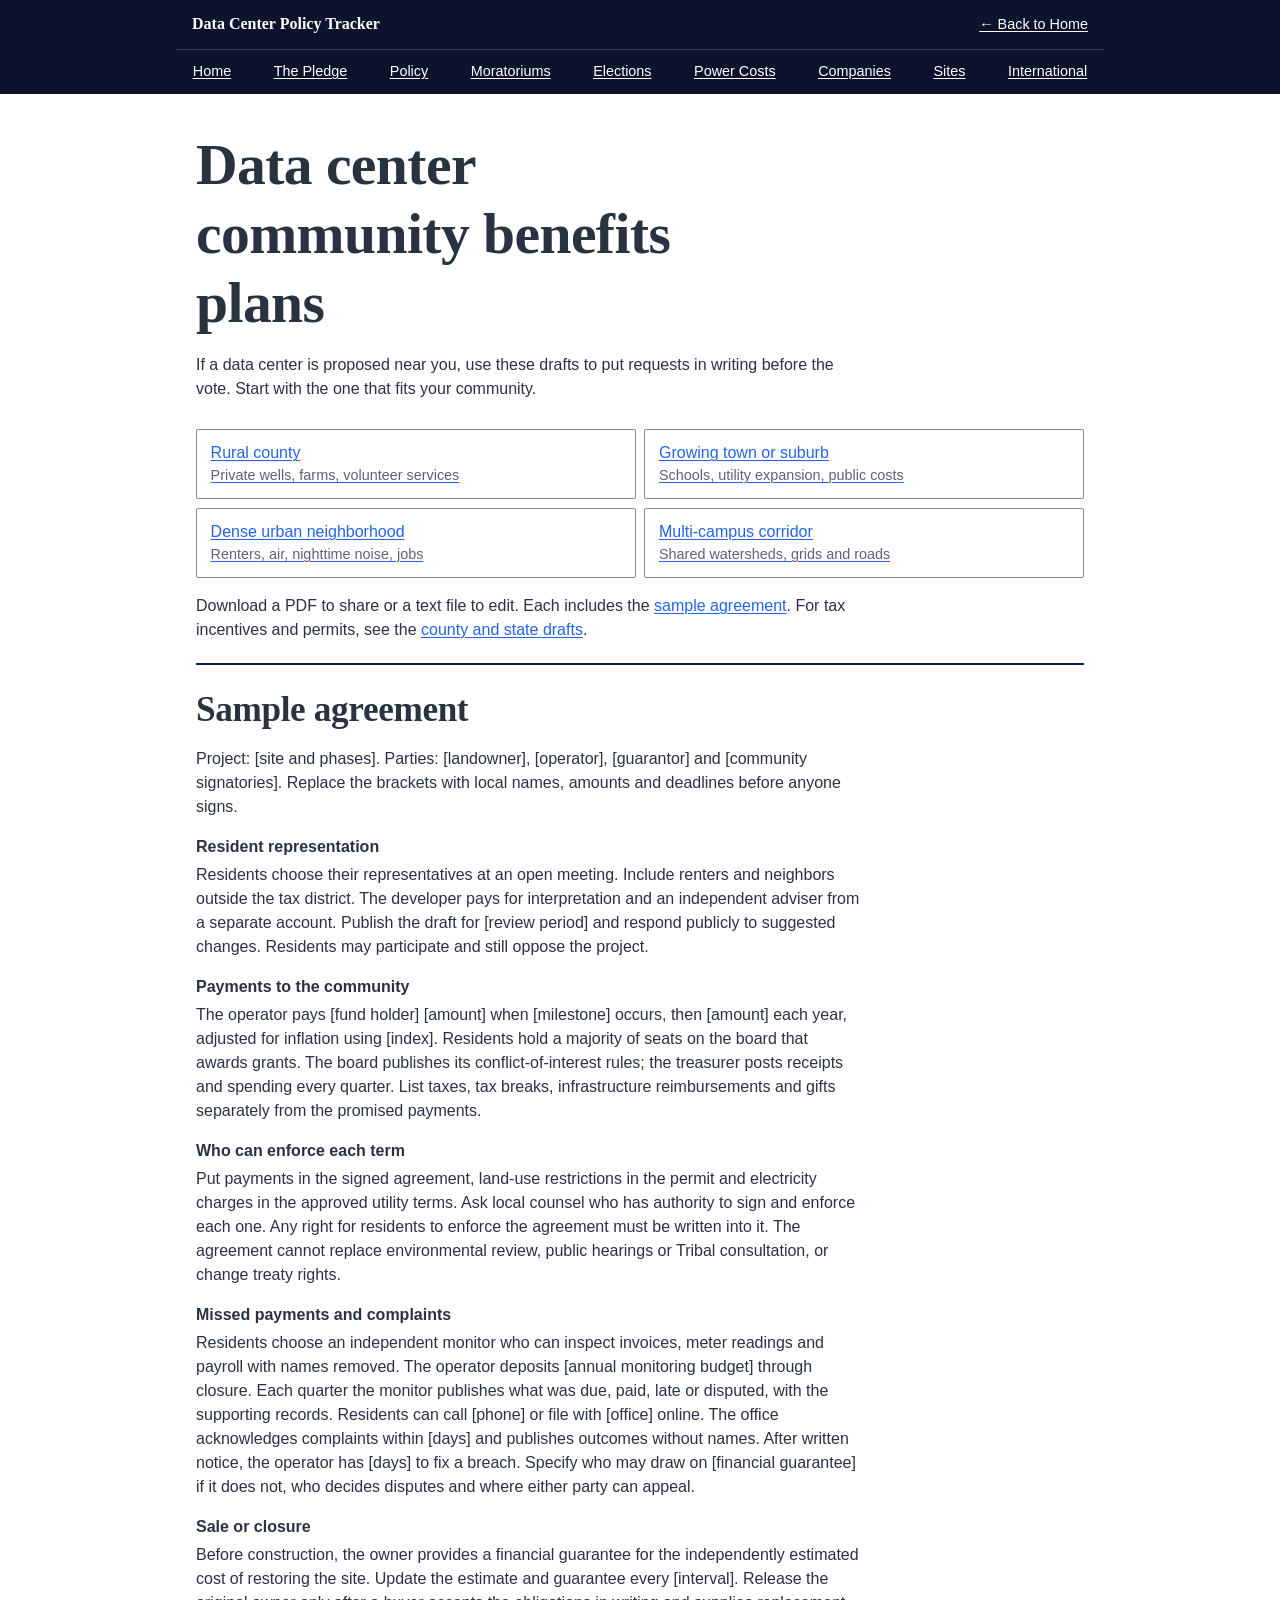
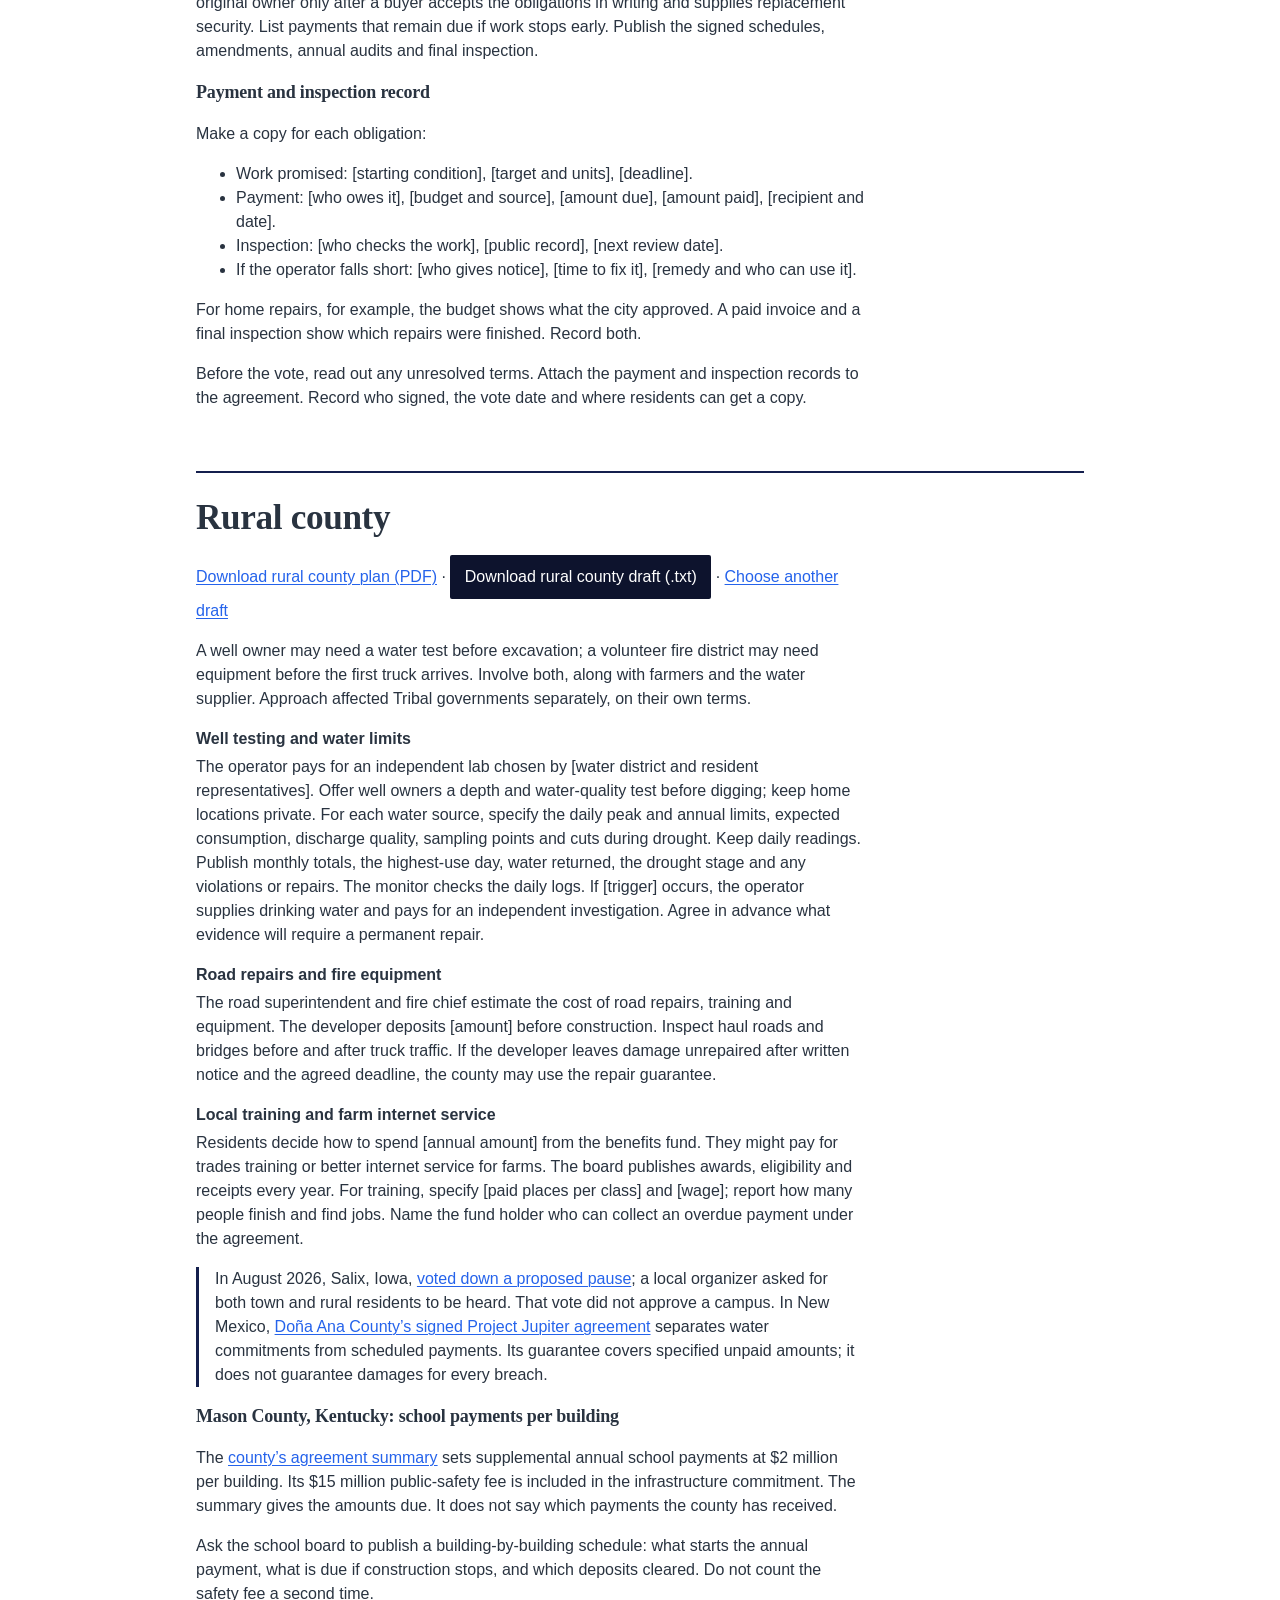
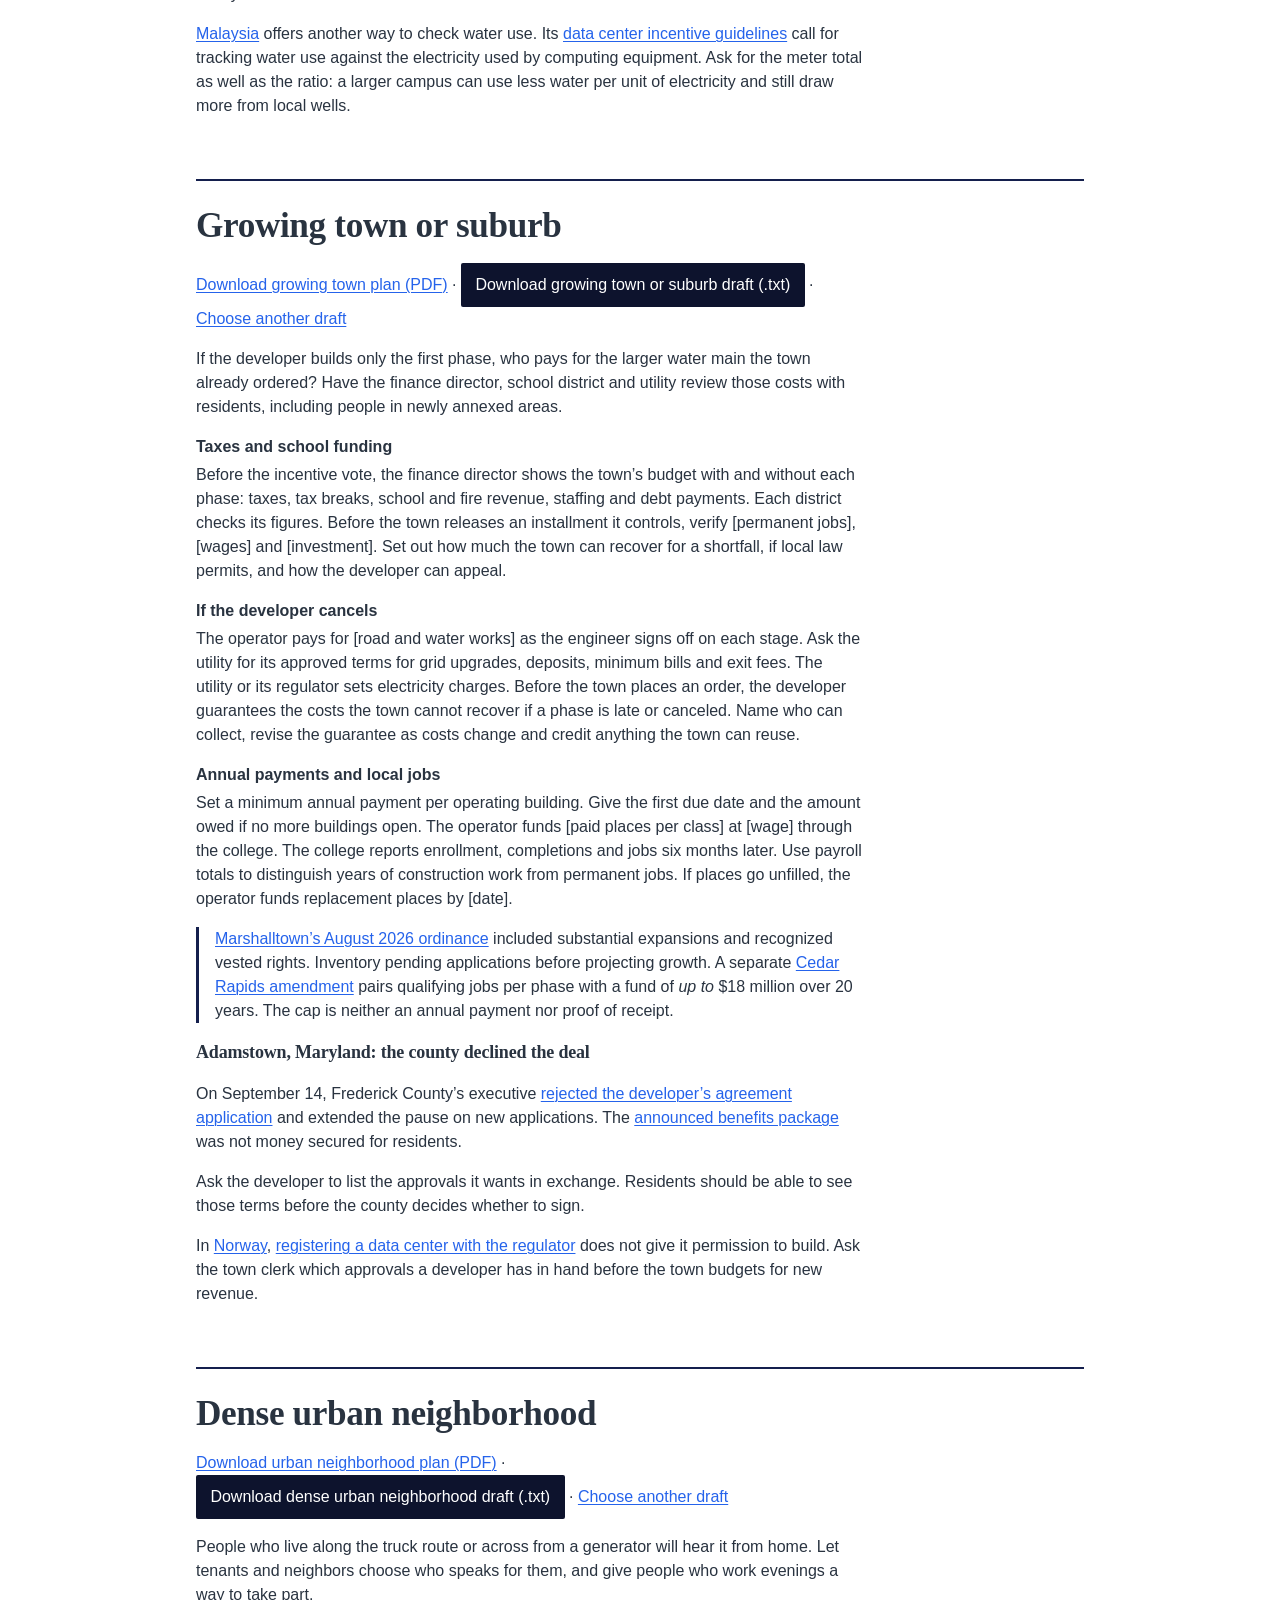
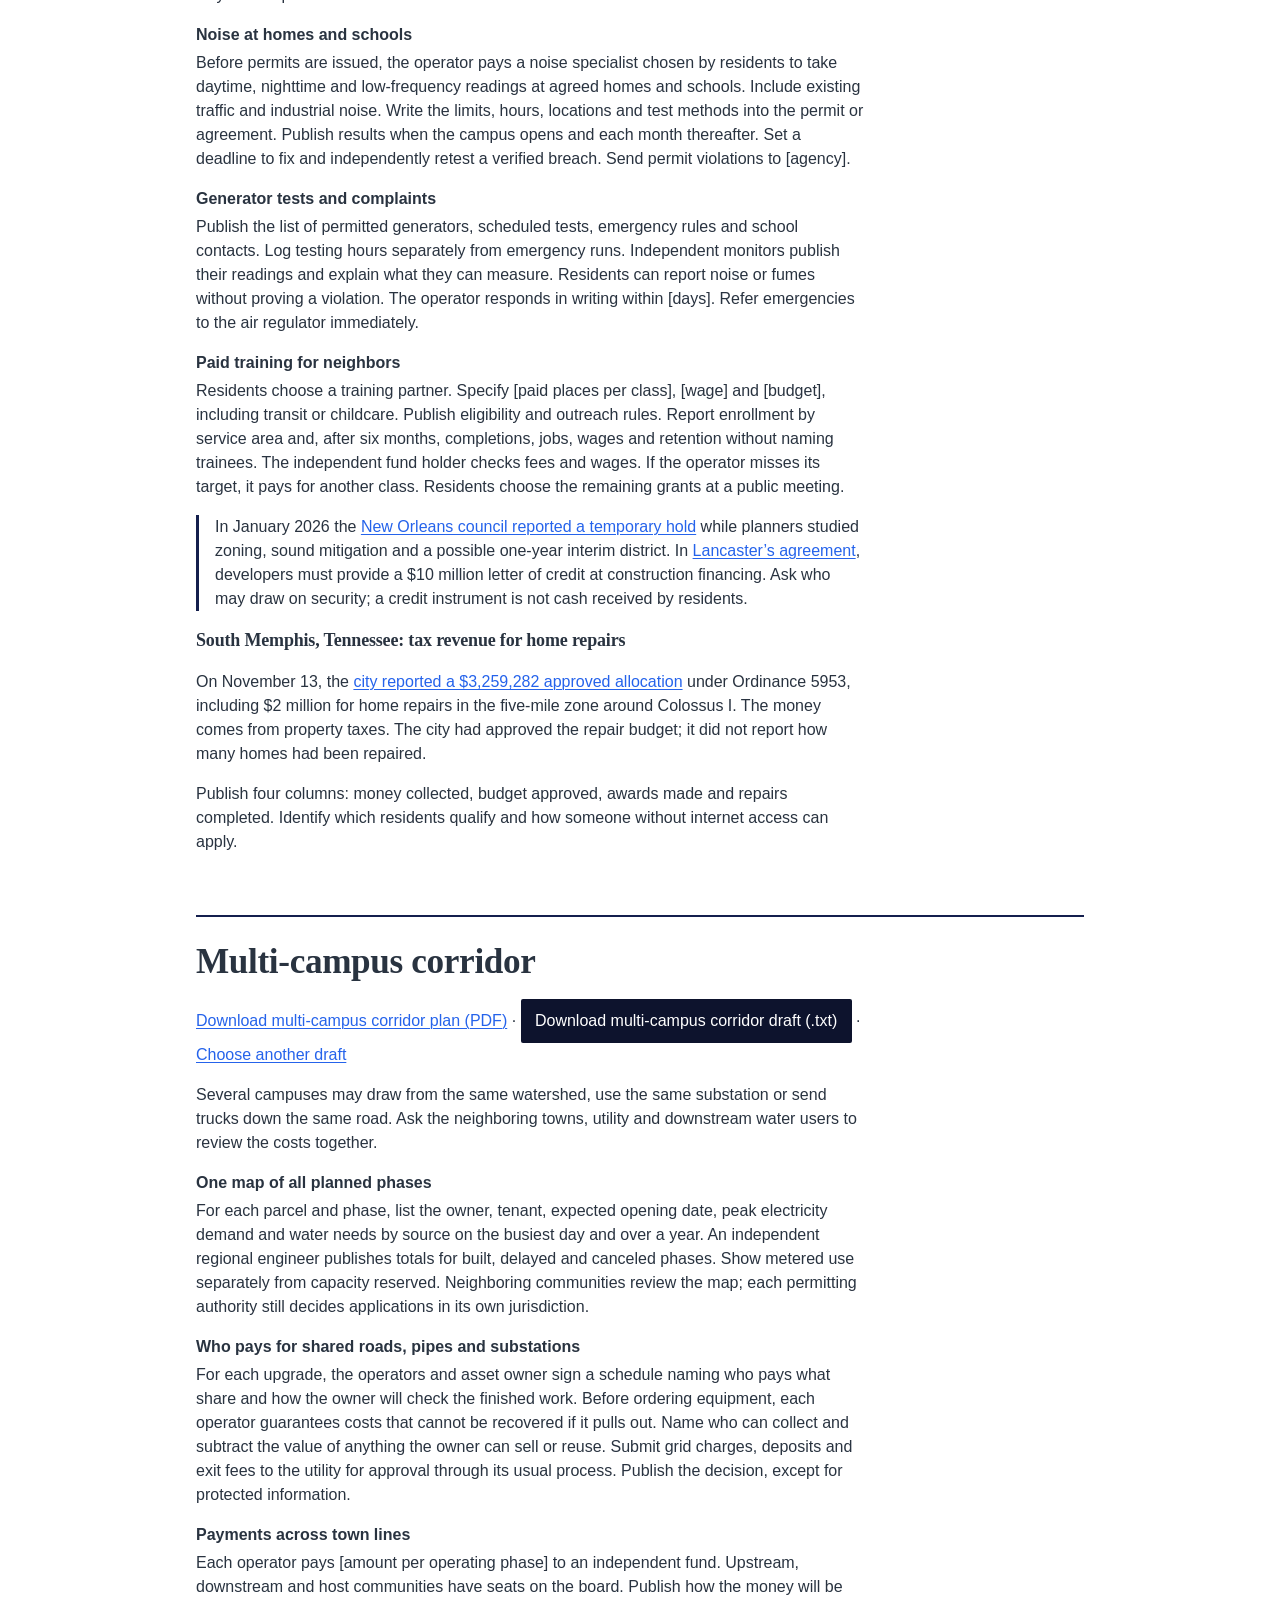
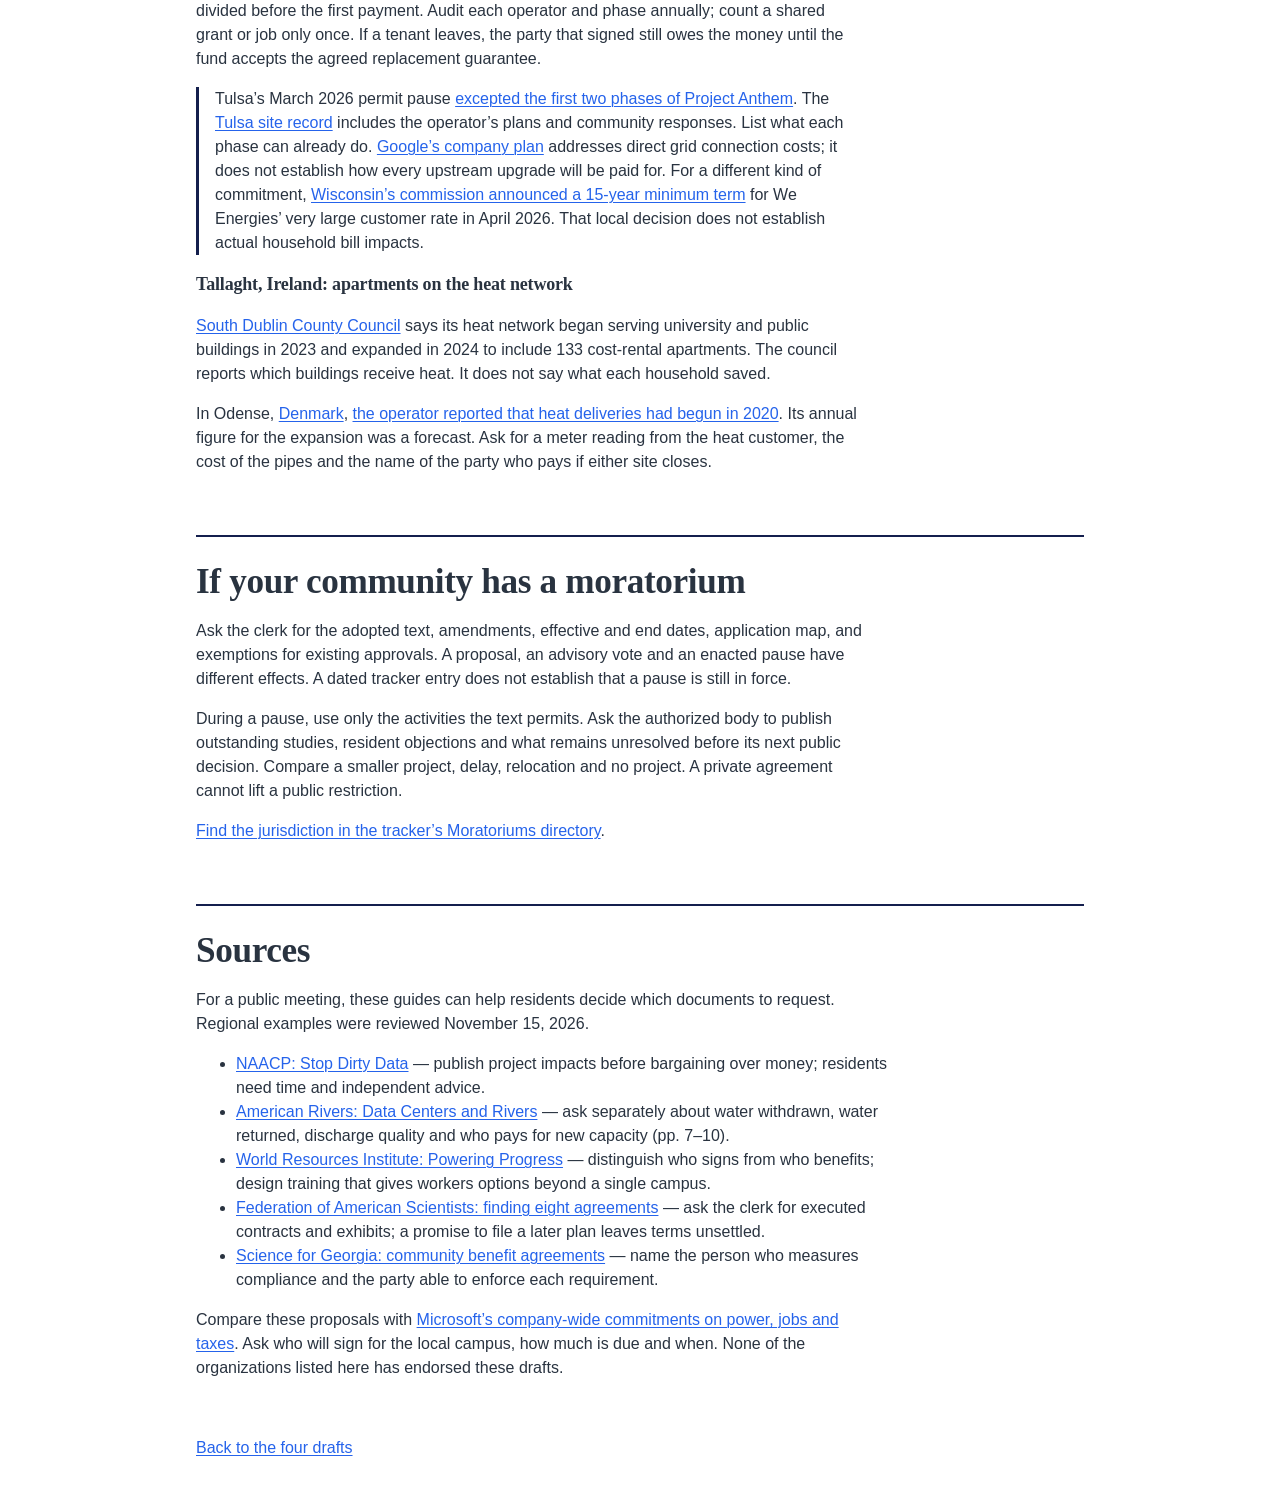
==== docs/community-benefits.html @ f49043a5 "Rewrite the community benefits drafts and remove eyebrow labels" ====
<!doctype html>
<html lang="en">
<head>
  <meta charset="utf-8">
  <meta name="viewport" content="width=device-width, initial-scale=1">
  <title>Data center community benefits plans | Data Center Policy Tracker</title>
  <meta name="description" content="Four editable draft plans for negotiating a data center: a rural county, a growing town, an urban neighborhood and a corridor with several campuses.">
  <link rel="canonical" href="https://pranava0x0.github.io/datacenterpolicytracker/community-benefits.html">
  <meta property="og:title" content="Data center community benefits plans">
  <meta property="og:description" content="Pick a community, download its draft, and bring specific terms to the next meeting.">
  <link rel="stylesheet" href="styles.css?v=20261111">
  <style>
    html { scroll-padding-top: var(--bp-header-height, 9rem); }
    main, .bp-bar > div, .bp-nav { max-width: 58rem; margin: auto; }
    .bp-bar { position: sticky; top: 0; z-index: 10; background: var(--band-bg); color: var(--band-text); }
    .bp-bar > div { display: flex; justify-content: space-between; align-items: center; gap: .75rem; padding: .15rem 1rem; }
    .bp-bar > div span { font-family: var(--font-serif); font-weight: 600; }
    .bp-bar a { display: inline-flex; align-items: center; justify-content: center; min-height: 44px; }
    #bp-back { flex: none; font-size: .9rem; }
    .bp-bar a:focus-visible { outline: 2px solid var(--band-accent); outline-offset: -2px; }
    .bp-nav { display: flex; flex-wrap: wrap; justify-content: space-between; padding: 0 .6rem; border-top: 1px solid var(--band-hairline); }
    .bp-nav a { padding: 0 .45rem; font-size: .9rem; }
    @media (max-width: 42rem) {
      .bp-nav { justify-content: center; }
      .bp-nav a { padding: 0 .45rem; font-size: .8rem; white-space: nowrap; }
    }
    @media (max-height: 28rem) { .bp-bar { position: static; } html { scroll-padding-top: 0; } }
    .bp-bar a { color: inherit; }
    .bp-intro { padding: 1.25rem 0 .75rem; }
    h1 { font-size: clamp(2.2rem, 5vw, 3.6rem); max-width: 19ch; }
    h2 { font-size: clamp(1.6rem, 3.5vw, 2.2rem); }
    p, dd, li { max-width: 75ch; }
    .bp-picker { display:grid; grid-template-columns: repeat(2, minmax(0,1fr)); gap:.55rem; }
    .bp-picker a { display:block; padding:.7rem .85rem; border:1px solid var(--border-strong); border-radius:var(--radius-sm); }
    .bp-picker span { display:block; color:var(--text-muted); font-size:.9rem; }
    article, .bp-block { border-top:2px solid var(--accent); padding:1.5rem 0; margin-top:1.3rem; scroll-margin-top:.5rem; }
    dt { font-weight:700; margin-top:1rem; }
    dd { margin:.25rem 0; }
    .bp-note { border-left:3px solid var(--accent); padding-left:1rem; }
    button { font:inherit; padding:.55rem .9rem; min-height:44px; color:var(--band-text); background:var(--band-bg); border:0; border-radius:var(--radius-sm); cursor:pointer; }
    a:focus-visible, button:focus-visible { outline:3px solid var(--link); outline-offset:2px; }
    @media(pointer:coarse) { .bp-actions a, .bp-bar a {display:inline-flex;align-items:center;min-height:44px;} }
    @media(max-width:32rem) { main {padding-inline:1rem;} .bp-picker a {padding:.55rem;} }
    @media print { .bp-picker,.bp-actions,.bp-bar,.bp-return {display:none;} article {break-before:page;} a[href]::after {overflow-wrap:anywhere;} }
  </style>
</head>
<body>
<a class="skip-link" href="#main">Skip to plans</a>
<header class="bp-bar">
  <div><span>Data Center Policy Tracker</span><a id="bp-back" href="index.html#overview">← Back to Home</a></div>
  <nav class="bp-nav" aria-label="Main navigation">
    <a href="index.html#overview">Home</a>
    <a href="index.html#ratepayer">The Pledge</a>
    <a href="index.html#policies">Policy</a>
    <a href="index.html#moratoriums">Moratoriums</a>
    <a href="index.html#elections">Elections</a>
    <a href="index.html#tariffs">Power Costs</a>
    <a href="index.html#comparison">Companies</a>
    <a href="index.html#explorer">Sites</a>
    <a href="index.html#world">International</a>
  </nav>
</header>
<main id="main">
  <header class="bp-intro">
    <h1>Data center community benefits plans</h1>
    <p>If a data center is proposed near you, use these drafts to put requests in writing before the vote. Start with the one that fits your community.</p>
  </header>
  <nav aria-label="Choose your draft" class="bp-picker" id="choose">
    <a href="#rural">Rural county<span>Private wells, farms, volunteer services</span></a>
    <a href="#town">Growing town or suburb<span>Schools, utility expansion, public costs</span></a>
    <a href="#urban">Dense urban neighborhood<span>Renters, air, nighttime noise, jobs</span></a>
    <a href="#corridor">Multi-campus corridor<span>Shared watersheds, grids and roads</span></a>
  </nav>
  <p>Download a PDF to share or a text file to edit. Each includes the <a href="#common">sample agreement</a>. For tax incentives and permits, see the <a href="index.html#policies/agreements/drafts">county and state drafts</a>.</p>
  <section id="common" class="bp-block">
    <h2>Sample agreement</h2>
    <p>Project: [site and phases]. Parties: [landowner], [operator], [guarantor] and [community signatories]. Replace the brackets with local names, amounts and deadlines before anyone signs.</p>
    <dl>
      <dt>Resident representation</dt><dd>Residents choose their representatives at an open meeting. Include renters and neighbors outside the tax district. The developer pays for interpretation and an independent adviser from a separate account. Publish the draft for [review period] and respond publicly to suggested changes. Residents may participate and still oppose the project.</dd>
      <dt>Payments to the community</dt><dd>The operator pays [fund holder] [amount] when [milestone] occurs, then [amount] each year, adjusted for inflation using [index]. Residents hold a majority of seats on the board that awards grants. The board publishes its conflict-of-interest rules; the treasurer posts receipts and spending every quarter. List taxes, tax breaks, infrastructure reimbursements and gifts separately from the promised payments.</dd>
      <dt>Who can enforce each term</dt><dd>Put payments in the signed agreement, land-use restrictions in the permit and electricity charges in the approved utility terms. Ask local counsel who has authority to sign and enforce each one. Any right for residents to enforce the agreement must be written into it. The agreement cannot replace environmental review, public hearings or Tribal consultation, or change treaty rights.</dd>
      <dt>Missed payments and complaints</dt><dd>Residents choose an independent monitor who can inspect invoices, meter readings and payroll with names removed. The operator deposits [annual monitoring budget] through closure. Each quarter the monitor publishes what was due, paid, late or disputed, with the supporting records. Residents can call [phone] or file with [office] online. The office acknowledges complaints within [days] and publishes outcomes without names. After written notice, the operator has [days] to fix a breach. Specify who may draw on [financial guarantee] if it does not, who decides disputes and where either party can appeal.</dd>
      <dt>Sale or closure</dt><dd>Before construction, the owner provides a financial guarantee for the independently estimated cost of restoring the site. Update the estimate and guarantee every [interval]. Release the original owner only after a buyer accepts the obligations in writing and supplies replacement security. List payments that remain due if work stops early. Publish the signed schedules, amendments, annual audits and final inspection.</dd>
    </dl>
    <h3>Payment and inspection record</h3>
    <p>Make a copy for each obligation:</p>
    <ul>
      <li>Work promised: [starting condition], [target and units], [deadline].</li>
      <li>Payment: [who owes it], [budget and source], [amount due], [amount paid], [recipient and date].</li>
      <li>Inspection: [who checks the work], [public record], [next review date].</li>
      <li>If the operator falls short: [who gives notice], [time to fix it], [remedy and who can use it].</li>
    </ul>
    <p>For home repairs, for example, the budget shows what the city approved. A paid invoice and a final inspection show which repairs were finished. Record both.</p>
    <p>Before the vote, read out any unresolved terms. Attach the payment and inspection records to the agreement. Record who signed, the vote date and where residents can get a copy.</p>
  </section>
  <article id="rural" aria-labelledby="rural-title">
    <h2 id="rural-title">Rural county</h2>
    <p>A well owner may need a water test before excavation; a volunteer fire district may need equipment before the first truck arrives. Involve both, along with farmers and the water supplier. Approach affected Tribal governments separately, on their own terms.</p>
    <dl>
      <dt>Well testing and water limits</dt><dd>The operator pays for an independent lab chosen by [water district and resident representatives]. Offer well owners a depth and water-quality test before digging; keep home locations private. For each water source, specify the daily peak and annual limits, expected consumption, discharge quality, sampling points and cuts during drought. Keep daily readings. Publish monthly totals, the highest-use day, water returned, the drought stage and any violations or repairs. The monitor checks the daily logs. If [trigger] occurs, the operator supplies drinking water and pays for an independent investigation. Agree in advance what evidence will require a permanent repair.</dd>
      <dt>Road repairs and fire equipment</dt><dd>The road superintendent and fire chief estimate the cost of road repairs, training and equipment. The developer deposits [amount] before construction. Inspect haul roads and bridges before and after truck traffic. If the developer leaves damage unrepaired after written notice and the agreed deadline, the county may use the repair guarantee.</dd>
      <dt>Local training and farm internet service</dt><dd>Residents decide how to spend [annual amount] from the benefits fund. They might pay for trades training or better internet service for farms. The board publishes awards, eligibility and receipts every year. For training, specify [paid places per class] and [wage]; report how many people finish and find jobs. Name the fund holder who can collect an overdue payment under the agreement.</dd>
    </dl>
    <p class="bp-note">In August 2026, Salix, Iowa, <a href="https://www.iowapublicradio.org/ipr-news/2026-08-21/salix-data-center-moratorium-fails">voted down a proposed pause</a>; a local organizer asked for both town and rural residents to be heard. That vote did not approve a campus. In New Mexico, <a href="index.html?policy=dona-ana-county-nm-project-jupiter-cba-2025#policies">Doña Ana County’s signed Project Jupiter agreement</a> separates water commitments from scheduled payments. Its guarantee covers specified unpaid amounts; it does not guarantee damages for every breach.</p>
    <h3>Mason County, Kentucky: school payments per building</h3>
    <p>The <a href="index.html?policy=mason-county-ky-meta-development-agreement-2026#policies">county’s agreement summary</a> sets supplemental annual school payments at $2 million per building. Its $15 million public-safety fee is included in the infrastructure commitment. The summary gives the amounts due. It does not say which payments the county has received.</p>
    <p>Ask the school board to publish a building-by-building schedule: what starts the annual payment, what is due if construction stops, and which deposits cleared. Do not count the safety fee a second time.</p>
    <p><a href="index.html#country/MY">Malaysia</a> offers another way to check water use. Its <a href="https://www.mida.gov.my/wp-content/uploads/2024/12/Guideline-for-Sustainable-Development-of-Data-Centre.pdf">data center incentive guidelines</a> call for tracking water use against the electricity used by computing equipment. Ask for the meter total as well as the ratio: a larger campus can use less water per unit of electricity and still draw more from local wells.</p>
    <p class="bp-pdf"><a href="plans/rural-community-benefits.pdf" download>Download rural county plan (PDF)</a></p>
  </article>
  <article id="town" aria-labelledby="town-title">
    <h2 id="town-title">Growing town or suburb</h2>
    <p>If the developer builds only the first phase, who pays for the larger water main the town already ordered? Have the finance director, school district and utility review those costs with residents, including people in newly annexed areas.</p>
    <dl>
      <dt>Taxes and school funding</dt><dd>Before the incentive vote, the finance director shows the town’s budget with and without each phase: taxes, tax breaks, school and fire revenue, staffing and debt payments. Each district checks its figures. Before the town releases an installment it controls, verify [permanent jobs], [wages] and [investment]. Set out how much the town can recover for a shortfall, if local law permits, and how the developer can appeal.</dd>
      <dt>If the developer cancels</dt><dd>The operator pays for [road and water works] as the engineer signs off on each stage. Ask the utility for its approved terms for grid upgrades, deposits, minimum bills and exit fees. The utility or its regulator sets electricity charges. Before the town places an order, the developer guarantees the costs the town cannot recover if a phase is late or canceled. Name who can collect, revise the guarantee as costs change and credit anything the town can reuse.</dd>
      <dt>Annual payments and local jobs</dt><dd>Set a minimum annual payment per operating building. Give the first due date and the amount owed if no more buildings open. The operator funds [paid places per class] at [wage] through the college. The college reports enrollment, completions and jobs six months later. Use payroll totals to distinguish years of construction work from permanent jobs. If places go unfilled, the operator funds replacement places by [date].</dd>
    </dl>
    <p class="bp-note"><a href="https://www.marshalltown-ia.gov/DocumentCenter/View/12040/2026-08-24_ORD-15123_SIGNED-Temporary_Data_Center_Moratorium">Marshalltown’s August 2026 ordinance</a> included substantial expansions and recognized vested rights. Inventory pending applications before projecting growth. A separate <a href="index.html?policy=cedar-rapids-ia-qts-amended-development-agreement-2025#policies">Cedar Rapids amendment</a> pairs qualifying jobs per phase with a fund of <em>up to</em> $18 million over 20 years. The cap is neither an annual payment nor proof of receipt.</p>
    <h3>Adamstown, Maryland: the county declined the deal</h3>
    <p>On September 14, Frederick County’s executive <a href="https://frederickcountymd.gov/m/newsflash/home/detail/5885">rejected the developer’s agreement application</a> and extended the pause on new applications. The <a href="index.html?policy=frederick-county-md-quantum-cba-rejected-2026#policies">announced benefits package</a> was not money secured for residents.</p>
    <p>Ask the developer to list the approvals it wants in exchange. Residents should be able to see those terms before the county decides whether to sign.</p>
    <p>In <a href="index.html#country/NO">Norway</a>, <a href="https://nkom.no/datasenter/registreringsplikt">registering a data center with the regulator</a> does not give it permission to build. Ask the town clerk which approvals a developer has in hand before the town budgets for new revenue.</p>
    <p class="bp-pdf"><a href="plans/town-community-benefits.pdf" download>Download growing town plan (PDF)</a></p>
  </article>
  <article id="urban" aria-labelledby="urban-title">
    <h2 id="urban-title">Dense urban neighborhood</h2>
    <p>People who live along the truck route or across from a generator will hear it from home. Let tenants and neighbors choose who speaks for them, and give people who work evenings a way to take part.</p>
    <dl>
      <dt>Noise at homes and schools</dt><dd>Before permits are issued, the operator pays a noise specialist chosen by residents to take daytime, nighttime and low-frequency readings at agreed homes and schools. Include existing traffic and industrial noise. Write the limits, hours, locations and test methods into the permit or agreement. Publish results when the campus opens and each month thereafter. Set a deadline to fix and independently retest a verified breach. Send permit violations to [agency].</dd>
      <dt>Generator tests and complaints</dt><dd>Publish the list of permitted generators, scheduled tests, emergency rules and school contacts. Log testing hours separately from emergency runs. Independent monitors publish their readings and explain what they can measure. Residents can report noise or fumes without proving a violation. The operator responds in writing within [days]. Refer emergencies to the air regulator immediately.</dd>
      <dt>Paid training for neighbors</dt><dd>Residents choose a training partner. Specify [paid places per class], [wage] and [budget], including transit or childcare. Publish eligibility and outreach rules. Report enrollment by service area and, after six months, completions, jobs, wages and retention without naming trainees. The independent fund holder checks fees and wages. If the operator misses its target, it pays for another class. Residents choose the remaining grants at a public meeting.</dd>
    </dl>
    <p class="bp-note">In January 2026 the <a href="https://council.nola.gov/news/january-2026/new-orleans-city-council-approves-motions-to-study/">New Orleans council reported a temporary hold</a> while planners studied zoning, sound mitigation and a possible one-year interim district. In <a href="index.html?policy=lancaster-pa-coreweave-cba-2025#policies">Lancaster’s agreement</a>, developers must provide a $10 million letter of credit at construction financing. Ask who may draw on security; a credit instrument is not cash received by residents.</p>
    <h3>South Memphis, Tennessee: tax revenue for home repairs</h3>
    <p>On November 13, the <a href="https://memphistn.gov/city-of-memphis-directs-3-26-million-in-data-center-revenue-back-to-south-memphis-neighborhoods/">city reported a $3,259,282 approved allocation</a> under Ordinance 5953, including $2 million for home repairs in the five-mile zone around Colossus I. The money comes from property taxes. The city had approved the repair budget; it did not report how many homes had been repaired.</p>
    <p>Publish four columns: money collected, budget approved, awards made and repairs completed. Identify which residents qualify and how someone without internet access can apply.</p>
    <p class="bp-pdf"><a href="plans/urban-community-benefits.pdf" download>Download urban neighborhood plan (PDF)</a></p>
  </article>
  <article id="corridor" aria-labelledby="corridor-title">
    <h2 id="corridor-title">Multi-campus corridor</h2>
    <p>Several campuses may draw from the same watershed, use the same substation or send trucks down the same road. Ask the neighboring towns, utility and downstream water users to review the costs together.</p>
    <dl>
      <dt>One map of all planned phases</dt><dd>For each parcel and phase, list the owner, tenant, expected opening date, peak electricity demand and water needs by source on the busiest day and over a year. An independent regional engineer publishes totals for built, delayed and canceled phases. Show metered use separately from capacity reserved. Neighboring communities review the map; each permitting authority still decides applications in its own jurisdiction.</dd>
      <dt>Who pays for shared roads, pipes and substations</dt><dd>For each upgrade, the operators and asset owner sign a schedule naming who pays what share and how the owner will check the finished work. Before ordering equipment, each operator guarantees costs that cannot be recovered if it pulls out. Name who can collect and subtract the value of anything the owner can sell or reuse. Submit grid charges, deposits and exit fees to the utility for approval through its usual process. Publish the decision, except for protected information.</dd>
      <dt>Payments across town lines</dt><dd>Each operator pays [amount per operating phase] to an independent fund. Upstream, downstream and host communities have seats on the board. Publish how the money will be divided before the first payment. Audit each operator and phase annually; count a shared grant or job only once. If a tenant leaves, the party that signed still owes the money until the fund accepts the agreed replacement guarantee.</dd>
    </dl>
    <p class="bp-note">Tulsa’s March 2026 permit pause <a href="https://ktul.com/news/local/tulsa-city-council-oks-temporary-halt-on-new-data-center-construction-through-2026">excepted the first two phases of Project Anthem</a>. The <a href="index.html?project=meta-tulsa-ok#explorer">Tulsa site record</a> includes the operator’s plans and community responses. List what each phase can already do. <a href="index.html?policy=google-company-plan-responsible-growth-2026#policies">Google’s company plan</a> addresses direct grid connection costs; it does not establish how every upstream upgrade will be paid for. For a different kind of commitment, <a href="https://psc.wi.gov/Documents/PressReleases/04.24.2026PressRelease.PDF">Wisconsin’s commission announced a 15-year minimum term</a> for We Energies’ very large customer rate in April 2026. That local decision does not establish actual household bill impacts.</p>
    <h3>Tallaght, Ireland: apartments on the heat network</h3>
    <p><a href="https://www.sdcc.ie/en/climate-action/spotlight-tallaght-district-heating-scheme/tallaght-district-heating-scheme.html">South Dublin County Council</a> says its heat network began serving university and public buildings in 2023 and expanded in 2024 to include 133 cost-rental apartments. The council reports which buildings receive heat. It does not say what each household saved.</p>
    <p>In Odense, <a href="index.html#country/DK">Denmark</a>, <a href="https://datacenters.atmeta.com/2020/10/we-are-expanding-facebooks-odense-data-center/">the operator reported that heat deliveries had begun in 2020</a>. Its annual figure for the expansion was a forecast. Ask for a meter reading from the heat customer, the cost of the pipes and the name of the party who pays if either site closes.</p>
    <p class="bp-pdf"><a href="plans/corridor-community-benefits.pdf" download>Download multi-campus corridor plan (PDF)</a></p>
  </article>
  <section id="pause" class="bp-block">
    <h2>If your community has a moratorium</h2>
    <p>Ask the clerk for the adopted text, amendments, effective and end dates, application map, and exemptions for existing approvals. A proposal, an advisory vote and an enacted pause have different effects. A dated tracker entry does not establish that a pause is still in force.</p>
    <p>During a pause, use only the activities the text permits. Ask the authorized body to publish outstanding studies, resident objections and what remains unresolved before its next public decision. Compare a smaller project, delay, relocation and no project. A private agreement cannot lift a public restriction.</p>
    <p><a href="index.html#moratoriums">Find the jurisdiction in the tracker’s Moratoriums directory</a>.</p>
  </section>
  <section id="sources" class="bp-block">
    <h2>Sources</h2>
    <p>For a public meeting, these guides can help residents decide which documents to request. Regional examples were reviewed November 15, 2026.</p>
    <ul>
      <li><a href="https://naacp.org/sites/default/files/documents/NAACP%20Stop%20Dirty%20Data%20How%20to%20Negotiate%20on%20CBAs%20and%20CAB%20template%20-%20Final.pdf">NAACP: Stop Dirty Data</a> — publish project impacts before bargaining over money; residents need time and independent advice.</li>
      <li><a href="https://www.americanrivers.org/wp-content/uploads/2026/05/AR_DataCenterToolkit_Final_Digital.pdf">American Rivers: Data Centers and Rivers</a> — ask separately about water withdrawn, water returned, discharge quality and who pays for new capacity (pp. 7–10).</li>
      <li><a href="https://www.wri.org/technical-perspectives/community-benefits-agreements-data-centers">World Resources Institute: Powering Progress</a> — distinguish who signs from who benefits; design training that gives workers options beyond a single campus.</li>
      <li><a href="https://fas.org/publication/data-center-community-benefit-agreements/">Federation of American Scientists: finding eight agreements</a> — ask the clerk for executed contracts and exhibits; a promise to file a later plan leaves terms unsettled.</li>
      <li><a href="https://scienceforgeorgia.org/knowledge-base1/community-benefit-agreements-for-data-centers/">Science for Georgia: community benefit agreements</a> — name the person who measures compliance and the party able to enforce each requirement.</li>
    </ul>
    <p>Compare these proposals with <a href="index.html?policy=microsoft-company-plan-community-first-2026#policies">Microsoft’s company-wide commitments on power, jobs and taxes</a>. Ask who will sign for the local campus, how much is due and when. None of the organizations listed here has endorsed these drafts.</p>
  </section>
  <p class="bp-return"><a href="#choose">Back to the four drafts</a></p>
</main>
<script>
  const preference = window.matchMedia('(prefers-color-scheme: dark)').matches ? 'dark' : 'light';
  let theme = preference;
  try { theme = localStorage.getItem('dcb-theme') || preference; } catch { /* Some file previews disable storage. */ }
  document.documentElement.dataset.theme = theme;
  const bar = document.querySelector('.bp-bar');
  function sizeHeader() {
    document.documentElement.style.setProperty('--bp-header-height', bar.offsetHeight + 'px');
  }
  sizeHeader();
  new ResizeObserver(sizeHeader).observe(bar);

  // Consume the handoff once. Only a reload reuses the active return route;
  // a newly opened shared draft starts at Home even in the same browser tab.
  try {
    const key = 'dcb-plans-entry';
    const pending = sessionStorage.getItem(key);
    const reload = performance.getEntriesByType('navigation')[0]?.type === 'reload';
    const entry = JSON.parse(pending || (reload && sessionStorage.getItem('dcb-plans-return')) || 'null');
    sessionStorage.removeItem(key);
    sessionStorage.removeItem('dcb-plans-return');
    if (entry) {
      const from = new URL(entry.url);
      const dashboard = new URL('index.html', location.href);
      const referral = document.referrer ? new URL(document.referrer) : null;
      const sameDashboard = from.protocol === dashboard.protocol && from.origin === dashboard.origin &&
        [dashboard.pathname, new URL('./', dashboard).pathname].includes(from.pathname);
      // File previews omit the referrer; the pending handoff is tab-local.
      if (sameDashboard && ((!pending && reload) || location.protocol === 'file:' ||
          (referral && from.origin === referral.origin && from.pathname === referral.pathname && from.search === referral.search))) {
        const back = document.getElementById('bp-back');
        back.href = from.href;
        back.textContent = '← Back to ' + entry.label;
        sessionStorage.setItem('dcb-plans-return', JSON.stringify(entry));
      }
    }
  } catch { /* Storage is optional; the static Home link remains usable. */ }
  const publicPage = document.querySelector('link[rel="canonical"]').href;
  function draftText(section) {
    return Array.from(section.querySelectorAll('h2, h3, p:not(.bp-actions), dt, dd, li'), el => {
      const copy = el.cloneNode(true);
      for (const a of copy.querySelectorAll('a')) {
        a.append(' (' + new URL(a.getAttribute('href'), publicPage).href + ')');
      }
      return copy.textContent.trim();
    }).join('\n\n');
  }
  for (const article of document.querySelectorAll('article')) {
    const actions = document.createElement('p');
    actions.className = 'bp-actions';
    const button = document.createElement('button');
    button.type = 'button';
    const setting = article.querySelector('h2').textContent;
    button.textContent = 'Download ' + setting.toLowerCase() + ' draft (.txt)';
    button.addEventListener('click', () => {
      const sections = [article, ...['common','pause','sources'].map(id => document.getElementById(id))];
      const text = 'Data center community benefits plans\n' + publicPage + '#' + article.id + '\n\n' + sections.map(draftText).join('\n\n');
      const url = URL.createObjectURL(new Blob([text], {type:'text/plain;charset=utf-8'}));
      const a = document.createElement('a');
      a.href = url; a.download = article.id + '-community-benefits-draft.txt';
      document.body.append(a); a.click(); a.remove();
      setTimeout(() => URL.revokeObjectURL(url), 1000);
    });
    const pdf = article.querySelector('.bp-pdf a');
    actions.append(pdf, ' · ', button, ' · ');
    article.querySelector('.bp-pdf').remove();
    const back = document.createElement('a');
    back.href = '#choose'; back.textContent = 'Choose another draft';
    actions.append(back);
    article.querySelector('h2').after(actions);
  }
</script>
</body>
</html>
---- docs/styles.css ----
/* ==========================================================================
   Data Center Policy Tracker — styles.css
   ==========================================================================
   Color tokens live on :root + [data-theme="dark"]. Per CLAUDE.md, never
   hard-code colors elsewhere — read CSS vars via getComputedStyle in JS.
   ========================================================================== */

/* Civic-record palette (v2): cool paper, near-black ink, one deep signal blue.
   Deliberately NOT the warm cream the source page uses — a warm-cream-and-gold
   editorial look reads as a consumer AI product, and this is a public record.
   Cool paper reads as a registry or an investigative newsroom, which is what
   the site actually is. The pledge's STRUCTURE is what we borrowed (Roman
   numeral commitments, letterspaced kickers, big display serif); the colour is
   ours.

   Every value below is a literal in BOTH this block and the dark block
   (DESIGN.md 12.12: a `var()` alias in :root only computes on :root and does
   NOT propagate the dark override to descendants). */
:root {
  /* v3 civic palette, taken from whitehouse.gov's own presets (extracted from
     the live site 2026-08-03): white paper, charcoal ink (#293340), deep navy
     (#0D132D / #151A30 / #141F4D), signal red (#B50000), amber (#FFBD00 —
     10.9:1 on the navy band, 1.7:1 on white, so it is a MARK color on light
     surfaces and a text color only on the band), stone (#E8E6E0) and
     pale-gray (#D9DEE8). Every text pairing below was contrast-computed
     before landing; see the commit message for the table. */
  --bg: #ffffff;
  --surface: #ffffff;
  --surface-2: #f3f3f3;
  --text: #293340;
  --text-muted: #5a6572;
  --border: #d9dee8;
  --border-strong: #8a8a8a;
  --accent: #141f4d;
  --accent-soft: #e3e7f2;
  /* Deliberately NOT --accent's navy: navy-on-white text and this navy link
     color compute to ~1.23:1 contrast against each other, so a link with no
     other visual cue (many use text-decoration: none at rest, underline only
     on :hover) reads as indistinguishable body copy. #2563eb keeps AA against
     white (5.17:1) while roughly doubling the link/text separation (~2.48:1)
     — the practical ceiling given how dark --text already is; 3:1 would need
     --text itself to lighten, out of scope here. */
  --link: #2563eb;

  /* ONE structural accent (2026-08-24, user-directed): the deep navy that
     links, the tab underline and tile rules already used. The old separate
     red mark/rule pair made the chrome read as alarm; whitehouse.gov red
     survives only where color carries a data meaning — the
     failed/rejected/negative status tokens. */

  /* The inked band — the dark section the commitments render on. Deliberately
     dark in BOTH themes (it is a figure, not a surface), so its own foreground
     tokens travel with it rather than inheriting the page theme. */
  --band-bg: #0d132d;
  --band-text: #ffffff;
  --band-text-muted: #abb4c4;
  --band-accent: #ffbd00;
  --band-hairline: rgba(255, 255, 255, 0.18);

  --hairline: rgba(41, 51, 64, 0.16);

  /* Per-stance colors (community responses) */
  --stance-positive: #25663f;
  --stance-positive-soft: #d8eadd;
  --stance-mixed: #8a5410;
  --stance-mixed-soft: #f0e2c9;
  --stance-negative: #a3372f;
  --stance-negative-soft: #f0d4d1;

  /* Delivered-vs-promised palette (v1.13). Mirrors stance hues so that
     "delivered ↔ positive", "shortfall ↔ negative", "partial / contested ↔
     mixed" read consistently across the dashboard. */
  --delivered-delivered: #25663f;
  --delivered-delivered-soft: #e2f0e7;
  --delivered-partial: #46657a;
  --delivered-partial-soft: #e0e8ee;
  --delivered-contested: #8a5410;
  --delivered-contested-soft: #f0e2c9;
  --delivered-shortfall: #a3372f;
  --delivered-shortfall-soft: #f0d4d1;

  /* Ratepayer Protection Pledge palette (v1.15). affirmed ↔ delivered green,
     pledge_only ↔ neutral blue-grey, contested ↔ amber — consistent with the
     delivered/stance signal language. */
  --ratepayer-affirmed: #25663f;
  --ratepayer-affirmed-soft: #e2f0e7;
  --ratepayer-pledge_only: #46657a;
  --ratepayer-pledge_only-soft: #e0e8ee;
  --ratepayer-contested: #8a5410;
  --ratepayer-contested-soft: #f0e2c9;

  /* Tariff status + coverage colors (v1.17). Light values here; dark overrides
     in the [data-theme="dark"] block below — same pattern as --stance /
     --delivered (DESIGN.md: colors live in tokens with dark-mode overrides, not
     hard-coded per rule). approved↔positive, proposed↔mixed, rejected↔negative;
     included↔positive, partial↔mixed. */
  --tariff-approved: #25663f;
  --tariff-approved-soft: #d8eadd;
  --tariff-proposed: #8a5410;
  --tariff-proposed-soft: #f0e2c9;
  --tariff-rejected: #a3372f;
  --tariff-rejected-soft: #f0d4d1;
  --tariff-included: #25663f;
  --tariff-included-soft: #d8eadd;
  --tariff-partial: #8a5410;
  --tariff-partial-soft: #f0e2c9;
  --tariff-federal: #2f5d8a;
  --tariff-federal-soft: #f1f0ea;

  /* Moratorium status — three-state hue language shared with tariffs/stance:
     enacted↔in-effect (green), proposed↔pending (amber), failed↔struck (red).
     Literal values in BOTH :root blocks per DESIGN.md 12.12 (a var() alias in
     :root only won't inherit the dark override to descendants). */
  --moratorium-enacted: #25663f;
  --moratorium-enacted-soft: #d8eadd;
  --moratorium-proposed: #8a5410;
  --moratorium-proposed-soft: #f0e2c9;
  --moratorium-failed: #a3372f;
  --moratorium-failed-soft: #f0d4d1;
  --moratorium-lifted: #4b5563;
  --moratorium-lifted-soft: #e5e7eb;

  /* Per-company subtle accent (NOT brand colors — neutral palette so we
     don't imply endorsement). Used for left borders / chips, not fills. */
  --co-meta: #4a6b8e;
  --co-google: #7a6233;
  --co-microsoft: #3d6b50;
  --co-amazon: #8a5a2c;
  --co-openai: #4a4a4a;
  --co-anthropic: #8e6a4a;
  --co-xai: #2c2c2c;
  --co-oracle: #6b3838;
  --co-wonder-valley: #6b4a8e;
  --co-qts: #2f6e7a;
  --co-crusoe: #8e6b4a;
  --co-coreweave: #5b4a8e;
  --co-prologis: #7a5a3a;
  --co-nscale: #4a5d7a;
  --co-segro: #6b5a7a;
  --co-goodman: #5a7a5f;
  --co-softbank-corp: #5a6a8a;
  --co-nextdc: #6a5a4a;
  --co-xtx-markets: #4a6a6a;
  --co-naver: #3a7a4a;
  --co-mitsui-fudosan: #6a4a7a;
  --co-colt-dcs: #4a7a8a;
  --co-sesterce: #8a5a3a;
  --co-kakao: #8a7a1a;
  --co-lg-uplus: #a02a5a;
  --co-ecodatacenter: #2a7a5a;
  --co-cloudhq: #3a5a9a;
  --co-pampa-energia: #9a5a2a;
  --co-adaniconnex: #3a6a8a;
  --co-reliance: #7a4a5a;
  --co-nxtra: #8a6a3a;
  --co-sb-energy: #8e4a6b;
  --co-brookfield: #5a6b3a;

  /* Per-theme accent (used as left border on theme chips + matrix headers) */
  --theme-jobs: #2f5d8a;
  --theme-tax_revenue: #6b4a8a;
  --theme-energy: #8a6a2f;
  --theme-water: #2f7a8a;
  --theme-community_grants: #25663f;
  --theme-infrastructure: #5b6471;
  --theme-education: #8a4a5b;
  --theme-engagement: #4a8a6b;

  /* Exactly TWO families (2026-08-24, user-directed): one sans for body, UI
     and labels; one serif for the masthead, headings and display numbers.
     The old third (mono, for kickers/dates/counts) and fourth (a separate
     display serif) read as four competing voices on one page. whitehouse.gov
     names Instrument first; naming it costs nothing (it engages when locally
     installed) and the stacks fall back to system faces — still no web
     fonts, per the perf budget. */
  --font-sans:
    "Instrument Sans", -apple-system, BlinkMacSystemFont, "Segoe UI", Roboto,
    "Helvetica Neue", Arial, sans-serif;
  --font-serif:
    "Instrument Serif", Georgia, "Iowan Old Style", "Palatino Linotype",
    Palatino, "Book Antiqua", "Times New Roman", serif;

  /* Type scale (2026-09-23). Every font-size in this sheet is one of these;
     a new size is a design decision, not a styling one. */
  --fs-2xs: 0.6875rem; /* 11px: uppercase labels, pills */
  --fs-xs: 0.75rem; /* 12px: meta, notes, table headers */
  --fs-sm: 0.8125rem; /* 13px: secondary text, card body */
  --fs-base: 0.875rem; /* 14px: tables, lists, body UI */
  --fs-md: 1rem; /* 16px: deks, reading text */
  --fs-lg: 1.125rem; /* 18px: card titles */
  --fs-xl: 1.28rem; /* section headings */
  --fs-2xl: 1.4rem; /* view headings */
  --fs-3xl: 1.55rem; /* masthead, stat numerals */

  /* Spacing scale (2026-10-19): the rhythm every card, section and pill gap
     draws from. */
  --sp-1: 4px;
  --sp-2: 8px;
  --sp-3: 12px;
  --sp-4: 16px;
  --sp-5: 24px;
  --sp-6: 32px;
  --sp-7: 48px;

  /* Civic document: square-cornered hairline boxes, no drop shadows. */
  --radius-sm: 2px;
  --radius: 2px;
  --shadow-sm: none;
  --shadow: 0 4px 16px rgba(17, 21, 28, 0.1);
}

[data-theme="dark"] {
  --bg: #0d132d;
  --surface: #151a30;
  --surface-2: #141f4d;
  --text: #e8e6e0;
  --text-muted: #9aa4b6;
  --border: #2a3450;
  --border-strong: #3e4a6b;
  --accent: #ffbd00;
  --accent-soft: #33290a;
  /* Same fix as the light-mode --link: the previous amber-adjacent value
     (#ffcb33) sits at ~1.22:1 contrast against --text (#e8e6e0) — both are
     light, so a link with no static underline was nearly indistinguishable
     from body copy. #4d84ff keeps AA against --bg (5.2:1) and separates from
     --text at ~2.82:1. */
  --link: #4d84ff;

  /* The band goes darker still in dark mode so it stays a distinct figure
     against the already-dark page rather than blending into it. */
  --band-bg: #070d1f;
  --band-text: #ffffff;
  --band-text-muted: #abb4c4;
  --band-accent: #ffbd00;
  --band-hairline: rgba(255, 255, 255, 0.18);

  --hairline: rgba(232, 230, 224, 0.16);

  --stance-positive: #6cc18a;
  --stance-positive-soft: #1d3a28;
  --stance-mixed: #d6a44c;
  --stance-mixed-soft: #3a2e15;
  --stance-negative: #e07a72;
  --stance-negative-soft: #3a1f1c;

  --delivered-delivered: #6cc18a;
  --delivered-delivered-soft: #1d3a28;
  --delivered-partial: #9bb4cc;
  --delivered-partial-soft: #1f2a36;
  --delivered-contested: #d6a44c;
  --delivered-contested-soft: #3a2e15;
  --delivered-shortfall: #e07a72;
  --delivered-shortfall-soft: #3a1f1c;

  --ratepayer-affirmed: #6cc18a;
  --ratepayer-affirmed-soft: #1d3a28;
  --ratepayer-pledge_only: #9bb4cc;
  --ratepayer-pledge_only-soft: #1f2a36;
  --ratepayer-contested: #d6a44c;
  --ratepayer-contested-soft: #3a2e15;

  /* Tariff status + coverage colors — dark overrides (mirror --stance dark). */
  --tariff-approved: #6cc18a;
  --tariff-approved-soft: #1d3a28;
  --tariff-proposed: #d6a44c;
  --tariff-proposed-soft: #3a2e15;
  --tariff-rejected: #e07a72;
  --tariff-rejected-soft: #3a1f1c;
  --tariff-included: #6cc18a;
  --tariff-included-soft: #1d3a28;
  --tariff-partial: #d6a44c;
  --tariff-partial-soft: #3a2e15;
  --tariff-federal: #7eb6e8;
  --tariff-federal-soft: #1f2630;
  --moratorium-lifted: #a3a8b3;
  --moratorium-lifted-soft: #2a2f3a;

  --co-meta: #7eb6e8;
  --co-google: #d6b86a;
  --co-microsoft: #6cc18a;
  --co-amazon: #d6a060;
  --co-openai: #b8b8b8;
  --co-anthropic: #d6b08a;
  --co-xai: #888888;
  --co-oracle: #d68a8a;
  --co-wonder-valley: #b48ad8;
  --co-qts: #7ec1cf;
  --co-crusoe: #d6b08a;
  --co-coreweave: #a896d8;
  --co-prologis: #c89a6a;
  --co-nscale: #8fa6c8;
  --co-segro: #b29cc8;
  --co-goodman: #9cc8a2;
  --co-softbank-corp: #9aaac8;
  --co-nextdc: #c8b09a;
  --co-xtx-markets: #9ac8c8;
  --co-naver: #8cc89a;
  --co-mitsui-fudosan: #b49ac8;
  --co-colt-dcs: #9ac4d4;
  --co-sesterce: #d4aa8a;
  --co-kakao: #e0d26a;
  --co-lg-uplus: #e08ab0;
  --co-ecodatacenter: #7ad0aa;
  --co-cloudhq: #8aaae0;
  --co-pampa-energia: #e0aa7a;
  --co-adaniconnex: #8ab4d4;
  --co-reliance: #cc9aaa;
  --co-nxtra: #d4b47a;
  --co-sb-energy: #d68ab0;
  --co-brookfield: #a8c47a;

  --theme-jobs: #7eb6e8;
  --theme-tax_revenue: #b48ad8;
  --theme-energy: #d6b86a;
  --theme-water: #7ec1d8;
  --theme-community_grants: #6cc18a;
  --theme-infrastructure: #a3adba;
  --theme-education: #d68aa3;
  --theme-engagement: #8acfb0;
}

/* ==========================================================================
   Reset / base
   ========================================================================== */

*,
*::before,
*::after {
  box-sizing: border-box;
}

html,
body {
  margin: 0;
  padding: 0;
}

body {
  background: var(--bg);
  color: var(--text);
  font-family: var(--font-sans);
  font-size: var(--fs-md);
  line-height: 1.5;
  -webkit-tap-highlight-color: transparent;
  -webkit-font-smoothing: antialiased;
  -moz-osx-font-smoothing: grayscale;
}

h1,
h2,
h3,
h4 {
  font-family: var(--font-serif);
  font-weight: 600;
  letter-spacing: -0.01em;
  margin: 0;
}

/* Scale runs DOWN from the masthead: the site title is the biggest type on
   the page (news-masthead convention, and 2026-08-24 user direction — view
   headings must never outrank it). h1 1.5 > h2 1.4 > .acc-title 1.28 > h3 1.2. */
h1 {
  font-size: var(--fs-3xl);
  line-height: 1.2;
}

h2 {
  font-size: var(--fs-2xl);
  line-height: 1.2;
}

h3 {
  font-size: var(--fs-lg);
}

h4 {
  font-size: var(--fs-md);
  font-family: var(--font-sans);
  font-weight: 600;
  color: var(--text-muted);
}

a {
  color: var(--link);
  text-decoration: underline;
  text-decoration-thickness: 1px;
  text-underline-offset: 2px;
}

a:hover,
a:focus-visible {
  text-decoration-thickness: 2px;
}

button {
  font: inherit;
  cursor: pointer;
  touch-action: manipulation;
}

button:focus-visible,
select:focus-visible,
[role="tab"]:focus-visible,
[tabindex]:focus-visible {
  outline: 2px solid var(--accent);
  outline-offset: 2px;
}

[hidden] {
  display: none !important;
}

.muted {
  color: var(--text-muted);
  font-style: italic;
}

/* ==========================================================================
   Draft banner — thin strip above the topbar
   ========================================================================== */

/* draft-banner removed v1.16 — last-refresh date moved to topbar sub-heading */

/* ==========================================================================
   Skip link (accessibility)
   ========================================================================== */

.skip-link {
  position: absolute;
  top: -40px;
  left: 8px;
  background: var(--accent);
  color: #fff;
  padding: 6px 10px;
  border-radius: var(--radius-sm);
  z-index: 1000;
  text-decoration: none;
}

.skip-link:focus {
  top: 8px;
}

/* In dark mode --accent is amber (#ffbd00) — white text on it is ~1.68:1,
   the failing ratio the palette comment documents for amber-on-white. This
   is the first thing a keyboard/AT user focuses, so it needs real contrast:
   --band-bg is near-black navy, ~10.9:1 on the amber background. */
[data-theme="dark"] .skip-link {
  color: var(--band-bg);
}

/* ==========================================================================
   Topbar
   ========================================================================== */

/* The header is just the title row + tab bar (v2.1): the pledge landing band
   used to live here too, which pushed the tabs below the fold on load. It now
   renders as the "Overview" tab's content inside <main> instead, so the whole
   header is short enough that every tab is reachable without scrolling. The
   tab bar keeps its own sticky wrapper (.tabbar-sticky below) so it stays
   reachable once a tall view (e.g. Overview itself) scrolls past the header. */
.topbar {
  background: var(--surface);
  border-bottom: 1px solid var(--border);
}

.topbar-inner {
  max-width: 1280px;
  margin: 0 auto;
  padding: 12px 20px 8px;
  display: flex;
  align-items: flex-start;
  gap: 16px;
}

.topbar-title {
  flex: 1;
  min-width: 0;
}

.topbar-sub {
  margin: 4px 0 0;
  font-size: var(--fs-md);
  color: var(--text-muted);
}

.topbar-controls {
  display: flex;
  gap: 8px;
}

#theme-toggle {
  background: var(--surface-2);
  color: var(--text);
  border: 1px solid var(--border);
  border-radius: var(--radius-sm);
  width: 36px;
  height: 36px;
  font-size: var(--fs-lg);
  display: inline-flex;
  align-items: center;
  justify-content: center;
}

.tabbar {
  display: flex;
  gap: 0;
  justify-content: space-between;
  max-width: 1280px;
  margin: 0 auto;
  padding: 0 20px;
  overflow-x: auto;
  scrollbar-width: none; /* Firefox */
  -ms-overflow-style: none;
}

/* Sticky wrapper so the tab bar survives the hero scrolling past. The
   background lives here rather than on .tabbar because the sticky element must
   be opaque edge-to-edge, not just under the 1280px content column. */
.tabbar-sticky {
  position: sticky;
  top: 0;
  z-index: 50;
  background: var(--surface);
  border-bottom: 1px solid var(--border);
}

/* ==========================================================================
   Home briefing (v3)
   ==========================================================================
   The site's front door, using the SAME .hero block every other tab opens
   with (2026-08-24: the old oversized display hero + mono kicker made Home
   speak a different language from its own tabs, and outranked the masthead).
   Numbers are rendered from data by renderPledgeHero() — never baked into
   the markup, because the roster is a moving target. */

/* --- stat quartet ------------------------------------------------------- */

/* Same boxed tile language as every other tab's stat row (.rp-stat) —
   Home was the one view with its own open-band, serif-numeral tile style,
   which is exactly the cross-tab inconsistency the 2026-08-24 pass killed. */

/* Stats that deep-link are buttons; the rest are plain <li>. Only the
   interactive ones get affordances. */

/* --- the briefing: what's next beside what changed ---------------------- */

.home-latest {
  display: grid;
  grid-template-columns: minmax(0, 1.7fr) minmax(0, 1fr);
  gap: 16px;
  align-items: start;
  margin-bottom: 16px;
}

/* --- explore the record: one card per tab ------------------------------- */

.home-cards {
  display: grid;
  /* Seven cards, one per tab. Four columns give a 4+3 split instead of a
     lone card on a third row. */
  grid-template-columns: repeat(3, minmax(0, 1fr));
  gap: 6px;
}

@media (max-width: 1100px) {
  .home-cards {
    grid-template-columns: repeat(2, minmax(0, 1fr));
  }
  /* An odd last card spans the row instead of sitting alone in a column. */
  .home-card:last-child:nth-child(odd) {
    grid-column: 1 / -1;
  }
}

@media (max-width: 560px) {
  .home-cards {
    grid-template-columns: 1fr;
  }
}

.home-card {
  display: grid;
  grid-template-columns: minmax(0, 1fr) auto;
  grid-template-areas: "title num" "sub num";
  align-items: center;
  gap: 3px;
  text-align: left;
  padding: 8px 12px;
  background: var(--surface);
  border: 1px solid var(--border);
  border-radius: var(--radius-sm);
  cursor: pointer;
  transition:
    border-color 0.15s ease,
    transform 0.15s ease;
}

.home-card:hover {
  border-color: var(--accent);
  transform: translateY(-1px);
}

.home-card-title {
  grid-area: title;
  font-family: var(--font-serif);
  font-size: var(--fs-lg);
  line-height: 1.2;
  color: var(--text);
}


.home-card-num {
  grid-area: num;
  font-family: var(--font-sans);
  font-size: var(--fs-xl);
  font-weight: 700;
  line-height: 1.05;
  color: var(--accent);
  font-variant-numeric: tabular-nums;
}

.home-card-sub {
  grid-area: sub;
  font-size: var(--fs-xs);
  color: var(--text);
  font-weight: 600;
  min-height: 1em;
}

.home-card-title {
  order: -1;
}

@media (max-width: 880px) {
  .home-latest {
    grid-template-columns: 1fr;
    gap: 8px;
  }
}

@media (prefers-reduced-motion: reduce) {
  .home-card {
    transition: none;
  }
  .home-card:hover {
    transform: none;
  }
}

.tabbar::-webkit-scrollbar {
  display: none;
}

.tab {
  background: transparent;
  border: none;
  border-bottom: 2px solid transparent;
  padding: 8px 12px;
  color: var(--text-muted);
  font-size: var(--fs-md);
  font-weight: 500;
  white-space: nowrap;
  flex-shrink: 0;
}

.tab[aria-selected="true"] {
  color: var(--text);
  border-bottom-color: var(--accent);
}

.tab:hover {
  color: var(--text);
}

/* ==========================================================================
   Main / hero
   ========================================================================== */

main {
  max-width: 1280px;
  margin: 0 auto;
  padding: 16px 20px 32px;
}

.hero {
  margin: 16px 0 24px;
  max-width: 720px;
}

.eyebrow {
  display: block;
  font-size: var(--fs-sm);
  color: var(--text);
  margin: 0 0 6px;
  font-weight: 600;
}

.hero-title {
  margin: 0 0 8px;
}

.hero-dek {
  margin: 0;
  color: var(--text-muted);
  font-size: var(--fs-md);
  line-height: 1.5;
}

/* ==========================================================================
   Theme legend
   ========================================================================== */

/* ==========================================================================
   Comparison matrix
   ========================================================================== */

.matrix-wrap {
  overflow-x: auto;
  border: 1px solid var(--border);
  border-radius: var(--radius);
  background: var(--surface);
  box-shadow: var(--shadow-sm);
  margin-bottom: 24px;
}

.matrix {
  width: 100%;
  border-collapse: collapse;
  font-size: var(--fs-base);
}

.matrix th,
.matrix td {
  padding: 10px 12px;
  text-align: left;
  border-bottom: 1px solid var(--border);
  border-right: 1px solid var(--border);
  vertical-align: middle;
}

.matrix th:last-child,
.matrix td:last-child {
  border-right: none;
}

.matrix tbody tr:last-child td {
  border-bottom: none;
}

.matrix thead th {
  background: var(--surface-2);
  font-weight: 600;
  font-size: var(--fs-xs);
  color: var(--text-muted);
  position: sticky;
  top: 0;
  z-index: 1;
}

.matrix .col-company {
  width: 160px;
  font-weight: 600;
  background: var(--surface);
}

.matrix .col-theme-head {
  border-bottom: 3px solid var(--theme-color, var(--accent));
  text-align: center;
  min-width: 88px;
}

.matrix .cell {
  text-align: center;
  cursor: pointer;
  transition: background 100ms ease;
}

.matrix .cell:hover,
.matrix .cell:focus-visible {
  background: var(--accent-soft);
}

.matrix .cell.empty {
  color: var(--text-muted);
  font-style: italic;
  cursor: default;
}

.matrix .cell.empty:hover {
  background: transparent;
}

.matrix .cell.active {
  background: var(--accent-soft);
  font-weight: 600;
}

.matrix .count {
  display: inline-block;
  min-width: 24px;
  font-variant-numeric: tabular-nums;
  font-weight: 600;
}

.company-name {
  display: flex;
  align-items: center;
  gap: 8px;
}

.company-dot {
  display: inline-block;
  width: 10px;
  height: 10px;
  border-radius: 2px;
  background: var(--co-color, var(--accent));
  flex-shrink: 0;
}

.claims-list {
  list-style: none;
  margin: 0;
  padding: 0;
  display: grid;
  gap: 12px;
}

.claim-card {
  background: var(--surface);
  border: 1px solid var(--border);
  border-left: 3px solid var(--co-color, var(--accent));
  border-radius: var(--radius);
  padding: 10px 14px;
  box-shadow: var(--shadow-sm);
  font-size: var(--fs-base);
}

/* Compact variant — used inside the project detail pane (and anywhere
   claim cards appear as supporting context rather than the headline read).
   Reduces font, padding, and drops the box-shadow so density goes up. */
.claims-list.compact {
  gap: 6px;
}

.claims-list.compact .claim-card {
  padding: 8px 12px;
  font-size: var(--fs-base);
  box-shadow: none;
}

.claim-meta {
  display: flex;
  flex-wrap: wrap;
  gap: 6px 10px;
  align-items: center;
  font-size: var(--fs-xs);
  color: var(--text-muted);
  margin-bottom: 4px;
  line-height: 1.3;
}

.claim-company {
  font-weight: 600;
  color: var(--text);
}

.claim-theme {
  display: inline-flex;
  align-items: center;
  gap: 4px;
  padding: 0 7px;
  background: var(--surface-2);
  border-radius: 999px;
  font-size: var(--fs-2xs);
  color: var(--text-muted);
  line-height: 1.6;
  font-weight: 600;
}

.claim-theme::before {
  content: "";
  display: inline-block;
  width: 6px;
  height: 6px;
  border-radius: 50%;
  background: var(--theme-color, var(--accent));
}

.claim-quote {
  font-family: var(--font-serif);
  font-size: var(--fs-md);
  line-height: 1.4;
  margin: 0 0 4px;
  color: var(--text);
}

.claim-quote::before {
  content: "\201C";
  margin-right: 1px;
  color: var(--text-muted);
}

.claim-quote::after {
  content: "\201D";
  margin-left: 1px;
  color: var(--text-muted);
}

.claims-list.compact .claim-quote {
  font-size: var(--fs-base);
  line-height: 1.35;
}

.claim-source {
  font-size: var(--fs-xs);
  margin: 0;
}

.claims-list.compact .claim-source {
  font-size: var(--fs-2xs);
}

.claim-source a {
  color: var(--text-muted);
}

.claim-source a:hover {
  color: var(--link);
}

.claim-metric {
  display: inline-block;
  margin-left: 8px;
  padding: 1px 6px;
  background: var(--accent-soft);
  border-radius: var(--radius-sm);
  font-family: var(--font-sans);
  font-size: var(--fs-xs);
  color: var(--text);
}

/* Delivered-vs-promised panel attached to claim cards (v1.13). The panel
   uses CSS-var-driven hues so dark mode and per-status palettes stay in
   sync with the existing stance palette. */
.claim-delivered {
  margin-top: 10px;
  padding: 8px 10px;
  border-radius: var(--radius-sm);
  border-left: 3px solid currentColor;
  background: var(--surface-2);
  font-size: var(--fs-xs);
  color: var(--text);
}

.claims-list.compact .claim-delivered {
  font-size: var(--fs-xs);
  padding: 6px 8px;
  margin-top: 8px;
}

.claim-delivered.delivered-delivered {
  color: var(--delivered-delivered);
  background: var(--delivered-delivered-soft);
}
.claim-delivered.delivered-partial {
  color: var(--delivered-partial);
  background: var(--delivered-partial-soft);
}
.claim-delivered.delivered-contested {
  color: var(--delivered-contested);
  background: var(--delivered-contested-soft);
}
.claim-delivered.delivered-shortfall {
  color: var(--delivered-shortfall);
  background: var(--delivered-shortfall-soft);
}

.delivered-header {
  display: flex;
  align-items: baseline;
  gap: 10px;
  flex-wrap: wrap;
  margin-bottom: 4px;
}

.delivered-badge {
  display: inline-block;
  padding: 1px 8px;
  background: currentColor;
  color: var(--surface);
  border-radius: 999px;
  font-size: var(--fs-2xs);
  font-weight: 600;
  letter-spacing: 0.05em;
  text-transform: uppercase;
  /* Dark-mode bump: when currentColor is a light token (delivered/positive
     etc), the contrast against --surface needs the surface to be the *light*
     surface variant; matching what the soft backgrounds already do. */
}

[data-theme="dark"] .delivered-badge {
  color: var(--bg);
}

.delivered-label {
  font-size: var(--fs-2xs);
  color: var(--text-muted);
  font-weight: 600;
}

.delivered-date {
  margin-left: auto;
  font-size: var(--fs-2xs);
  color: var(--text-muted);
  font-family: var(--font-sans);
}

.delivered-summary {
  margin: 0;
  color: var(--text);
  line-height: 1.4;
}

.delivered-source {
  margin: 6px 0 0;
  font-size: var(--fs-2xs);
  color: var(--text-muted);
}

.delivered-source a {
  color: inherit;
  text-decoration: underline;
  text-decoration-color: currentColor;
}

.delivered-source a:hover {
  color: var(--link);
}

/* ==========================================================================
   Explorer view
   ========================================================================== */

.explorer-filters {
  display: flex;
  flex-wrap: wrap;
  gap: 12px;
  align-items: end;
  padding: 12px 16px;
  background: var(--surface);
  border: 1px solid var(--border);
  border-radius: var(--radius);
  margin-bottom: 16px;
}

.filter {
  display: flex;
  flex-direction: column;
  gap: 4px;
  font-size: var(--fs-base);
}

.filter span {
  color: var(--text-muted);
  font-size: var(--fs-xs);
  font-weight: 600;
}

.filter-search {
  flex: 1 1 260px;
}

.filter-search input {
  width: 100%;
  background: var(--surface-2);
  color: var(--text);
  border: 1px solid var(--border);
  border-radius: var(--radius-sm);
  padding: 6px 10px;
  font: inherit;
}

.filter select {
  background: var(--surface-2);
  color: var(--text);
  border: 1px solid var(--border);
  border-radius: var(--radius-sm);
  padding: 6px 8px;
  min-width: 160px;
}

.btn-ghost {
  background: var(--surface-2);
  color: var(--text);
  border: 1px solid var(--border);
  border-radius: var(--radius-sm);
  padding: 7px 12px;
  font-size: var(--fs-base);
}

.btn-ghost:hover {
  background: var(--accent-soft);
}

.explorer-layout {
  display: grid;
  grid-template-columns: minmax(0, 1.3fr) minmax(280px, 1fr);
  gap: 16px;
  min-height: 480px;
}

.map {
  width: 100%;
  height: 520px;
  background: var(--surface-2);
  border: 1px solid var(--border);
  border-radius: var(--radius);
  position: relative;
}

.map-empty {
  position: absolute;
  inset: 0;
  display: flex;
  align-items: center;
  justify-content: center;
  color: var(--text-muted);
  font-style: italic;
}

/* Map legend (Leaflet control) */
.map-legend {
  background: var(--surface);
  border: 1px solid var(--border);
  border-radius: 6px;
  padding: 8px 10px;
  font-size: var(--fs-xs);
  box-shadow: 0 2px 4px rgba(0, 0, 0, 0.1);
}

.map-legend h3 {
  margin: 0 0 4px;
  font-family: var(--font-sans);
  font-size: var(--fs-xs);
  font-weight: 600;
  color: var(--text);
}

.legend-content {
  color: var(--text);
}

.legend-section {
  margin-bottom: 8px;
}

.legend-section strong {
  display: block;
  font-size: var(--fs-xs);
  color: var(--text-muted);
  margin: 6px 0 4px;
  font-weight: 600;
}

.legend-item {
  display: flex;
  align-items: center;
  gap: 6px;
  padding: 2px 0;
  color: var(--text);
}

.legend-dot {
  display: inline-block;
  background: var(--accent);
  border-radius: 50%;
  flex-shrink: 0;
}

.legend-item-opacity-40 {
  color: var(--accent);
  opacity: 0.4;
  font-size: var(--fs-lg);
}

.legend-item-opacity-65 {
  color: var(--accent);
  opacity: 0.65;
  font-size: var(--fs-lg);
}

.legend-item-opacity-90 {
  color: var(--accent);
  opacity: 0.9;
  font-size: var(--fs-lg);
}

.legend-item-opacity-12 {
  color: var(--accent);
  opacity: 0.12;
  font-size: var(--fs-lg);
}

.explorer-list {
  background: var(--surface);
  border: 1px solid var(--border);
  border-radius: var(--radius);
  padding: 12px 16px;
  max-height: 520px;
  overflow-y: auto;
}

.list-meta {
  font-size: var(--fs-base);
  color: var(--text-muted);
  margin: 0 0 8px;
}

.project-list {
  list-style: none;
  margin: 0;
  padding: 0;
  display: grid;
  gap: 8px;
}

.project-card {
  position: relative;
  background: var(--surface-2);
  border: 1px solid var(--border);
  border-left: 3px solid var(--co-color, var(--accent));
  border-radius: var(--radius);
  padding: 10px 12px;
  cursor: pointer;
  transition: background 100ms ease;
}

.project-card:hover,
.project-card:focus-within {
  background: var(--accent-soft);
}

.project-card.active {
  background: var(--accent-soft);
}

.project-card-btn {
  all: unset;
  cursor: pointer;
}
.project-card-btn::after {
  content: "";
  position: absolute;
  inset: 0;
}
.project-card-btn:focus-visible {
  outline: none;
}
.project-card:has(.project-card-btn:focus-visible) {
  outline: 2px solid var(--accent);
  outline-offset: 2px;
}

.project-name {
  font-weight: 600;
  margin: 0 0 2px;
  font-size: var(--fs-md);
}

.project-meta {
  font-size: var(--fs-xs);
  color: var(--text-muted);
  display: flex;
  flex-wrap: wrap;
  gap: 6px 10px;
}

/* ==========================================================================
   Comparison view: matrix help line + company-detail pop-out
   ========================================================================== */

.matrix-help {
  margin: 0 0 12px;
  color: var(--text-muted);
  font-size: var(--fs-base);
  line-height: 1.45;
  max-width: 720px;
}

.company-detail {
  margin-top: 20px;
  background: var(--surface);
  border: 1px solid var(--border);
  border-top: 4px solid var(--co-color, var(--accent));
  border-radius: var(--radius);
  padding: 20px 24px;
  position: relative;
  box-shadow: var(--shadow);
  animation: fadein 180ms ease-out;
  max-width: 760px;
}

.company-summary {
  margin: 0 0 16px;
  font-family: var(--font-serif);
  font-size: var(--fs-md);
  line-height: 1.55;
  color: var(--text);
}

.company-summary.muted {
  color: var(--text-muted);
  font-style: italic;
  font-size: var(--fs-md);
}

.detail-cta {
  margin-top: 16px;
  display: flex;
  gap: 8px;
  flex-wrap: wrap;
}

/* ==========================================================================
   Project detail — At-a-glance per-theme summary block
   ========================================================================== */

.at-a-glance {
  margin-top: 20px;
  padding-top: 16px;
  border-top: 1px dashed var(--border);
}

.at-a-glance h4 {
  margin: 0 0 4px;
}

.at-a-glance-sub {
  margin: 0 0 10px;
  color: var(--text-muted);
  font-size: var(--fs-xs);
  line-height: 1.4;
}

.at-a-glance-list {
  list-style: none;
  margin: 0;
  padding: 0;
  display: grid;
  gap: 6px;
}

.at-a-glance-row {
  display: grid;
  grid-template-columns: 130px 1fr;
  gap: 12px;
  padding: 6px 0;
  border-bottom: 1px solid var(--border);
  align-items: baseline;
  font-size: var(--fs-base);
}

.at-a-glance-row:last-child {
  border-bottom: none;
}

.at-a-glance-theme {
  display: inline-flex;
  align-items: center;
  gap: 6px;
  font-size: var(--fs-xs);
  color: var(--text-muted);
  font-weight: 600;
}

.at-a-glance-theme::before {
  content: "";
  display: inline-block;
  width: 6px;
  height: 6px;
  border-radius: 50%;
  background: var(--theme-color, var(--accent));
  flex-shrink: 0;
}

.at-a-glance-text {
  color: var(--text);
  line-height: 1.4;
}

.at-a-glance-text.curator-override::after {
  content: "";
}

@media (max-width: 640px) {
  .at-a-glance-row {
    grid-template-columns: 1fr;
    gap: 2px;
    padding: 8px 0;
  }
}

/* ==========================================================================
   Project detail
   ========================================================================== */

.project-detail,
.moratorium-detail {
  margin-top: 16px;
  background: var(--surface);
  border: 1px solid var(--border);
  border-top: 4px solid var(--co-color, var(--accent));
  border-radius: var(--radius);
  padding: 20px 24px;
  position: relative;
  box-shadow: var(--shadow);
}

.detail-close {
  position: absolute;
  top: 8px;
  right: 8px;
  background: transparent;
  border: 1px solid transparent;
  border-radius: var(--radius-sm);
  width: 32px;
  height: 32px;
  font-size: var(--fs-2xl);
  line-height: 1;
  color: var(--text-muted);
}

.detail-close:hover {
  background: var(--surface-2);
  border-color: var(--border);
  color: var(--text);
}

.detail-header {
  margin-bottom: 8px;
  padding-right: 36px;
}

.detail-sub {
  color: var(--text-muted);
  font-size: var(--fs-base);
  margin: 4px 0 0;
}

/* Detail-panel tab strip — same visual language as the top-level tabs but
   one tier smaller. Per CLAUDE.md "[hidden] trap": .dpane[hidden] needs an
   explicit display:none rule (we have a global one in the reset) plus the
   transition is intentionally instant — content swaps, no fade competing
   with the panel's own fade-in. */
.detail-tabs {
  display: flex;
  gap: 0;
  border-bottom: 1px solid var(--border);
  margin: 12px 0 16px;
}

.dtab {
  background: transparent;
  border: none;
  border-bottom: 2px solid transparent;
  padding: 8px 14px 9px;
  margin-bottom: -1px;
  color: var(--text-muted);
  font-size: var(--fs-base);
  font-weight: 500;
  display: inline-flex;
  align-items: center;
  gap: 6px;
}

.dtab[aria-selected="true"] {
  color: var(--text);
  border-bottom-color: var(--accent);
}

.dtab:hover {
  color: var(--text);
}

.dtab-count {
  display: inline-block;
  background: var(--surface-2);
  color: var(--text-muted);
  border-radius: 999px;
  padding: 0 7px;
  font-size: var(--fs-xs);
  font-variant-numeric: tabular-nums;
  line-height: 1.6;
}

.dtab[aria-selected="true"] .dtab-count {
  background: var(--accent-soft);
  color: var(--text);
}

.dpane {
  animation: fadein 150ms ease-out;
}

.kv {
  display: grid;
  grid-template-columns: 160px 1fr;
  gap: 6px 16px;
  margin: 0;
  font-size: var(--fs-base);
}

.kv dt {
  color: var(--text-muted);
  font-weight: 500;
}

.kv dd {
  margin: 0;
  color: var(--text);
}

.kv dd.muted-cell {
  color: var(--text-muted);
  font-style: italic;
}

.response-help {
  margin: 0 0 12px;
  font-size: var(--fs-sm);
  color: var(--text-muted);
  line-height: 1.45;
}

.response-list {
  list-style: none;
  margin: 0;
  padding: 0;
  display: grid;
  gap: 10px;
}

.response-card {
  border-left: 4px solid var(--stance-color, var(--text-muted));
  background: var(--stance-soft, var(--surface-2));
  border-radius: var(--radius-sm);
  padding: 10px 14px;
  font-size: var(--fs-base);
}

.response-card.positive {
  --stance-color: var(--stance-positive);
  --stance-soft: var(--stance-positive-soft);
}

.response-card.mixed {
  --stance-color: var(--stance-mixed);
  --stance-soft: var(--stance-mixed-soft);
}

.response-card.negative {
  --stance-color: var(--stance-negative);
  --stance-soft: var(--stance-negative-soft);
}

.response-meta {
  display: flex;
  flex-wrap: wrap;
  align-items: center;
  gap: 6px 10px;
  font-size: var(--fs-xs);
  color: var(--text-muted);
  margin-bottom: 6px;
}

.response-stance {
  font-weight: 600;
  color: var(--stance-color, var(--text));
}

.response-summary {
  margin: 0 0 6px;
  color: var(--text);
  line-height: 1.4;
}

.response-source {
  font-size: var(--fs-sm);
}

.response-source a {
  color: var(--text-muted);
}

.badge-single-source {
  display: inline-block;
  padding: 0 6px;
  font-size: var(--fs-2xs);
  text-transform: uppercase;
  letter-spacing: 0.05em;
  color: var(--text-muted);
  border: 1px solid var(--border-strong);
  border-radius: 999px;
  font-weight: 600;
}

/* ==========================================================================
   Footer
   ========================================================================== */

.site-footer {
  max-width: 1280px;
  margin: 24px auto 0;
  padding: 16px 20px 32px;
  border-top: 1px solid var(--border);
  color: var(--text-muted);
  font-size: var(--fs-base);
}

.site-footer p {
  margin: 0;
}

/* ==========================================================================
   Toast
   ========================================================================== */

#toast {
  position: fixed;
  bottom: 24px;
  left: 50%;
  transform: translateX(-50%);
  background: var(--text);
  color: var(--bg);
  padding: 10px 16px;
  border-radius: var(--radius);
  font-size: var(--fs-base);
  opacity: 0;
  pointer-events: none;
  transition: opacity 200ms ease;
  z-index: 100;
}

#toast.visible {
  opacity: 1;
}

/* ==========================================================================
   Responsive: tablet
   ========================================================================== */

@media (max-width: 1100px) {
  .tabbar {
    display: grid;
    /* Columns size to their longest label so a one-word name
       ("International") never breaks mid-word; two-word names wrap. */
    grid-template-columns: repeat(5, auto);
    justify-content: space-between;
    overflow-x: visible;
  }
  /* Full names at every width (one name per tab): two-word labels wrap
     inside their cell instead of overflowing into the next one. */
  .tab { min-width: 0; padding-inline: 4px; white-space: normal; line-height: 1.1; text-align: center; }
}

@media (max-width: 960px) {

  .explorer-layout {
    grid-template-columns: 1fr;
  }

  .map {
    height: 360px;
  }

  .explorer-list {
    max-height: 360px;
  }
}

/* ==========================================================================
   Responsive: mobile
   ========================================================================== */

@media (max-width: 640px) {
  main {
    padding: 12px 14px 32px;
  }

  .topbar-inner {
    padding: 10px 14px 6px;
  }

  /* Every tab visible, no sideways scrolling. The interaction-cost UAT
     (tools/interaction_cost.py) counted one to two side-swipes to reach
     Moratoriums or Sites when the bar scrolled. Two rows of short labels
     cost ~44px of sticky height and remove them. */
  .tabbar {
    flex-wrap: wrap;
    overflow-x: visible;
    display: grid;
    grid-template-columns: repeat(5, minmax(0, 1fr));
    gap: 0;
    padding: 0 8px;
  }

  .tab {
    min-height: 44px;
    padding: 4px 2px;
    font-size: var(--fs-xs);
    min-width: 0;
  }

  /* Sites: the list is what a phone reader scrolls for; the map follows it.
     Theme chips stay one swipeable row instead of three wrapped rows. */
  .explorer-list {
    order: -1;
    max-height: none;
  }

  .map {
    height: 300px;
  }

  #theme-filter-row {
    flex-wrap: nowrap;
    overflow-x: auto;
    scrollbar-width: thin;
    padding-bottom: 4px;
  }

  .theme-filter-chip {
    flex-shrink: 0;
  }

  h2 {
    font-size: var(--fs-2xl);
  }

  .hero {
    margin: 8px 0 16px;
  }

  .matrix {
    font-size: var(--fs-xs);
  }

  .matrix th,
  .matrix td {
    padding: 8px 6px;
  }

  .matrix .col-company {
    width: 110px;
  }

  .matrix .col-theme-head {
    min-width: 56px;
  }

  .kv {
    grid-template-columns: 120px 1fr;
  }

  .filter select {
    min-width: 0;
    width: 100%;
  }

  .explorer-filters .filter {
    flex: 1 1 calc(50% - 6px);
  }
}

/* ==========================================================================
   Ratepayer Protection Pledge view (v1.15)
   ========================================================================== */

/* Stat tiles */
/* Tiles size to their content and wrap, rather than stretching a row of
   four numbers across the full page width. */
.rp-stats {
  list-style: none;
  margin: 4px 0 12px;
  padding: 0 0 6px;
  display: flex;
  flex-wrap: wrap;
  gap: 6px 18px;
  border-bottom: 1px solid var(--border);
}

.rp-stat {
  --rp-color: var(--accent);
  flex: 0 1 auto;
  min-width: 0;
  max-width: none;
  background: none;
  border: 0;
  border-radius: 0;
  padding: 4px 0;
  display: grid;
  grid-template-columns: auto minmax(0, 1fr);
  align-items: baseline;
  gap: 2px 6px;
}
.rp-stat-value { font-size: var(--fs-lg); font-weight: 700; line-height: 1.2; color: var(--rp-color); }
.rp-stat-label { font-size: var(--fs-sm); color: var(--text); line-height: 1.3; }
.rp-stat-breakdown {
  grid-column: 1 / -1;
  font-size: var(--fs-2xs);
  color: var(--text-muted);
  line-height: 1.3;
  margin-top: 0.1rem;
}

/* ================= MORATORIUM SUMMARY CHARTS ================= */
/* Pure CSS/DOM charts (no library). Colors are CSS custom properties so they
   re-theme automatically on the dark swap. */
.mor-charts {
  margin: 0 0 1.75rem;
  display: flex;
  flex-direction: column;
  gap: 1rem;
}

.mor-chart {
  margin: 0;
  background: var(--surface);
  border: 1px solid var(--border);
  border-radius: 10px;
  padding: 1rem 1.15rem 0.85rem;
  box-shadow: 0 1px 2px rgba(0, 0, 0, 0.06);
}

.mor-chart-title {
  font-family: var(--font-serif);
  font-size: var(--fs-md);
  font-weight: 600;
  color: var(--text);
  margin-bottom: 0.85rem;
  display: flex;
  align-items: baseline;
  gap: 0.55rem;
  flex-wrap: wrap;
}

.mor-chart-sub {
  font-family: var(--font-sans);
  font-size: var(--fs-xs);
  font-weight: 400;
  color: var(--text-muted);
}

.mor-chart-row {
  display: grid;
  grid-template-columns: 1fr 1fr;
  gap: 1rem;
}

@media (max-width: 720px) {
  .mor-chart-row {
    grid-template-columns: 1fr;
  }
}

/* ---- Legend (shared) ---- */
.mor-legend {
  display: flex;
  flex-wrap: wrap;
  gap: 0.35rem 1rem;
  margin-top: 0.8rem;
}

.mor-legend-item {
  display: inline-flex;
  align-items: center;
  gap: 0.35rem;
  font-size: var(--fs-xs);
  color: var(--text-muted);
}

.mor-legend-dot {
  width: 10px;
  height: 10px;
  border-radius: 3px;
  flex-shrink: 0;
}

/* ---- Timeline (stacked columns by quarter) ---- */
.mtl-plot {
  display: flex;
  align-items: flex-end;
  /* Gap BETWEEN quarters is wider than the gap within a pair, so the two
     parallel bars read as one group. */
  gap: 0.4rem;
  min-height: calc(var(--plot-h, 150px) + 34px);
  padding-top: 4px;
  /* Two bars per quarter doubles the width, so narrow viewports overflow. Keep
     the scrollbar VISIBLE (a hidden one silently clips data — see the auto-scroll
     in renderMoratoriumCharts, which parks the view on the most recent quarters). */
  overflow-x: auto;
  scrollbar-width: thin;
  scrollbar-color: var(--border) transparent;
}

.mtl-plot::-webkit-scrollbar {
  height: 6px;
}

.mtl-plot::-webkit-scrollbar-thumb {
  background: var(--border);
  border-radius: 999px;
}

.mtl-col {
  flex: 1 1 0;
  min-width: 26px;
  display: flex;
  flex-direction: column;
  align-items: center;
  justify-content: flex-end;
}

@media (max-width: 560px) {
  .mtl-plot {
    gap: 0.25rem;
  }
  .mtl-col {
    min-width: 20px;
  }
  .mtl-label {
    font-size: 0.58rem;
  }
}

.mtl-total {
  font-size: var(--fs-2xs);
  font-weight: 600;
  color: var(--text-muted);
  font-feature-settings: "tnum" 1;
  min-height: 0.9rem;
  line-height: 1;
  margin-bottom: 3px;
}

.mtl-bar {
  width: 68%;
  min-width: 14px;
  display: flex;
  flex-direction: column-reverse; /* first child (enacted) sits at the base */
  border-radius: 3px 3px 0 0;
  overflow: hidden;
}

.mtl-seg {
  width: 100%;
  transition: height 200ms ease;
}

/* Chart header: title on the left, level toggle on the right. */
.mor-chart-head {
  display: flex;
  align-items: center;
  justify-content: space-between;
  gap: 0.75rem;
  flex-wrap: wrap;
  margin-bottom: 0.85rem;
}

.mor-chart-head .mor-chart-title {
  margin-bottom: 0;
}

/* Segmented control — jurisdiction level is a FILTER, not a visual encoding. */
.mor-toggle {
  display: inline-flex;
  flex-wrap: wrap;
  max-width: 100%;
  gap: 2px;
  padding: 2px;
  background: var(--surface-2);
  border: 1px solid var(--border);
  border-radius: var(--radius-sm);
}

.mor-toggle-btn {
  display: inline-flex;
  align-items: center;
  gap: 0.3rem;
  border: 0;
  background: transparent;
  color: var(--text-muted);
  font: inherit;
  font-size: var(--fs-xs);
  font-weight: 600;
  line-height: 1.4;
  padding: 0.18rem 0.6rem;
  border-radius: 999px;
  cursor: pointer;
  white-space: nowrap;
  transition: background 120ms ease, color 120ms ease;
}

.mor-toggle-btn:hover {
  color: var(--text);
}

.mor-toggle-btn.is-active {
  background: var(--surface);
  color: var(--text);
  box-shadow: 0 1px 2px rgba(0, 0, 0, 0.08);
}

.mor-toggle-btn:focus-visible {
  outline: 2px solid var(--accent);
  outline-offset: 1px;
}

.mor-toggle-count {
  font-weight: 500;
  opacity: 0.65;
  font-feature-settings: "tnum" 1;
}

.mtl-label {
  font-size: var(--fs-2xs);
  color: var(--text-muted);
  margin-top: 5px;
  white-space: nowrap;
  font-feature-settings: "tnum" 1;
}

/* ---- Horizontal bars (concerns, jurisdiction) ---- */
.mor-hbar-set {
  display: flex;
  flex-direction: column;
  gap: 0.5rem;
}

.mhb-row {
  display: grid;
  grid-template-columns: 8.5rem 1fr 2rem;
  align-items: center;
  gap: 0.55rem;
}

.mhb-label {
  font-size: var(--fs-xs);
  color: var(--text);
  text-align: right;
  line-height: 1.2;
}

.mhb-track {
  display: flex;
  height: 16px;
  background: var(--surface-2);
  border-radius: 4px;
  overflow: hidden;
}

.mhb-fill {
  height: 100%;
  min-width: 2px;
  transition: width 200ms ease;
}

.mhb-val {
  font-size: var(--fs-xs);
  font-weight: 600;
  color: var(--text);
  text-align: left;
  font-feature-settings: "tnum" 1;
}

@media (max-width: 460px) {
  .mhb-row {
    grid-template-columns: 6.5rem 1fr 1.6rem;
    gap: 0.4rem;
  }
  .mhb-label {
    font-size: var(--fs-2xs);
  }
}

/* ==========================================================================
   SECTION LANGUAGE — one heading treatment for every tab.

   Before this each view had invented its own: .summary-section (no rules at
   all — it inherited the global serif h3), .agg-section-heading (1.05rem
   sans), the old Explorer rail title (1rem sans), .matrix-help (720px, no heading).
   Six tabs, five heading scales. The Ratepayer view's shape won — display
   serif at 400 weight, a muted 64ch dek — and the legacy class names are
   aliased onto it here rather than renamed, so no JS selector or test id
   has to move.

   Adding a new section? Use the .acc accordion below -- every section on the
   dashboard is one now. (.rp-section itself is gone: its last holder, the
   non-signatory block, became a sub-tab panel.) Don't add a sixth heading
   rule.
   ========================================================================== */

.acc-title {
  margin: 0 0 0.3rem;
  font-family: var(--font-serif);
  /* The display face carries weight optically; 600 makes it look printed
     twice. Same 400 the pledge band and .rp-subhead already use. */
  font-weight: 400;
  font-size: var(--fs-xl);
  line-height: 1.2;
  letter-spacing: -0.012em;
  color: var(--text);
  /* The global h4 rule uppercases + switches to sans; any heading in this
     family that happens to be an h4 has to opt back out. */
  text-transform: none;
}

.rp-section-sub,
.matrix-help,
.acc-sub {
  margin: 0 0 1rem;
  font-size: var(--fs-base);
  color: var(--text-muted);
  max-width: 64ch;
  line-height: 1.45;
}

/* ==========================================================================
   ACCORDION — the one collapsible-section component.

   Replaces three unrelated <details> skins that had grown up separately:
   .directory-section (a filled button-looking bar) and
   .rp-roster-details (a bare bold summary) now use this shared skin.

   Structure:
     <details class="acc" [open]>
       <summary><h3 class="acc-title">…</h3><span class="acc-count">…</span></summary>
       <div class="acc-body">…</div>
     </details>

   The heading lives INSIDE the summary so the section still appears in a
   screen reader's heading list; <details>/<summary> supplies the expand
   semantics natively, so no aria-expanded bookkeeping is needed.

   Don't put buttons in the summary — a click inside it toggles the panel.
   Export toolbars go in .acc-body. (The old .directory-section shipped its
   CSV/PDF buttons inside the summary and collapsed the table out from under
   the reader on every export click.)
   ========================================================================== */

.acc {
  margin: 0 0 1.5rem;
  border-top: 1px solid var(--border);
}

.acc > summary {
  display: flex;
  align-items: baseline;
  /* The count chip can carry an as-of date ("302 signatories · as of Jul 25,
     2026"), which is too wide to sit beside a title on a phone. Let it wrap to
     its own line rather than overflow or squeeze the heading. */
  flex-wrap: wrap;
  gap: 12px;
  padding: 0.9rem 0 0.75rem;
  cursor: pointer;
  user-select: none;
  /* Suppress the native disclosure triangle in both engines; .acc-chevron
     replaces it so the marker can sit on the right and animate. */
  list-style: none;
}

.acc > summary::-webkit-details-marker {
  display: none;
}

.acc > summary:focus-visible {
  outline: 2px solid var(--accent);
  outline-offset: 3px;
  border-radius: var(--radius-sm);
}

.acc > summary:hover .acc-title {
  color: var(--accent);
}

.acc-title {
  /* Typography comes from the section-language rule above. */
  flex: 1 1 auto;
  min-width: 0;
}

/* Belt-and-braces against the <details>-collapse trap: an author `display:`
   rule on a direct child of <details> outranks the UA rule that hides content
   while closed, and a closed panel that keeps painting its body is a silent,
   total failure of the component. Nothing here sets `display` on .acc-body
   today — this makes sure nothing can. */
.acc:not([open]) > :not(summary) {
  display: none;
}

/* Count of what's inside, so the reader can judge a collapsed panel without
   opening it. Rendered by setAccCount() in app.js; stays empty (and hidden)
   until the data it counts has loaded. */
.acc-count {
  flex: 0 0 auto;
  font-family: var(--font-sans);
  font-size: var(--fs-2xs);
  color: var(--text-muted);
  white-space: nowrap;
  font-weight: 600;
}

/* Fires only when the count is genuinely unloaded -- a zero renders "0". */
.acc-count:empty {
  display: none;
}

.acc-chevron {
  flex: 0 0 auto;
  width: 9px;
  height: 9px;
  margin-left: 2px;
  border-right: 1.5px solid var(--text-muted);
  border-bottom: 1.5px solid var(--text-muted);
  transform: translateY(-3px) rotate(45deg);
  transition: transform 0.18s ease;
}

.acc[open] > summary .acc-chevron {
  transform: translateY(1px) rotate(225deg);
}

.acc-body {
  padding-bottom: 0.5rem;
  animation: acc-reveal 0.18s ease;
}

@keyframes acc-reveal {
  from {
    opacity: 0;
    transform: translateY(-3px);
  }
  to {
    opacity: 1;
    transform: translateY(0);
  }
}

@media (prefers-reduced-motion: reduce) {
  .acc-chevron,
  .acc-body {
    transition: none;
    animation: none;
  }
}

/* ==========================================================================
   SUB-TABS — for sections that are ALTERNATIVES, not a sequence.

   Used in exactly two places, and the distinction is the whole rule:

     Ratepayer "Tracked sites" — Assessed / Awaiting / Before the pledge /
       Non-signatory are one list of sites bucketed four ways. You read one.
     Aggregate — By company / By signatory category / By state are three
       rollups of the same numbers. You read one.

   Everything else on the dashboard stays an .acc, because those sections are
   read together (the moratorium charts AND the directory) and sub-tabs would
   hide content from Ctrl-F and from the PDF exports, which walk the DOM.

   Don't add a sub-tab group to a tab whose sections are complementary. The
   test is: would a reader ever want two of these on screen at once? If yes,
   accordion.
   ========================================================================== */

.subtabs {
  display: flex;
  flex-wrap: wrap;
  gap: 2px;
  margin: 0 0 1.1rem;
  border-bottom: 1px solid var(--border);
}

.subtab {
  display: inline-flex;
  align-items: center;
  gap: 7px;
  padding: 8px 14px;
  border: none;
  border-bottom: 2px solid transparent;
  margin-bottom: -1px;
  background: none;
  color: var(--text-muted);
  font: inherit;
  font-size: var(--fs-base);
  cursor: pointer;
  white-space: nowrap;
  transition:
    color 0.15s ease,
    border-color 0.15s ease;
}

.subtab:hover {
  color: var(--text);
}

.subtab:focus-visible {
  outline: 2px solid var(--accent);
  outline-offset: -2px;
  border-radius: var(--radius-sm) var(--radius-sm) 0 0;
}

.subtab[aria-selected="true"] {
  color: var(--text);
  font-weight: 600;
  border-bottom-color: var(--accent);
}

.subtab-count {
  font-family: var(--font-sans);
  font-size: var(--fs-xs);
  color: var(--text-muted);
  background: var(--surface-2);
  border-radius: 999px;
  padding: 1px 7px;
}

.subtab[aria-selected="true"] .subtab-count {
  color: var(--accent);
}

/* See .acc-count:empty -- a zero cohort renders "0", not blank. */
.subtab-count:empty {
  display: none;
}

/* 44px touch floor, coarse pointers only. At the desktop scale a sub-tab is
   ~37px tall (8px padding + 0.88rem text), which is fine for a mouse and below
   the floor for a thumb. Scoping to `pointer: coarse` keeps the desktop strip
   at its natural chip scale instead of bloating seven tabs into CTAs. */
@media (pointer: coarse) {
  .subtab {
    min-height: 44px;
    padding-top: 10px;
    padding-bottom: 10px;
  }
}

/* Panels are toggled with the `hidden` attribute. The global [hidden] rule
   carries !important, so this display value can't resurrect a hidden pane —
   see CLAUDE.md > "The [hidden] trap". */
.subtab-panel {
  display: block;
  animation: acc-reveal 0.18s ease;
}

@media (prefers-reduced-motion: reduce) {
  .subtab-panel {
    animation: none;
  }
}

/* --- Band variant: the pledge itself ------------------------------------
   The five commitments sit in the dark band (.rp-band). Collapsing it means
   the summary row has to read on the band's own background, not the page's,
   so the hairline and marker flip to the band palette. */

.acc--band {
  border-top: none;
}

.acc--band > summary {
  padding: clamp(20px, 3vw, 32px) clamp(18px, 3vw, 36px);
  align-items: center;
}

.acc--band > summary:hover .acc-title,
.acc--band > summary:hover .rp-band-title {
  color: var(--band-accent);
}

.acc--band .rp-band-title {
  margin: 0;
  max-width: 30ch;
}

.acc--band .acc-chevron {
  color: var(--band-accent);
  border-color: var(--band-accent);
  background: transparent;
}

.acc--band .acc-count {
  color: var(--band-accent);
}

.acc--band > summary:focus-visible {
  outline-color: var(--band-accent);
}

/* The band's own padding lives on the summary and this body, so the
   collapsed state is a single clean bar. */
.acc--band > .acc-body {
  padding: 0 clamp(18px, 3vw, 36px) clamp(20px, 3vw, 32px);
}

/* Signatory roster */
.rp-roster {
  list-style: none;
  margin: 0;
  padding: 0;
  display: grid;
  grid-template-columns: 1fr 1fr;
  gap: 0.6rem;
}

@media (max-width: 480px) {
  .rp-roster { grid-template-columns: 1fr; }
}

/* Scorecard toolbar: legend chips + export button on the same row */
.rp-scorecard-toolbar {
  display: flex;
  justify-content: space-between;
  align-items: center;
  gap: 0.75rem;
  flex-wrap: wrap;
  margin-bottom: 0.75rem;
}

/* Status legend — renderRatepayerLegend() only emits chips for statuses
   actually present in the cohort (honest-absence principle). Chip color
   comes from --rp-color, set per-status in JS. */
.rp-legend {
  display: flex;
  flex-wrap: wrap;
  gap: 0.4rem;
}

.rp-legend-chip {
  font-size: var(--fs-xs);
  font-weight: 600;
  padding: 0.22rem 0.6rem;
  border-radius: 999px;
  color: var(--rp-color);
  background: color-mix(in srgb, var(--rp-color) 12%, transparent);
  border: 1px solid color-mix(in srgb, var(--rp-color) 45%, transparent);
  white-space: nowrap;
}

/* Scorecard — multi-column so 11 sites don't become a tall single stack.
   Cards hold short content, so a ~340px min keeps two (often three) per row
   on desktop and collapses to one column on mobile. */
.rp-scorecard {
  list-style: none;
  margin: 0;
  padding: 0;
  display: grid;
  grid-template-columns: repeat(auto-fill, minmax(260px, 1fr));
  gap: 0.7rem;
  align-items: start;
}

/* Expanded card spans all columns so it fills horizontal space first */
.rp-card:has(.rp-card-details[open]) {
  grid-column: 1 / -1;
}

.rp-card {
  --co-color: var(--accent);
  --rp-color: var(--accent);
  background: var(--surface);
  border: 1px solid var(--border);
  border-left: 4px solid var(--co-color);
  border-radius: var(--radius);
  padding: 0.75rem 0.9rem;
  box-shadow: var(--shadow-sm);
}

.rp-card-head {
  display: flex;
  justify-content: space-between;
  align-items: flex-start;
  gap: 1rem;
}

.rp-card-title {
  display: flex;
  flex-direction: column;
  gap: 0.15rem;
  min-width: 0;
}

.rp-card-company {
  font-size: var(--fs-2xs);
  font-weight: 600;
  color: var(--co-color);
}

.rp-card-name {
  font-size: var(--fs-base);
  font-weight: 600;
  line-height: 1.3;
}

.rp-card-loc {
  font-size: var(--fs-xs);
  color: var(--text-muted);
}

.rp-card-dates {
  font-size: var(--fs-xs);
  color: var(--text-muted);
}

/* Claim-basis badge + conflict flag — makes "individual vs company-wide"
   and "disputed by an independent report" legible without expanding the card. */
.rp-card-badges {
  display: flex;
  flex-wrap: wrap;
  gap: 0.35rem;
  margin: 0.1rem 0;
}

.rp-basis {
  display: inline-flex;
  align-items: center;
  font-size: var(--fs-2xs);
  font-weight: 600;
  padding: 0.08rem 0.5rem;
  border-radius: 999px;
  border: 1px solid transparent;
  line-height: 1.3;
}

.rp-basis--individual {
  color: var(--ratepayer-affirmed);
  background: var(--ratepayer-affirmed-soft);
  border-color: color-mix(in srgb, var(--ratepayer-affirmed) 30%, transparent);
}

.rp-basis--company-wide {
  color: var(--ratepayer-pledge_only);
  background: var(--ratepayer-pledge_only-soft);
  border-color: color-mix(in srgb, var(--ratepayer-pledge_only) 30%, transparent);
}

.rp-conflict-flag {
  display: inline-flex;
  align-items: center;
  font-size: var(--fs-2xs);
  font-weight: 700;
  padding: 0.08rem 0.5rem;
  border-radius: 999px;
  color: var(--ratepayer-contested);
  background: var(--ratepayer-contested-soft);
  border: 1px solid color-mix(in srgb, var(--ratepayer-contested) 35%, transparent);
}

/* Conflicting-reports block inside an expanded card */
.rp-conflicts {
  margin: 0.75rem 0 0.5rem;
  border: 1px solid color-mix(in srgb, var(--ratepayer-contested) 30%, var(--border));
  border-left: 3px solid var(--ratepayer-contested);
  border-radius: 8px;
  background: color-mix(in srgb, var(--ratepayer-contested-soft) 55%, var(--surface));
  padding: 0.6rem 0.8rem;
}

.rp-conflicts-head {
  font-size: var(--fs-xs);
  font-weight: 700;
  color: var(--ratepayer-contested);
  margin-bottom: 0.5rem;
  line-height: 1.35;
}

.rp-conflicts-list {
  list-style: none;
  margin: 0;
  padding: 0;
  display: flex;
  flex-direction: column;
  gap: 0.55rem;
}

.rp-conflict-summary {
  margin: 0 0 0.25rem;
  font-size: var(--fs-sm);
  color: var(--text);
  line-height: 1.4;
}

.rp-conflict-meta {
  display: flex;
  flex-wrap: wrap;
  align-items: center;
  gap: 0.4rem 0.6rem;
  font-size: var(--fs-2xs);
  color: var(--text-muted);
}

.rp-conflict-who {
  font-weight: 600;
  text-transform: capitalize;
}

.rp-conflict-single {
  color: var(--ratepayer-contested);
  font-style: italic;
}

.rp-conflict-meta a {
  color: var(--accent);
  font-weight: 600;
}

/* Pre-pledge section — compact one-line rows, not full scorecards */
.rp-pre-pledge-list {
  list-style: none;
  margin: 0;
  padding: 0;
  display: flex;
  flex-direction: column;
  gap: 0.4rem;
}

.rp-pre-card {
  --co-color: var(--accent);
  display: grid;
  grid-template-columns: 9rem 1fr 1fr;
  grid-template-rows: auto auto;
  column-gap: 0.75rem;
  align-items: baseline;
  background: var(--surface);
  border: 1px solid var(--border);
  border-left: 3px solid var(--co-color);
  border-radius: var(--radius);
  padding: 0.5rem 0.75rem;
  opacity: 0.85;
}

.rp-pre-company {
  font-size: var(--fs-2xs);
  font-weight: 600;
  color: var(--co-color);
  grid-column: 1;
  grid-row: 1;
}

.rp-pre-name {
  font-size: var(--fs-sm);
  font-weight: 600;
  grid-column: 2;
  grid-row: 1;
}

.rp-pre-loc {
  font-size: var(--fs-xs);
  color: var(--text-muted);
  grid-column: 3;
  grid-row: 1;
}

.rp-pre-dates {
  font-size: var(--fs-xs);
  color: var(--text-muted);
  grid-column: 2 / -1;
  grid-row: 2;
}

@media (max-width: 640px) {
  .rp-pre-card {
    grid-template-columns: 1fr;
    grid-template-rows: repeat(4, auto);
  }
  .rp-pre-company { grid-column: 1; grid-row: 1; }
  .rp-pre-name    { grid-column: 1; grid-row: 2; }
  .rp-pre-loc     { grid-column: 1; grid-row: 3; }
  .rp-pre-dates   { grid-column: 1; grid-row: 4; }
}

/* Collapsible card */
.rp-card-details {
  /* reset browser default triangle marker */
}
.rp-card-details > summary {
  list-style: none;
  cursor: pointer;
}
.rp-card-details > summary::-webkit-details-marker { display: none; }

.rp-card-body {
  padding-top: 0.6rem;
}

/* X/5 met pill — fixed width so all pills align regardless of digit */
.rp-met-pill {
  flex: none;
  font-size: var(--fs-2xs);
  font-weight: 700;
  padding: 0.2rem 0;
  border-radius: 999px;
  white-space: nowrap;
  min-width: 4.2rem;
  text-align: center;
}

.rp-met-pill--met {
  color: var(--ratepayer-affirmed);
  background: color-mix(in srgb, var(--ratepayer-affirmed) 14%, transparent);
  border: 1px solid color-mix(in srgb, var(--ratepayer-affirmed) 45%, transparent);
}

.rp-met-pill--partial {
  color: var(--ratepayer-pledge_only);
  background: color-mix(in srgb, var(--ratepayer-pledge_only) 14%, transparent);
  border: 1px solid color-mix(in srgb, var(--ratepayer-pledge_only) 45%, transparent);
}

.rp-met-pill--low {
  color: var(--ratepayer-contested);
  background: color-mix(in srgb, var(--ratepayer-contested) 14%, transparent);
  border: 1px solid color-mix(in srgb, var(--ratepayer-contested) 45%, transparent);
}

.rp-card-summary {
  margin: 0.7rem 0 0;
  font-size: var(--fs-base);
  line-height: 1.5;
  color: var(--text);
}

.rp-principles {
  list-style: none;
  margin: 0.65rem 0 0;
  padding: 0;
  border: 1px solid var(--border);
  border-radius: var(--radius-sm);
  overflow: hidden;
}

.pp-row {
  display: flex;
  align-items: flex-start;
  justify-content: space-between;
  gap: 0.6rem;
  padding: 0.35rem 0.6rem;
  border-left: 3px solid;
  cursor: default;
}

.pp-row + .pp-row {
  border-top: 1px solid var(--border);
}

.pp-row-body {
  flex: 1 1 auto;
  display: flex;
  flex-direction: column;
  gap: 0.18rem;
  min-width: 0;
}

.pp-row-label {
  font-size: var(--fs-xs);
  font-weight: 600;
  color: var(--text);
}

.pp-row-note {
  font-size: var(--fs-xs);
  color: var(--text);
  line-height: 1.45;
}

.pp-row-status {
  font-size: var(--fs-2xs);
  font-weight: 700;
  white-space: nowrap;
  flex-shrink: 0;
  padding-top: 0.05rem;
  display: flex;
  align-items: center;
  gap: 0.2rem;
}

.pp-row-src {
  font-size: var(--fs-xs);
  font-weight: 400;
  color: inherit;
  opacity: 0.7;
  text-decoration: none;
  line-height: 1;
}
.pp-row-src:hover {
  opacity: 1;
  text-decoration: underline;
}

.pp-row--met {
  border-left-color: var(--ratepayer-affirmed);
  background: color-mix(in srgb, var(--ratepayer-affirmed) 6%, transparent);
}
.pp-row--met .pp-row-status { color: var(--ratepayer-affirmed); }

.pp-row--partial {
  border-left-color: var(--ratepayer-pledge_only);
  background: color-mix(in srgb, var(--ratepayer-pledge_only) 6%, transparent);
}
.pp-row--partial .pp-row-status { color: var(--ratepayer-pledge_only); }

.pp-row--not_met {
  border-left-color: var(--ratepayer-contested);
  background: color-mix(in srgb, var(--ratepayer-contested) 6%, transparent);
}
.pp-row--not_met .pp-row-status { color: var(--ratepayer-contested); }

.pp-row--unknown {
  border-left-color: var(--border);
  background: transparent;
}
.pp-row--unknown .pp-row-status { color: var(--text-muted); }

/* Always-visible sources footer on every ratepayer site card (v1.17 fix) */
.rp-card-sources {
  margin-top: 0.7rem;
  padding-top: 0.55rem;
  border-top: 1px dashed var(--border);
  font-size: var(--fs-xs);
  line-height: 1.6;
  color: var(--text-muted);
}
.rp-card-sources .rp-sources-label {
  font-weight: 600;
  font-size: var(--fs-2xs);
  margin-right: 0.3rem;
}
.rp-card-sources a {
  color: var(--accent);
  text-decoration: none;
}
.rp-card-sources a:hover {
  text-decoration: underline;
}
.rp-card-sources .rp-src-sep {
  color: var(--border-strong, var(--text-muted));
}
/* The pre-pledge / unassessed card is a grid; let the sources span full width */
.rp-pre-card .rp-card-sources {
  grid-column: 1 / -1;
  margin-top: 0.5rem;
}

/* Per-claim audit trail (v1.20): one row per claim tied to the site, each with
   its own source link. Sits above the project-level "Sources:" footer so every
   claim is individually traceable. */
.rp-card-claims {
  margin-top: 0.7rem;
  padding-top: 0.55rem;
  border-top: 1px dashed var(--border);
}
.rp-card-claims .rp-claims-label {
  display: block;
  font-weight: 600;
  font-size: var(--fs-2xs);
  color: var(--text-muted);
  margin-bottom: 0.45rem;
}
.rp-claims-list {
  list-style: none;
  margin: 0;
  padding: 0;
  display: flex;
  flex-direction: column;
  gap: 0.32rem;
}
.rp-claim-src {
  display: flex;
  flex-wrap: wrap;
  align-items: baseline;
  gap: 0.45rem;
  font-size: var(--fs-sm);
  line-height: 1.45;
}
.rp-claim-theme {
  display: inline-flex;
  align-items: center;
  gap: 5px;
  flex: 0 0 auto;
  padding: 0 7px;
  background: var(--surface-2);
  border-radius: 999px;
  font-size: var(--fs-2xs);
  color: var(--text-muted);
  line-height: 1.7;
  font-weight: 600;
}
.rp-claim-theme::before {
  content: "";
  width: 7px;
  height: 7px;
  border-radius: 50%;
  background: var(--theme-color, var(--text-muted));
}
.rp-claim-link {
  color: var(--accent);
  text-decoration: none;
}
.rp-claim-link:hover {
  text-decoration: underline;
}
.rp-claim-date {
  color: var(--text-muted);
  font-variant-numeric: tabular-nums;
  font-size: var(--fs-xs);
}
.rp-claim-flag {
  font-size: var(--fs-2xs);
  font-weight: 600;
  color: var(--ratepayer-affirmed, var(--accent));
  white-space: nowrap;
}
/* In the pre-pledge / unassessed grid card, span the full row. */
.rp-pre-card .rp-card-claims {
  grid-column: 1 / -1;
}

.rp-footnote {
  margin: 1.5rem 0 0;
  font-size: var(--fs-sm);
  color: var(--text-muted);
  max-width: 70ch;
  line-height: 1.45;
}

/* ── Ratepayer: tablet ──────────────────────────────────────────────── */
@media (max-width: 900px) {
  .rp-scorecard {
    grid-template-columns: repeat(auto-fill, minmax(280px, 1fr));
  }
}

/* ── Ratepayer: mobile ──────────────────────────────────────────────── */
@media (max-width: 560px) {
  /* Single column, full-width cards */
  .rp-scorecard {
    grid-template-columns: 1fr;
  }

  /* Stack badge under the title */
  .rp-card-head {
    flex-direction: column;
    gap: 0.5rem;
  }
}

/* ==========================================================================
   Summary stats bar (v1.18 — ported), matrix CSV toolbar,
   Recently-Contested rail, theme-filter chips
   ========================================================================== */

/* Matrix CSV toolbar */
.matrix-toolbar {
  display: flex;
  align-items: flex-start;
  gap: 16px;
  margin: 8px 0 12px;
}

.matrix-toolbar .matrix-help {
  flex: 1;
  margin: 0;
}

.matrix-csv {
  white-space: nowrap;
  flex-shrink: 0;
}

/* Theme-filter chips */
.theme-filter-row {
  display: flex;
  flex-wrap: wrap;
  gap: 6px;
  margin-bottom: 12px;
}

.theme-filter-chip {
  display: inline-flex;
  align-items: center;
  gap: 6px;
  padding: 4px 10px;
  background: var(--surface);
  border: 1px solid var(--border);
  border-radius: 999px;
  font-size: var(--fs-sm);
  color: var(--text);
  cursor: pointer;
  transition: background 120ms ease, border-color 120ms ease;
}

.theme-filter-chip:hover {
  background: var(--surface-2);
}

.theme-filter-chip:focus-visible {
  outline: 2px solid var(--accent);
  outline-offset: 1px;
}

.theme-filter-chip.is-active {
  background: var(--accent-soft);
  border-color: var(--theme-color, var(--accent));
  color: var(--text);
}

.theme-filter-dot {
  display: inline-block;
  width: 8px;
  height: 8px;
  border-radius: 50%;
  background: var(--theme-color, var(--accent));
}

@media (max-width: 640px) {
  .matrix-toolbar {
    flex-direction: column;
    align-items: stretch;
    gap: 8px;
  }
  .matrix-csv {
    align-self: flex-start;
  }
}

/* ==========================================================================
   Aggregate view
   ========================================================================== */

.table-scroll {
  overflow-x: auto;
  -webkit-overflow-scrolling: touch;
  border-radius: var(--radius);
  border: 1px solid var(--border);
}

.agg-table {
  width: 100%;
  border-collapse: collapse;
  font-size: var(--fs-base);
  background: var(--surface);
}

.agg-table th {
  background: var(--surface-2, var(--surface));
  color: var(--text-muted);
  font-size: var(--fs-xs);
  font-weight: 600;
  padding: 0.55rem 0.75rem;
  border-bottom: 2px solid var(--border);
  white-space: nowrap;
  text-align: left;
}

.agg-table th.num,
.agg-table td.num {
  text-align: right;
}

.agg-table td {
  padding: 0.5rem 0.75rem;
  border-bottom: 1px solid var(--border);
  vertical-align: middle;
  white-space: nowrap;
  color: var(--text);
}

.agg-table tbody tr:last-child td {
  border-bottom: none;
}

.agg-table tfoot td {
  border-top: 2px solid var(--border);
  border-bottom: none;
  background: var(--surface-2, var(--surface));
  padding: 0.55rem 0.75rem;
  white-space: nowrap;
}

.agg-table tbody tr:hover td {
  background: var(--hover-bg, rgba(0,0,0,0.03));
}

.agg-table .name-col {
  text-align: left;
  font-weight: 500;
  display: flex;
  align-items: center;
  gap: 0.45rem;
}

.co-dot {
  display: inline-block;
  width: 10px;
  height: 10px;
  border-radius: 50%;
  flex-shrink: 0;
}

.responses-col {
  min-width: 8rem;
}

#agg-stats {
  grid-template-columns: repeat(4, 1fr);
}

@media (max-width: 720px) {
  #agg-stats {
    grid-template-columns: repeat(2, 1fr);
  }
}

/* Moratoriums table - aligned with aggregate table styling */
.moratorium-table {
  width: 100%;
  border-collapse: collapse;
  font-size: var(--fs-base);
  background: var(--surface);
}

.moratorium-table th {
  background: var(--surface-2, var(--surface));
  color: var(--text-muted);
  font-size: var(--fs-xs);
  font-weight: 600;
  padding: 0.55rem 0.75rem;
  border-bottom: 2px solid var(--border);
  white-space: nowrap;
  text-align: left;
}

.moratorium-table td {
  padding: 0.5rem 0.75rem;
  border-bottom: 1px solid var(--border);
  vertical-align: middle;
  color: var(--text);
}

.moratorium-table tbody tr:last-child td {
  border-bottom: none;
}

.moratorium-table tbody tr:hover td {
  background: var(--hover-bg, rgba(0,0,0,0.03));
}

[data-theme="dark"] .moratorium-table tbody tr:hover td {
  background: rgba(255,255,255,0.05);
}

/* ==========================================================================
   Utility Tariffs view (v1.17)
   ========================================================================== */

.tariff-table tbody tr {
  cursor: pointer;
}
.tariff-table tbody tr:focus-visible {
  outline: 2px solid var(--accent);
  outline-offset: -2px;
}

/* --------------------------------------------------------------------------
   Moratorium detail modal — same overlay pattern as the tariff modal.
   -------------------------------------------------------------------------- */
.moratorium-modal {
  position: fixed;
  inset: 0;
  z-index: 1000;
  display: flex;
  align-items: flex-start;
  justify-content: center;
  padding: clamp(16px, 6vh, 72px) 16px;
  overflow-y: auto;
  overscroll-behavior: contain;
}
.moratorium-modal[hidden] {
  display: none;
}
.moratorium-modal__backdrop {
  position: fixed;
  inset: 0;
  background: rgba(15, 23, 42, 0.55);
  -webkit-backdrop-filter: blur(2px);
  backdrop-filter: blur(2px);
  cursor: pointer;
}
/* Override .moratorium-detail's inline layout so it becomes the centered dialog. */
.moratorium-modal__dialog.moratorium-detail {
  position: relative;
  z-index: 1;
  margin: auto;
  width: min(760px, 100%);
  max-height: calc(100vh - clamp(32px, 12vh, 144px));
  overflow-y: auto;
  box-shadow: 0 18px 56px rgba(0, 0, 0, 0.38);
  animation: moratorium-modal-in 160ms ease-out;
}
@keyframes moratorium-modal-in {
  from { opacity: 0; transform: translateY(10px) scale(0.99); }
  to   { opacity: 1; transform: translateY(0) scale(1); }
}
@media (prefers-reduced-motion: reduce) {
  .moratorium-modal__dialog.moratorium-detail { animation: none; }
}
.moratorium-modal__dialog .detail-close {
  position: sticky;
  top: 0;
  float: right;
  margin: -6px -10px 0 0;
  background: var(--surface);
  z-index: 2;
}
body.moratorium-modal-open {
  overflow: hidden;
}
@media (max-width: 640px) {
  .moratorium-modal { padding: 0; }
  .moratorium-modal__dialog.moratorium-detail {
    width: 100%;
    min-height: 100vh;
    max-height: 100vh;
    border-radius: 0;
  }
  .moratorium-modal__dialog .kv {
    grid-template-columns: 120px minmax(0, 1fr);
  }
  .moratorium-modal__dialog .kv dd {
    min-width: 0;
    overflow-wrap: anywhere;
  }
  .moratorium-modal__dialog .kv .badge {
    max-width: 100%;
    white-space: normal;
  }
}

/* Stakeholders section inside the moratorium modal */
.moratorium-stakeholders {
  margin-top: 20px;
}
.moratorium-stakeholders h4 {
  font-size: var(--fs-base);
  font-weight: 600;
  color: var(--text-muted);
  margin: 0 0 10px;
}
.mstakeholder-group {
  margin-bottom: 10px;
}
.mstakeholder-category {
  font-size: var(--fs-sm);
  font-weight: 600;
  color: var(--text-muted);
  margin: 0 0 4px;
}
.mstakeholder-list {
  display: flex;
  flex-wrap: wrap;
  gap: 4px;
  margin: 0;
  padding: 0;
  list-style: none;
}
.mstakeholder-list li {
  background: var(--surface-2);
  border: 1px solid var(--border);
  border-radius: var(--radius-sm);
  padding: 2px 8px;
  font-size: var(--fs-sm);
  color: var(--text);
}
/* Opposed group gets a subtle red tint */
.mstakeholder-group[data-category="opposed"] .mstakeholder-list li {
  background: color-mix(in srgb, var(--stance-negative) 8%, var(--surface-2));
  border-color: color-mix(in srgb, var(--stance-negative) 20%, var(--border));
}

/* --------------------------------------------------------------------------
   Tariff detail modal (v1.19) — promotes the inline pop-out to a centered
   overlay so the full LBL element checklist + sources read as a real modal.
   -------------------------------------------------------------------------- */
.tariff-modal {
  position: fixed;
  inset: 0;
  z-index: 1000;
  display: flex;
  align-items: flex-start;
  justify-content: center;
  padding: clamp(16px, 6vh, 72px) 16px;
  overflow-y: auto;
  overscroll-behavior: contain;
}
/* [hidden] trap: an explicit display override would beat the attribute, so
   restore display:none for the hidden state. */
.tariff-modal[hidden] {
  display: none;
}
.tariff-modal__backdrop {
  position: fixed;
  inset: 0;
  background: rgba(15, 23, 42, 0.55);
  -webkit-backdrop-filter: blur(2px);
  backdrop-filter: blur(2px);
  cursor: pointer;
}
/* Override .moratorium-detail's inline (margin-top, position:relative) layout
   so the shared card becomes the centered, self-scrolling dialog. */
.tariff-modal__dialog.tariff-detail {
  position: relative;
  z-index: 1;
  margin: auto;
  width: min(780px, 100%);
  max-height: calc(100vh - clamp(32px, 12vh, 144px));
  overflow-y: auto;
  box-shadow: 0 18px 56px rgba(0, 0, 0, 0.38);
  animation: tariff-modal-in 160ms ease-out;
}
@keyframes tariff-modal-in {
  from { opacity: 0; transform: translateY(10px) scale(0.99); }
  to   { opacity: 1; transform: translateY(0) scale(1); }
}
@media (prefers-reduced-motion: reduce) {
  .tariff-modal__dialog.tariff-detail { animation: none; }
}
/* Keep the close control reachable while the dialog body scrolls. */
.tariff-modal__dialog .detail-close {
  position: sticky;
  top: 0;
  float: right;
  margin: -6px -10px 0 0;
  background: var(--surface);
  z-index: 2;
}
/* Coverage count surfaced in the params heading. */
.td-elem-tally {
  font-weight: 500;
  font-size: var(--fs-base);
  color: var(--text-muted);
  margin-left: 0.4rem;
}
/* Lock the page behind the modal. */
body.tariff-modal-open {
  overflow: hidden;
}
@media (max-width: 640px) {
  .tariff-modal { padding: 0; }
  .tariff-modal__dialog.tariff-detail {
    width: 100%;
    min-height: 100vh;
    max-height: 100vh;
    border-radius: 0;
  }
}

.tariff-table th.num,
.tariff-table td.num {
  text-align: right;
  white-space: nowrap;
}
.tariff-row-name {
  font-weight: 600;
}
.tariff-row-type {
  display: block;
  font-size: var(--fs-xs);
  color: var(--text-muted);
  margin-top: 0.1rem;
}
.tariff-elem-count {
  font-variant-numeric: tabular-nums;
  font-weight: 600;
  color: var(--text);
}

/* Status badges + row accent (approved↔green, proposed↔amber, rejected↔red) */
.badge-tariff-status-approved,
.badge-tariff-status-proposed,
.badge-tariff-status-rejected,
.badge-tariff-federal {
  padding: 0.25rem 0.5rem;
  border-radius: 4px;
  font-size: var(--fs-base);
  font-weight: 500;
}
.badge-tariff-status-approved {
  background-color: var(--tariff-approved-soft);
  color: var(--tariff-approved);
}
.badge-tariff-status-proposed {
  background-color: var(--tariff-proposed-soft);
  color: var(--tariff-proposed);
}
.badge-tariff-status-rejected {
  background-color: var(--tariff-rejected-soft);
  color: var(--tariff-rejected);
}
.badge-tariff-federal {
  background-color: var(--tariff-federal-soft);
  color: var(--tariff-federal);
  border: 1px solid var(--border);
  font-size: var(--fs-2xs);
  font-weight: 700;
  letter-spacing: 0.04em;
  margin-left: 0.3rem;
}
.tariff-status-approved td:first-child {
  box-shadow: inset 3px 0 0 var(--tariff-approved);
}
.tariff-status-proposed td:first-child {
  box-shadow: inset 3px 0 0 var(--tariff-proposed);
}
.tariff-status-rejected td:first-child {
  box-shadow: inset 3px 0 0 var(--tariff-rejected);
}
.tariff-table tbody tr:focus-visible {
  outline: 2px solid var(--accent);
  outline-offset: -2px;
}

/* LBL element coverage grid */
.tariff-coverage-grid {
  display: flex;
  flex-direction: column;
  gap: 1rem;
  margin-top: 0.5rem;
}
.tariff-coverage-group-title {
  margin: 0 0 0.4rem;
  font-size: var(--fs-xs);
  color: var(--text-muted);
  font-weight: 600;
}
.tariff-coverage-row {
  display: flex;
  flex-wrap: wrap;
  gap: 0.5rem;
}
.tariff-coverage-card {
  display: inline-flex;
  align-items: center;
  gap: 0.5rem;
  padding: 0.45rem 0.7rem;
  background: var(--surface);
  border: 1.5px solid var(--border);
  border-radius: 18px;
  cursor: pointer;
  font: inherit;
  font-size: var(--fs-sm);
  color: var(--text);
  transition: border-color 0.15s ease, background 0.15s ease;
}
.tariff-coverage-card:hover {
  border-color: var(--border-strong, #888);
}
.tariff-coverage-card.active {
  border-color: var(--accent);
  background: var(--tariff-included-soft);
}
.tariff-coverage-card:focus-visible {
  outline: 2px solid var(--accent);
  outline-offset: 2px;
}
.tariff-coverage-card.empty {
  opacity: 0.5;
}
.tariff-coverage-card .tcc-count,
.reason-card .tcc-count {
  min-width: 1.4rem;
  height: 1.4rem;
  display: inline-flex;
  align-items: center;
  justify-content: center;
  background: var(--surface-2, rgba(0,0,0,0.06));
  border-radius: 50%;
  font-size: var(--fs-xs);
  font-weight: 700;
  font-variant-numeric: tabular-nums;
}
.tariff-coverage-card.active .tcc-count {
  background: var(--accent);
  color: var(--surface);
}

/* Coverage popout (which tariffs address an element) */
.tariff-coverage-popout {
  margin-top: 1rem;
}
.tariff-popout {
  border: 1px solid var(--border);
  border-left: 4px solid var(--accent);
  border-radius: 8px;
  padding: 1rem 1.1rem;
  background: var(--surface);
}
.tariff-popout-title {
  margin: 0 0 0.25rem;
  font-size: var(--fs-md);
}
.tariff-popout-n {
  font-size: var(--fs-xs);
  font-weight: 500;
  color: var(--text-muted);
  margin-left: 0.4rem;
}
.tariff-popout-desc {
  margin: 0 0 0.75rem;
  font-size: var(--fs-base);
  color: var(--text-muted);
}
.tariff-popout-list {
  list-style: none;
  margin: 0;
  padding: 0;
  display: flex;
  flex-direction: column;
  gap: 0.6rem;
}
.tariff-popout-item {
  padding-bottom: 0.6rem;
  border-bottom: 1px solid var(--border);
}
.tariff-popout-item:last-child {
  border-bottom: none;
  padding-bottom: 0;
}
.tpi-head {
  display: flex;
  align-items: center;
  flex-wrap: wrap;
  gap: 0.4rem;
  font-size: var(--fs-base);
}
.tpi-state {
  font-size: var(--fs-2xs);
  font-weight: 700;
  letter-spacing: 0.03em;
  padding: 0.05rem 0.4rem;
  border: 1px solid var(--border);
  border-radius: 4px;
  color: var(--text-muted);
}
.tpi-detail {
  margin: 0.25rem 0 0;
  font-size: var(--fs-sm);
  color: var(--text-muted);
}
.tariff-partial-tag {
  font-size: var(--fs-2xs);
  text-transform: uppercase;
  letter-spacing: 0.05em;
  color: var(--tariff-partial);
  background: var(--tariff-partial-soft);
  border-radius: 4px;
  padding: 0.05rem 0.35rem;
  font-weight: 600;
}

/* Detail pop-out: per-element checklist */
.tariff-detail .tariff-params {
  margin-top: 1.25rem;
}
.tparam-group {
  margin-bottom: 1rem;
}
.tparam-group-title {
  margin: 0 0 0.4rem;
  font-size: var(--fs-xs);
  color: var(--text-muted);
  border-bottom: 1px solid var(--border);
  padding-bottom: 0.25rem;
  font-weight: 600;
}
.tparam-list {
  list-style: none;
  margin: 0;
  padding: 0;
  display: flex;
  flex-direction: column;
  gap: 0.45rem;
}
.tparam-row {
  display: flex;
  gap: 0.6rem;
  align-items: flex-start;
}
.tparam-icon {
  flex: 0 0 auto;
  width: 1.3rem;
  height: 1.3rem;
  display: inline-flex;
  align-items: center;
  justify-content: center;
  border-radius: 50%;
  font-size: var(--fs-sm);
  font-weight: 700;
  margin-top: 0.05rem;
}
.tparam-included .tparam-icon {
  background: var(--tariff-included-soft);
  color: var(--tariff-included);
}
.tparam-partial .tparam-icon {
  background: var(--tariff-partial-soft);
  color: var(--tariff-partial);
}
.tparam-absent .tparam-icon {
  background: var(--surface-2, rgba(0,0,0,0.06));
  color: var(--text-muted);
}
.tparam-body {
  display: flex;
  flex-direction: column;
  gap: 0.1rem;
}
.tparam-label {
  font-size: var(--fs-base);
  font-weight: 600;
}
.tparam-status {
  font-weight: 500;
  color: var(--text-muted);
}
.tparam-absent .tparam-label {
  color: var(--text-muted);
  font-weight: 500;
}
.tparam-detail {
  font-size: var(--fs-sm);
  color: var(--text-muted);
  line-height: 1.4;
}
.tparam-src {
  text-decoration: none;
  font-size: var(--fs-sm);
}

/* Additional terms + legislation lists */
.tariff-additional-list,
.tariff-legislation-list {
  list-style: none;
  margin: 0;
  padding: 0;
  display: flex;
  flex-direction: column;
  gap: 0.55rem;
}
.tariff-additional-list li,
.tariff-legislation-list li {
  font-size: var(--fs-base);
  line-height: 1.45;
}
.tleg-meta {
  display: inline-block;
  font-size: var(--fs-xs);
  color: var(--text-muted);
  margin-left: 0.4rem;
}
.tleg-summary {
  display: block;
  font-size: var(--fs-sm);
  color: var(--text-muted);
  margin-top: 0.1rem;
}

/* ==========================================================================
   Print
   ========================================================================== */

/* ==========================================================================
   Matrix cell tooltip (v1.17)
   ========================================================================== */

.matrix-tooltip {
  position: absolute;
  z-index: 200;
  background: var(--surface);
  border: 1px solid var(--border-strong);
  border-radius: 6px;
  box-shadow: 0 4px 16px rgba(0,0,0,0.12);
  padding: 10px 12px;
  max-width: 320px;
  pointer-events: none;
  font-size: var(--fs-sm);
  line-height: 1.45;
  color: var(--text);
}

.mtt-theme {
  display: inline-block;
  font-size: var(--fs-xs);
  font-weight: 600;
  color: var(--theme-color, var(--text-muted));
  margin-bottom: 6px;
}

.mtt-quote {
  margin: 0 0 6px;
  font-family: var(--font-serif);
  font-size: var(--fs-sm);
  line-height: 1.5;
  color: var(--text);
}

.mtt-hint {
  font-size: var(--fs-xs);
  color: var(--text-muted);
  display: block;
  margin-top: 2px;
}

[data-theme="dark"] .matrix-tooltip {
  box-shadow: 0 4px 16px rgba(0,0,0,0.4);
}

/* ==========================================================================
   CBA / Formal agreement badge on claim cards (v1.17)
   ========================================================================== */

.claim-cba-badge {
  display: inline-block;
  font-size: var(--fs-2xs);
  font-weight: 600;
  text-transform: uppercase;
  letter-spacing: 0.05em;
  padding: 2px 7px;
  border-radius: 3px;
  background: var(--stance-positive-soft);
  color: var(--stance-positive);
  border: 1px solid color-mix(in srgb, var(--stance-positive) 30%, transparent);
  vertical-align: 1px;
  cursor: default;
}

[data-theme="dark"] .claim-cba-badge {
  background: color-mix(in srgb, var(--stance-positive) 18%, transparent);
  color: var(--stance-positive);
  border-color: color-mix(in srgb, var(--stance-positive) 35%, transparent);
}

/* ==========================================================================
   Constituency response breakdown in company pop-out (v1.17)
   ========================================================================== */

.cd-responses-breakdown {
  margin-top: 16px;
  padding-top: 14px;
  border-top: 1px solid var(--border);
}

.cd-breakdown-heading {
  font-size: var(--fs-xs);
  font-weight: 600;
  color: var(--text-muted);
  margin: 0 0 10px;
}

.cb-row {
  display: flex;
  align-items: center;
  gap: 8px;
  margin-bottom: 6px;
  font-size: var(--fs-sm);
}

.cb-label {
  flex: 0 0 120px;
  color: var(--text);
  font-size: var(--fs-xs);
  white-space: nowrap;
  overflow: hidden;
  text-overflow: ellipsis;
}

.cb-bars {
  flex: 1;
  display: flex;
  height: 10px;
  border-radius: 3px;
  overflow: hidden;
  min-width: 40px;
  gap: 1px;
}

.cb-seg {
  min-width: 4px;
  border-radius: 2px;
}

.cb-seg.positive { background: var(--stance-positive); }
.cb-seg.mixed    { background: var(--stance-mixed); }
.cb-seg.negative { background: var(--stance-negative); }

.cb-total {
  flex: 0 0 20px;
  text-align: right;
  font-size: var(--fs-xs);
  color: var(--text-muted);
  font-variant-numeric: tabular-nums;
}

.cb-summary {
  font-size: var(--fs-xs);
  color: var(--text-muted);
  margin: 8px 0 0;
}

/* ==========================================================================
   Aggregate table sort indicators (v1.17)
   ========================================================================== */

.agg-table th.sortable {
  cursor: pointer;
  user-select: none;
  white-space: nowrap;
}

.agg-table th.sortable:hover {
  background: var(--surface-2);
}

.sort-ind {
  font-size: 0.7em;
  color: var(--text-muted);
  letter-spacing: 0;
}

/* ==========================================================================
   Print styles (v1.17 — expanded from v1.4 stub)
   ========================================================================== */

/* ---- Project Moratorium Badges ---- */

.project-moratoriums-row {
  margin-top: 0.5rem;
  display: flex;
  flex-wrap: wrap;
  gap: 0.5rem;
}

.badge-moratorium {
  display: inline-block;
  padding: 0.3rem 0.6rem;
  border-radius: 4px;
  font-size: var(--fs-xs);
  font-weight: 500;
  white-space: nowrap;
}

.badge-moratorium-enacted {
  background-color: #d1fae5;
  color: #065f46;
  border-left: 3px solid #059669;
}

.badge-moratorium-proposed {
  background-color: #fef3c7;
  color: #78350f;
  border-left: 3px solid #d97706;
}

.badge-moratorium-failed {
  background-color: #fee2e2;
  color: #7f1d1d;
  border-left: 3px solid #dc2626;
}

/* ===================== Moratoriums View ===================== */

#moratoriums-table {
  width: 100%;
  border-collapse: collapse;
  margin-bottom: 2rem;
}

#moratoriums-table thead {
  background-color: var(--bg-header);
}

#moratoriums-table th {
  padding: 0.75rem;
  text-align: left;
  font-weight: 600;
  border-bottom: 2px solid var(--border-color);
  cursor: pointer;
}

#moratoriums-table th:hover {
  background-color: var(--bg-secondary);
}

#moratoriums-table tbody tr {
  border-bottom: 1px solid var(--border-color);
  cursor: pointer;
  transition: background-color 0.15s ease;
}

#moratoriums-table tbody tr:hover {
  background-color: var(--bg-secondary);
}

#moratoriums-table td {
  padding: 0.75rem;
}

/* Status badge colors */
.moratorium-status-enacted {
  --status-color: #25663f;
}

.moratorium-status-proposed {
  --status-color: #f59e0b;
}

.moratorium-status-failed {
  --status-color: #dc2626;
}

.badge-moratorium-status-enacted {
  background-color: #d1fae5;
  color: #065f46;
  padding: 0.25rem 0.5rem;
  border-radius: 4px;
  font-size: var(--fs-base);
  font-weight: 500;
}

.badge-moratorium-status-proposed {
  background-color: #fef3c7;
  color: #78350f;
  padding: 0.25rem 0.5rem;
  border-radius: 4px;
  font-size: var(--fs-base);
  font-weight: 500;
}

.moratorium-status-lifted {
  --status-color: var(--moratorium-lifted);
}

.badge-moratorium-lifted,
.badge-moratorium-status-lifted {
  background-color: var(--moratorium-lifted-soft);
  color: var(--moratorium-lifted);
  padding: 0.25rem 0.5rem;
  border-radius: 4px;
  font-size: var(--fs-base);
  font-weight: 500;
}

.badge-moratorium-status-failed {
  background-color: #fee2e2;
  color: #7f1d1d;
  padding: 0.25rem 0.5rem;
  border-radius: 4px;
  font-size: var(--fs-base);
  font-weight: 500;
}

/* Reason badges */
.badge-jurisdiction-type {
  background-color: var(--bg-secondary);
  color: var(--text-primary);
  padding: 0.25rem 0.5rem;
  border-radius: 4px;
  font-size: var(--fs-base);
  font-weight: 500;
  border: 1px solid var(--border-color);
}

.badge-reason-energy {
  background-color: #fef3c7;
  color: #78350f;
}

.badge-reason-water {
  background-color: #dbeafe;
  color: #0c2d6b;
}

.badge-reason-air_quality {
  background-color: #fee2e2;
  color: #7f1d1d;
}

.badge-reason-transparency {
  background-color: #f3e8ff;
  color: #4c1d95;
}

.badge-reason-noise {
  background-color: #e2e8f0;
  color: #1e293b;
}

.badge-reason-equity {
  background-color: #d1fae5;
  color: #065f46;
}

.badge-reason-energy,
.badge-reason-water,
.badge-reason-air_quality,
.badge-reason-transparency,
.badge-reason-noise,
.badge-reason-equity {
  padding: 0.25rem 0.5rem;
  border-radius: 4px;
  font-size: var(--fs-xs);
  font-weight: 500;
  display: inline-block;
  margin: 0 0.25rem 0.25rem 0;
}

/* Reason breakdown / summary */
#moratorium-summary {
  margin-top: 2rem;
  padding-top: 2rem;
  border-top: 2px solid var(--border-color);
}

#moratorium-summary h3 {
  margin-top: 0;
  margin-bottom: 1rem;
}

/* Theme cards grid — clickable theme pills */
.reason-grid {
  display: flex;
  flex-wrap: wrap;
  gap: 0.75rem;
  margin-bottom: 0;
  padding-bottom: 1rem;
}

.reason-card {
  display: inline-flex;
  align-items: center;
  gap: 0.5rem;
  padding: 0.45rem 0.7rem;
  background: var(--surface);
  border: 1.5px solid var(--border);
  border-radius: 18px;
  cursor: pointer;
  font: inherit;
  font-size: var(--fs-sm);
  color: var(--text);
  transition: border-color 0.15s ease, background 0.15s ease;
  white-space: nowrap;
}

.reason-card:hover {
  border-color: var(--border-strong, #888);
}

.reason-card.active {
  border-color: var(--accent);
  background: var(--accent-soft);
}

.reason-card:focus-visible {
  outline: 2px solid var(--accent);
  outline-offset: 2px;
}

.reason-card.active .tcc-count {
  background: var(--accent);
  color: var(--surface);
}

/* Theme detail pop-out — wide horizontal below grid */
.theme-popout {
  display: none;
  margin-top: 1.5rem;
  padding: 1.5rem;
  background-color: var(--surface-2);
  border: 1px solid var(--border);
  border-radius: var(--radius);
  animation: slideDown 0.3s ease;
}

.theme-popout.active {
  display: block;
}

@keyframes slideDown {
  from {
    opacity: 0;
    transform: translateY(-10px);
  }
  to {
    opacity: 1;
    transform: translateY(0);
  }
}

.theme-popout-header {
  margin-bottom: 1.2rem;
  border-bottom: 2px solid var(--border);
  padding-bottom: 0.8rem;
}

.theme-popout-title {
  font-size: var(--fs-lg);
  font-weight: 700;
  color: var(--text);
  margin: 0 0 0.3rem 0;
}

.theme-popout-desc {
  font-size: var(--fs-base);
  color: var(--text-muted);
  margin: 0;
}

.theme-evidence {
  display: grid;
  gap: 1.2rem;
}

@media (min-width: 768px) {
  .theme-evidence {
    grid-template-columns: repeat(auto-fit, minmax(300px, 1fr));
  }
}

@media (max-width: 767px) {
  .theme-evidence {
    grid-template-columns: 1fr;
  }
}

.evidence-item {
  padding: 1rem;
  background-color: var(--surface);
  border-left: 3px solid var(--accent);
  border-radius: 4px;
}

.evidence-moratorium {
  font-size: var(--fs-sm);
  font-weight: 600;
  color: var(--accent);
  margin: 0 0 0.5rem 0;
}

.evidence-text {
  font-size: var(--fs-base);
  line-height: 1.5;
  color: var(--text);
  margin: 0 0 0.8rem 0;
  font-style: italic;
}

.evidence-proposals {
  list-style: none;
  padding: 0;
  margin: 0;
  display: flex;
  flex-direction: column;
  gap: 0.4rem;
}

.evidence-proposals li {
  font-size: var(--fs-base);
  line-height: 1.4;
  color: var(--text);
  padding-left: 1.2rem;
  position: relative;
}

.evidence-proposals li:before {
  content: "✓";
  position: absolute;
  left: 0;
  color: var(--stance-positive);
  font-weight: bold;
}

/* Moratorium detail resources list */
.moratorium-resources {
  margin-top: 1.5rem;
  padding-top: 1.5rem;
  border-top: 1px solid var(--border);
}

.moratorium-resources h4 {
  font-size: var(--fs-md);
  font-weight: 600;
  margin-bottom: 0.85rem;
  color: var(--text);
}

.resources-list {
  list-style: none;
  padding: 0;
  margin: 0;
  display: flex;
  flex-direction: column;
  gap: 0.6rem;
}

.resources-list li {
  margin: 0;
  padding: 0;
}

.resources-list a {
  color: var(--link);
  text-decoration: none;
  font-size: var(--fs-base);
  display: inline-flex;
  align-items: center;
  gap: 4px;
}

.resources-list a:hover {
  text-decoration: underline;
}

.moratorium-summary {
  margin: 1rem 0;
  font-size: var(--fs-md);
  line-height: 1.5;
  color: var(--text);
}

/* Bill number chip shown in the jurisdiction table cell */
.moratorium-bill-id {
  display: inline-block;
  font-size: var(--fs-xs);
  font-weight: 600;
  font-variant-numeric: tabular-nums;
  color: var(--muted);
  background: var(--surface-2);
  border: 1px solid var(--border);
  border-radius: 3px;
  padding: 0 4px;
  margin-top: 2px;
  letter-spacing: 0.02em;
}

/* .gov badge on official government links in the resources list */
.badge-gov {
  display: inline-block;
  font-size: var(--fs-2xs);
  font-weight: 600;
  text-transform: uppercase;
  letter-spacing: 0.05em;
  background: var(--stance-positive, #1a7a4a);
  color: #fff;
  border-radius: 3px;
  padding: 1px 4px;
  vertical-align: middle;
  margin-right: 2px;
}


/* Export buttons for a directory table. These sit in .acc-body, never in the
   <summary> — a click inside a summary toggles the panel, so an export button
   there collapsed the table out from under the reader. */
.table-controls {
  display: flex;
  gap: 0.5rem;
  margin-bottom: 0.75rem;
}

@media print {
  /* ---- Hide chrome ---- */
  .topbar-controls,
.tabbar,
.theme-filter-row,
.matrix-toolbar .matrix-csv,
#theme-toggle,
.skip-link,
.explorer-filters,
.detail-close,
.map,
#rp-export-csv,
.cd-responses-breakdown,
.detail-cta,
.matrix-tooltip,
button,
nav {
    display: none !important;
  }

  /* ---- Page setup ---- */
  @page {
    margin: 1.5cm 2cm;
  }

  body {
    font-size: 10pt;
    line-height: 1.5;
    color: #000;
    background: #fff;
  }

  /* ---- Topbar: show site name and refresh date, strip nav ---- */
  .topbar {
    display: block;
    background: none;
    border: none;
    box-shadow: none;
    padding: 0 0 12pt;
    margin-bottom: 12pt;
    border-bottom: 1pt solid #ccc;
  }
  .topbar-inner { padding: 0; }
  .topbar h1 { font-size: 14pt; margin: 0; }
  .topbar-sub { font-size: 9pt; color: #555; margin: 2pt 0 0; }

  /* ---- Show only the active (comparison) view for print ---- */
  /* All views hidden by default; unhide the comparison one */
  .view[hidden] { display: none !important; }
  #view-comparison { display: block !important; }

  /* ---- Matrix ---- */
  .matrix-wrap { overflow: visible; }
  .matrix { width: 100%; border-collapse: collapse; font-size: 9pt; }
  .matrix th, .matrix td { border: 0.5pt solid #ccc; padding: 4pt 6pt; }
  .matrix .cell.empty { color: #999; }
  .col-company { font-weight: 600; text-align: left; }

  /* ---- Company detail pop-out: hide if visible ---- */
  .company-detail { display: none !important; }

  /* ---- Claim cards ---- */
  .claim-card { break-inside: avoid; box-shadow: none; border: 0.5pt solid #ddd; }
  .claim-quote { font-size: 9pt; }

  /* ---- Links: show href after anchor text ---- */
  a[href]::after { content: " (" attr(href) ")"; font-size: 8pt; color: #555; }

  /* ---- Suppress animations ---- */
  *, *::before, *::after {
    animation: none !important;
    transition: none !important;
  }
}

/* ==========================================================================
   Ratepayer v2 — commitments band, coverage, roster, state panel
   ========================================================================== */

/* --- 1. The pledge: five commitments on an inked band -------------------- */

/* The band is dark in BOTH themes — it is a figure on the page, not a
   surface — so it carries its own foreground tokens rather than inheriting. */
.rp-band {
  background: var(--band-bg);
  color: var(--band-text);
  border-top: 2px solid var(--band-bg);
  margin: 28px 0;
  border-radius: var(--radius);
  overflow: hidden;
}

.rp-band-title {
  margin: 0 0 24px;
  font-family: var(--font-serif);
  font-weight: 400;
  font-size: var(--fs-2xl);
  line-height: 1.12;
  letter-spacing: -0.012em;
  color: var(--band-text);
  max-width: 26ch;
}

.rp-commit-list {
  list-style: none;
  margin: 0;
  padding: 0;
  border-top: 1px solid var(--band-hairline);
}

.rp-commit {
  display: grid;
  grid-template-columns: 76px 1fr;
  gap: clamp(14px, 2.5vw, 32px);
  padding: 22px 0;
  border-bottom: 1px solid var(--band-hairline);
  align-items: start;
}

.rp-commit-num {
  font-family: var(--font-serif);
  font-style: italic;
  font-size: var(--fs-3xl);
  line-height: 0.85;
  color: var(--band-accent);
}

.rp-commit-title {
  /* Overrides the global h4 (uppercase, sans, muted) — these are display
     headings quoting the pledge, not eyebrow labels. */
  text-transform: none;
  letter-spacing: -0.01em;
  margin: 0 0 6px;
  font-family: var(--font-serif);
  font-weight: 400;
  font-size: var(--fs-lg);
  line-height: 1.18;
  color: var(--band-text);
}

.rp-commit-dek {
  margin: 0 0 12px;
  font-size: var(--fs-base);
  line-height: 1.55;
  color: var(--band-text-muted);
  max-width: 62ch;
}

.rp-commit-meter {
  display: flex;
  flex-wrap: wrap;
  gap: 8px;
}

.rp-commit-chip {
  display: inline-flex;
  align-items: baseline;
  gap: 6px;
  padding: 4px 10px;
  border-radius: 999px;
  border: 1px solid var(--band-hairline);
  font-size: var(--fs-xs);
  color: var(--band-text);
}

.rp-commit-chip-num {
  font-weight: 700;
}

.rp-commit-chip.is-met {
  border-color: var(--stance-positive);
  color: var(--stance-positive);
}
.rp-commit-chip.is-partial {
  border-color: var(--stance-mixed);
  color: var(--stance-mixed);
}
.rp-commit-chip.is-not_met {
  border-color: var(--stance-negative);
  color: var(--stance-negative);
}

.rp-commit-empty,
.rp-commit-chip.is-unknown {
  font-size: var(--fs-xs);
  color: var(--band-text-muted);
}

.rp-band-source {
  margin: 18px 0 0;
  font-size: var(--fs-sm);
  line-height: 1.5;
  color: var(--band-text-muted);
}

.rp-band-source a {
  color: var(--band-accent);
}

/* --- 2. Coverage --------------------------------------------------------- */
/* Category counts render as the proportional roster bar + key (.pledge-bar /
   .pledge-bar-key, further down) — moved here from the Home band in v3. */

/* The source page disagrees with its own list; the note says so out loud. */
.rp-drift-note {
  margin: 0 0 20px;
  padding: 10px 12px;
  border-left: 3px solid var(--accent);
  background: var(--surface-2);
  font-size: var(--fs-sm);
  line-height: 1.5;
  color: var(--text-muted);
}

.rp-subhead {
  /* Same override as .rp-commit-title — see the global h4 rule. */
  text-transform: none;
  letter-spacing: -0.01em;
  font-family: var(--font-serif);
  font-weight: 400;
  margin: 26px 0 6px;
  font-size: var(--fs-lg);
  color: var(--text);
}

/* The by-state grid is the 50-state strip (.pledge-state-strip, further
   down) — moved here from the Home band in v3. Every state gets a cell,
   including the ones we hold nothing for: a grid that only showed states
   with data would quietly imply national coverage we do not have. */

/* --- 3. Signatory roster ------------------------------------------------- */

/* The roster's collapsible skin is the shared .acc component; #rp-roster-details
   keeps its id because the render-on-first-expand wiring and the e2e suite
   both address it. */

.rp-roster-controls {
  display: flex;
  flex-wrap: wrap;
  gap: 10px;
  align-items: center;
  margin: 10px 0;
}

.rp-roster-search input {
  min-width: 240px;
  padding: 7px 10px;
  background: var(--surface);
  color: var(--text);
  border: 1px solid var(--border);
  border-radius: var(--radius-sm);
  font: inherit;
  font-size: var(--fs-base);
}

.rp-roster-filters {
  display: flex;
  flex-wrap: wrap;
  gap: 6px;
}

.rp-roster-chip {
  display: inline-flex;
  align-items: baseline;
  gap: 6px;
  padding: 5px 11px;
  background: var(--surface);
  border: 1px solid var(--border);
  border-radius: 999px;
  font-size: var(--fs-sm);
  color: var(--text-muted);
  cursor: pointer;
}

.rp-roster-chip[aria-pressed="true"] {
  background: var(--surface-2);
  border-color: var(--accent);
  color: var(--text);
}

.rp-roster-chip-n {
  font-size: var(--fs-xs);
  opacity: 0.75;
}

.rp-roster-count {
  margin: 4px 0 10px;
  font-size: var(--fs-xs);
  color: var(--text-muted);
}

.rp-sig-row {
  display: grid;
  grid-template-areas: "name cat track domain";
  grid-template-columns: minmax(0, 2fr) minmax(0, 1fr) minmax(0, 1.3fr) minmax(0, 1fr);
  gap: 10px;
  align-items: baseline;
  padding: 8px 0;
  border-bottom: 1px solid var(--hairline);
  font-size: var(--fs-base);
}

.rp-sig-name {
  grid-area: name;
  color: var(--text);
  font-weight: 500;
}

.rp-sig-cat { grid-area: cat; }
.rp-sig-track { grid-area: track; }
.rp-sig-domain { grid-area: domain; }

.rp-sig-cat,
.rp-sig-track,
.rp-sig-domain {
  font-size: var(--fs-xs);
  color: var(--text-muted);
}

.rp-sig-domain {
  overflow-wrap: anywhere;
}

.rp-sig-tracked {
  font-size: var(--fs-2xs);
  color: var(--accent);
  font-weight: 600;
}

@media (max-width: 700px) {
  .rp-sig-row,
  .rp-sig-row.has-lens {
    grid-template-areas: none;
    grid-template-columns: 1fr;
    gap: 2px;
  }
  .rp-sig-row > * {
    grid-area: auto;
  }
}

/* --- 4. State panel ------------------------------------------------------ */

.state-modal {
  position: fixed;
  inset: 0;
  z-index: 1000;
  display: flex;
  align-items: flex-start;
  justify-content: center;
  padding: clamp(16px, 6vh, 72px) 16px;
  overflow-y: auto;
  overscroll-behavior: contain;
}

/* [hidden] trap: the display override above would beat the attribute. */
.state-modal[hidden] {
  display: none;
}

.state-modal__backdrop {
  position: fixed;
  inset: 0;
  background: rgba(15, 23, 42, 0.55);
  -webkit-backdrop-filter: blur(2px);
  backdrop-filter: blur(2px);
  cursor: pointer;
}

.state-modal__dialog {
  position: relative;
  z-index: 1;
  margin: auto;
  width: min(720px, 100%);
  max-height: calc(100vh - clamp(32px, 12vh, 144px));
  overflow-y: auto;
  padding: 22px 24px 26px;
  background: var(--surface);
  border: 1px solid var(--border);
  border-radius: var(--radius);
  box-shadow: 0 18px 56px rgba(0, 0, 0, 0.38);
  animation: state-modal-in 160ms ease-out;
}

@keyframes state-modal-in {
  from { opacity: 0; transform: translateY(10px) scale(0.99); }
  to   { opacity: 1; transform: translateY(0) scale(1); }
}

@media (prefers-reduced-motion: reduce) {
  .state-modal__dialog { animation: none; }
}

body.state-modal-open {
  overflow: hidden;
}

.state-detail .detail-header h3 {
  font-family: var(--font-serif);
  font-weight: 400;
  font-size: var(--fs-2xl);
  margin: 2px 0 6px;
}

.sd-gov-name {
  color: var(--text);
}

.sd-gov-link {
  margin-left: 8px;
  font-size: var(--fs-xs);
}

.sd-gov-none {
  color: var(--text-muted);
  font-style: italic;
}

.state-detail-body {
  margin-top: 18px;
}

.sd-section {
  margin-bottom: 22px;
}

.sd-section-title {
  display: flex;
  align-items: baseline;
  gap: 8px;
  margin: 0 0 8px;
  padding-bottom: 6px;
  border-bottom: 1px solid var(--hairline);
  font-size: var(--fs-md);
  color: var(--text);
}

.sd-section-count {
  font-family: var(--font-sans);
  font-size: var(--fs-xs);
  color: var(--text-muted);
}

.sd-empty {
  margin: 0;
  font-size: var(--fs-sm);
  line-height: 1.5;
  color: var(--text-muted);
  font-style: italic;
}

.sd-list {
  list-style: none;
  margin: 0;
  padding: 0;
}

.sd-item {
  padding: 6px 0;
  border-bottom: 1px solid var(--hairline);
}

.sd-item:last-child {
  border-bottom: none;
}

.sd-item-btn {
  display: flex;
  flex-direction: column;
  gap: 2px;
  width: 100%;
  padding: 2px 0;
  background: none;
  border: none;
  text-align: left;
  font: inherit;
  color: inherit;
  cursor: pointer;
}

.sd-item-btn:hover .sd-item-label {
  color: var(--link);
}

.sd-item-label {
  font-size: var(--fs-base);
  color: var(--text);
}

.sd-item-meta {
  font-size: var(--fs-xs);
  color: var(--text-muted);
}

.state-loading {
  color: var(--text-muted);
  font-style: italic;
}

/* ==========================================================================
   Shape graphics + Home briefing chrome
   ==========================================================================
   The proportional roster bar and the 50-state strip render inside the
   Pledge tab's Coverage section (v3 — they moved out of the Home band, which
   now carries numbers, the briefing, and the per-tab cards). .pledge-panel-h
   survives as the kicker-style heading the Home briefing sections share.
   ========================================================================== */

/* --- coverage bar -------------------------------------------------------- */

.pledge-bar {
  display: flex;
  height: 14px;
  border-radius: 2px;
  overflow: hidden;
  background: var(--surface-2);
}

.pledge-bar-seg {
  min-width: 2px;
}

/* One accent, stepped by weight — categories are parts of a whole, not
   independent series, so they share a hue rather than getting five colours. */
.pledge-bar-seg.cat-cooperative { background: #1f4e79; }
.pledge-bar-seg.cat-utility     { background: #3d7ab0; }
.pledge-bar-seg.cat-developer   { background: #6ba3d6; }
.pledge-bar-seg.cat-hyperscaler { background: #11151c; }
.pledge-bar-seg.cat-governor    { background: #9dc2e3; }

[data-theme="dark"] .pledge-bar-seg.cat-cooperative { background: #4a8ec4; }
[data-theme="dark"] .pledge-bar-seg.cat-utility     { background: #6ba3d6; }
[data-theme="dark"] .pledge-bar-seg.cat-developer   { background: #8fbde4; }
[data-theme="dark"] .pledge-bar-seg.cat-hyperscaler { background: #e8ebf0; }
[data-theme="dark"] .pledge-bar-seg.cat-governor    { background: #b5d2ec; }

.pledge-bar-key {
  list-style: none;
  margin: 10px 0 0;
  padding: 0;
  display: flex;
  flex-wrap: wrap;
  gap: 4px 14px;
}

.pledge-bar-key-item {
  display: inline-flex;
  align-items: center;
  gap: 5px;
  font-size: var(--fs-xs);
  color: var(--text-muted);
}

.pledge-bar-swatch {
  width: 9px;
  height: 9px;
  border-radius: 2px;
  background: var(--border-strong);
}

.cat-cooperative .pledge-bar-swatch { background: #1f4e79; }
.cat-utility     .pledge-bar-swatch { background: #3d7ab0; }
.cat-developer   .pledge-bar-swatch { background: #6ba3d6; }
.cat-hyperscaler .pledge-bar-swatch { background: #11151c; }
.cat-governor    .pledge-bar-swatch { background: #9dc2e3; }

[data-theme="dark"] .cat-cooperative .pledge-bar-swatch { background: #4a8ec4; }
[data-theme="dark"] .cat-utility     .pledge-bar-swatch { background: #6ba3d6; }
[data-theme="dark"] .cat-developer   .pledge-bar-swatch { background: #8fbde4; }
[data-theme="dark"] .cat-hyperscaler .pledge-bar-swatch { background: #e8ebf0; }
[data-theme="dark"] .cat-governor    .pledge-bar-swatch { background: #b5d2ec; }

.pledge-bar-key-n {
  color: var(--text);
  font-weight: 600;
}

.pledge-bar-note {
  flex-basis: 100%;
  margin-top: 2px;
  font-size: var(--fs-xs);
  color: var(--text-muted);
  font-style: italic;
}

.pledge-bar-loading {
  font-size: var(--fs-xs);
  color: var(--text-muted);
  font-style: italic;
}

/* --- state strip --------------------------------------------------------- */

.pledge-state-strip {
  display: grid;
  grid-template-columns: repeat(25, minmax(0, 1fr));
  gap: 3px;
  margin-top: 12px;
}

.pledge-state-cell {
  position: relative;
  aspect-ratio: 1;
  min-width: 0;
  padding: 0;
  border: 1px solid var(--border);
  border-radius: 2px;
  background: var(--surface);
  cursor: pointer;
  display: flex;
  align-items: center;
  justify-content: center;
}

/* Four density steps rather than a continuous ramp — the counts are small and
   a smooth scale would imply precision the data doesn't carry. */
.pledge-state-cell.lvl-0 { background: var(--surface); }
.pledge-state-cell.lvl-1 { background: #dbe6f1; border-color: #c3d5e8; }
.pledge-state-cell.lvl-2 { background: #9dc2e3; border-color: #7fb0d8; }
.pledge-state-cell.lvl-3 { background: #3d7ab0; border-color: #2f6796; }

[data-theme="dark"] .pledge-state-cell.lvl-1 { background: #1c2f42; border-color: #27435e; }
[data-theme="dark"] .pledge-state-cell.lvl-2 { background: #2f6796; border-color: #3d7ab0; }
[data-theme="dark"] .pledge-state-cell.lvl-3 { background: #6ba3d6; border-color: #8fbde4; }

.pledge-state-cell:hover {
  outline: 2px solid var(--accent);
  outline-offset: 1px;
}

.pledge-state-abbr {
  font-size: 0.56rem;
  font-family: var(--font-sans);
  letter-spacing: 0.02em;
  color: var(--text);
}

.pledge-state-cell.lvl-3 .pledge-state-abbr { color: #ffffff; }
[data-theme="dark"] .pledge-state-cell.lvl-3 .pledge-state-abbr { color: #0e1117; }

/* Governor-signed states carry a corner mark, not a colour — colour is already
   carrying record density and must not do two jobs. */
.pledge-state-cell.is-gov::after {
  content: "★";
  position: absolute;
  top: -1px;
  right: 1px;
  font-size: 0.44rem;
  line-height: 1;
  color: var(--accent);
}

[data-theme="dark"] .pledge-state-cell.is-gov::after { color: #b5d2ec; }

.pledge-strip-key {
  margin: 8px 0 0;
  font-size: var(--fs-xs);
  color: var(--text-muted);
}

/* --- activity feed ------------------------------------------------------- */

/* --- What's next: dated docket milestones on Home ------------------------ */


/* --- Utility rollup (aggregate "By utility" sub-tab) --------------------- */

.agg-utility-signed {
  display: inline-block;
  font-size: var(--fs-2xs);
  font-weight: 600;
  color: var(--tariff-approved);
  border: 1px solid var(--tariff-approved);
  border-radius: 4px;
  padding: 1px 6px;
}

/* --- Rate cases & proceedings (Tariffs tab) ------------------------------ */

.rc-list {
  list-style: none;
  margin: 0;
  padding: 0;
  display: flex;
  flex-direction: column;
  gap: 12px;
}

.rc-item {
  border: 1px solid var(--hairline);
  border-radius: 6px;
  padding: 10px 12px;
}

.rc-item--empty {
  color: var(--text-muted);
  border-style: dashed;
}

.rc-head {
  display: flex;
  align-items: center;
  gap: 8px;
  flex-wrap: wrap;
}

.rc-state {
  font-family: var(--font-sans);
  font-size: var(--fs-2xs);
  font-weight: 600;
  border: 1px solid var(--hairline);
  border-radius: 4px;
  padding: 1px 6px;
}

.rc-state--fed {
  color: var(--tariff-federal);
  border-color: var(--tariff-federal);
}

.rc-title {
  font-weight: 600;
  font-size: var(--fs-base);
}

.rc-meta {
  margin: 4px 0 0;
  font-size: var(--fs-xs);
  color: var(--text-muted);
}

.rc-src {
  white-space: nowrap;
}

/* 44px touch floor, coarse pointers only — see the .subtab rule above for the
   same pattern. At the desktop scale this inline link inherits .rc-meta's
   0.75rem line box with no padding, well under the floor for a thumb. */
@media (pointer: coarse) {
  .rc-src {
    display: inline-block;
    min-height: 44px;
    min-width: 44px;
    padding: 12px 4px;
    margin: -12px -4px;
  }
}

.rc-summary {
  margin: 6px 0 0;
  font-size: var(--fs-sm);
  line-height: 1.5;
  max-width: 78ch;
}

.rc-next {
  margin: 6px 0 0;
  font-size: var(--fs-xs);
}

.rc-next-lbl {
  font-weight: 600;
  color: var(--accent);
  text-transform: uppercase;
  letter-spacing: 0.05em;
  font-size: var(--fs-2xs);
}

.rc-next-date {
  font-family: var(--font-sans);
  font-size: var(--fs-xs);
  color: var(--text-muted);
}

@media (max-width: 760px) {
  .pledge-state-strip { grid-template-columns: repeat(13, minmax(0, 1fr)); }
}

/* 44px touch floor (AGENTS.md), gated on pointer so desktop stays dense.
   MUST come after the 760px rule above — same specificity, so source order
   is what lets the coarse override win on phones. auto-fill lets the grid
   pick however many ≥44px columns fit (7 on a 390px viewport) instead of
   forcing 13 ~23px cells; the aspect-ratio on the cell keeps them square. */
@media (pointer: coarse) {
  .pledge-state-strip {
    grid-template-columns: repeat(auto-fill, minmax(44px, 1fr));
  }
}

/* --- Scorecard filter bar (v2) --------------------------------------------
   Sticky under the tab bar. The scorecard runs to 39 cards and growing, and
   before this the only way to reach a site was to scroll past all of them
   (BACKLOG: "Long Ratepayer scorecard"). Sticky offset matches the tab bar's
   height so the two never overlap. */

.rp-filterbar {
  position: sticky;
  top: 41px;
  z-index: 20;
  display: flex;
  flex-wrap: wrap;
  align-items: center;
  gap: 8px 14px;
  margin: 10px 0 12px;
  padding: 10px 12px;
  background: var(--surface);
  border: 1px solid var(--border);
  border-radius: var(--radius-sm);
}

.rp-filter-search input {
  min-width: 220px;
  padding: 6px 10px;
  background: var(--bg);
  color: var(--text);
  border: 1px solid var(--border);
  border-radius: var(--radius-sm);
  font: inherit;
  font-size: var(--fs-base);
}

.rp-filter-chips {
  display: flex;
  flex-wrap: wrap;
  gap: 6px;
}

.rp-filter-chip {
  display: inline-flex;
  align-items: baseline;
  gap: 6px;
  padding: 5px 11px;
  background: var(--bg);
  border: 1px solid var(--border);
  border-radius: 999px;
  font-size: var(--fs-xs);
  color: var(--text-muted);
  cursor: pointer;
}

.rp-filter-chip[aria-pressed="true"] {
  border-color: var(--accent);
  color: var(--text);
  background: var(--accent-soft);
}

/* Status chips carry the same hue language as the cards they filter. */
.rp-filter-chip.is-affirmed[aria-pressed="true"] {
  border-color: var(--ratepayer-affirmed);
}
.rp-filter-chip.is-pledge_only[aria-pressed="true"] {
  border-color: var(--ratepayer-pledge_only);
}
.rp-filter-chip.is-contested[aria-pressed="true"] {
  border-color: var(--ratepayer-contested);
}

.rp-filter-chip-n {
  font-size: var(--fs-xs);
}

.rp-filter-flag {
  display: inline-flex;
  align-items: center;
  gap: 6px;
  font-size: var(--fs-sm);
  color: var(--text-muted);
  cursor: pointer;
}

.rp-filter-count {
  margin: 0 0 0 auto;
  font-size: var(--fs-xs);
  color: var(--text-muted);
}

@media (max-width: 700px) {
  .rp-filterbar {
    position: static;
  }
  .rp-filter-count {
    margin-left: 0;
  }
}

/* --- Signatory roster lens (v2, P5) ---------------------------------------
   The roster row IS the lens — no per-signatory pages for 300 organizations.
   A row only becomes expandable when we can say something concrete about it;
   most cooperatives stay flat, which is the honest state. */

.rp-sig-row.has-lens {
  grid-template-areas:
    "name cat track domain"
    "expand expand expand expand"
    "lens lens lens lens";
}

.rp-sig-expand {
  grid-area: expand;
  justify-self: start;
  margin-top: 2px;
  padding: 2px 0;
  background: none;
  border: none;
  font: inherit;
  font-size: var(--fs-xs);
  color: var(--accent);
  cursor: pointer;
}

.rp-sig-expand:hover {
  text-decoration: underline;
}

.rp-sig-lens {
  grid-area: lens;
  margin: 6px 0 4px;
  padding: 10px 12px;
  background: var(--surface-2);
  border-left: 2px solid var(--accent);
  border-radius: var(--radius-sm);
}

/* [hidden] trap: the block display above would beat the attribute. */
.rp-sig-lens[hidden] {
  display: none;
}

.rp-sig-lens-h {
  /* Overrides the global uppercase h4/h5 treatment. */
  margin: 0 0 4px;
  font-family: var(--font-sans);
  font-size: var(--fs-2xs);
  font-weight: 600;
  color: var(--text-muted);
}

.rp-sig-lens-h + .rp-sig-lens-list {
  margin-bottom: 8px;
}

.rp-sig-lens-list {
  list-style: none;
  margin: 0;
  padding: 0;
}

.rp-sig-lens-link {
  background: none;
  border: none;
  padding: 2px 0;
  font: inherit;
  font-size: var(--fs-xs);
  color: var(--link);
  text-align: left;
  cursor: pointer;
}

.rp-sig-lens-link:hover {
  text-decoration: underline;
}

.rp-sig-lens-note,
.rp-sig-lens-loading {
  margin: 4px 0 0;
  font-size: var(--fs-xs);
  line-height: 1.45;
  color: var(--text-muted);
  font-style: italic;
}

/* ===================== Policies & Agreements View (v3.1) ===================== */
/* Reuses the tariff table/modal and the moratorium bar charts; only the bits
   that are new to this record type live here. */

.badge-cbf {
  margin-left: 0.35rem;
  padding: 0.1rem 0.4rem;
  border-radius: 4px;
  border: 1px solid var(--accent);
  color: var(--accent);
  font-size: var(--fs-2xs);
  font-weight: 700;
  letter-spacing: 0.05em;
  vertical-align: middle;
}

.policy-themes {
  display: flex;
  flex-wrap: wrap;
  gap: 0.25rem;
}
.policy-theme {
  font-size: var(--fs-xs);
  color: var(--text-muted);
  border: 1px solid var(--border);
  border-radius: 999px;
  padding: 0.05rem 0.45rem;
  white-space: nowrap;
}
.policy-date {
  white-space: nowrap;
  font-variant-numeric: tabular-nums;
}
.policy-captured {
  font-size: var(--fs-base);
  margin-top: 1rem;
}

.linkish {
  padding: 0;
  border: 0;
  background: none;
  font: inherit;
  color: var(--accent);
  text-decoration: underline;
  cursor: pointer;
  text-align: left;
}
.linkish:focus-visible {
  outline: 2px solid var(--accent);
  outline-offset: 2px;
}
.policy-table .badge {
  white-space: nowrap;
}

/* Delivered-vs-promised chip on a policy directory row: the claim palette,
   one token per status, in both themes via the existing --delivered-* vars. */
.policy-delivered {
  margin-left: 0.35rem;
  padding: 0.1rem 0.4rem;
  border-radius: 4px;
  font-size: var(--fs-2xs);
  font-weight: 600;
  vertical-align: middle;
}
.policy-delivered.delivered-delivered {
  color: var(--delivered-delivered);
  background: var(--delivered-delivered-soft);
}
.policy-delivered.delivered-partial {
  color: var(--delivered-partial);
  background: var(--delivered-partial-soft);
}
.policy-delivered.delivered-contested {
  color: var(--delivered-contested);
  background: var(--delivered-contested-soft);
}
.policy-delivered.delivered-shortfall {
  color: var(--delivered-shortfall);
  background: var(--delivered-shortfall-soft);
}
#pd-delivered {
  margin: 0.75rem 0;
}

/* ---- Policy playbook: principle cards + latest actions (v3.2) ---- */
#subpane-pol-principles { animation: none; }
.pb-principles {
  list-style: none; padding: 0; margin: 0;
  display: grid; grid-template-columns: repeat(3, minmax(0, 1fr));
  gap: .4rem; align-items: start;
}
.pb-principle {
  background: var(--surface); border: 1px solid var(--border); border-radius: var(--radius);
}
.pb-topic-toggle {
  cursor: pointer; padding: .65rem .75rem; color: var(--text);
  font-size: var(--fs-sm); font-weight: 600;
}
.pb-topic-toggle::marker { color: var(--accent); }
.pb-principle:has(details[open]) { grid-column: 1 / -1; }
.pb-topic-body { padding: 0 .75rem .5rem; }
.pb-examples { list-style: none; padding: 0; margin: 0; }
.pb-examples li { padding: .5rem 0; border-top: 1px solid var(--border); }
.pb-example-term { font-size: var(--fs-sm); }
.pb-principle-counts { font-size: var(--fs-xs); color: var(--text-muted); }
.pb-example-term { margin: .15rem 0; }
.pb-source, .pb-example-title, .pb-see-all, #policy-heat-abroad { font-size: var(--fs-sm); }
#policy-heat-abroad { margin-top: .4rem; }
.pb-action-where { font-size: var(--fs-2xs); font-weight: 600; color: var(--text-muted); }
@media (min-width: 700px) {
  .pb-examples { display: grid; grid-template-columns: repeat(auto-fit, minmax(15rem, 1fr)); gap: .85rem; }
}
@media (max-width: 600px) {
  .pb-principles { grid-template-columns: repeat(2, minmax(0, 1fr)); }
  .pb-topic-toggle { padding: .45rem .5rem; }
}
@media (pointer: coarse) {
  .pb-topic-toggle, .pb-source, .pb-example-title, #policy-heat-abroad { min-height: 44px; box-sizing: border-box; }
  .pb-source { display: inline-flex; align-items: center; }
}

.pb-actions {
  list-style: none;
  margin: 0;
  padding: 0;
  border-top: 1px solid var(--border);
}
.pb-action {
  border-bottom: 1px solid var(--border);
}
.pb-action-btn {
  width: 100%;
  display: grid;
  grid-template-columns: 7.5rem 3rem 1fr;
  gap: 0.6rem;
  align-items: baseline;
  padding: 0.5rem 0;
  border: 0;
  background: none;
  font: inherit;
  color: inherit;
  text-align: left;
  cursor: pointer;
}
.pb-action-btn:hover .pb-action-text {
  color: var(--accent);
  text-decoration: underline;
}
.pb-action-date {
  font-size: var(--fs-xs);
  color: var(--text-muted);
  font-variant-numeric: tabular-nums;
  white-space: nowrap;
}
.pb-action-text {
  font-size: var(--fs-base);
  line-height: 1.35;
}
.pb-action-note {
  grid-column: 3;
  font-size: var(--fs-xs);
  color: var(--text-muted);
}
@media (pointer: coarse) {
  .pb-see-all,
  .pb-action-btn {
    min-height: 45px;
  }
  .pb-see-all {
    display: inline-flex;
    align-items: center;
    padding: 0 0.35rem;
  }
}
@media (max-width: 560px) {
  .pb-action-btn {
    grid-template-columns: 5.6rem 1fr;
  }
  .pb-action-where {
    grid-column: 1;
    grid-row: 2;
  }
  .pb-action-note {
    grid-column: 2;
  }
}

/* Buttons, selects and inputs default to the platform's UI font, and
   Leaflet sets Helvetica Neue on the map: both inherit the site face. */
button,
input,
select,
textarea {
  font-family: inherit;
}
/* Leaflet's stylesheet lazy-loads AFTER this one and sets `font:` shorthands
   (Helvetica Neue; Lucida Console on the zoom buttons), so an equal-specificity
   rule here loses. The body prefix wins regardless of load order. */
body .leaflet-container,
body .leaflet-container .leaflet-bar a,
body .leaflet-container .leaflet-control-attribution {
  font-family: var(--font-sans);
}

/* ==========================================================================
   v5 (2026-10-08): view-level sub-tabs, Companies profiles + commitment
   depth, Sites contested pane + timelines, compact filter bars.
   ========================================================================== */

/* A view-level strip sits right under the hero, so the reader picks a pane
   before scrolling. Slightly heavier than an in-section strip. */
.subtabs--view {
  margin-top: 0.4rem;
}
.subtabs--view .subtab {
  font-size: var(--fs-md);
  padding: 9px 16px;
}

.btn-link {
  background: none;
  border: none;
  padding: 4px 0;
  color: var(--accent);
  font: inherit;
  font-size: var(--fs-sm);
  font-weight: 600;
  cursor: pointer;
}
.btn-link:hover { text-decoration: underline; }
.btn-link:focus-visible {
  outline: 2px solid var(--accent);
  outline-offset: 2px;
  border-radius: var(--radius-sm);
}

/* ---- Commitment depth: Specific / General / None found -------------------- */
.depth-legend {
  display: flex;
  flex-wrap: wrap;
  gap: 6px 18px;
  list-style: none;
  margin: 0 0 1rem;
  padding: 0;
  font-size: var(--fs-sm);
  color: var(--text-muted);
}
.depth-legend li {
  display: inline-flex;
  align-items: center;
  gap: 6px;
}
.depth-chip {
  display: inline-flex;
  align-items: center;
  font: inherit;
  font-size: var(--fs-xs);
  font-weight: 600;
  line-height: 1.3;
  padding: 3px 8px;
  border-radius: 999px;
  border: 1px solid transparent;
  white-space: nowrap;
}
button.depth-chip { cursor: pointer; }
button.depth-chip:focus-visible {
  outline: 2px solid var(--accent);
  outline-offset: 2px;
}
.depth-chip.depth-specific {
  background: var(--accent);
  color: var(--surface);
}
.depth-chip.depth-general {
  background: var(--surface);
  color: var(--accent);
  border-color: var(--accent);
}
.depth-chip.depth-none {
  background: transparent;
  color: var(--text-muted);
  border: 1px dashed var(--border-strong);
  font-weight: 400;
}
.depth-mark {
  display: inline-block;
  width: 10px;
  height: 10px;
  border-radius: 50%;
  vertical-align: middle;
  flex: none;
}
.depth-mark.depth-specific { background: var(--accent); }
.depth-mark.depth-general {
  background: var(--surface);
  border: 2px solid var(--accent);
}
.depth-mark.depth-none {
  border: 1px dashed var(--border-strong);
}
.matrix .cell .depth-mark { margin-right: 6px; }
.cell-none { font-size: var(--fs-xs); }
.matrix .cell.depth-cell-specific .count { color: var(--accent); }
.matrix .cell.depth-cell-general .count { color: var(--text); font-weight: 400; }
.theme-head-btn {
  background: none;
  border: none;
  padding: 0;
  font: inherit;
  color: inherit;
  cursor: pointer;
  text-align: center;
}
.theme-head-btn:hover { color: var(--accent); text-decoration: underline; }
.theme-head-btn:focus-visible { outline: 2px solid var(--accent); outline-offset: 2px; }

/* ---- Profiles ------------------------------------------------------------- */
.co-cards {
  list-style: none;
  margin: 0;
  padding: 0;
  display: grid;
  grid-template-columns: repeat(auto-fill, minmax(320px, 1fr));
  gap: 16px;
}
.co-card {
  display: flex;
  flex-direction: column;
  gap: 14px;
  padding: 16px 18px;
  background: var(--surface);
  border: 1px solid var(--border);
  border-top: 3px solid var(--accent);
  border-radius: var(--radius);
}
.co-card-head { display: flex; flex-direction: column; gap: 3px; }
.co-card-name {
  margin: 0;
  font-size: var(--fs-lg);
  display: flex;
  align-items: center;
  gap: 8px;
}
.co-card-name .company-dot,
.tq-co .company-dot {
  width: 10px;
  height: 10px;
  border-radius: 50%;
  background: var(--co-color, var(--accent));
  flex: none;
}
.co-sub {
  display: block;
  font-size: var(--fs-xs);
  color: var(--text-muted);
  font-weight: 400;
}
.co-pledge {
  margin-top: 4px;
  font-size: var(--fs-xs);
  font-weight: 600;
}
.co-pledge.signed { color: var(--accent); }
.co-pledge.unsigned { color: var(--text-muted); }
.co-facts {
  display: grid;
  grid-template-columns: 1fr 1fr;
  gap: 10px 14px;
  margin: 0;
}
.co-facts dt {
  font-size: var(--fs-2xs);
  font-weight: 600;
  color: var(--text-muted);
}
.co-facts dd {
  margin: 2px 0 0;
  font-size: var(--fs-lg);
  font-weight: 700;
  font-variant-numeric: tabular-nums;
}
.co-label {
  margin: 0 0 6px;
  font-size: var(--fs-xs);
  font-weight: 600;
}
.co-label .muted { font-weight: 400; }
.depth-chips {
  list-style: none;
  margin: 0;
  padding: 0;
  display: flex;
  flex-wrap: wrap;
  gap: 5px;
}
.co-response .co-sub { margin-top: 5px; }
.stance-bar {
  display: flex;
  height: 8px;
  border-radius: 999px;
  overflow: hidden;
  background: var(--surface-2);
}
.stance-bar .positive { background: var(--stance-positive); }
.stance-bar .mixed { background: var(--stance-mixed); }
.stance-bar .negative { background: var(--stance-negative); }
.sw { font-weight: 600; white-space: nowrap; }
.sw.positive { color: var(--stance-positive); }
.sw.mixed { color: var(--stance-mixed); }
.sw.negative { color: var(--stance-negative); }
.stance-words { font-size: var(--fs-xs); }
.agg-status-words {
  display: block;
  font-size: var(--fs-2xs);
  color: var(--text-muted);
  font-weight: 400;
  white-space: nowrap;
}
.co-card-foot {
  margin-top: auto;
  display: flex;
  flex-wrap: wrap;
  align-items: center;
  gap: 8px 16px;
}

/* ---- Commitments: quotes panel ------------------------------------------- */
.theme-quotes {
  margin-top: 1.6rem;
  scroll-margin-top: 80px;
}
.theme-quotes-head {
  display: flex;
  flex-direction: column;
  gap: 10px;
  margin-bottom: 0.8rem;
}
.theme-quotes-title {
  margin: 0;
  font-size: var(--fs-xl);
  font-weight: 400;
}
.theme-picker { display: flex; flex-wrap: wrap; gap: 6px; }
.theme-pick {
  font: inherit;
  font-size: var(--fs-sm);
  padding: 5px 11px;
  border-radius: 999px;
  border: 1px solid var(--border);
  border-left: 3px solid var(--theme-color, var(--accent));
  background: var(--surface);
  color: var(--text);
  cursor: pointer;
}
.theme-pick[aria-pressed="true"] {
  background: var(--accent);
  color: var(--surface);
  border-color: var(--accent);
}
.theme-pick:focus-visible { outline: 2px solid var(--accent); outline-offset: 2px; }
.theme-quotes-list {
  list-style: none;
  margin: 0;
  padding: 0;
  display: flex;
  flex-direction: column;
  gap: 12px;
}
.tq-row {
  padding: 12px 14px;
  border: 1px solid var(--border);
  border-left: 3px solid var(--co-color, var(--accent));
  border-radius: var(--radius);
  background: var(--surface);
}
.tq-head {
  display: flex;
  flex-wrap: wrap;
  align-items: center;
  gap: 6px 12px;
}
.tq-co {
  display: inline-flex;
  align-items: center;
  gap: 7px;
  font-weight: 600;
}
.tq-n { font-size: var(--fs-xs); }
.tq-none { margin: 6px 0 0; font-size: var(--fs-sm); }
.tq-quotes {
  list-style: none;
  margin: 8px 0 0;
  padding: 0;
  display: flex;
  flex-direction: column;
  gap: 10px;
}
.tq-quote .claim-quote { margin: 0; }
.tq-meta {
  margin: 4px 0 0;
  font-size: var(--fs-xs);
  color: var(--text-muted);
  display: flex;
  flex-wrap: wrap;
  gap: 4px;
  align-items: baseline;
}
.tq-fig {
  font-weight: 700;
  color: var(--accent);
  margin-right: 6px;
}
.tq-back { list-style: none; }
@media (max-width: 600px) {
  .co-cards { grid-template-columns: 1fr; }
}

/* ---- Compact filter bars (Sites, Tariffs) -------------------------------- */
/* Filters were a full accordion with a label above every select; the
   select's own first option already says what it filters ("All states"),
   so the visible label goes to screen readers only and the bar is a row. */
.sr-only {
  position: absolute;
  width: 1px;
  height: 1px;
  padding: 0;
  margin: -1px;
  overflow: hidden;
  clip: rect(0, 0, 0, 0);
  white-space: nowrap;
  border: 0;
}
.filter-bar {
  display: flex;
  flex-direction: column;
  gap: 8px;
  margin: 0 0 14px;
}
.filter-bar .theme-filter-row { margin-bottom: 0; }
.filter-bar .explorer-filters,
.filter-bar.filter-bar--slim {
  flex-direction: row;
}
.filter-bar .explorer-filters,
.filter-bar--slim {
  display: flex;
  flex-wrap: wrap;
  align-items: center;
  gap: 6px 8px;
  padding: 0;
  border: none;
  background: none;
  margin: 0;
}
.filter-bar .filter,
.filter-bar--slim .filter {
  display: inline-flex;
  flex: 0 1 auto;
  margin: 0;
}
.filter-bar select,
.filter-bar--slim select {
  font: inherit;
  font-size: var(--fs-sm);
  padding: 5px 8px;
  min-height: 32px;
  border: 1px solid var(--border);
  border-radius: var(--radius-sm);
  background: var(--surface);
  color: var(--text);
  max-width: 220px;
}
.filter-bar-meta {
  margin: 0;
  font-size: var(--fs-xs);
  color: var(--text-muted);
}
.filter-bar--slim .filter-bar-meta { margin-left: auto; }

/* ---- Contested sites + timelines ----------------------------------------- */
.contested-list {
  list-style: none;
  margin: 0;
  padding: 0;
  display: grid;
  grid-template-columns: repeat(auto-fill, minmax(420px, 1fr));
  gap: 16px;
}
.contested-card {
  display: flex;
  flex-direction: column;
  gap: 10px;
  padding: 16px 18px;
  background: var(--surface);
  border: 1px solid var(--border);
  border-top: 3px solid var(--co-color, var(--accent));
  border-radius: var(--radius);
}
.contested-head { display: flex; flex-direction: column; gap: 3px; }
.contested-eyebrow {
  margin: 0;
  font-size: var(--fs-2xs);
  font-weight: 600;
  color: var(--text-muted);
}
.contested-name { margin: 0; font-size: var(--fs-lg); }
.contested-facts { margin: 0; font-size: var(--fs-xs); color: var(--text-muted); }
.reason-chips {
  list-style: none;
  margin: 6px 0 0;
  padding: 0;
  display: flex;
  flex-wrap: wrap;
  gap: 5px;
}
.reason-chip {
  font-size: var(--fs-xs);
  font-weight: 600;
  padding: 2px 8px;
  border-radius: 999px;
  background: var(--stance-negative-soft);
  color: var(--stance-negative);
}
.contested-next {
  margin: 0;
  font-size: var(--fs-sm);
  padding: 8px 10px;
  border-radius: var(--radius-sm);
  background: var(--surface-2);
}
.contested-foot { margin-top: auto; }

.timeline {
  list-style: none;
  margin: 0;
  padding: 0 0 0 4px;
  position: relative;
}
.tl-item {
  position: relative;
  display: grid;
  grid-template-columns: 14px 1fr;
  gap: 10px;
  padding: 0 0 12px;
}
.tl-item::before {
  content: "";
  position: absolute;
  left: 4px;
  top: 12px;
  bottom: -2px;
  width: 2px;
  background: var(--border);
}
.tl-item:last-child::before { display: none; }
.tl-dot {
  width: 10px;
  height: 10px;
  margin-top: 4px;
  border-radius: 50%;
  background: var(--accent);
  position: relative;
  z-index: 1;
}
.tl-item[data-kind="response"] .tl-dot { background: var(--surface); border: 2px solid var(--text-muted); }
.tl-item[data-stance="positive"] .tl-dot { border-color: var(--stance-positive); }
.tl-item[data-stance="mixed"] .tl-dot { border-color: var(--stance-mixed); }
.tl-item[data-stance="negative"] .tl-dot { border-color: var(--stance-negative); }
.tl-item[data-kind="lawsuit"] .tl-dot { background: var(--stance-negative); }
.tl-body p { margin: 0; }
.tl-meta {
  display: flex;
  flex-wrap: wrap;
  align-items: center;
  gap: 4px 8px;
  font-size: var(--fs-xs);
  color: var(--text-muted);
  font-variant-numeric: tabular-nums;
}
.tl-kind {
  font-size: var(--fs-2xs);
  font-weight: 600;
}
.tl-flag {
  font-size: var(--fs-2xs);
  text-transform: uppercase;
  letter-spacing: 0.05em;
  font-weight: 600;
  padding: 1px 6px;
  border-radius: 999px;
  border: 1px solid var(--accent);
  color: var(--accent);
}
.tl-flag-awaiting { border-color: var(--border-strong); color: var(--text-muted); }
.tl-title { font-size: var(--fs-sm); line-height: 1.4; margin-top: 2px !important; }
.tl-summary { font-size: var(--fs-xs); color: var(--text-muted); margin-top: 2px !important; }
.tl-src { font-size: var(--fs-xs); color: var(--text-muted); margin-top: 2px !important; }
.tl-more { list-style: none; padding-left: 24px; }
@media (max-width: 600px) {
  .contested-list { grid-template-columns: 1fr; }
  .filter-bar select { max-width: 100%; }
}

/* ---- Sites list cards ----------------------------------------------------- */
.project-card-top {
  display: flex;
  flex-wrap: wrap;
  gap: 5px;
  margin-bottom: 4px;
}
.status-pill {
  font-size: var(--fs-2xs);
  font-weight: 600;
  text-transform: uppercase;
  letter-spacing: 0.05em;
  padding: 2px 7px;
  border-radius: 999px;
  background: var(--surface-2);
  color: var(--text-muted);
}
.status-pill.status-operational { color: var(--stance-positive); background: var(--stance-positive-soft); }
.status-pill.status-construction { color: var(--stance-mixed); background: var(--stance-mixed-soft); }
.project-card .reason-chip { font-size: var(--fs-2xs); padding: 2px 7px; }
.project-stance-row { margin: 6px 0 0; }
.project-next {
  margin: 6px 0 0;
  font-size: var(--fs-xs);
  color: var(--accent);
  font-weight: 600;
}

/* ---- Rate cases: clamped summaries ---------------------------------------- */
.rc-item .clampable {
  display: -webkit-box;
  -webkit-box-orient: vertical;
  -webkit-line-clamp: 2;
  line-clamp: 2;
  overflow: hidden;
}
.rc-item .rc-summary.clampable { -webkit-line-clamp: 3; line-clamp: 3; }
.rc-item.is-expanded .clampable {
  display: block;
  -webkit-line-clamp: unset;
  line-clamp: unset;
  overflow: visible;
}
.rc-next-lbl {
  font-size: var(--fs-2xs);
  text-transform: uppercase;
  letter-spacing: 0.05em;
  font-weight: 600;
  padding: 1px 6px;
  border-radius: 999px;
  border: 1px solid var(--accent);
  color: var(--accent);
}
.rc-next-date { font-weight: 600; }
.rc-more { margin-top: 2px; }

/* ---- v5 mobile pass (2026-10-08) ----------------------------------------- */
/* Three view sub-tabs on one row at 390px instead of wrapping to two. */
@media (max-width: 600px) {
  .subtabs--view .subtab {
    padding: 8px 8px;
    font-size: var(--fs-base);
    gap: 4px;
  }
  .subtabs--view .subtab-count { padding: 1px 5px; }
}
/* Touch targets: chips and inline link-buttons were ~20px tall on a phone,
   under the 24px WCAG 2.5.8 minimum. Coarse pointers only, so the desktop
   chip scale is unchanged (same approach as the .subtab 44px floor). */
@media (pointer: coarse) {
  /* 44px, the repo's touch floor (AGENTS.md), not 32 (Codex, PR #62). */
  .depth-chip,
  .theme-pick,
  .btn-link {
    min-height: 44px;
  }
  .depth-chip { padding: 5px 10px; }
  .theme-head-btn {
    display: block;
    width: 100%;
    min-height: 44px;
  }
}
.contested-more {
  list-style: none;
  grid-column: 1 / -1;
  text-align: center;
  padding: 8px 0;
}

/* ---- Home v6 (2026-10-08): section headings + the two feeds -------------- */
/* A real heading, not an eyebrow: sentence case, full ink, readable size. */
.home-h {
  margin: 1.6rem 0 0.7rem;
  font-family: var(--font-serif);
  font-size: var(--fs-xl);
  font-weight: 600;
  color: var(--text);
}
.home-body > .home-h:first-child { margin-top: 0.4rem; }
.home-latest { margin-top: 0.4rem; }
.home-latest .home-h { margin-top: 0.4rem; }
.feed-list {
  list-style: none;
  margin: 0;
  padding: 0;
  border-top: 1px solid var(--border);
}
.feed-item { border-bottom: 1px solid var(--border); }
.feed-btn {
  display: grid;
  grid-template-columns: 6.5rem minmax(0, 1fr);
  grid-template-areas:
    "date type"
    "date title"
    "date place";
  column-gap: 12px;
  row-gap: 2px;
  width: 100%;
  padding: 10px 4px;
  background: none;
  border: none;
  text-align: left;
  font: inherit;
  color: inherit;
  cursor: pointer;
}
.feed-btn:hover .feed-title { color: var(--accent); text-decoration: underline; }
.feed-btn:focus-visible { outline: 2px solid var(--accent); outline-offset: -2px; }
.feed-date {
  grid-area: date;
  font-size: var(--fs-sm);
  color: var(--text-muted);
  font-variant-numeric: tabular-nums;
}
.feed-type { grid-area: type; font-size: var(--fs-xs); font-weight: 600; color: var(--text-muted); }
.feed-title { grid-area: title; font-size: var(--fs-base); line-height: 1.4; color: var(--text); }
.feed-place { grid-area: place; font-size: var(--fs-xs); color: var(--text-muted); }
.feed-place:empty { display: none; }
#whats-next-more { margin-top: 8px; }
/* Phones: one compact row per section (name and sub-line left, number
   right). The 2x3 grid of tall cards pushed Latest two swipes and Coming up
   four swipes below the fold (tools/interaction_cost.py, 2026-10-08). */
@media (max-width: 600px) {
  #view-overview .hero-dek { font-size: var(--fs-base); }
  #view-overview .hero { margin-bottom: 10px; }
  .home-h { margin-top: 14px; }
  .home-cards { grid-template-columns: 1fr; gap: 6px; }
  #home-latest-list.is-capped > li:nth-child(n + 6) { display: none; }
  .home-card {
    display: grid;
    grid-template-columns: minmax(0, 1fr) auto;
    grid-template-areas: "title num" "sub num";
    align-items: center;
    column-gap: 12px;
    row-gap: 2px;
    padding: 10px 14px;
  }
  .home-card-title { grid-area: title; font-size: var(--fs-md); }
  .home-card-num { grid-area: num; font-size: var(--fs-2xl); }
  .home-card-sub { grid-area: sub; }
  .feed-btn { grid-template-columns: 5.2rem minmax(0, 1fr); }
}

/* ---- Accordions you can see are accordions (2026-10-08, owner-directed) --
   The section header was a hairline, a thin serif title and a 9px chevron at
   the far edge: readers didn't see it as a heading or as something that
   opens. Now each section is a bordered card whose header is a tinted bar,
   the title carries weight, and the control says what it does ("Show" /
   "Hide"). The text is CSS-generated inside the aria-hidden chevron, so
   assistive tech still gets the native <details> expanded state instead. */
.acc {
  border: 1px solid var(--border);
  border-radius: var(--radius);
  background: var(--surface);
  margin: 0 0 1rem;
}
.acc > summary {
  align-items: center;
  padding: 12px 16px;
  background: var(--surface-2);
  border-radius: var(--radius);
}
.acc[open] > summary {
  border-bottom: 1px solid var(--border);
  border-radius: var(--radius) var(--radius) 0 0;
}
.acc > summary:hover { background: var(--accent-soft); }
.acc > .acc-body { padding: 14px 16px 16px; }
.acc-title {
  font-weight: 600;
  color: var(--text);
  margin: 0;
}
.acc-chevron {
  display: inline-flex;
  align-items: center;
  gap: 6px;
  width: auto;
  height: auto;
  margin-left: 0;
  padding: 4px 10px 4px 12px;
  border: 1px solid var(--accent);
  border-radius: 999px;
  background: var(--surface);
  color: var(--accent);
  font-family: var(--font-sans);
  font-size: var(--fs-xs);
  font-weight: 600;
  transform: none;
  white-space: nowrap;
}
.acc[open] > summary .acc-chevron { transform: none; }
.acc-chevron::before { content: "Show"; }
.acc[open] > summary .acc-chevron::before { content: "Hide"; }
.acc-chevron::after {
  content: "";
  width: 6px;
  height: 6px;
  border-right: 1.5px solid currentColor;
  border-bottom: 1.5px solid currentColor;
  transform: translateY(-2px) rotate(45deg);
  transition: transform 0.18s ease;
}
.acc[open] > summary .acc-chevron::after { transform: translateY(2px) rotate(225deg); }
.acc-count { font-size: var(--fs-xs); }
/* The dark pledge band keeps its own skin; it is already unmistakable. */
.acc.acc--band { border: none; background: var(--band-bg); }
.acc--band > summary {
  background: transparent;
  padding: clamp(20px, 3vw, 32px) clamp(18px, 3vw, 36px);
}
.acc--band > summary:hover { background: transparent; }
.acc--band .acc-title { color: var(--band-text); }
.acc--band[open] > summary { border-bottom: none; }
.acc--band > .acc-body { padding: 0 clamp(18px, 3vw, 36px) clamp(20px, 3vw, 32px); }
/* Headings throughout: one step heavier so they read as headings. */
.hero-title,
.theme-quotes-title { font-weight: 600; }

/* ---- Benefit agreements (#agreements, 2026-10-08) --------------------------
   One card per agreement. Full cards (Most complete) list all nine terms so a
   missing one is visible; compact cards (All) list only what is present and
   fold the terms into a disclosure. */
.cba-note {
  max-width: 64ch;
  margin: 0 0 14px;
  color: var(--text-muted);
  font-size: var(--fs-base);
  line-height: 1.5;
}
.cba-list {
  list-style: none;
  margin: 0;
  padding: 0;
  display: grid;
  gap: 12px;
}
.cba-card {
  padding: 14px 16px;
  background: var(--surface);
  border: 1px solid var(--border);
  border-radius: var(--radius);
}
.cba-head {
  display: flex;
  flex-wrap: wrap;
  align-items: center;
  gap: 6px 10px;
}
.cba-kind {
  font-size: var(--fs-xs);
  color: var(--text-muted);
}
.cba-title {
  flex-basis: 100%;
  margin: 2px 0 0;
  font-family: var(--font-serif);
  font-size: var(--fs-lg);
  font-weight: 600;
  line-height: 1.3;
}
.cba-facts {
  flex-basis: 100%;
  margin: 0;
  font-size: var(--fs-sm);
  color: var(--text-muted);
}
.cba-value {
  margin: 10px 0 0;
  font-size: var(--fs-sm);
  color: var(--text-muted);
}
.cba-value-num {
  font-size: var(--fs-xl);
  font-weight: 700;
  color: var(--accent);
  font-variant-numeric: tabular-nums;
}
.cba-feat-count {
  margin: 10px 0 6px;
  font-size: var(--fs-sm);
  font-weight: 600;
}
.cba-feats {
  list-style: none;
  margin: 0;
  padding: 0;
  display: flex;
  flex-wrap: wrap;
  gap: 6px;
}
.cba-feat {
  padding: 3px 9px;
  border: 1px solid var(--border);
  border-radius: 999px;
  font-size: var(--fs-xs);
  color: var(--text-muted);
  background: var(--surface);
}
.cba-feat.is-on {
  color: var(--text);
  border-color: var(--delivered-delivered, var(--accent));
  background: var(--accent-soft);
}
.cba-summary {
  margin: 10px 0 0;
  font-size: var(--fs-base);
  line-height: 1.5;
}
.cba-terms {
  margin: 8px 0 0;
  padding-left: 18px;
  font-size: var(--fs-sm);
  line-height: 1.5;
}
.cba-src {
  margin: 8px 0 0;
  font-size: var(--fs-sm);
}
.cba-more {
  margin-top: 8px;
}
.cba-more > summary {
  cursor: pointer;
  min-height: 32px;
  display: flex;
  align-items: center;
  font-size: var(--fs-sm);
  font-weight: 600;
  color: var(--accent);
}
.cba-card .claim-delivered {
  margin-top: 10px;
}
.cba-features {
  list-style: none;
  margin: 0;
  padding: 0;
  display: grid;
  grid-template-columns: repeat(auto-fill, minmax(260px, 1fr));
  gap: 12px;
}
.cba-feature {
  padding: 14px 16px;
  border: 1px solid var(--border);
  border-radius: var(--radius);
  background: var(--surface);
}
.cba-feature-title {
  margin: 0;
  font-family: var(--font-serif);
  font-size: var(--fs-lg);
  font-weight: 600;
}
.cba-feature-test {
  margin: 6px 0;
  font-size: var(--fs-sm);
  color: var(--text-muted);
  line-height: 1.45;
}
.cba-feature-count {
  margin: 0;
  font-size: var(--fs-sm);
  font-weight: 600;
}
.cba-feature-who {
  list-style: none;
  margin: 6px 0 0;
  padding: 0;
  display: flex;
  flex-wrap: wrap;
  gap: 2px 12px;
  font-size: var(--fs-sm);
}
@media (pointer: coarse) {
  .cba-more > summary {
    min-height: 44px;
  }
}

/* The "Show N more" control only matters where the list is capped (phones). */
.home-latest-more { margin-top: 8px; }
@media (min-width: 601px) {
  .home-latest-more { display: none; }
}
.home-latest-more[hidden] { display: none; }

/* One line each on phones (owner, 2026-10-08): site title, sub-tab labels. */
.subtab { white-space: nowrap; }
@media (max-width: 640px) {
  .topbar h1 {
    font-size: var(--fs-xl);
    white-space: nowrap;
  }
  .hero-title,
  #view-overview .hero-title { font-size: var(--fs-lg); }
  .subtabs {
    flex-wrap: nowrap;
    overflow-x: auto;
    scrollbar-width: none;
  }
  .subtab { padding: 8px 10px; }
  /* Stat tiles: an even two-column grid instead of a ragged wrap. */
  .rp-stats {
    display: grid;
    grid-template-columns: repeat(2, minmax(0, 1fr));
  }
}

@media (max-width: 390px) {
  .topbar h1 { font-size: var(--fs-lg); }
}

/* A rate case opened from Home is marked so the reader finds it in the list. */
.rc-item.is-target {
  outline: 2px solid var(--accent);
  outline-offset: 4px;
  border-radius: var(--radius-sm);
}

/* Key provisions summary on the Benefits tab: a compact chip row, so the
   agreement cards stay within the swipe budget. */
.cba-prov-title { margin: 0.6rem 0 0.4rem; font-size: var(--fs-sm); font-weight: 600; color: var(--text); }
.cba-prov-title .muted { font-weight: 400; color: var(--text-muted); }
.cba-prov-chips { list-style: none; margin: 0 0 0.8rem; padding: 0; display: flex; flex-wrap: wrap; gap: 0.35rem; }
.cba-prov-chip { font-size: var(--fs-xs); color: var(--text); background: var(--surface-2); border-radius: 999px; padding: 2px 10px; }
.cba-prov-num { font-weight: 700; color: var(--accent); font-variant-numeric: tabular-nums; }

/* A direct route to the editable plans from every dashboard view. */
.plans-entry { margin: 0 0 12px; }
.plans-entry a {
  display: flex; align-items: center; justify-content: space-between; gap: 1rem;
  min-height: 44px; padding: .6rem 1rem;
  border-radius: var(--radius-sm); color: var(--band-text); background: var(--band-bg);
  text-decoration: none;
}
.plans-entry strong { font: 600 var(--fs-xl)/1.25 var(--font-serif); }
.plans-entry a span span { color: var(--band-text-muted); margin-inline-start: .65rem; }
.plans-entry a > span:last-child { font-size: var(--fs-xl); color: var(--band-accent); }
.plans-entry a:is(:hover, :focus-visible) strong { text-decoration: underline; }
.plans-entry a:focus-visible { outline: 2px solid var(--link); outline-offset: 2px; }
@media (max-width: 640px) {
  .plans-entry a span span { display: block; margin: .1rem 0 0; font-size: var(--fs-sm); }
  /* Keep the one-tap link on topic pages without displacing their directories. */
  .plans-entry:has(+ #view-overview[hidden]) { margin-bottom: 0; }
  .plans-entry:has(+ #view-overview[hidden]) a { padding-block: 0; }
  .plans-entry:has(+ #view-overview[hidden]) #plans-entry-description { display: none; }
}

/* Planning tools share Frameworks routing; the guide module loads on demand. */
.home-tasks, .guide-controls { display: flex; flex-wrap: wrap; gap: 8px; align-items: center; margin-bottom: 12px; }
.home-tasks button, .guide-controls button, .guide-controls select {
  min-height: 44px; padding: 8px 12px; border: 1px solid var(--border);
  border-radius: var(--radius-sm); background: var(--surface); color: var(--text); font: inherit;
}
@media (pointer: coarse) {
  .guide-controls a { display: inline-flex; align-items: center; min-height: 44px; padding-inline: .5rem; }
}
.home-tasks button, .guide-controls button { cursor: pointer; }
.home-tasks button:hover, .guide-controls button:hover { border-color: var(--accent); }
.home-tasks button:focus-visible, .guide-controls :focus-visible, .guide-clause summary:focus-visible {
  outline: 2px solid var(--accent); outline-offset: 3px;
}
.planning-guide { max-width: 900px; }
#subpane-pol-evidence > p { margin: 8px 0; }
.guide-notice { font-size: var(--fs-sm); color: var(--text-muted); }
.guide-decision { border-left: 3px solid var(--accent); padding-left: 12px; }
.guide-clause { border-bottom: 1px solid var(--border); padding: 6px 0; }
.guide-clause summary { min-height: 44px; padding: 10px 6px; cursor: pointer; font-weight: 600; }
.guide-clause p, .planning-guide > p { line-height: 1.55; }
.guide-clause dl { display: grid; grid-template-columns: 85px minmax(0, 1fr); gap: 8px; }
.guide-clause dt { font-weight: 600; }
.guide-clause dd { margin: 0; }
.planning-guide a { overflow-wrap: anywhere; }
#policy-stats[hidden] { display: none; }
#view-policies > .subtabs, #subpane-pol-agreements > .subtabs { flex-wrap: wrap; overflow-x: visible; }
@media (max-width: 640px) {
  .home-tasks { gap: 6px; }
  .home-tasks button { flex: 1; padding: 8px 6px; font-size: var(--fs-sm); }
  #view-policies > .subtabs .subtab, #subpane-pol-agreements > .subtabs .subtab { padding: 8px; font-size: var(--fs-sm); }
  .guide-controls select { max-width: 100%; }
  .guide-clause dl { grid-template-columns: 1fr; gap: 4px; }
  .guide-clause dd { margin-bottom: 8px; }
}

/* Policy detail: hand-off to the matching draft plan (#72). */
.pd-next p { margin: 0.25rem 0; }
.pd-next-note { font-size: var(--fs-sm); }

/* Phones: the Key Reasons badges wrapped into a tall column, making each of
   185 rows ~115px and the directory ~20 screens long. Reasons stay in the
   detail panel. */
@media (max-width: 600px) {
  .moratorium-table .mor-col-reasons { display: none; }
}
/* #78: an abandoned site stays on the record, visibly inactive. */
.status-pill.status-withdrawn { color: var(--text-muted); background: var(--surface-2, var(--surface)); text-decoration: line-through; }
.project-list-more { list-style: none; padding: 0.75rem 0; text-align: center; }
/* Paging controls are the only way to reach hidden rows: full touch target. */
@media (pointer: coarse) {
  .project-list-more .btn-ghost { min-height: 44px; padding-left: 1rem; padding-right: 1rem; }
}

/* ===================== International view (v6) ===================== */
.world-cards {
  list-style: none;
  padding: 0;
  margin: 0;
  display: grid;
  grid-template-columns: repeat(auto-fit, minmax(min(100%, 9.5rem), 1fr));
  gap: 0.75rem;
}
.world-card-btn { width: 100%; text-align: left; }
.world-records { list-style: none; padding: 0; margin: 0.5rem 0 0; display: grid; gap: 0.75rem; }
.world-quote { margin: 0.4rem 0; }
.world-translation { margin: 0.25rem 0 0; font-size: var(--fs-sm); }
.world-translation-label {
  display: block;
  color: var(--text-muted);
  font-size: var(--fs-2xs);
  text-transform: uppercase;
  letter-spacing: 0.05em;
  font-weight: 600;
}
.world-formality-de_facto, .world-formality-administrative { font-style: italic; }
.world-responses { list-style: none; padding: 0; margin: 0.5rem 0; display: grid; gap: 0.4rem; }
.world-context { margin: 0.5rem 0 1rem; padding-left: 1.1rem; }
.world-note { margin-top: 1.5rem; font-size: var(--fs-xs); }
.world-country { margin-bottom: 1rem; }
/* Phones: country cards as a compact list; the summary is on the country page. */
@media (max-width: 640px) {
  .world-cards { gap: 0.4rem; }
}
/* Nine tabs (v6) must still fit two rows on a 360-390px phone; a third row
   pushed every view's content down ~44px (interaction-cost regressions). */
@media (max-width: 640px) {
  .tab { padding-left: 2px; padding-right: 2px; }
}
@media (max-width: 380px) {
  .tab { padding-left: 2px; padding-right: 2px; font-size: var(--fs-2xs); }
}
/* v6: eight cards (International added). One column of eight pushed Home's
   Latest feed off the first phone screen, so phones get two columns with the
   number under the title. */
@media (max-width: 600px) {
  .home-cards { grid-template-columns: repeat(2, minmax(0, 1fr)); }
  .home-card {
    grid-template-columns: minmax(0, 1fr) auto;
    grid-template-areas: "title num" "sub sub";
    align-items: start;
    padding: 8px 12px;
  }
  .home-card-num { font-size: var(--fs-xl); }
  .home-card-sub { font-size: var(--fs-xs); }
}

/* Plain-HTML summary written by refresh.py into the Home view so crawlers and
   no-JS readers get the answers the app otherwise paints from JSON. */


/* ==========================================================================
   UX consistency layer (2026-10-19, owner-directed)
   Model: the White House pledge page. A restrained civic document: serif
   headings, one sans, one navy accent, hairline rules, letterspaced kickers,
   plain copy. Everything below normalizes components shared across tabs
   rather than restyling one tab at a time.
   ========================================================================== */

.hero { position: relative; margin: 10px 0 14px; }

/* --- Theme toggle: a word, not a glyph ----------------------------------- */
#theme-toggle {
  width: auto;
  padding: 0 var(--sp-3);
  font-family: var(--font-sans);
  font-size: var(--fs-xs);
  font-weight: 600;
  letter-spacing: 0.05em;
  text-transform: uppercase;
  background: transparent;
}

/* --- ONE pill. Semantic colour (green / amber / red) or neutral hairline. -
   Every badge, status pill, chip and tag in the app shares this shape: square,
   11px, 600, uppercase, tracked. Colour appears only where it means a status;
   category tags (reason, jurisdiction type, source kind) are neutral. */
.badge,
.status-pill,
.reason-chip,
.rp-basis,
.rp-conflict-flag,
.rp-met-pill,
.rp-legend-chip,
.rc-next-lbl,
.rc-state,
.depth-chip,
.moratorium-bill-id,
.badge-moratorium,
.badge-tariff-federal,
.badge-jurisdiction-type,
.badge-reason-energy,
.badge-reason-water,
.badge-reason-air_quality,
.badge-reason-transparency,
.badge-reason-noise,
.badge-reason-equity {
  display: inline-block;
  padding: 2px 7px;
  border-radius: var(--radius-sm);
  font-family: var(--font-sans);
  font-size: var(--fs-2xs);
  font-weight: 600;
  letter-spacing: 0.05em;
  text-transform: uppercase;
  line-height: 1.5;
  white-space: nowrap;
  margin-left: 0;
  border-left-width: 1px;
}
/* neutral category tags */
.badge-jurisdiction-type,
.badge-reason-energy,
.badge-reason-water,
.badge-reason-air_quality,
.badge-reason-transparency,
.badge-reason-noise,
.badge-reason-equity,
.badge-tariff-federal,
.badge-single-source,
.badge-gov,
.badge-cbf,
.moratorium-bill-id,
.rc-state {
  background: transparent;
  color: var(--text);
  border: 1px solid var(--border);
}
.badge-reason-energy,
.badge-reason-water,
.badge-reason-air_quality,
.badge-reason-transparency,
.badge-reason-noise,
.badge-reason-equity {
  margin: 0 var(--sp-1) var(--sp-1) 0;
}
.moratorium-bill-id { padding: 2px 6px; }
.reason-chip { background: transparent; color: var(--text); border: 1px solid var(--border); }
/* Semantic colour kept where it encodes meaning (consolidation lost it):
   federal vs state, a contested-site concern, a community-benefits framework. */
.badge-tariff-federal,
.rc-state--fed {
  color: var(--tariff-federal);
  border-color: var(--tariff-federal);
  background: var(--tariff-federal-soft);
}
.rc-state--fed { background: transparent; }
.project-card .reason-chip {
  color: var(--stance-negative);
  border-color: var(--stance-negative);
}
.badge-cbf { color: var(--accent); border-color: var(--accent); }
.subtab-count { border-radius: var(--radius-sm); font-size: var(--fs-2xs); }
.acc-chevron { border-radius: var(--radius-sm); }
.btn-ghost { border-radius: var(--radius-sm); font-size: var(--fs-sm); }
.theme-filter-chip { border-radius: var(--radius-sm); font-size: var(--fs-xs); }

/* --- Cards: one hairline box ------------------------------------------- */
.project-card,
.cba-card,
.home-card,
.world-card-btn {
  box-shadow: none;
  border-radius: var(--radius-sm);
}
/* Site cards: the left stripe is the operator's identity colour (--co-color),
   not status chrome, so it stays. */
.project-card { background: var(--surface); }
.project-card.active,
.project-card:hover { border-color: var(--accent); border-left-color: var(--co-color, var(--accent)); }
/* Equal-height rows in the country grid, one gap in both directions. */
.world-cards { gap: var(--sp-3); }

/* --- Stat tiles: hairline, navy rule, no shadow -------------------------- */
.rp-stat { box-shadow: none; }

/* --- Section rhythm ------------------------------------------------------ */
.acc { margin-bottom: var(--sp-4); }

/* --- Filter bars: one control height, white fields ----------------------- */
.filter-bar input[type="search"],
.table-controls input[type="search"],
.filter-bar input[type="text"],
.table-controls input[type="text"] {
  font: inherit;
  font-size: var(--fs-sm);
  min-height: 32px;
  padding: 5px 8px;
  border: 1px solid var(--border);
  border-radius: var(--radius-sm);
  background: var(--surface);
  color: var(--text);
}
.filter-bar .btn-ghost,
.table-controls .btn-ghost { background: var(--surface); }

/* Pills whose text is quoted in sentences and read by assistive tech keep sentence case. */
.rp-basis,
.rp-conflict-flag { text-transform: none; letter-spacing: 0.02em; }

.world-card-btn { display: grid; align-content: start; gap: .25rem; height: 100%; padding: .6rem .75rem; border: 1px solid var(--border); color: var(--text); background: var(--surface); text-decoration: none; }
.world-card-btn:hover, .world-card-btn:focus-visible { border-color: var(--accent); }
.world-card-btn small { color: var(--text-muted); }
.world-record { min-width: 0; overflow-wrap: anywhere; }
.world-record summary { cursor: pointer; padding-inline-end: 1.5rem; position: relative; list-style: none; }
.world-record summary::-webkit-details-marker { display: none; }
.world-record summary::after { content: "+"; position: absolute; right: .25rem; top: .25rem; }
.world-record details[open] > summary::after { content: "−"; }
.world-record details[open] > summary { margin-bottom: .75rem; }
@media (pointer: coarse) {
  .world-record summary, #world-country-back, #world-search, #d-company { min-height: 44px; }
}

/* Election results and the underlying statements share the site's neutral
   palette. Party names carry information without a second colour legend. */
.election-filters { flex-direction: row; align-items: end; flex-wrap: wrap; margin-block: 8px; }
.election-overview { margin-bottom: 12px; }
.election-totals { display: flex; flex-wrap: wrap; gap: 4px 16px; margin: 0 0 8px; }
.election-totals button { display: flex; align-items: baseline; gap: 6px; border: 0; border-bottom: 2px solid transparent; background: transparent; padding: 4px 0; border-radius: 0; text-align: left; font-size: var(--fs-sm); }
.election-totals strong { font-size: var(--fs-lg); font-variant-numeric: tabular-nums; }
.election-totals button[aria-pressed="true"] { border-color: var(--accent); color: var(--text); }
.election-pause-links { display: flex; flex-wrap: wrap; gap: 0 16px; border-block: 1px solid var(--border); }
.election-pause-links a { display: inline-flex; align-items: center; min-height: 32px; font-size: var(--fs-sm); }
@media (pointer: coarse) { .election-pause-links a, .election-totals button { min-width: 44px; min-height: 44px; } }
#elections-meta { margin: 6px 0; color: var(--text); font-size: var(--fs-sm); font-style: normal; }
.election-filters label { display: flex; flex-direction: column; gap: 4px; font-size: var(--fs-sm); }
.election-filters input { width: min(100%, 280px); }
.election-directory { min-width: 0; }
.election-table { width: 100%; border-collapse: collapse; table-layout: fixed; font-size: var(--fs-sm); }
.election-table th, .election-table td { padding: 10px 8px; text-align: left; vertical-align: top; border-bottom: 1px solid var(--border); overflow-wrap: anywhere; }
.election-table thead th { font-weight: 600; color: var(--text); }
.election-table thead th:first-child { width: 25%; }
.election-place { font-weight: normal; scroll-margin-top: 190px; }
.election-office, .election-role { display: inline; margin: 0; }
.election-office { color: var(--text); font-size: var(--fs-sm); }
.election-toggle { margin-top: 6px; padding: 4px 8px; text-align: left; }
.election-people p { margin: 4px 0; }
.election-people p:last-child { margin-bottom: 0; }
.election-role { color: var(--text); }
.election-topic, .election-missing { margin: 0 0 8px; }
.election-topic:last-child, .election-missing:last-child { margin-bottom: 0; }
.election-summary .election-source { white-space: nowrap; }
.election-detail-row[hidden] { display: none; }
.election-detail-row > td { padding: 0; }
.election-detail-row .election-card { border-left: 2px solid var(--border); padding: 8px 12px; background: var(--surface); min-width: 0; scroll-margin-top: 190px; overflow-wrap: anywhere; }
.election-card p { margin: 8px 0; }
.election-transition { font-size: var(--fs-sm); }
.election-changes h4 { margin: 16px 0 4px; font-size: var(--fs-base); }
.election-changes .muted { font-size: var(--fs-sm); }
.election-candidates { display: grid; grid-template-columns: 1fr; gap: 10px; }
.election-candidates.election-single { grid-template-columns: 1fr; }
.election-candidate { min-width: 0; border-top: 1px solid var(--border); padding-top: 12px; }
.election-candidate h4 { margin: 0 0 10px; font-size: var(--fs-base); }
.election-evidence blockquote { margin: 12px 0 4px; padding-left: 12px; border-left: 2px solid var(--border); font-family: var(--font-serif); }
.election-evidence h4 { margin-bottom: 6px; }
.election-evidence .muted { font-size: var(--fs-sm); }
.election-related { display: flex; align-items: center; flex-wrap: wrap; gap: 8px 16px; margin-top: 12px; font-size: var(--fs-sm); }
.election-empty { padding: 16px; border: 1px solid var(--border); }
@media (max-width: 640px) {
  .election-table, .election-table tbody { display: block; }
  .election-table thead { display: none; }
  .election-table .election-row { display: grid; grid-template-columns: minmax(0, 1fr); border-top: 1px solid var(--border); }
  .election-table .election-row > th, .election-table .election-row > td { width: auto; border: 0; padding: 10px 8px; }
  .election-table .election-row > .election-summary { grid-column: 1 / -1; padding-top: 0; }
  .election-detail-row:not([hidden]), .election-detail-row > td { display: block; }
  .election-detail-row > td { padding: 0; }
  .election-candidates { grid-template-columns: 1fr; }
  .election-filters label { flex: 1 1 140px; min-width: 0; }
  .election-filters label:first-child { flex-basis: 100%; }
  .election-filters input, .election-filters select { width: 100%; min-width: 0; }
  .election-card { padding: 12px; }
  .tab { padding-inline: 2px; min-width: 44px; }
}
@media (pointer: coarse) {
  .election-filters input, .election-filters select, .election-filters button,
  .election-related a, .election-related button,
  .election-source, .election-toggle, .election-place-head > a { min-height: 44px; }
  .election-related a, .election-source, .election-place-head > a { display: inline-flex; align-items: center; min-width: 44px; }
}

/* Jurisdiction geometry and public DOE references, loaded on the Map pane. */
#jurisdiction-map-content { --map-pause: #6f7fa1; --map-pause-edge: #4f6084; --map-framework: #689e98; --map-framework-edge: #356e68; --map-both: #79799b; --map-both-edge: #465c77; }
[data-theme="dark"] #jurisdiction-map-content { --map-pause-edge: #b2c3e6; --map-framework-edge: #9dcac5; --map-both-edge: #c0b8db; }
.view-scope { margin: 6px 0 0; font-size: var(--fs-sm); }
.directory-filters { align-items: end; margin-bottom: 12px; gap: 10px 12px; }
.directory-filters .filter { flex-direction: column; gap: 3px; }
.filter-name { font-size: var(--fs-sm); }
.directory-filters .export-btns { margin-left: auto; align-self: end; }
.directory-more-filters { font-size: var(--fs-sm); }
.directory-more-filters summary { padding: 6px 0; cursor: pointer; }
.directory-more-filters[open] { flex-basis: 100%; }
.directory-more-filters .filter-bar { margin: 8px 0; }
.field-missing { color: var(--text-muted); font-size: var(--fs-sm); }
.jurisdiction-filters { display: flex; flex-direction: row; flex-wrap: wrap; align-items: end; gap: 8px 12px; margin: 12px 0; }
.jurisdiction-filters label { display: flex; flex-direction: column; gap: 3px; font-size: var(--fs-sm); }
.jurisdiction-filters > label:first-child { flex: 1 1 220px; }
.jurisdiction-filters input, .jurisdiction-filters select { min-width: 0; width: 100%; max-width: 100%; }
.map-filters { font-size: var(--fs-sm); }
.map-filters > summary { cursor: pointer; padding: 6px 0; }
.map-filters[open] { flex-basis: 100%; }
.map-filters .jurisdiction-filters { margin: 8px 0; }
.jurisdiction-layers { display: flex; flex-wrap: wrap; gap: 8px 16px; margin: 0; padding: 0; border: 0; font-size: var(--fs-sm); }
.jurisdiction-layers label { display: inline-flex; align-items: center; gap: 5px; }
.jurisdiction-layout { display: grid; grid-template-columns: minmax(0, 1fr); gap: 12px; align-items: start; }
.jurisdiction-layout.has-selection { grid-template-columns: minmax(0, 2fr) minmax(240px, 1fr); }
.jurisdiction-detail[hidden] { display: none; }
.jurisdiction-canvas { position: relative; height: 500px; border: 1px solid var(--border); background: var(--surface-2); overflow: hidden; }
.jurisdiction-canvas > svg { width: 100%; height: 100%; touch-action: none; cursor: grab; }
.jurisdiction-canvas > svg:active { cursor: grabbing; }
.jurisdiction-canvas > svg:focus-visible { outline: 2px solid var(--accent); outline-offset: -3px; }
.map-state-background path { fill: var(--surface); stroke: var(--border); stroke-width: 1; }
.map-jurisdiction { cursor: pointer; stroke-width: 1.3; fill-opacity: .24; }
.map-has-moratorium { fill: var(--map-pause); stroke: var(--map-pause-edge); }
.map-has-policy { fill: var(--map-framework); stroke: var(--map-framework-edge); }
.map-has-moratorium.map-has-policy { fill: var(--map-both); stroke: var(--map-both-edge); stroke-width: 2; }
.map-proposed { stroke-dasharray: 4 3; fill-opacity: .1; }
.map-inactive { stroke-dasharray: 1 3; fill-opacity: .06; stroke-opacity: .5; }
.map-jurisdiction:hover, .map-jurisdiction:focus-visible { fill-opacity: .5; stroke-width: 2; outline: none; }
.map-doe-point { cursor: pointer; }
.map-dot-hit { fill: transparent; }
.map-dot { fill: var(--text-muted); stroke: var(--surface); stroke-width: 1.5; vector-effect: non-scaling-stroke; }
.map-doe-point.has-announcement .map-dot { fill: var(--accent); stroke: var(--surface); stroke-width: 2; }
.map-doe-star { pointer-events: none; }
.map-doe-point:focus .map-dot { stroke: var(--text); stroke-width: 3; }
.map-key-moratoriums { color: #4f6084; }
.map-key-policies { color: #356e68; }
.map-key-announcements { color: var(--accent); }
[data-theme="dark"] .map-key-moratoriums { color: #b2c3e6; }
[data-theme="dark"] .map-key-policies { color: #9dcac5; }
.jurisdiction-zoom { position: absolute; top: 6px; left: 6px; display: flex; gap: 3px; }
.jurisdiction-zoom button { background: var(--surface); min-width: 36px; }
.jurisdiction-detail { min-width: 0; border: 1px solid var(--border); padding: 12px; max-height: 500px; overflow-y: auto; overflow-wrap: anywhere; }
.jurisdiction-detail section + section { border-top: 1px solid var(--border); margin-top: 12px; padding-top: 12px; }
.jurisdiction-detail p, .map-announcement p { margin: 8px 0; }
.jurisdiction-detail h3, .map-announcements h3 { font-size: var(--fs-lg); }
.jurisdiction-detail h4, .map-announcement h4 { font-size: var(--fs-base); }
.map-detail-heading { display: flex; align-items: start; justify-content: space-between; gap: 12px; }
.map-detail-heading button { min-width: 32px; flex-shrink: 0; }
.jurisdiction-tooltip { position: absolute; z-index: 2; max-width: min(310px, calc(100% - 16px)); padding: 8px 10px; border: 1px solid var(--text-muted); border-radius: var(--radius-sm); background: var(--surface); color: var(--text); box-shadow: var(--shadow); font-size: var(--fs-sm); pointer-events: none; }
.jurisdiction-tooltip strong, .jurisdiction-tooltip span { display: block; }
.jurisdiction-tooltip span { margin-top: 3px; }
.jurisdiction-legend { display: flex; flex-wrap: wrap; gap: 6px 18px; list-style: none; padding: 0; margin: 10px 0 0; font-size: var(--fs-xs); }
.jurisdiction-legend li { display: inline-flex; align-items: center; gap: 6px; }
.map-swatch { display: inline-block; width: 16px; height: 12px; border: 1px solid; }
.map-swatch-moratorium { background: color-mix(in srgb, var(--map-pause) 24%, transparent); border-color: var(--map-pause-edge); }
.map-swatch-policy { background: color-mix(in srgb, var(--map-framework) 24%, transparent); border-color: var(--map-framework-edge); }
.map-swatch-both { background: color-mix(in srgb, var(--map-both) 24%, transparent); border-color: var(--map-both-edge); }
.map-swatch-proposed { border-style: dashed; }
.map-swatch-inactive { border-style: dotted; }
.map-swatch-doe, .map-swatch-announcement { border: 0; height: auto; font-size: var(--fs-lg); line-height: 1; color: var(--text-muted); }
.map-swatch-announcement { color: var(--accent); }
.map-record-link, .map-location-link { text-align: left; background: none; border: none; padding: 4px 0; font: inherit; color: var(--accent); text-decoration: underline; cursor: pointer; }
.map-record-link { font-weight: 600; }
.jurisdiction-caption { margin: 8px 0 16px; font-size: var(--fs-xs); color: var(--text-muted); }
.jurisdiction-results { display: grid; grid-template-columns: repeat(2, minmax(0, 1fr)); list-style: none; margin: 8px 0 16px; padding: 0; }
.jurisdiction-results li { min-width: 0; padding: 5px 10px 5px 0; border-bottom: 1px solid var(--border); font-size: var(--fs-sm); }
.map-announcements { margin-top: 20px; }
.map-announcement { padding: 12px 0; border-bottom: 1px solid var(--border); }
.map-coverage { margin-top: 16px; }
@media (max-width: 800px) {
  .jurisdiction-layout, .jurisdiction-layout.has-selection { grid-template-columns: 1fr; }
  .jurisdiction-canvas { height: 340px; }
  .jurisdiction-detail { max-height: 360px; }
  .jurisdiction-results { grid-template-columns: 1fr; }
  .jurisdiction-filters label { flex: 1 1 130px; min-width: 0; }
  .jurisdiction-filters label:first-child { flex-basis: 100%; }
}
.jurisdiction-filters > .map-filters[open] { flex-basis: 100%; }
#jurisdiction-map-meta { font-size: var(--fs-sm); font-style: normal; margin: 8px 0; }
@media (max-width: 640px) {
  #moratorium-stats { display: flex; gap: 2px 16px; }
  #moratorium-stats .rp-stat-breakdown { position: absolute; width: 1px; height: 1px; padding: 0; overflow: hidden; clip-path: inset(50%); white-space: nowrap; }
  .jurisdiction-layers { display: grid; grid-template-columns: repeat(2, minmax(0, 1fr)); gap: 0 8px; }
  .directory-filters > .filter { flex: 1 1 130px; min-width: 0; }
  .directory-filters > .filter-search { flex-basis: 100%; }
  .directory-filters select, .directory-filters input[type="search"] { width: 100%; max-width: 100%; }
}
@media (pointer: coarse) {
  .jurisdiction-filters input, .jurisdiction-filters select, .jurisdiction-layers label,
  .jurisdiction-zoom button, .map-record-link, .map-location-link, .jurisdiction-detail a { min-height: 44px; }
  .jurisdiction-detail a { display: inline-flex; align-items: center; }
  .jurisdiction-zoom button, .map-record-link, .map-location-link { min-width: 44px; }
  .map-filters > summary { min-height: 44px; display: list-item; line-height: 44px; padding: 0; }
  .directory-more-filters summary { min-height: 44px; display: list-item; line-height: 44px; padding: 0; }
  .map-detail-heading button { min-width: 44px; min-height: 44px; }
}

/* Shared headings and summary strips retain contrast across view changes. */
h2, h3, h4, h5, thead th, .theme-quotes-title { color: var(--text); }
.rp-stats[hidden] { display: none; }
.election-place-head { display: flex; align-items: center; flex-wrap: wrap; gap: 4px 8px; margin-bottom: 4px; }
.election-place-head .election-office { display: inline; margin: 0; }
.election-place-head .election-toggle { margin-top: 0; }
.election-more-filters { font-size: var(--fs-sm); }
.election-more-filters > summary { padding: 8px 0; cursor: pointer; }
.election-secondary { display: flex; flex-wrap: wrap; gap: 8px; padding: 6px 0; }
@media (max-width: 640px) {
  .election-filters label:first-child { flex-basis: 100%; }
  .election-filters > label:not(:first-child) { flex: 1 1 140px; }
}
@media (pointer: coarse) { .election-more-filters > summary { min-height: 44px; display: list-item; line-height: 44px; padding: 0; } }
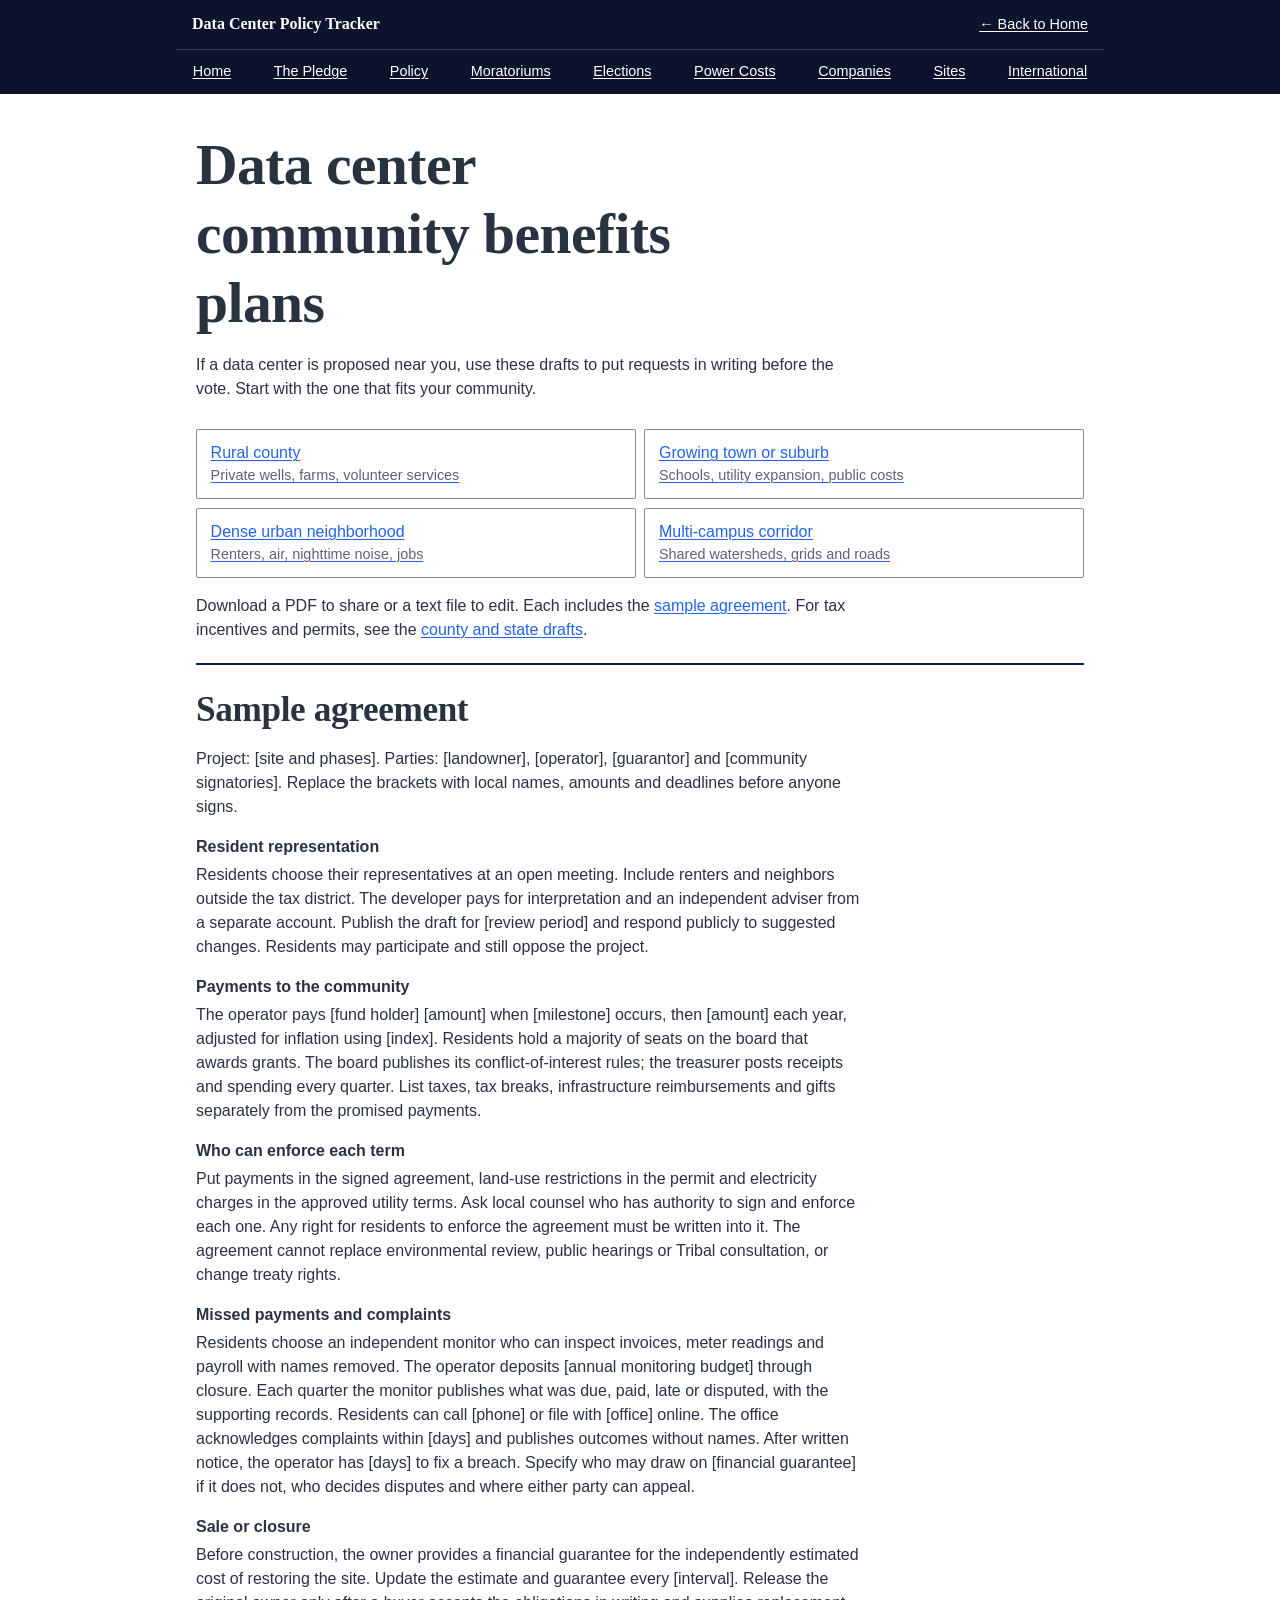
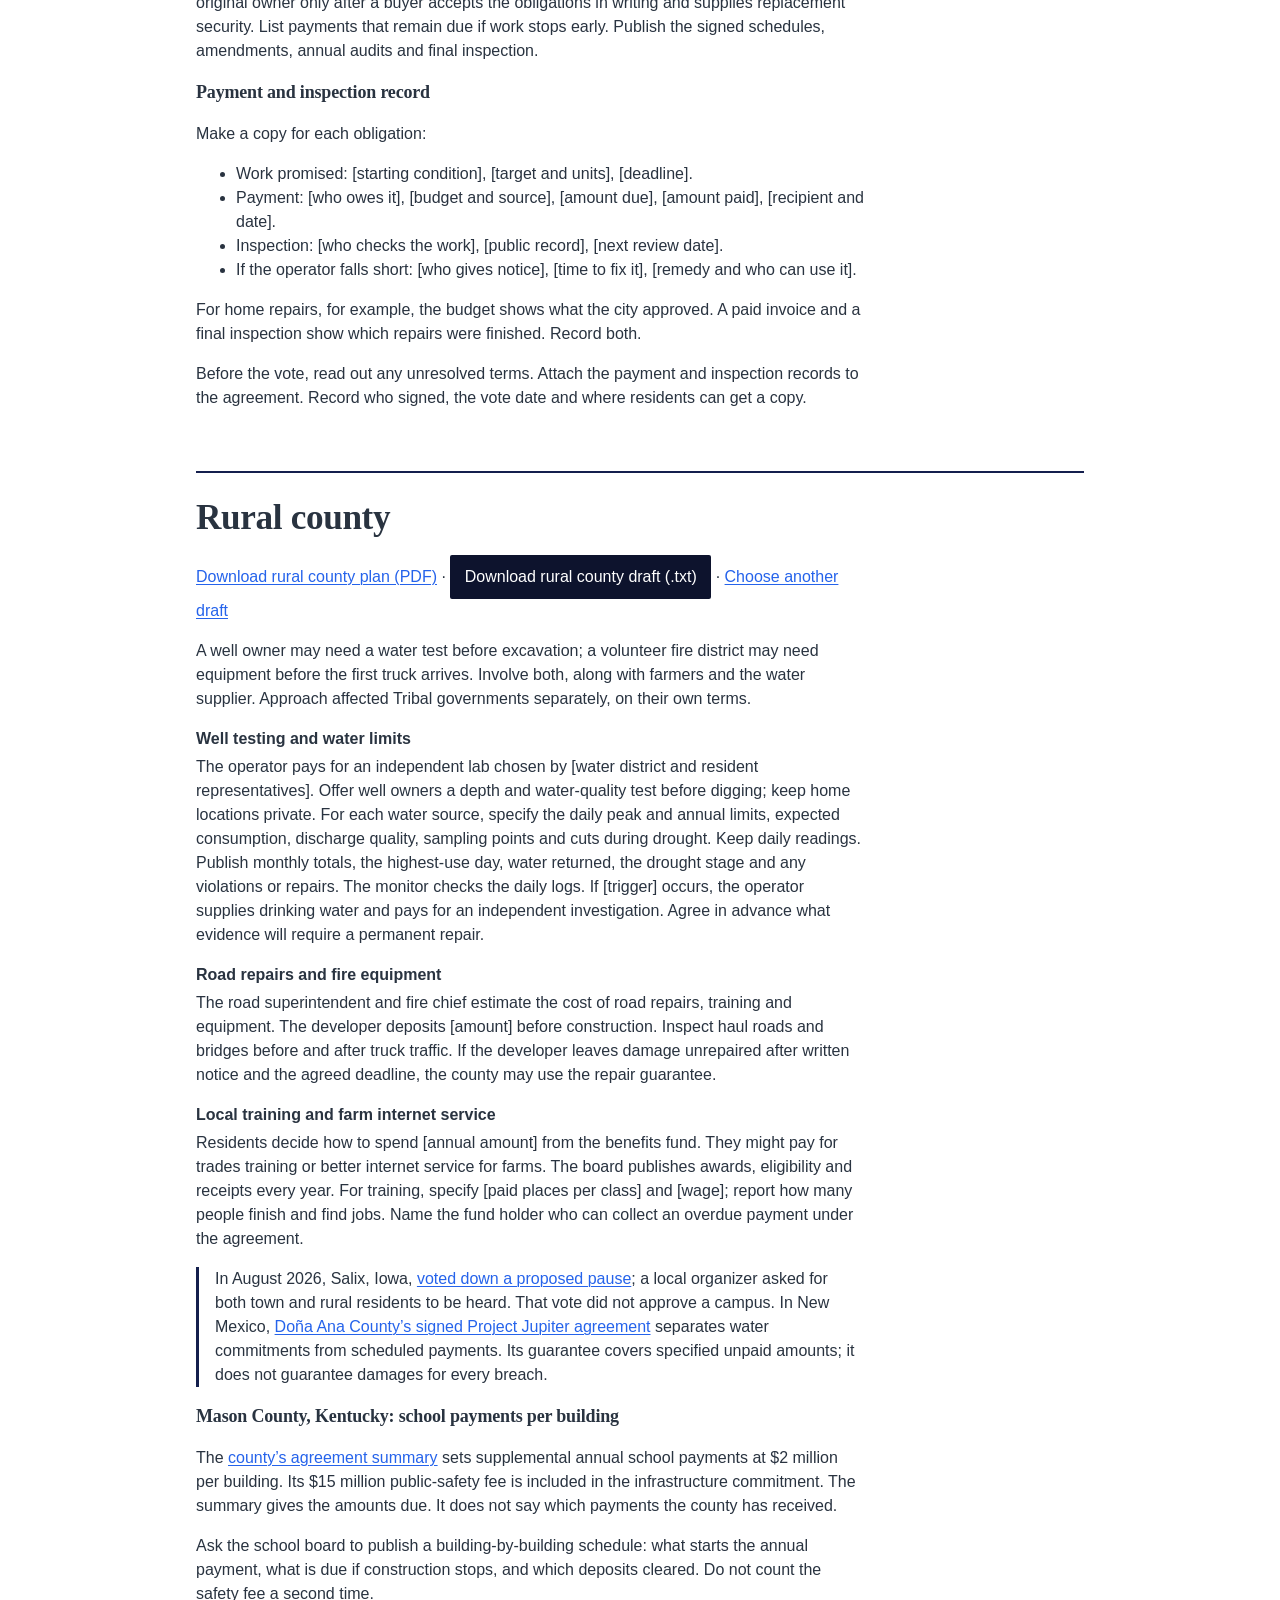
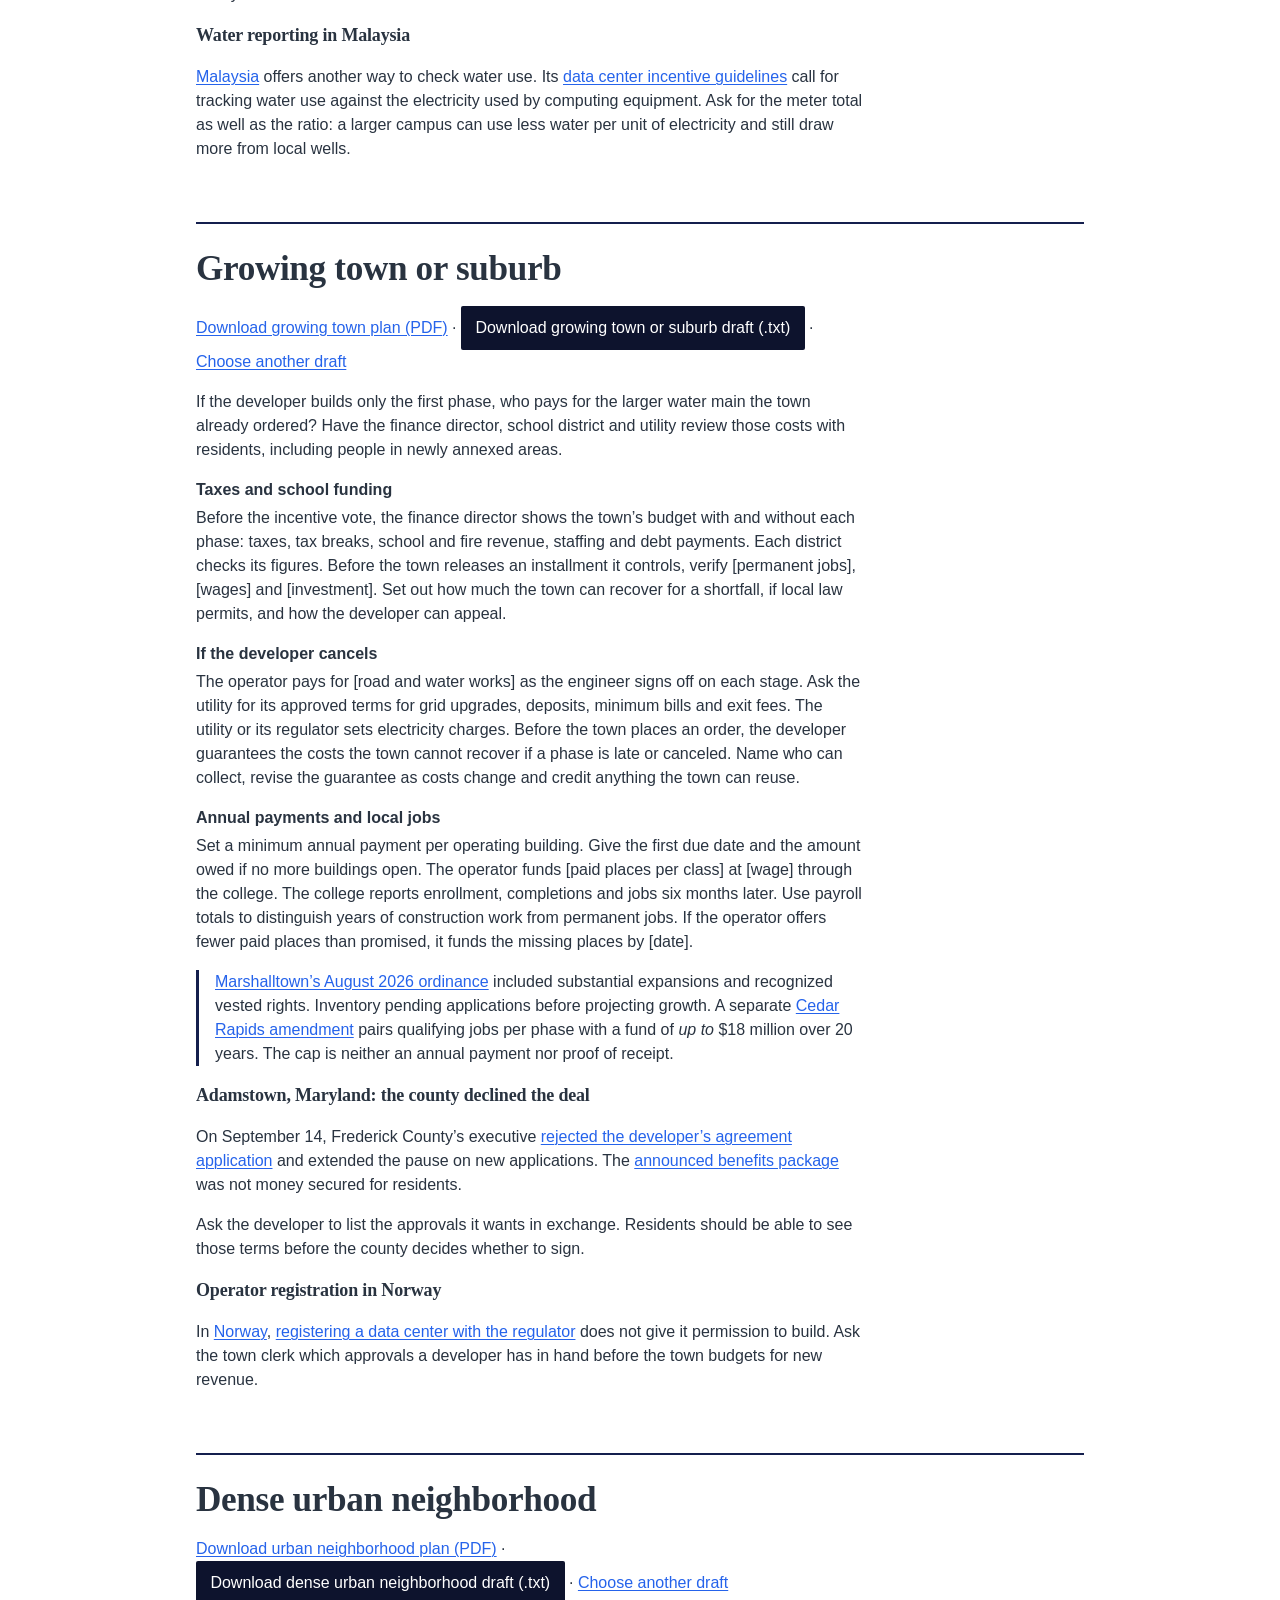
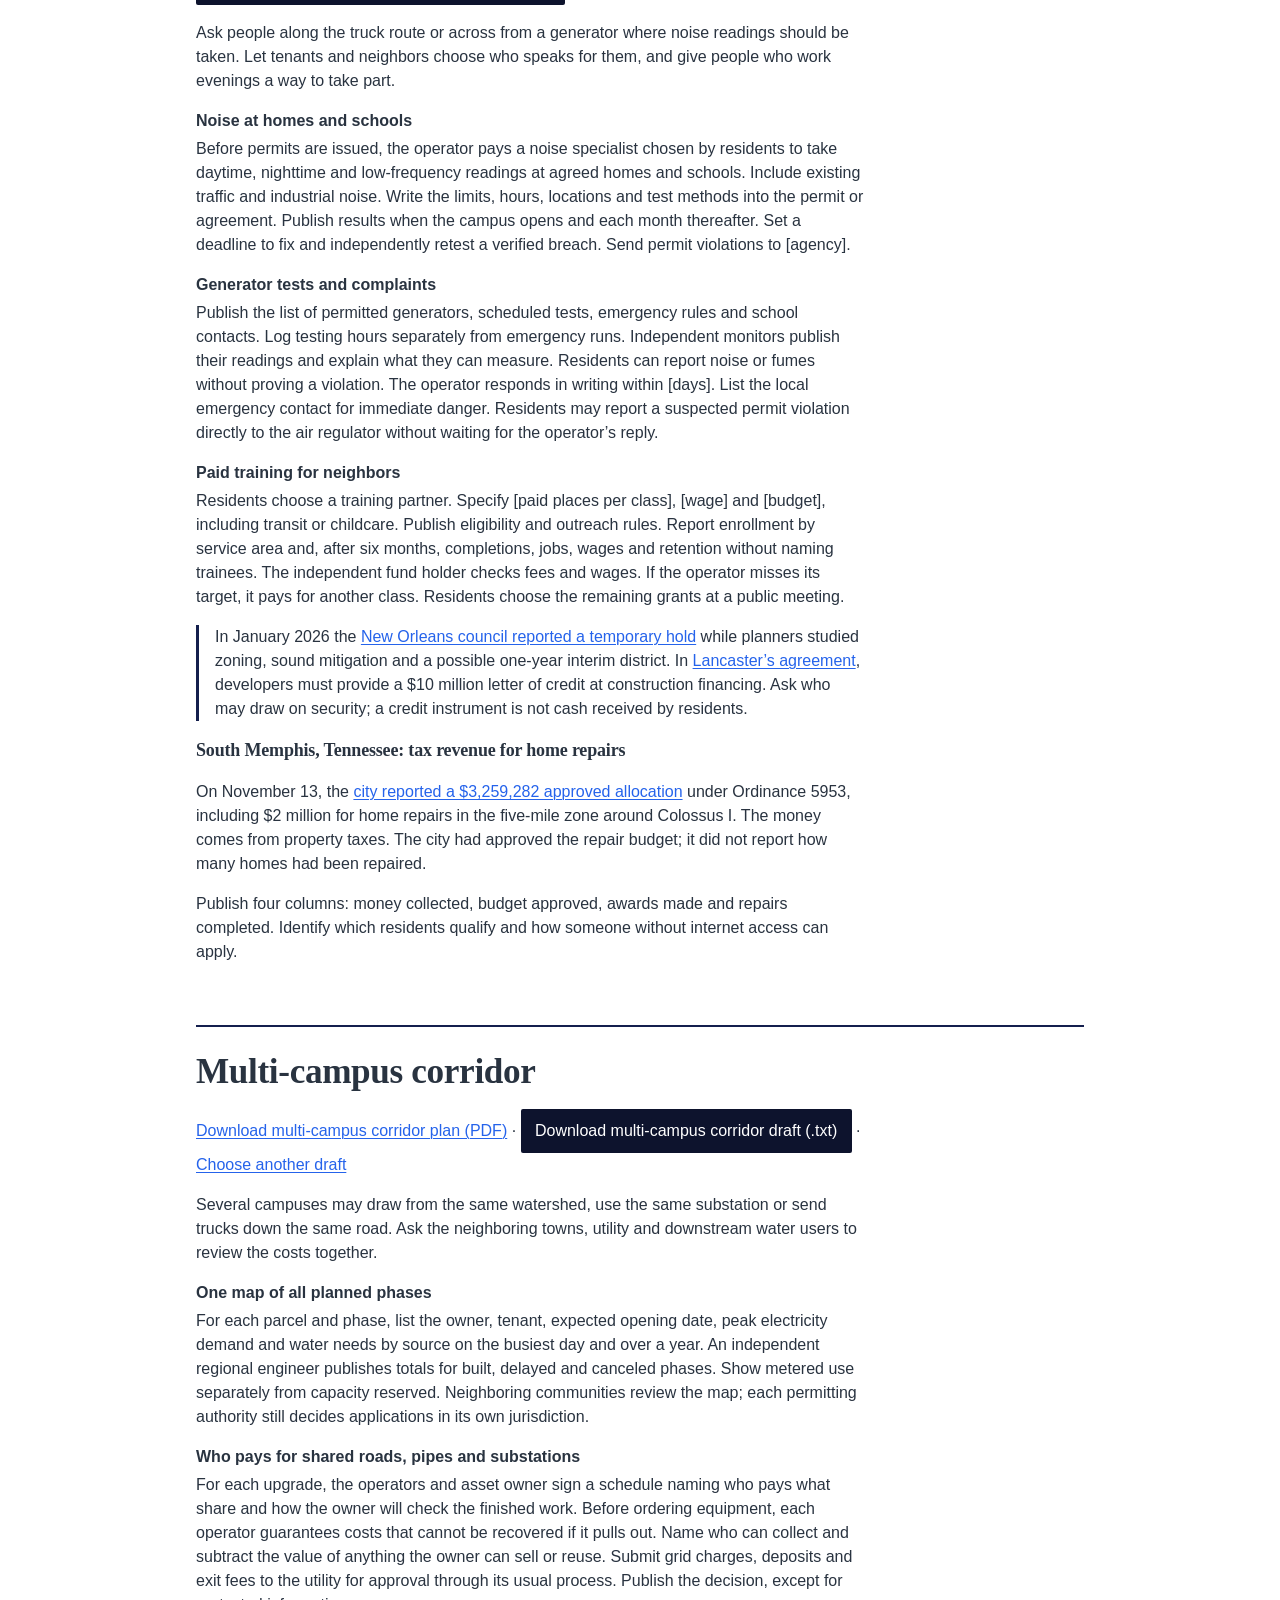
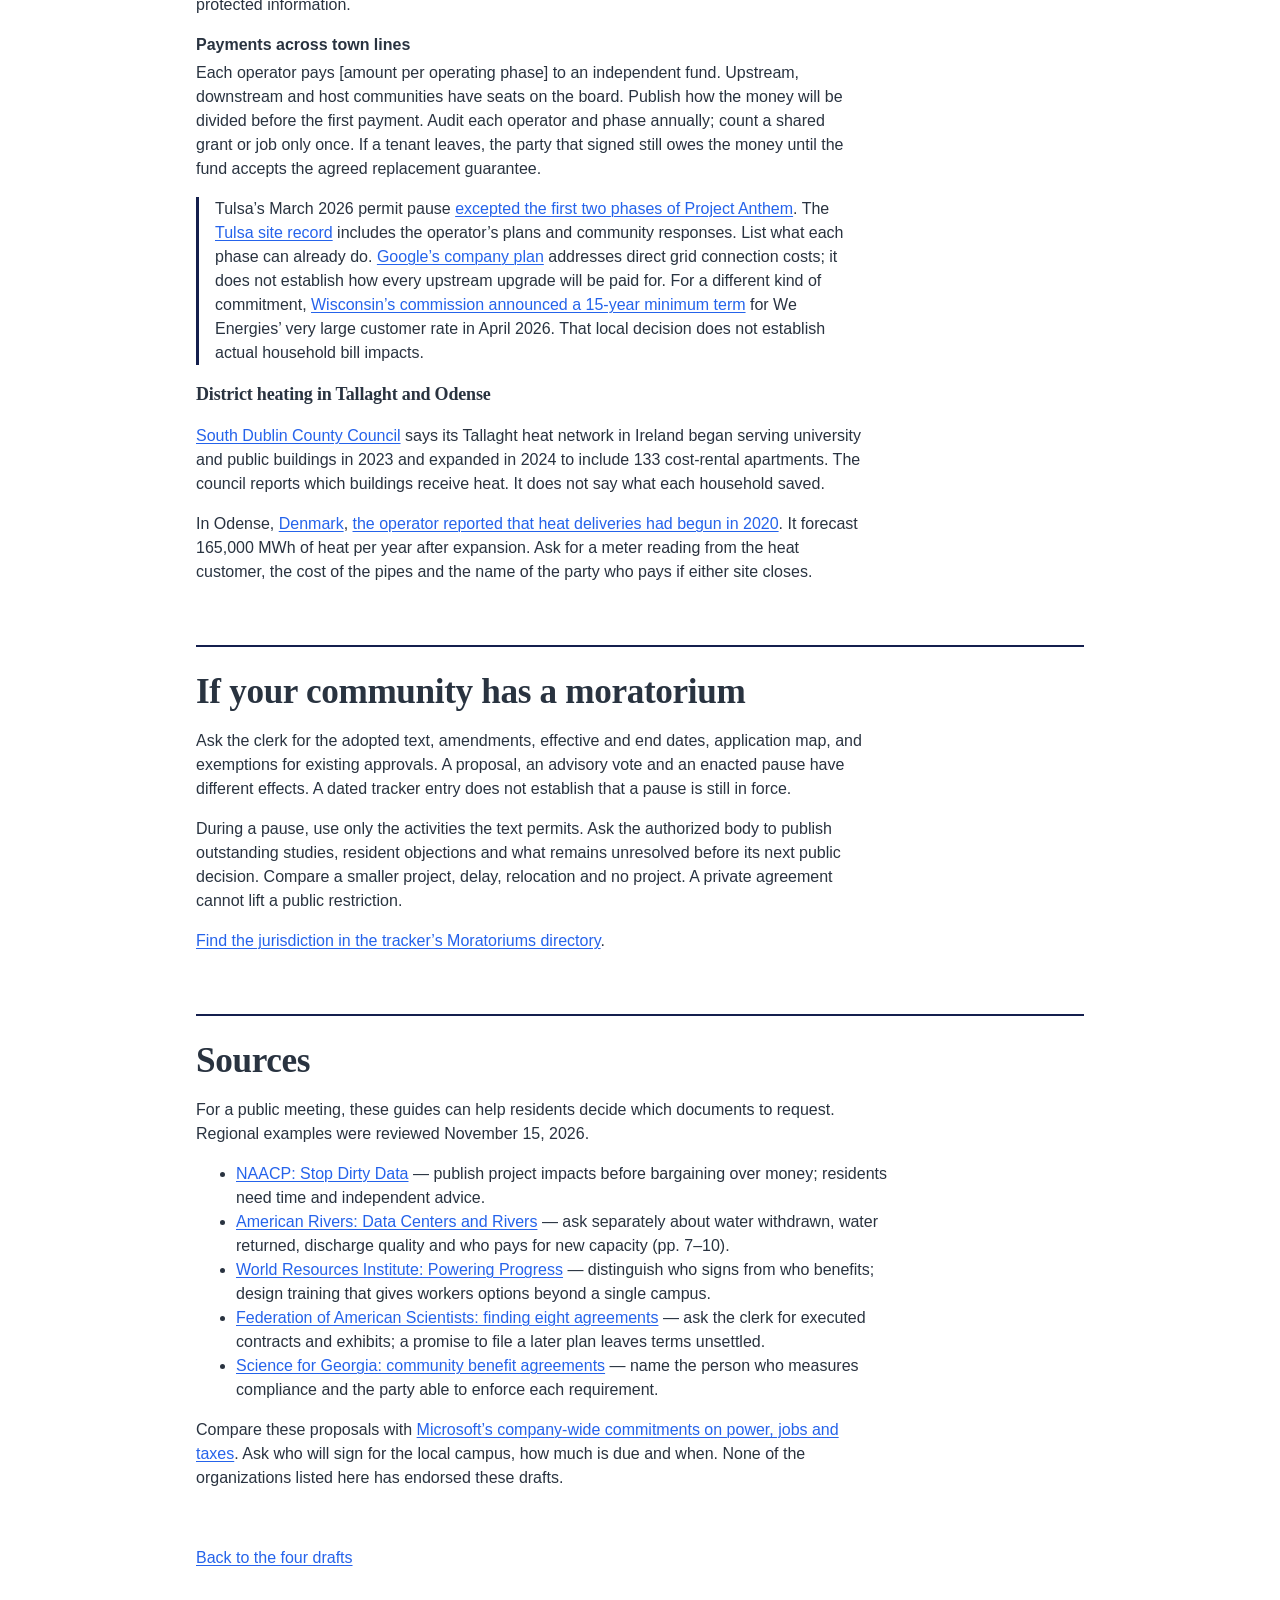
==== commit 7e96d357: "Clarify training, emergency contacts and country examples after review" ====
--- a/docs/community-benefits.html
+++ b/docs/community-benefits.html
@@ -105,6 +105,7 @@
     <h3>Mason County, Kentucky: school payments per building</h3>
     <p>The <a href="index.html?policy=mason-county-ky-meta-development-agreement-2026#policies">county’s agreement summary</a> sets supplemental annual school payments at $2 million per building. Its $15 million public-safety fee is included in the infrastructure commitment. The summary gives the amounts due. It does not say which payments the county has received.</p>
     <p>Ask the school board to publish a building-by-building schedule: what starts the annual payment, what is due if construction stops, and which deposits cleared. Do not count the safety fee a second time.</p>
+    <h3>Water reporting in Malaysia</h3>
     <p><a href="index.html#country/MY">Malaysia</a> offers another way to check water use. Its <a href="https://www.mida.gov.my/wp-content/uploads/2024/12/Guideline-for-Sustainable-Development-of-Data-Centre.pdf">data center incentive guidelines</a> call for tracking water use against the electricity used by computing equipment. Ask for the meter total as well as the ratio: a larger campus can use less water per unit of electricity and still draw more from local wells.</p>
     <p class="bp-pdf"><a href="plans/rural-community-benefits.pdf" download>Download rural county plan (PDF)</a></p>
   </article>
@@ -114,21 +115,22 @@
     <dl>
       <dt>Taxes and school funding</dt><dd>Before the incentive vote, the finance director shows the town’s budget with and without each phase: taxes, tax breaks, school and fire revenue, staffing and debt payments. Each district checks its figures. Before the town releases an installment it controls, verify [permanent jobs], [wages] and [investment]. Set out how much the town can recover for a shortfall, if local law permits, and how the developer can appeal.</dd>
       <dt>If the developer cancels</dt><dd>The operator pays for [road and water works] as the engineer signs off on each stage. Ask the utility for its approved terms for grid upgrades, deposits, minimum bills and exit fees. The utility or its regulator sets electricity charges. Before the town places an order, the developer guarantees the costs the town cannot recover if a phase is late or canceled. Name who can collect, revise the guarantee as costs change and credit anything the town can reuse.</dd>
-      <dt>Annual payments and local jobs</dt><dd>Set a minimum annual payment per operating building. Give the first due date and the amount owed if no more buildings open. The operator funds [paid places per class] at [wage] through the college. The college reports enrollment, completions and jobs six months later. Use payroll totals to distinguish years of construction work from permanent jobs. If places go unfilled, the operator funds replacement places by [date].</dd>
+      <dt>Annual payments and local jobs</dt><dd>Set a minimum annual payment per operating building. Give the first due date and the amount owed if no more buildings open. The operator funds [paid places per class] at [wage] through the college. The college reports enrollment, completions and jobs six months later. Use payroll totals to distinguish years of construction work from permanent jobs. If the operator offers fewer paid places than promised, it funds the missing places by [date].</dd>
     </dl>
     <p class="bp-note"><a href="https://www.marshalltown-ia.gov/DocumentCenter/View/12040/2026-08-24_ORD-15123_SIGNED-Temporary_Data_Center_Moratorium">Marshalltown’s August 2026 ordinance</a> included substantial expansions and recognized vested rights. Inventory pending applications before projecting growth. A separate <a href="index.html?policy=cedar-rapids-ia-qts-amended-development-agreement-2025#policies">Cedar Rapids amendment</a> pairs qualifying jobs per phase with a fund of <em>up to</em> $18 million over 20 years. The cap is neither an annual payment nor proof of receipt.</p>
     <h3>Adamstown, Maryland: the county declined the deal</h3>
     <p>On September 14, Frederick County’s executive <a href="https://frederickcountymd.gov/m/newsflash/home/detail/5885">rejected the developer’s agreement application</a> and extended the pause on new applications. The <a href="index.html?policy=frederick-county-md-quantum-cba-rejected-2026#policies">announced benefits package</a> was not money secured for residents.</p>
     <p>Ask the developer to list the approvals it wants in exchange. Residents should be able to see those terms before the county decides whether to sign.</p>
+    <h3>Operator registration in Norway</h3>
     <p>In <a href="index.html#country/NO">Norway</a>, <a href="https://nkom.no/datasenter/registreringsplikt">registering a data center with the regulator</a> does not give it permission to build. Ask the town clerk which approvals a developer has in hand before the town budgets for new revenue.</p>
     <p class="bp-pdf"><a href="plans/town-community-benefits.pdf" download>Download growing town plan (PDF)</a></p>
   </article>
   <article id="urban" aria-labelledby="urban-title">
     <h2 id="urban-title">Dense urban neighborhood</h2>
-    <p>People who live along the truck route or across from a generator will hear it from home. Let tenants and neighbors choose who speaks for them, and give people who work evenings a way to take part.</p>
+    <p>Ask people along the truck route or across from a generator where noise readings should be taken. Let tenants and neighbors choose who speaks for them, and give people who work evenings a way to take part.</p>
     <dl>
       <dt>Noise at homes and schools</dt><dd>Before permits are issued, the operator pays a noise specialist chosen by residents to take daytime, nighttime and low-frequency readings at agreed homes and schools. Include existing traffic and industrial noise. Write the limits, hours, locations and test methods into the permit or agreement. Publish results when the campus opens and each month thereafter. Set a deadline to fix and independently retest a verified breach. Send permit violations to [agency].</dd>
-      <dt>Generator tests and complaints</dt><dd>Publish the list of permitted generators, scheduled tests, emergency rules and school contacts. Log testing hours separately from emergency runs. Independent monitors publish their readings and explain what they can measure. Residents can report noise or fumes without proving a violation. The operator responds in writing within [days]. Refer emergencies to the air regulator immediately.</dd>
+      <dt>Generator tests and complaints</dt><dd>Publish the list of permitted generators, scheduled tests, emergency rules and school contacts. Log testing hours separately from emergency runs. Independent monitors publish their readings and explain what they can measure. Residents can report noise or fumes without proving a violation. The operator responds in writing within [days]. List the local emergency contact for immediate danger. Residents may report a suspected permit violation directly to the air regulator without waiting for the operator’s reply.</dd>
       <dt>Paid training for neighbors</dt><dd>Residents choose a training partner. Specify [paid places per class], [wage] and [budget], including transit or childcare. Publish eligibility and outreach rules. Report enrollment by service area and, after six months, completions, jobs, wages and retention without naming trainees. The independent fund holder checks fees and wages. If the operator misses its target, it pays for another class. Residents choose the remaining grants at a public meeting.</dd>
     </dl>
     <p class="bp-note">In January 2026 the <a href="https://council.nola.gov/news/january-2026/new-orleans-city-council-approves-motions-to-study/">New Orleans council reported a temporary hold</a> while planners studied zoning, sound mitigation and a possible one-year interim district. In <a href="index.html?policy=lancaster-pa-coreweave-cba-2025#policies">Lancaster’s agreement</a>, developers must provide a $10 million letter of credit at construction financing. Ask who may draw on security; a credit instrument is not cash received by residents.</p>
@@ -146,9 +148,9 @@
       <dt>Payments across town lines</dt><dd>Each operator pays [amount per operating phase] to an independent fund. Upstream, downstream and host communities have seats on the board. Publish how the money will be divided before the first payment. Audit each operator and phase annually; count a shared grant or job only once. If a tenant leaves, the party that signed still owes the money until the fund accepts the agreed replacement guarantee.</dd>
     </dl>
     <p class="bp-note">Tulsa’s March 2026 permit pause <a href="https://ktul.com/news/local/tulsa-city-council-oks-temporary-halt-on-new-data-center-construction-through-2026">excepted the first two phases of Project Anthem</a>. The <a href="index.html?project=meta-tulsa-ok#explorer">Tulsa site record</a> includes the operator’s plans and community responses. List what each phase can already do. <a href="index.html?policy=google-company-plan-responsible-growth-2026#policies">Google’s company plan</a> addresses direct grid connection costs; it does not establish how every upstream upgrade will be paid for. For a different kind of commitment, <a href="https://psc.wi.gov/Documents/PressReleases/04.24.2026PressRelease.PDF">Wisconsin’s commission announced a 15-year minimum term</a> for We Energies’ very large customer rate in April 2026. That local decision does not establish actual household bill impacts.</p>
-    <h3>Tallaght, Ireland: apartments on the heat network</h3>
-    <p><a href="https://www.sdcc.ie/en/climate-action/spotlight-tallaght-district-heating-scheme/tallaght-district-heating-scheme.html">South Dublin County Council</a> says its heat network began serving university and public buildings in 2023 and expanded in 2024 to include 133 cost-rental apartments. The council reports which buildings receive heat. It does not say what each household saved.</p>
-    <p>In Odense, <a href="index.html#country/DK">Denmark</a>, <a href="https://datacenters.atmeta.com/2020/10/we-are-expanding-facebooks-odense-data-center/">the operator reported that heat deliveries had begun in 2020</a>. Its annual figure for the expansion was a forecast. Ask for a meter reading from the heat customer, the cost of the pipes and the name of the party who pays if either site closes.</p>
+    <h3>District heating in Tallaght and Odense</h3>
+    <p><a href="https://www.sdcc.ie/en/climate-action/spotlight-tallaght-district-heating-scheme/tallaght-district-heating-scheme.html">South Dublin County Council</a> says its Tallaght heat network in Ireland began serving university and public buildings in 2023 and expanded in 2024 to include 133 cost-rental apartments. The council reports which buildings receive heat. It does not say what each household saved.</p>
+    <p>In Odense, <a href="index.html#country/DK">Denmark</a>, <a href="https://datacenters.atmeta.com/2020/10/we-are-expanding-facebooks-odense-data-center/">the operator reported that heat deliveries had begun in 2020</a>. It forecast 165,000 MWh of heat per year after expansion. Ask for a meter reading from the heat customer, the cost of the pipes and the name of the party who pays if either site closes.</p>
     <p class="bp-pdf"><a href="plans/corridor-community-benefits.pdf" download>Download multi-campus corridor plan (PDF)</a></p>
   </article>
   <section id="pause" class="bp-block">
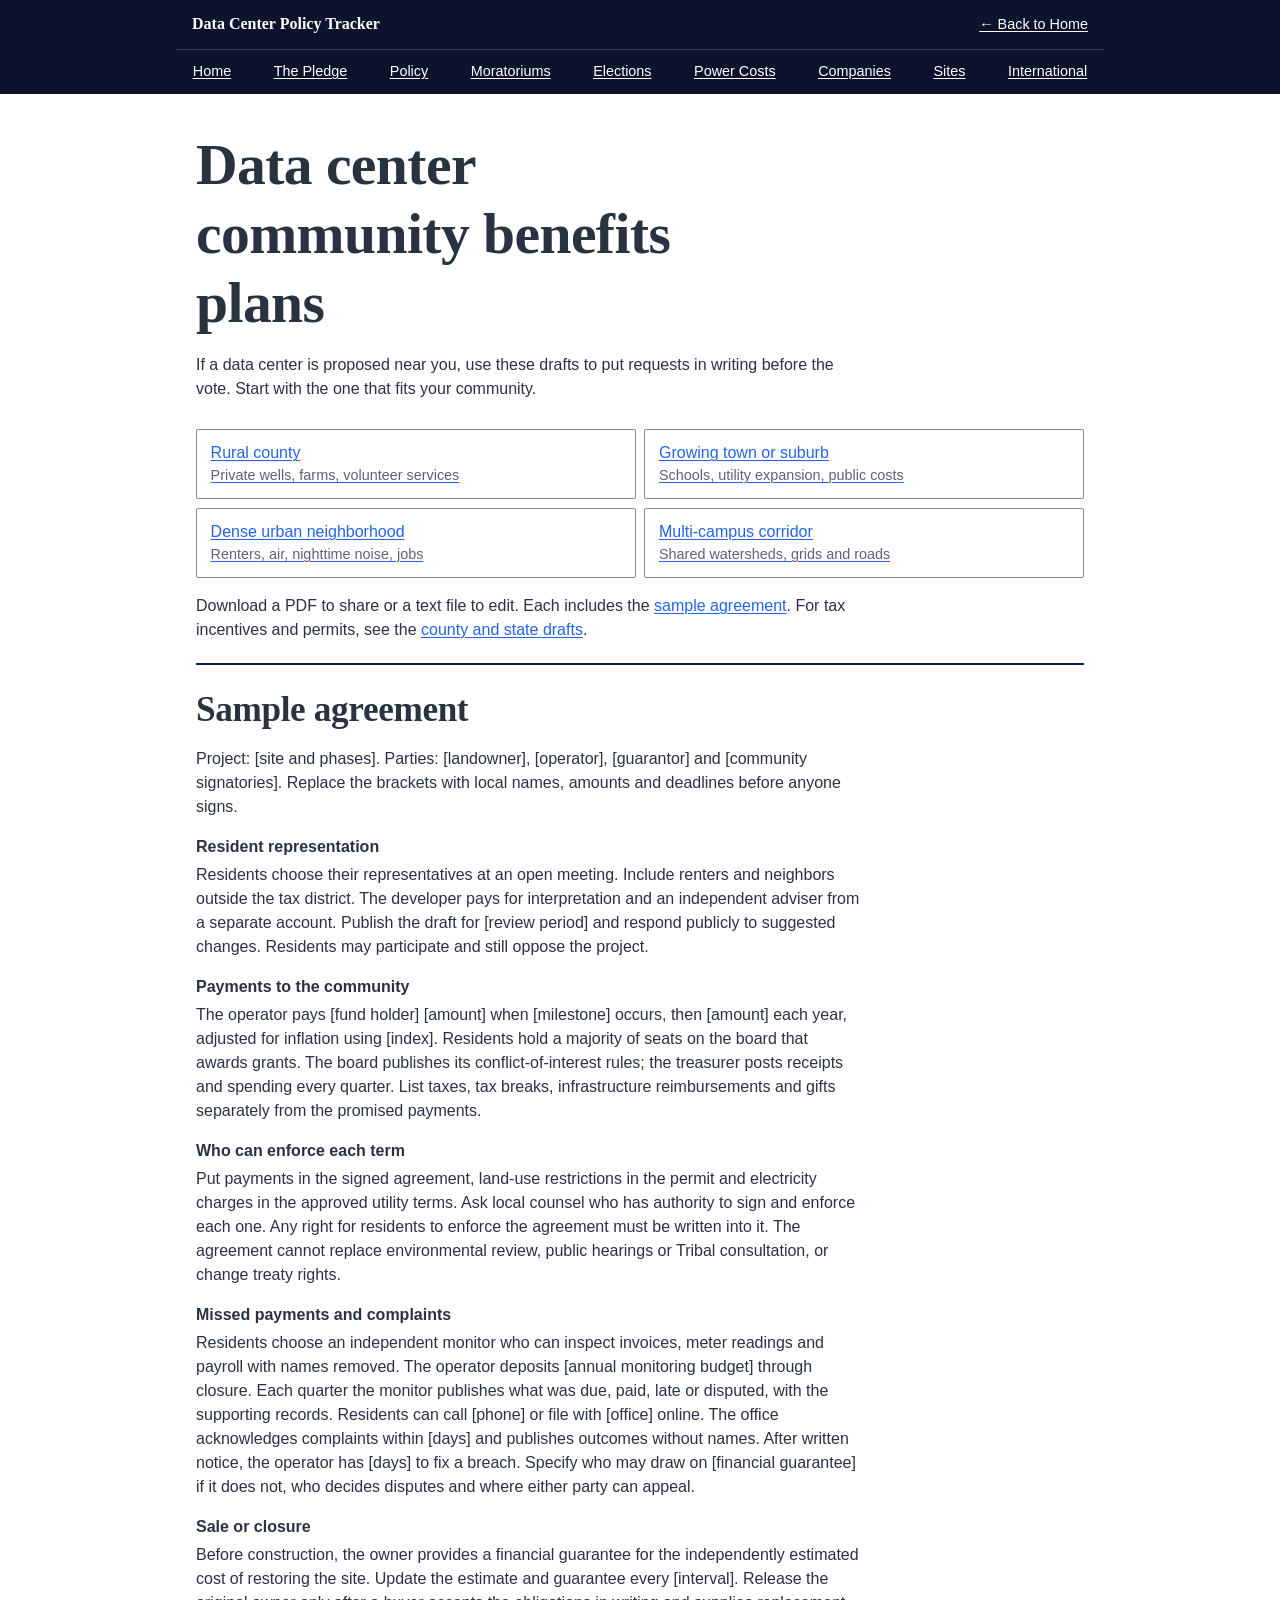
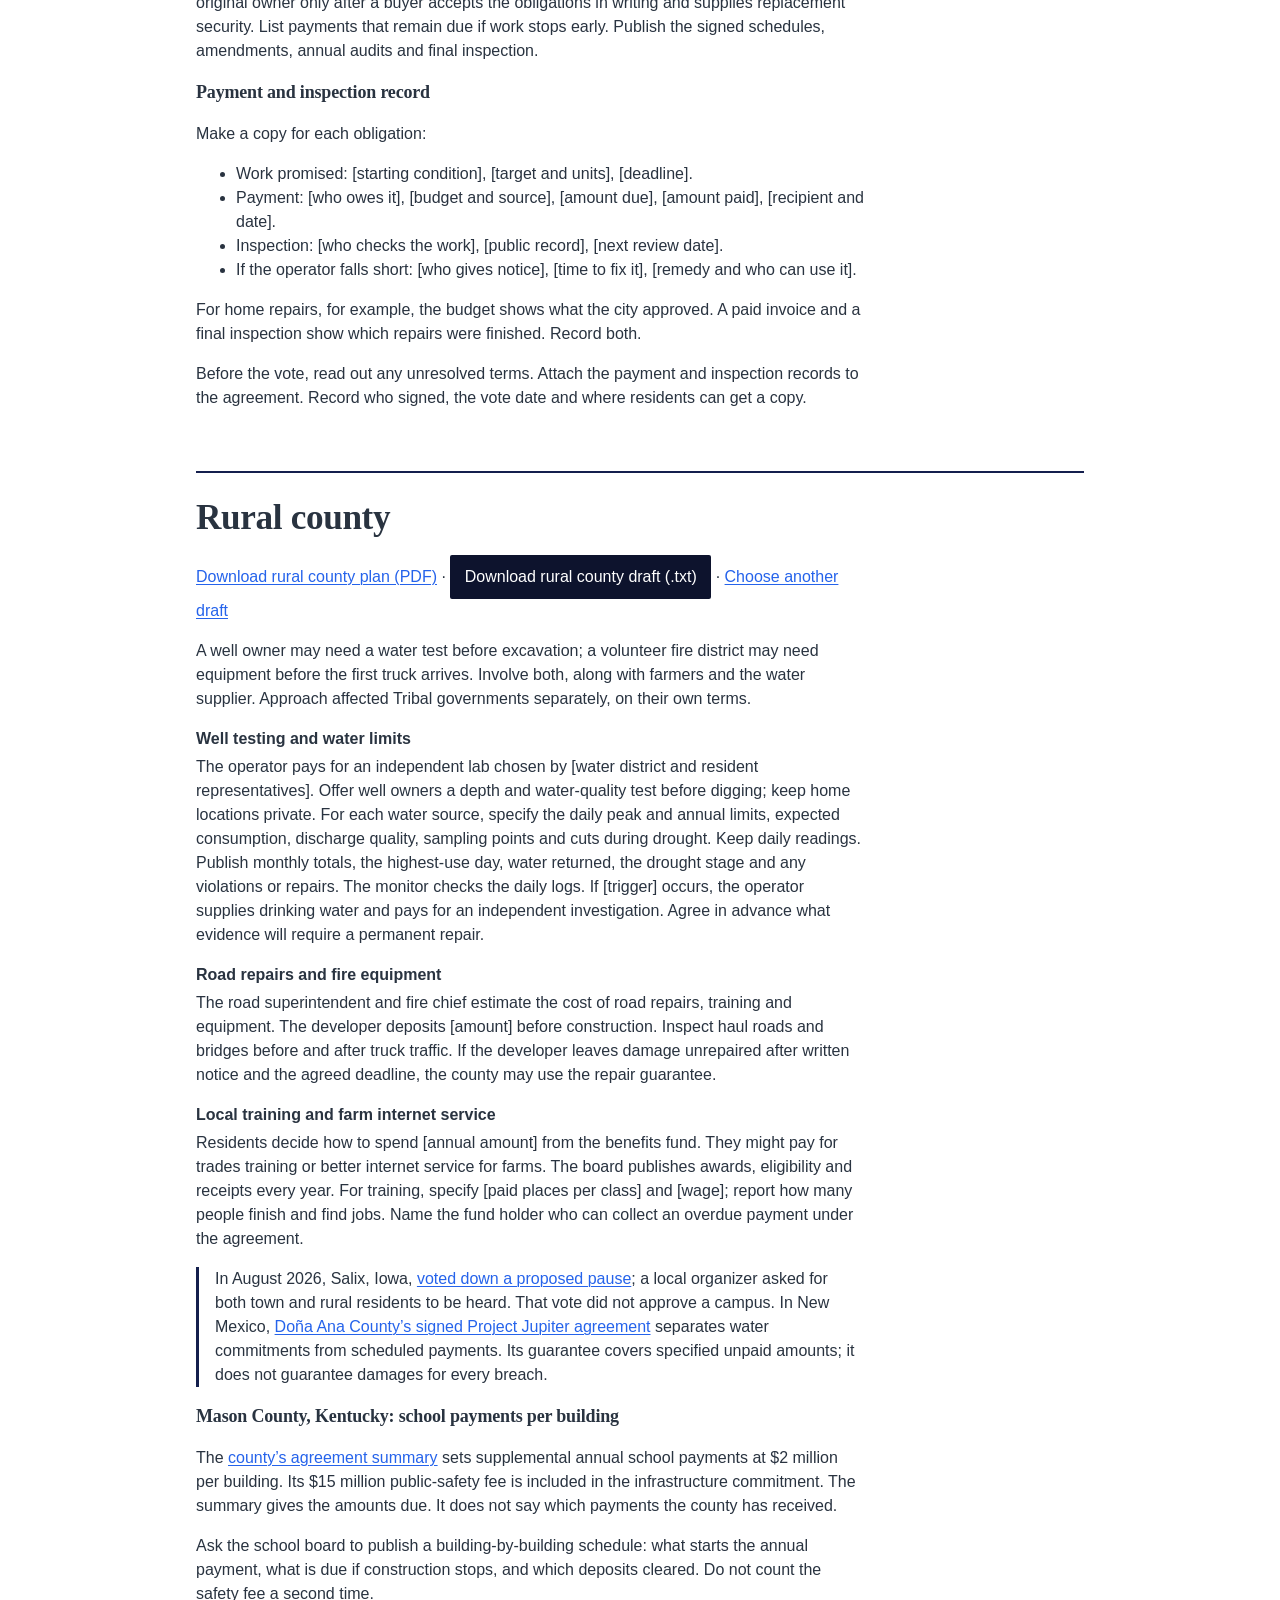
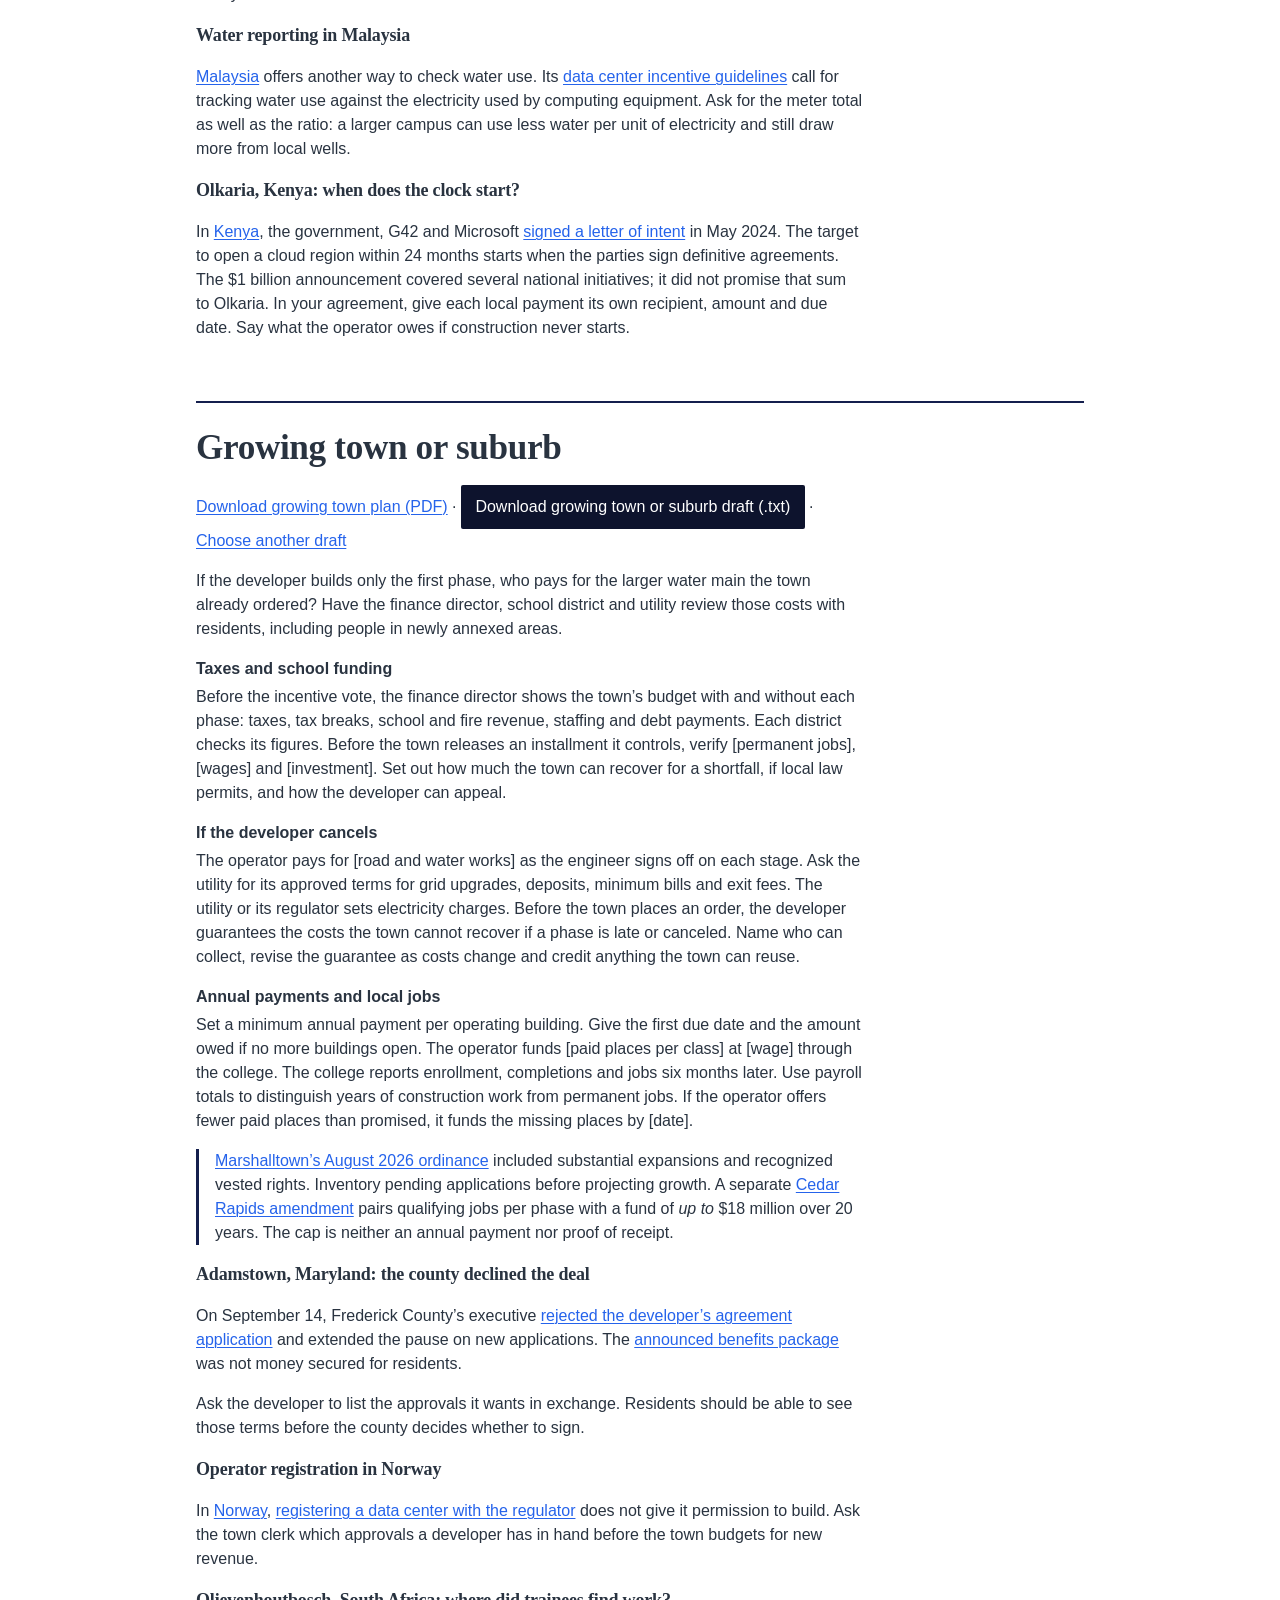
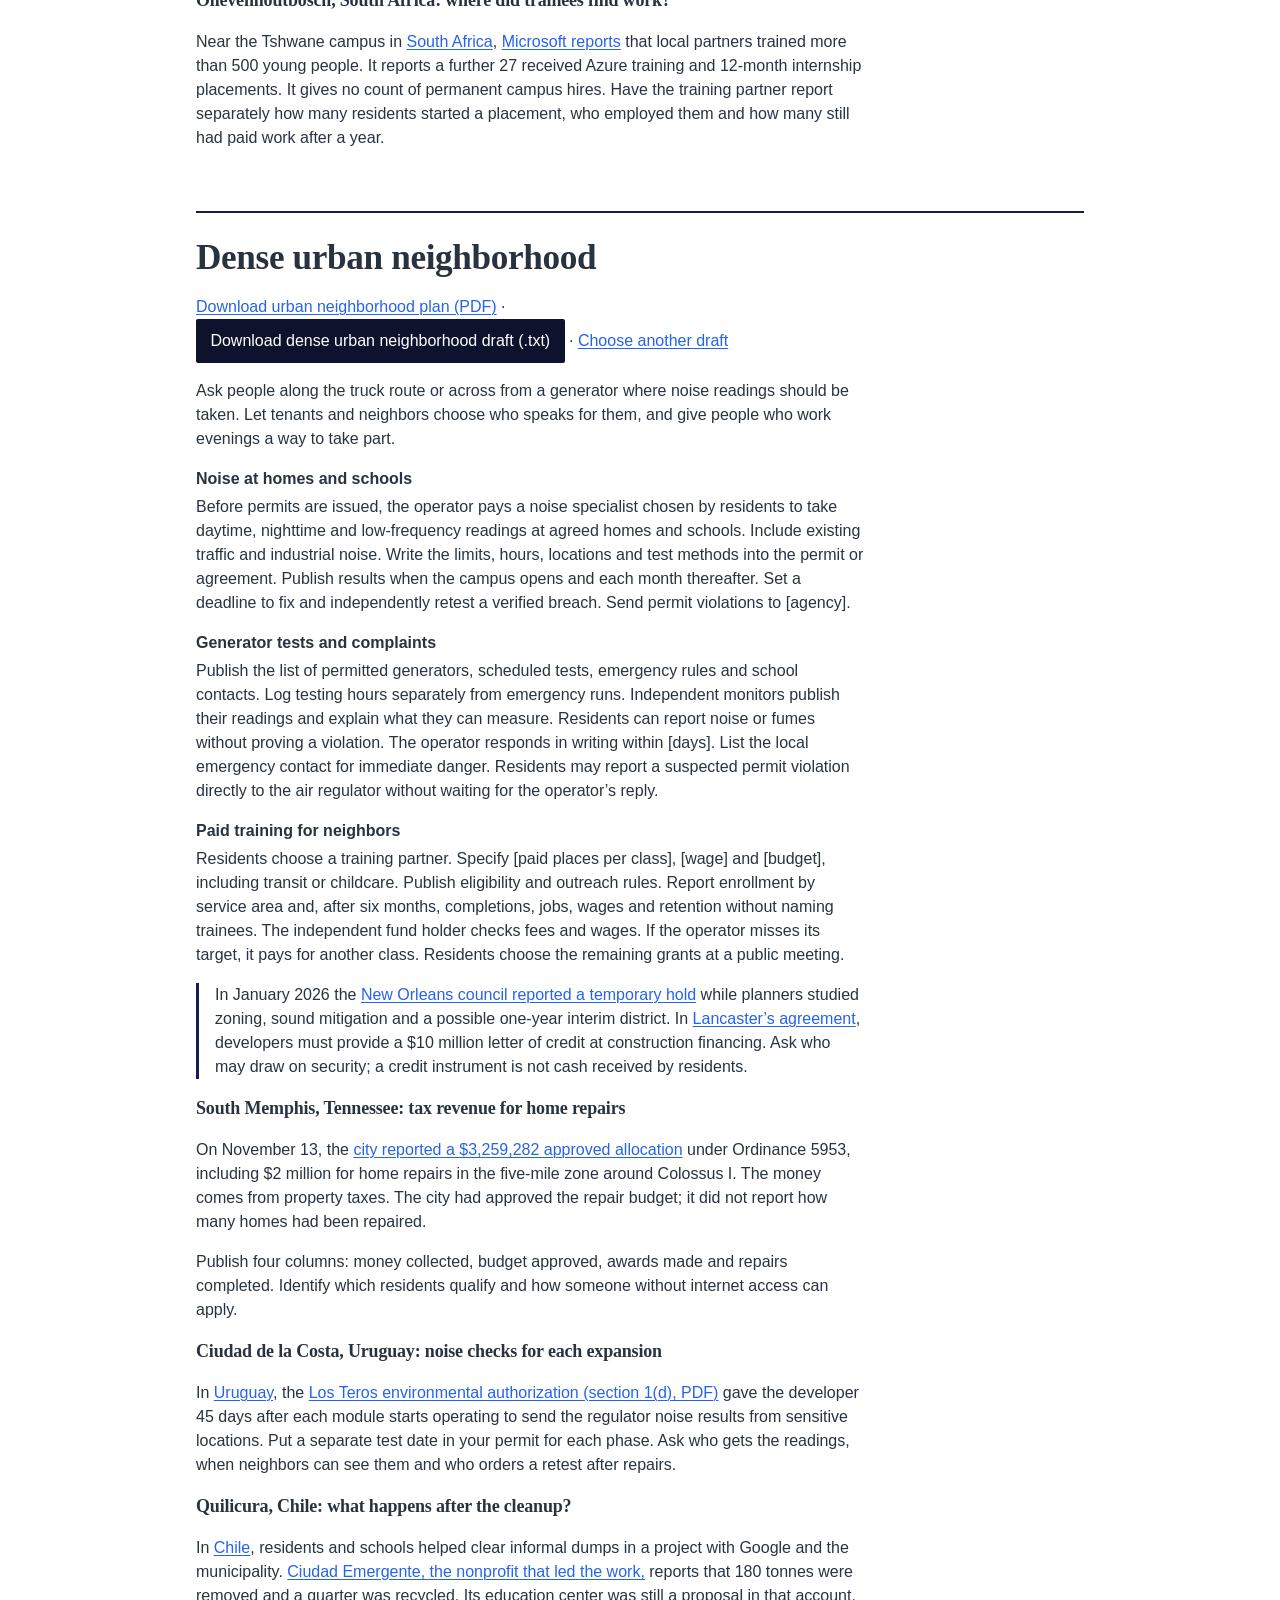
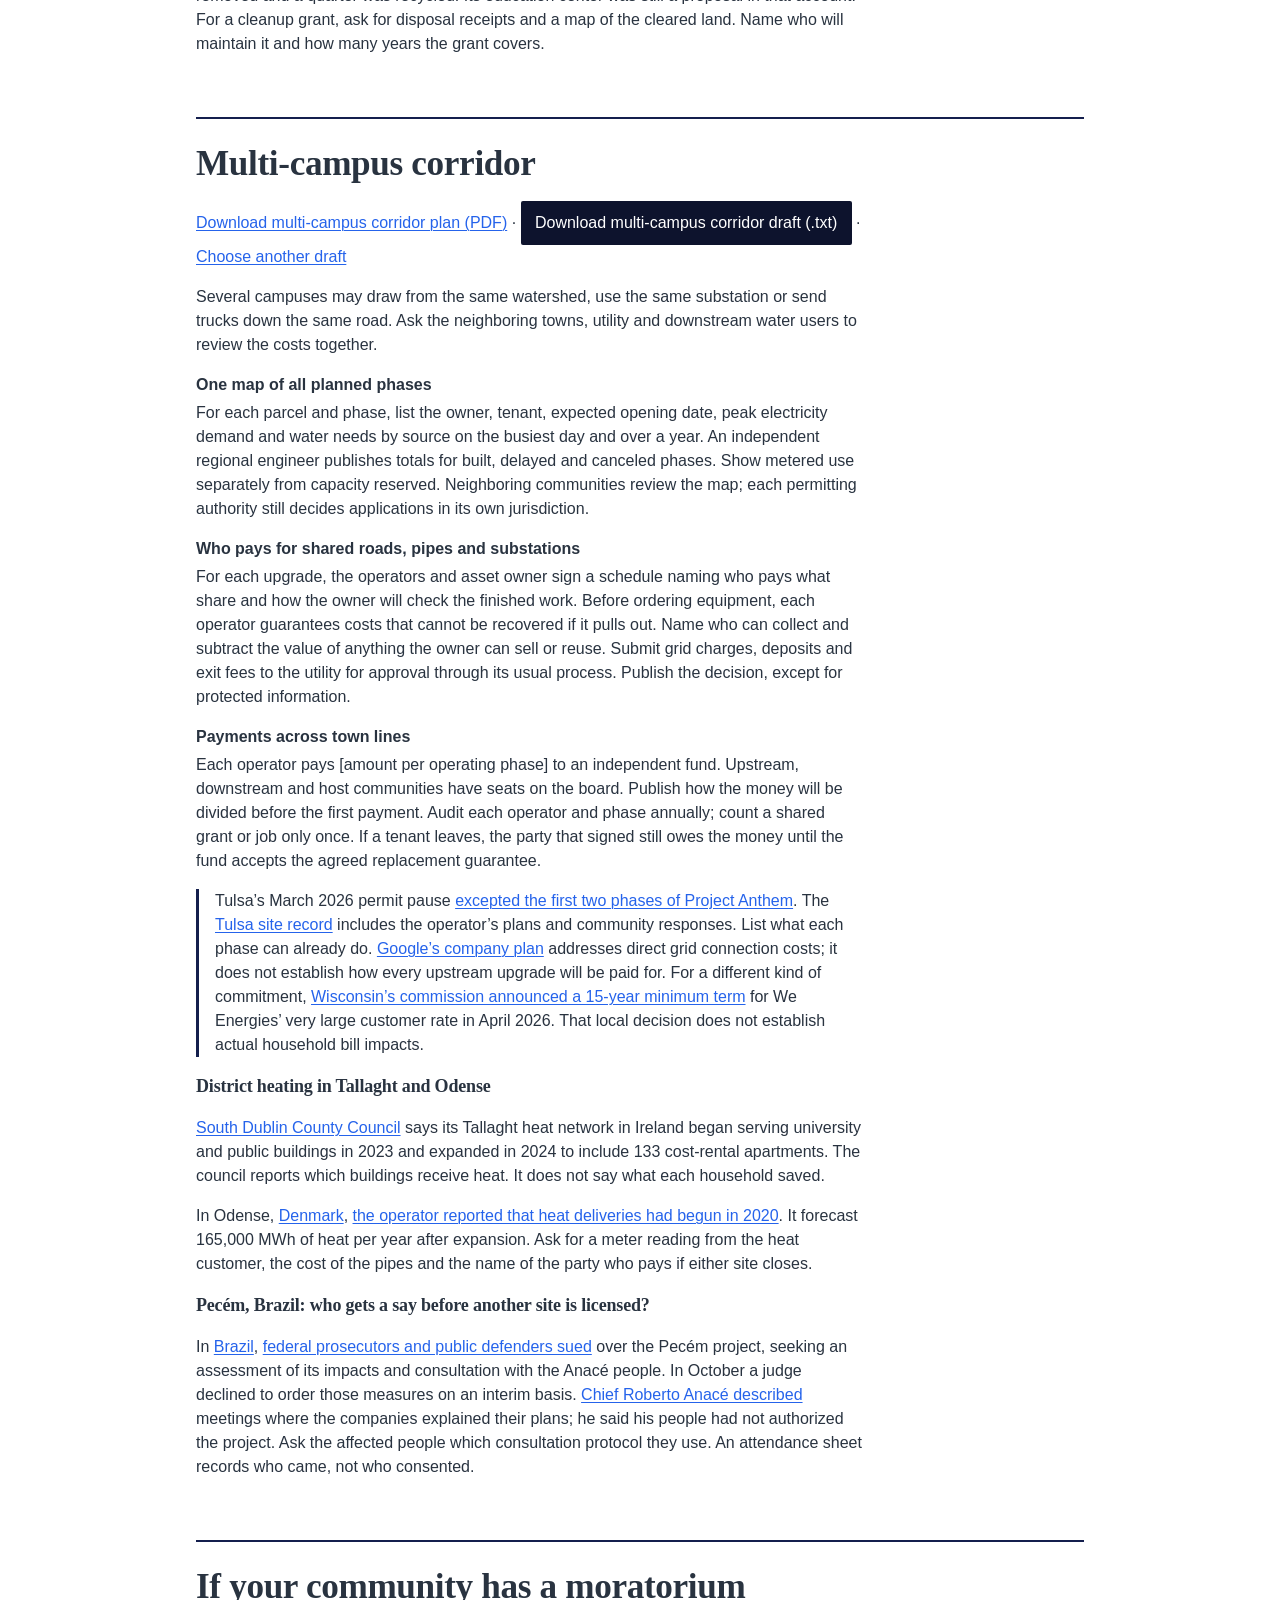
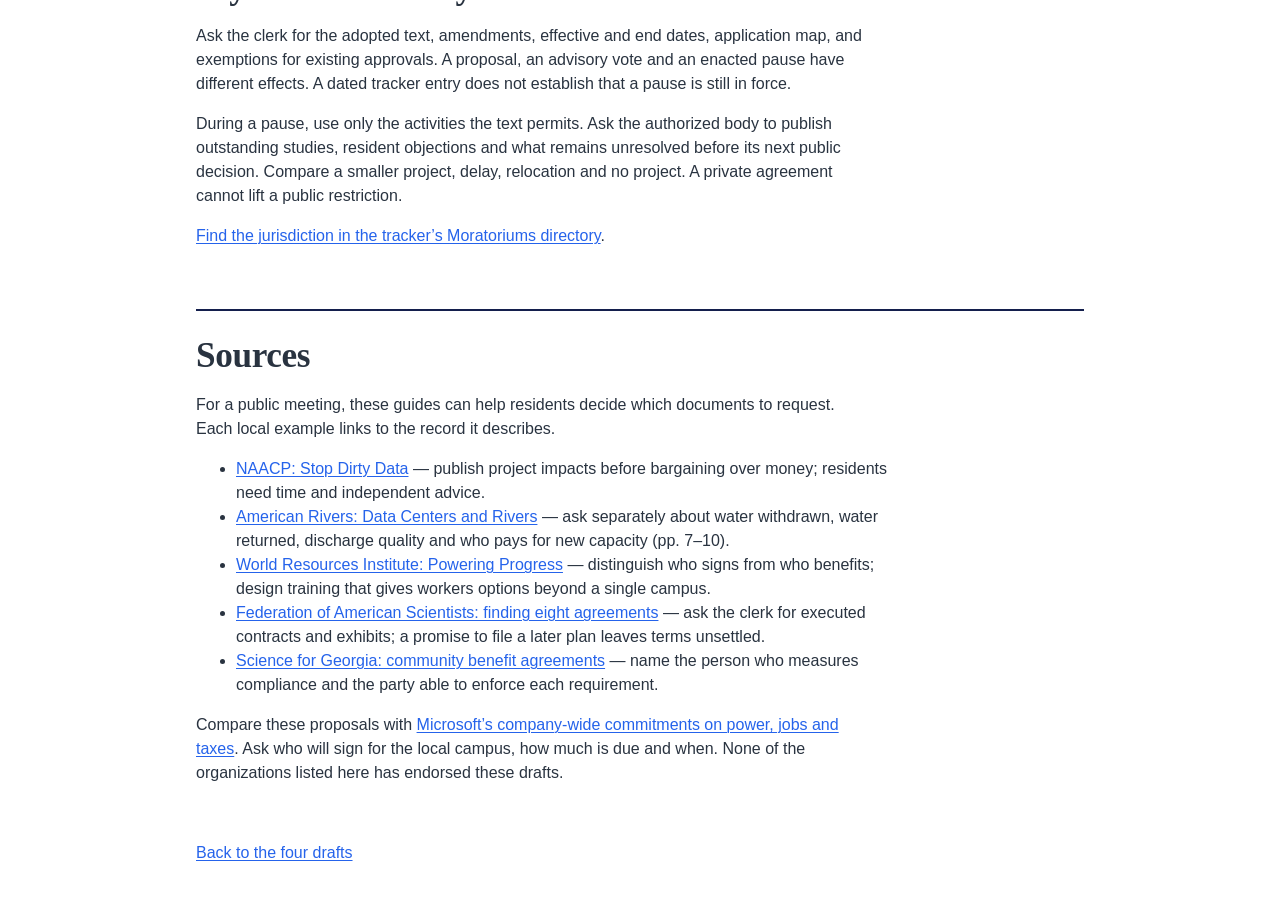
==== commit 0a784bd0: "Work six local cases into the community plan drafts and downloads" ====
--- a/docs/community-benefits.html
+++ b/docs/community-benefits.html
@@ -107,6 +107,8 @@
     <p>Ask the school board to publish a building-by-building schedule: what starts the annual payment, what is due if construction stops, and which deposits cleared. Do not count the safety fee a second time.</p>
     <h3>Water reporting in Malaysia</h3>
     <p><a href="index.html#country/MY">Malaysia</a> offers another way to check water use. Its <a href="https://www.mida.gov.my/wp-content/uploads/2024/12/Guideline-for-Sustainable-Development-of-Data-Centre.pdf">data center incentive guidelines</a> call for tracking water use against the electricity used by computing equipment. Ask for the meter total as well as the ratio: a larger campus can use less water per unit of electricity and still draw more from local wells.</p>
+    <h3>Olkaria, Kenya: when does the clock start?</h3>
+    <p>In <a href="index.html#country/KE">Kenya</a>, the government, G42 and Microsoft <a href="https://www.kenyanews.go.ke/kenya-g42-microsoft-sign-letter-of-intent/">signed a letter of intent</a> in May 2024. The target to open a cloud region within 24 months starts when the parties sign definitive agreements. The $1 billion announcement covered several national initiatives; it did not promise that sum to Olkaria. In your agreement, give each local payment its own recipient, amount and due date. Say what the operator owes if construction never starts.</p>
     <p class="bp-pdf"><a href="plans/rural-community-benefits.pdf" download>Download rural county plan (PDF)</a></p>
   </article>
   <article id="town" aria-labelledby="town-title">
@@ -123,6 +125,8 @@
     <p>Ask the developer to list the approvals it wants in exchange. Residents should be able to see those terms before the county decides whether to sign.</p>
     <h3>Operator registration in Norway</h3>
     <p>In <a href="index.html#country/NO">Norway</a>, <a href="https://nkom.no/datasenter/registreringsplikt">registering a data center with the regulator</a> does not give it permission to build. Ask the town clerk which approvals a developer has in hand before the town budgets for new revenue.</p>
+    <h3>Olievenhoutbosch, South Africa: where did trainees find work?</h3>
+    <p>Near the Tshwane campus in <a href="index.html#country/ZA">South Africa</a>, <a href="https://local.microsoft.com/blog/opening-doors-to-opportunity-in-olievenhoutbosch/">Microsoft reports</a> that local partners trained more than 500 young people. It reports a further 27 received Azure training and 12-month internship placements. It gives no count of permanent campus hires. Have the training partner report separately how many residents started a placement, who employed them and how many still had paid work after a year.</p>
     <p class="bp-pdf"><a href="plans/town-community-benefits.pdf" download>Download growing town plan (PDF)</a></p>
   </article>
   <article id="urban" aria-labelledby="urban-title">
@@ -137,6 +141,10 @@
     <h3>South Memphis, Tennessee: tax revenue for home repairs</h3>
     <p>On November 13, the <a href="https://memphistn.gov/city-of-memphis-directs-3-26-million-in-data-center-revenue-back-to-south-memphis-neighborhoods/">city reported a $3,259,282 approved allocation</a> under Ordinance 5953, including $2 million for home repairs in the five-mile zone around Colossus I. The money comes from property taxes. The city had approved the repair budget; it did not report how many homes had been repaired.</p>
     <p>Publish four columns: money collected, budget approved, awards made and repairs completed. Identify which residents qualify and how someone without internet access can apply.</p>
+    <h3>Ciudad de la Costa, Uruguay: noise checks for each expansion</h3>
+    <p>In <a href="index.html#country/UY">Uruguay</a>, the <a href="https://www.ambiente.gub.uy/oan/wp-content/uploads/2023/11/Resolucion-Ministerial-644-2024.pdf">Los Teros environmental authorization (section 1(d), PDF)</a> gave the developer 45 days after each module starts operating to send the regulator noise results from sensitive locations. Put a separate test date in your permit for each phase. Ask who gets the readings, when neighbors can see them and who orders a retest after repairs.</p>
+    <h3>Quilicura, Chile: what happens after the cleanup?</h3>
+    <p>In <a href="index.html#country/CL">Chile</a>, residents and schools helped clear informal dumps in a project with Google and the municipality. <a href="https://ciudademergente.org/quilicura-limpia-y-segura">Ciudad Emergente, the nonprofit that led the work,</a> reports that 180 tonnes were removed and a quarter was recycled. Its education center was still a proposal in that account. For a cleanup grant, ask for disposal receipts and a map of the cleared land. Name who will maintain it and how many years the grant covers.</p>
     <p class="bp-pdf"><a href="plans/urban-community-benefits.pdf" download>Download urban neighborhood plan (PDF)</a></p>
   </article>
   <article id="corridor" aria-labelledby="corridor-title">
@@ -151,6 +159,8 @@
     <h3>District heating in Tallaght and Odense</h3>
     <p><a href="https://www.sdcc.ie/en/climate-action/spotlight-tallaght-district-heating-scheme/tallaght-district-heating-scheme.html">South Dublin County Council</a> says its Tallaght heat network in Ireland began serving university and public buildings in 2023 and expanded in 2024 to include 133 cost-rental apartments. The council reports which buildings receive heat. It does not say what each household saved.</p>
     <p>In Odense, <a href="index.html#country/DK">Denmark</a>, <a href="https://datacenters.atmeta.com/2020/10/we-are-expanding-facebooks-odense-data-center/">the operator reported that heat deliveries had begun in 2020</a>. It forecast 165,000 MWh of heat per year after expansion. Ask for a meter reading from the heat customer, the cost of the pipes and the name of the party who pays if either site closes.</p>
+    <h3>Pecém, Brazil: who gets a say before another site is licensed?</h3>
+    <p>In <a href="index.html#country/BR">Brazil</a>, <a href="https://www.mpf.mp.br/o-mpf/unidades/pr-ce/noticias/mpf-e-dpu-vao-a-justica-para-impedir-operacao-de-data-center-no-complexo-do-pecem-em-caucaia-ce">federal prosecutors and public defenders sued</a> over the Pecém project, seeking an assessment of its impacts and consultation with the Anacé people. In October a judge declined to order those measures on an interim basis. <a href="https://cimi.org.br/2026/09/povo-anace-data-centers/">Chief Roberto Anacé described</a> meetings where the companies explained their plans; he said his people had not authorized the project. Ask the affected people which consultation protocol they use. An attendance sheet records who came, not who consented.</p>
     <p class="bp-pdf"><a href="plans/corridor-community-benefits.pdf" download>Download multi-campus corridor plan (PDF)</a></p>
   </article>
   <section id="pause" class="bp-block">
@@ -161,7 +171,7 @@
   </section>
   <section id="sources" class="bp-block">
     <h2>Sources</h2>
-    <p>For a public meeting, these guides can help residents decide which documents to request. Regional examples were reviewed November 15, 2026.</p>
+    <p>For a public meeting, these guides can help residents decide which documents to request. Each local example links to the record it describes.</p>
     <ul>
       <li><a href="https://naacp.org/sites/default/files/documents/NAACP%20Stop%20Dirty%20Data%20How%20to%20Negotiate%20on%20CBAs%20and%20CAB%20template%20-%20Final.pdf">NAACP: Stop Dirty Data</a> — publish project impacts before bargaining over money; residents need time and independent advice.</li>
       <li><a href="https://www.americanrivers.org/wp-content/uploads/2026/05/AR_DataCenterToolkit_Final_Digital.pdf">American Rivers: Data Centers and Rivers</a> — ask separately about water withdrawn, water returned, discharge quality and who pays for new capacity (pp. 7–10).</li>
--- a/docs/styles.css
+++ b/docs/styles.css
@@ -3380,11 +3380,6 @@
   color: var(--text-muted);
   margin-top: 0.1rem;
 }
-.tariff-elem-count {
-  font-variant-numeric: tabular-nums;
-  font-weight: 600;
-  color: var(--text);
-}
 
 /* Status badges + row accent (approved↔green, proposed↔amber, rejected↔red) */
 .badge-tariff-status-approved,
@@ -3674,6 +3669,35 @@
   font-size: var(--fs-sm);
   color: var(--text-muted);
   margin-top: 0.1rem;
+}
+
+/* v7: cross-record links, from links.json. */
+.related-item {
+  display: flex;
+  flex-wrap: wrap;
+  align-items: baseline;
+  gap: 0.15rem 0.5rem;
+}
+.related-kind {
+  font-size: var(--fs-2xs);
+  font-weight: 600;
+  letter-spacing: 0.05em;
+  text-transform: uppercase;
+  color: var(--text-muted);
+  min-width: 7.5rem;
+}
+.related-note {
+  flex-basis: 100%;
+  font-size: var(--fs-sm);
+  color: var(--text-muted);
+}
+.tleg-record {
+  margin-left: 0.4rem;
+  font-size: var(--fs-xs);
+}
+.record-permalink-row {
+  margin: 1rem 0 0;
+  font-size: var(--fs-xs);
 }
 
 /* ==========================================================================
@@ -5009,7 +5033,8 @@
   color: var(--text-muted);
 }
 
-.rc-src {
+.rc-src,
+.rc-perma {
   white-space: nowrap;
 }
 
@@ -5017,7 +5042,8 @@
    same pattern. At the desktop scale this inline link inherits .rc-meta's
    0.75rem line box with no padding, well under the floor for a thumb. */
 @media (pointer: coarse) {
-  .rc-src {
+  .rc-src,
+  .rc-perma {
     display: inline-block;
     min-height: 44px;
     min-width: 44px;
@@ -6885,3 +6911,154 @@
   .election-filters > label:not(:first-child) { flex: 1 1 140px; }
 }
 @media (pointer: coarse) { .election-more-filters > summary { min-height: 44px; display: list-item; line-height: 44px; padding: 0; } }
+
+/* v7: moratorium call-out on the Policy tab, and moratorium rows in its
+   directory. One accent rule; status colour stays in the badges. */
+.mor-callout {
+  border: 1px solid var(--border);
+  border-top: 3px solid var(--accent);
+  border-radius: 6px;
+  background: var(--surface);
+  padding: 0.75rem 1rem;
+  margin: 0 0 1rem;
+}
+.mor-callout-title {
+  margin: 0 0 0.25rem;
+  font-size: var(--fs-lg);
+}
+.mor-callout-counts {
+  margin: 0;
+  font-size: var(--fs-base);
+}
+.mor-callout-sub {
+  margin: 0.5rem 0 0.15rem;
+  font-size: var(--fs-2xs);
+  font-weight: 600;
+  letter-spacing: 0.05em;
+  text-transform: uppercase;
+  color: var(--text-muted);
+}
+.mor-callout-latest {
+  margin: 0;
+  padding-left: 1.1rem;
+  font-size: var(--fs-sm);
+}
+.mor-callout-more {
+  margin: 0.5rem 0 0;
+  font-size: var(--fs-sm);
+}
+.badge-instrument-moratorium {
+  background: var(--surface-2);
+  border: 1px solid var(--accent);
+  color: var(--accent);
+}
+.is-moratorium-row td:first-child {
+  box-shadow: inset 3px 0 0 var(--accent);
+}
+
+/* v7: LBL 2026 elements. Sub-elements sit under their parent; a provision's
+   own words follow its one-line summary. */
+.tariff-coverage-card.is-sub {
+  margin-left: 1rem;
+  border-style: dashed;
+}
+.tcc-lbl {
+  display: block;
+  font-size: var(--fs-2xs);
+  color: var(--text-muted);
+}
+.tparam-sub {
+  margin-left: 1.25rem;
+}
+.tparam-quote {
+  display: block;
+  margin-top: 0.2rem;
+  font-family: var(--font-serif);
+  font-size: var(--fs-sm);
+  color: var(--text-muted);
+}
+.tariff-date {
+  white-space: nowrap;
+  font-size: var(--fs-sm);
+}
+
+/* v7: Power Costs brief. Reading text, hairline-separated items, one accent. */
+.power-brief {
+  border-top: 3px solid var(--accent);
+  border-bottom: 1px solid var(--border);
+  padding: 0.75rem 0 0.5rem;
+  margin: 0 0 1rem;
+}
+.power-brief-head {
+  display: flex;
+  flex-wrap: wrap;
+  align-items: baseline;
+  gap: 0.25rem 0.75rem;
+}
+.power-brief-title {
+  margin: 0;
+  font-size: var(--fs-xl);
+}
+.power-brief-asof {
+  font-size: var(--fs-xs);
+  color: var(--text-muted);
+}
+.pbf-item {
+  padding: 0.6rem 0;
+  border-top: 1px solid var(--border);
+}
+.pbf-item:first-child {
+  border-top: 0;
+}
+@media (min-width: 960px) {
+  #power-brief-body {
+    display: grid;
+    grid-template-columns: 1fr 1fr;
+    column-gap: 1.5rem;
+  }
+  .pbf-item:nth-child(2) {
+    border-top: 0;
+  }
+}
+.pbf-heading {
+  margin: 0 0 0.2rem;
+  font-family: var(--font-sans);
+  font-size: var(--fs-base);
+  font-weight: 600;
+  text-transform: none;
+  letter-spacing: 0;
+  color: var(--text);
+}
+.pbf-text {
+  margin: 0;
+  max-width: 72ch;
+  font-size: var(--fs-md);
+  line-height: 1.55;
+}
+.pbf-links {
+  display: flex;
+  flex-wrap: wrap;
+  gap: 0.2rem 0.9rem;
+  margin: 0.35rem 0 0;
+  font-size: var(--fs-xs);
+}
+.pbf-srcs {
+  color: var(--text-muted);
+}
+.pbf-src {
+  display: inline-block;
+  min-width: 1.2em;
+  text-align: center;
+}
+
+/* Phones: the call-out keeps its counts and link; the latest-three list
+   would push the directory two screens down (interaction budget). */
+@media (max-width: 699px) {
+  .mor-callout-sub,
+  .mor-callout-latest {
+    display: none;
+  }
+  .mor-callout {
+    padding: 0.5rem 0.75rem;
+  }
+}
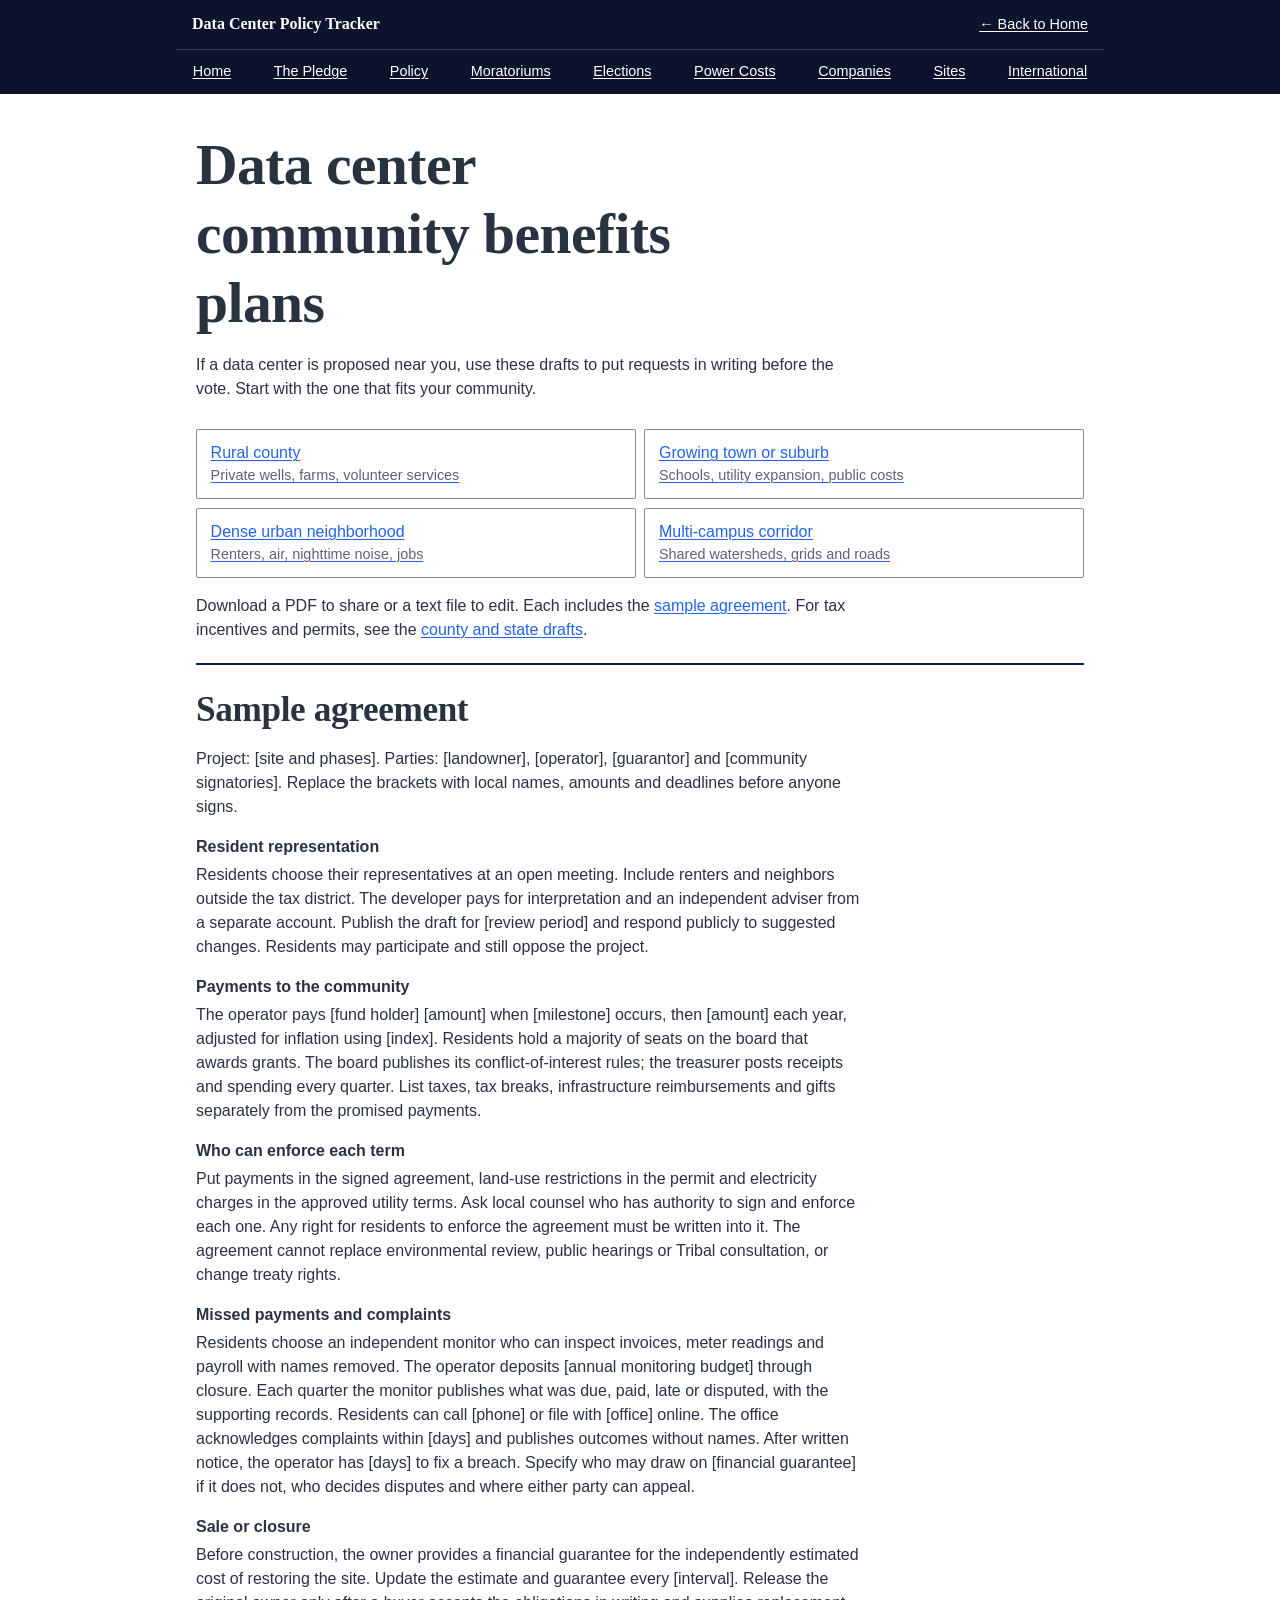
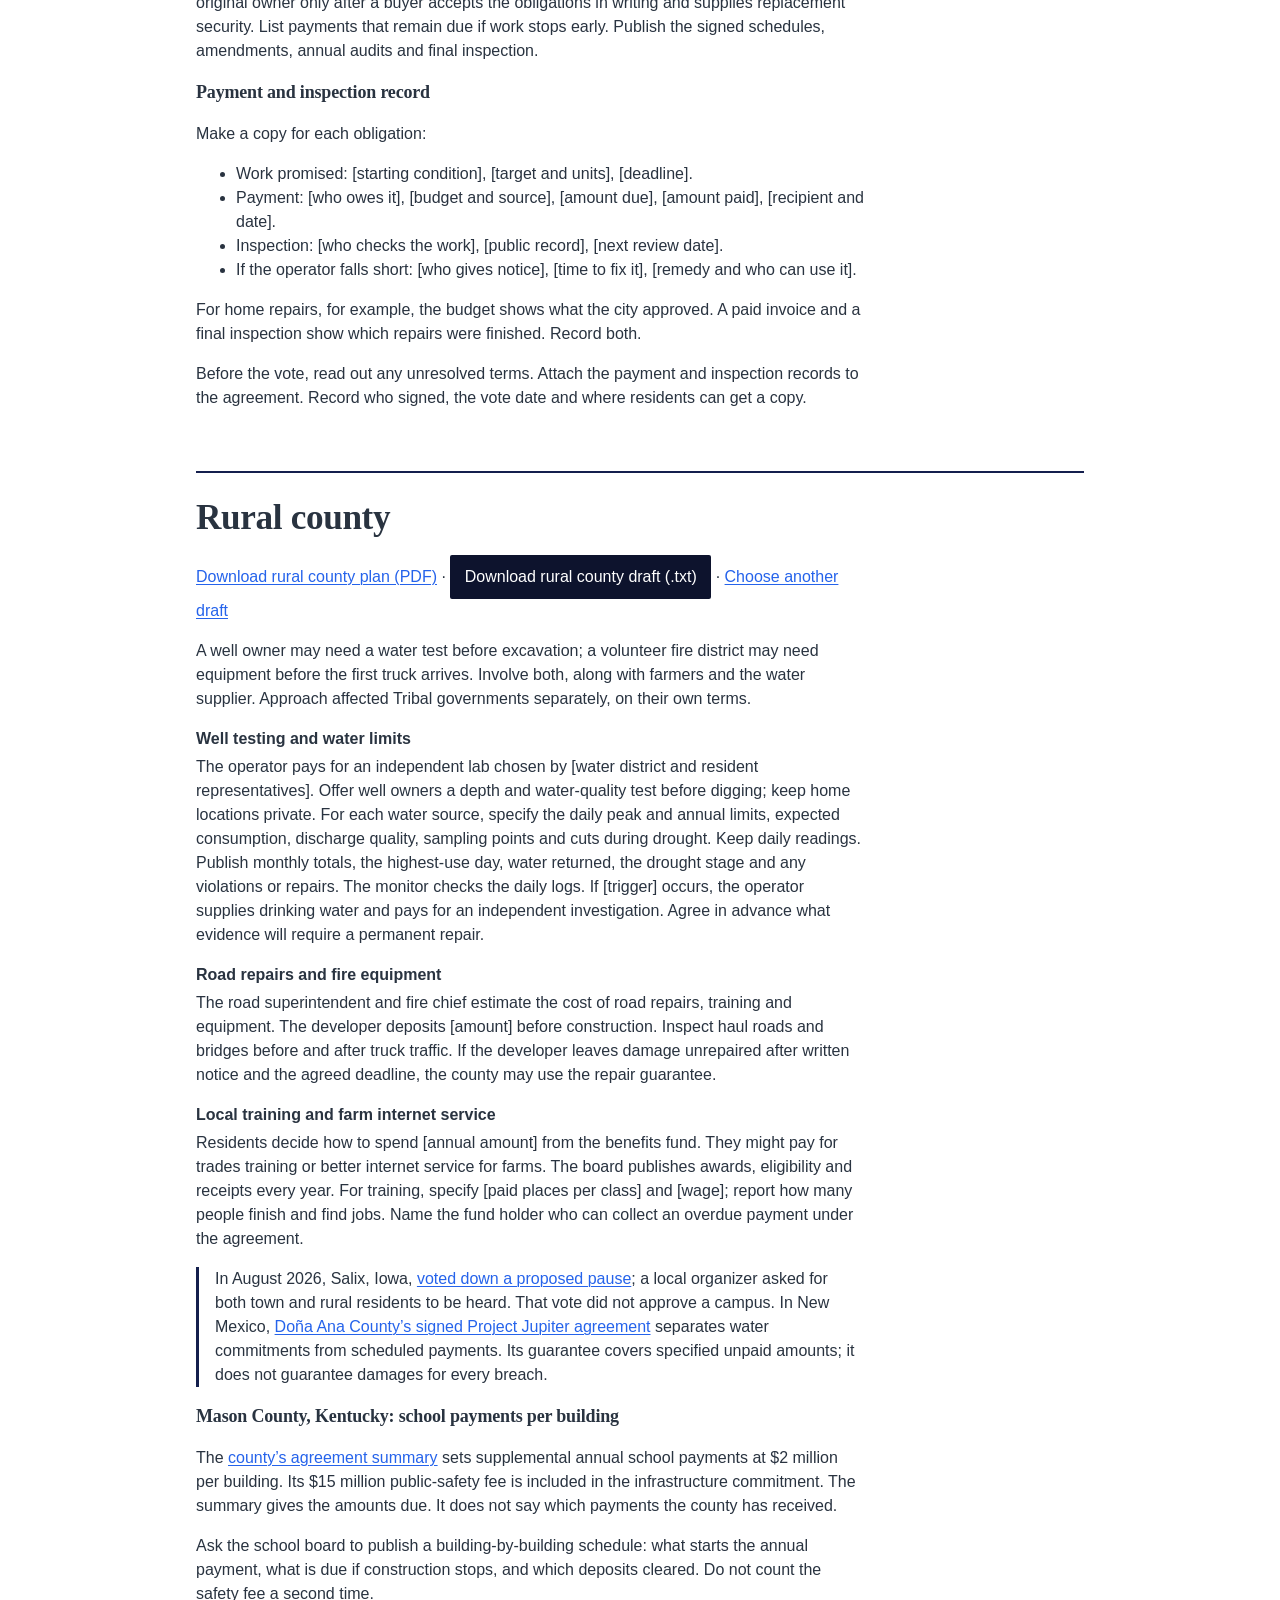
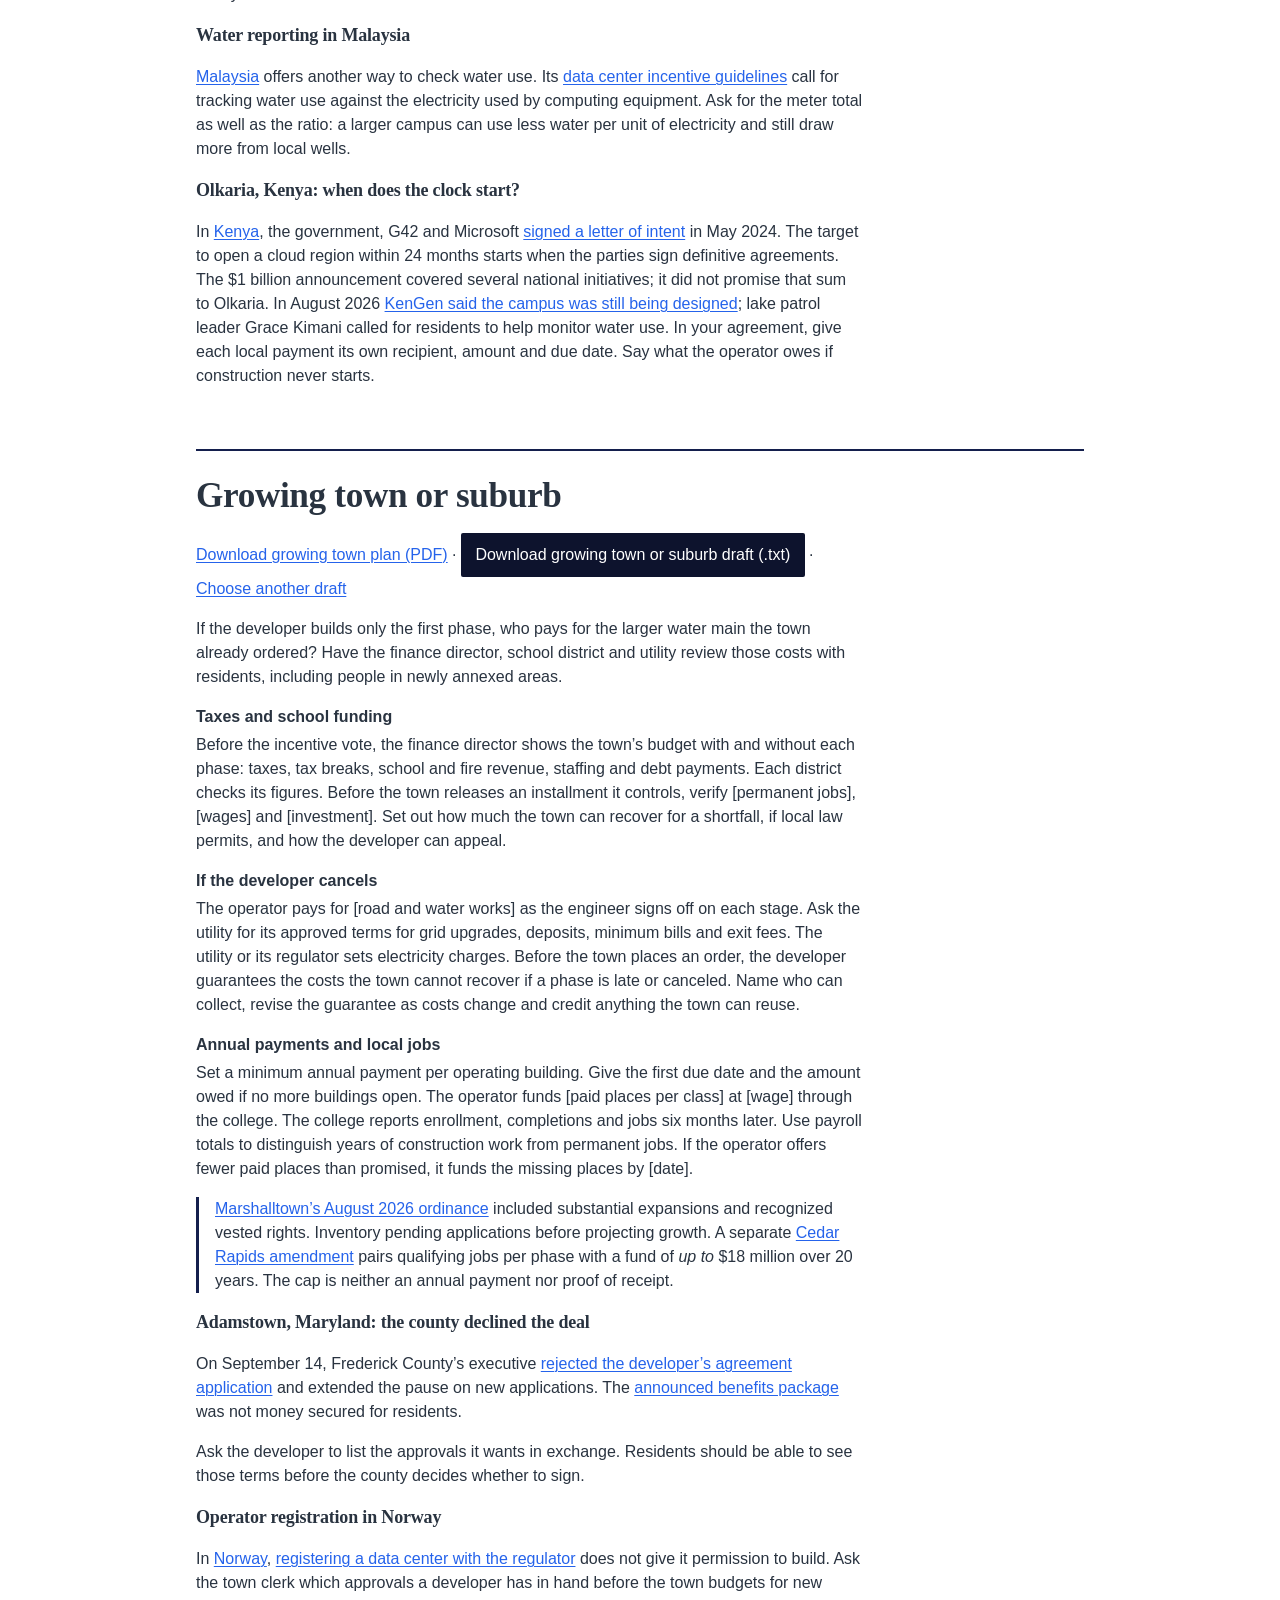
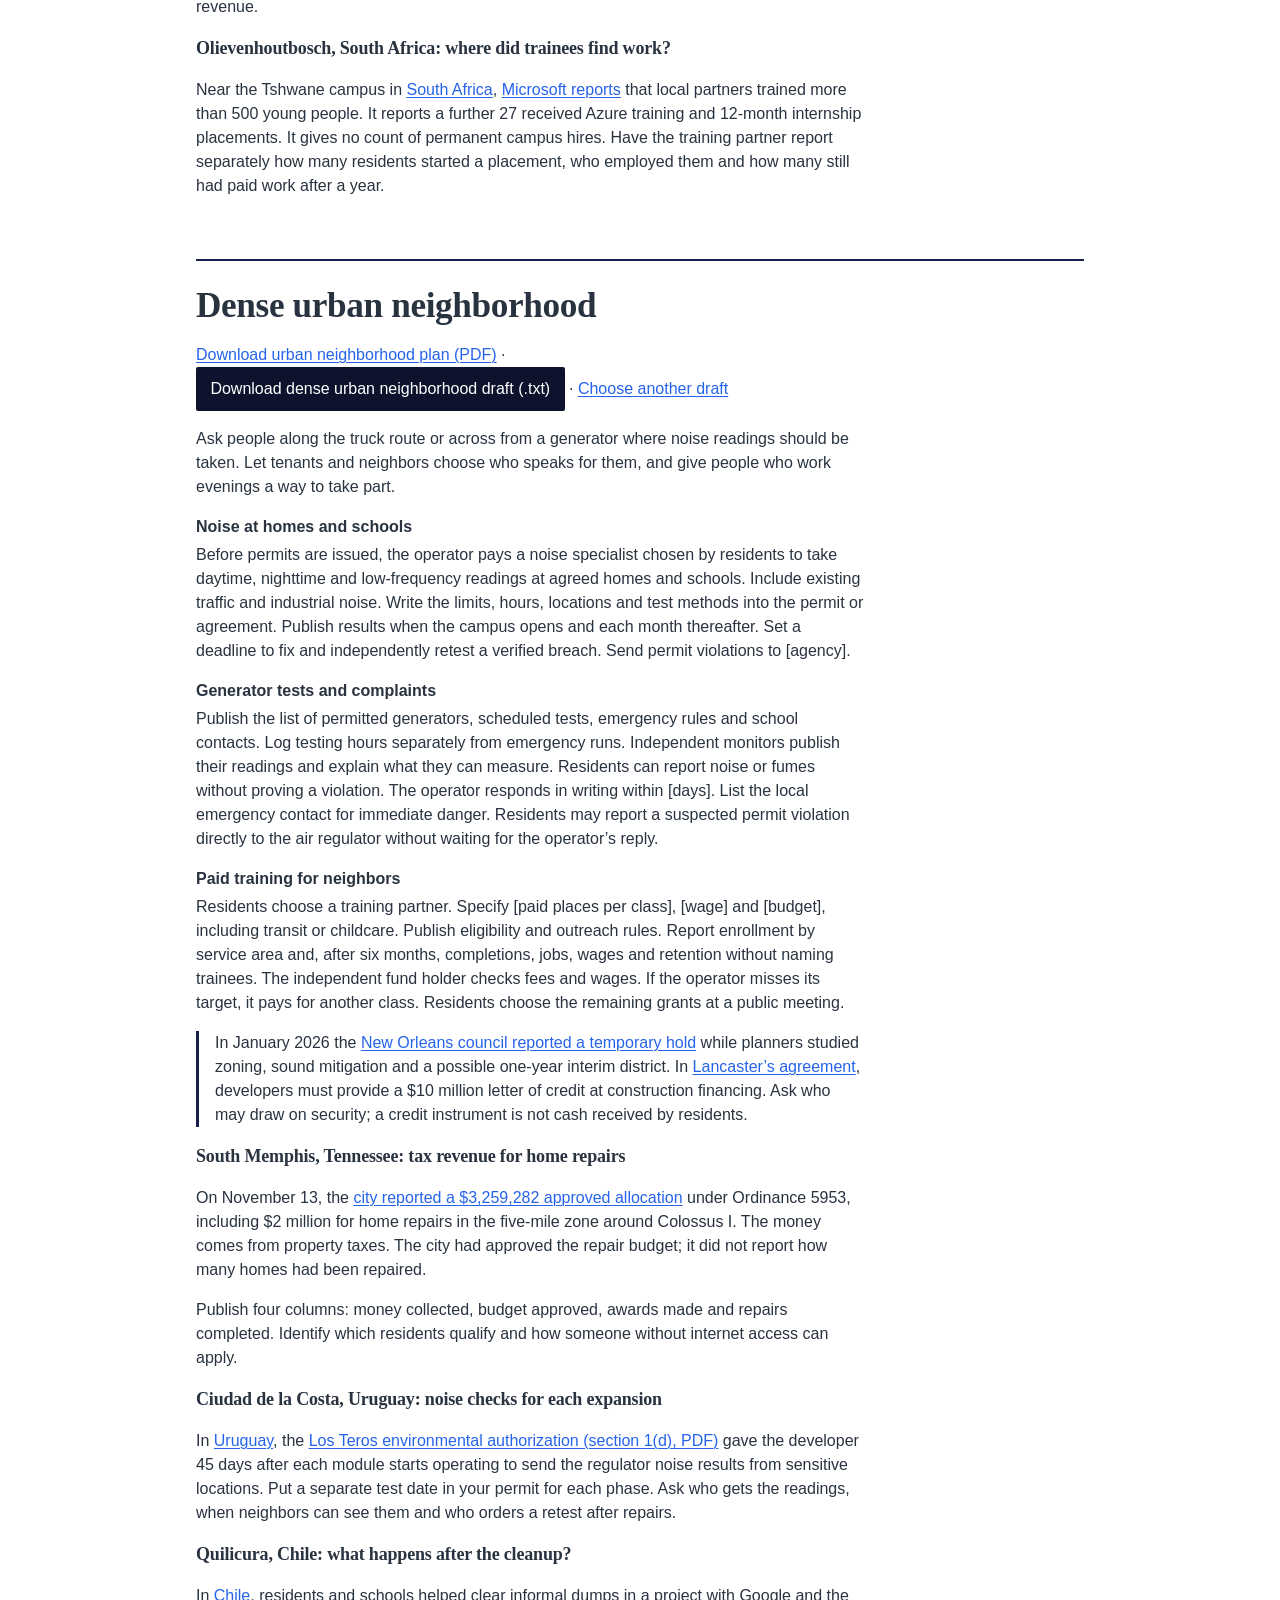
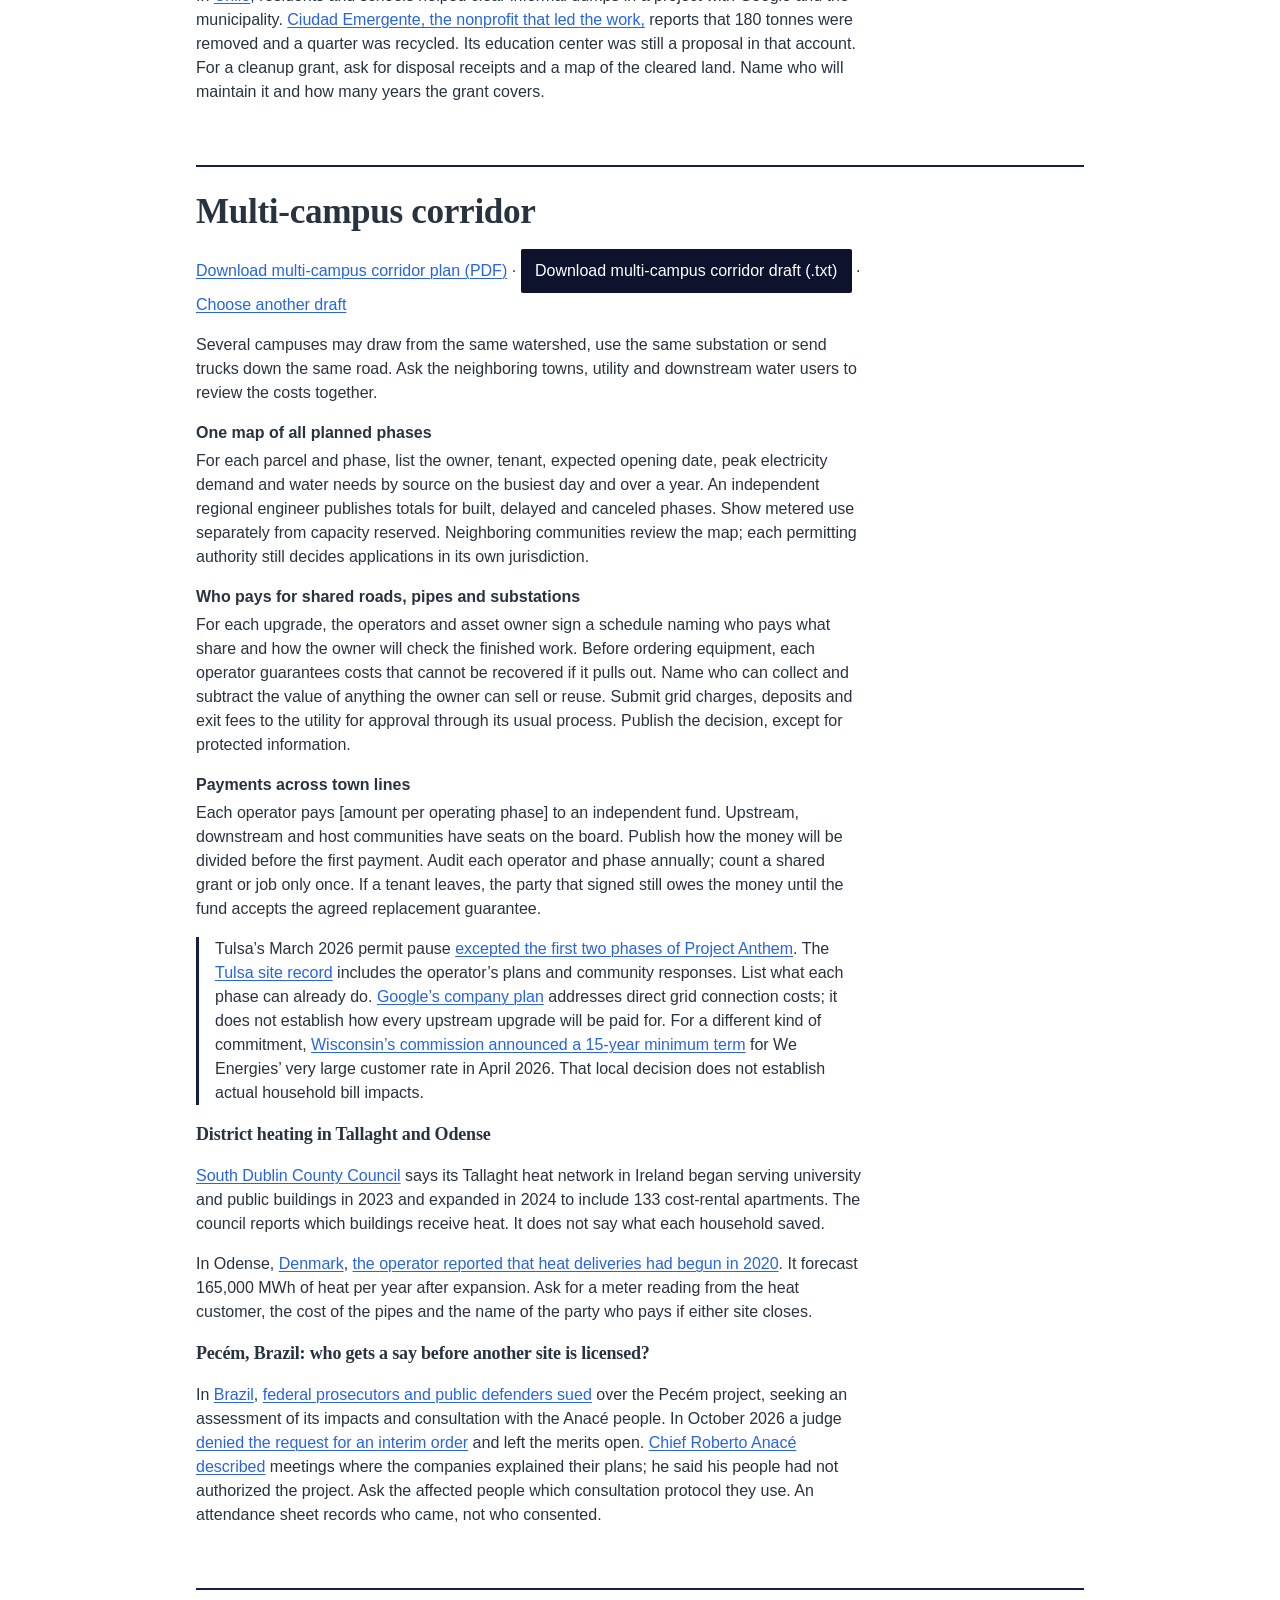
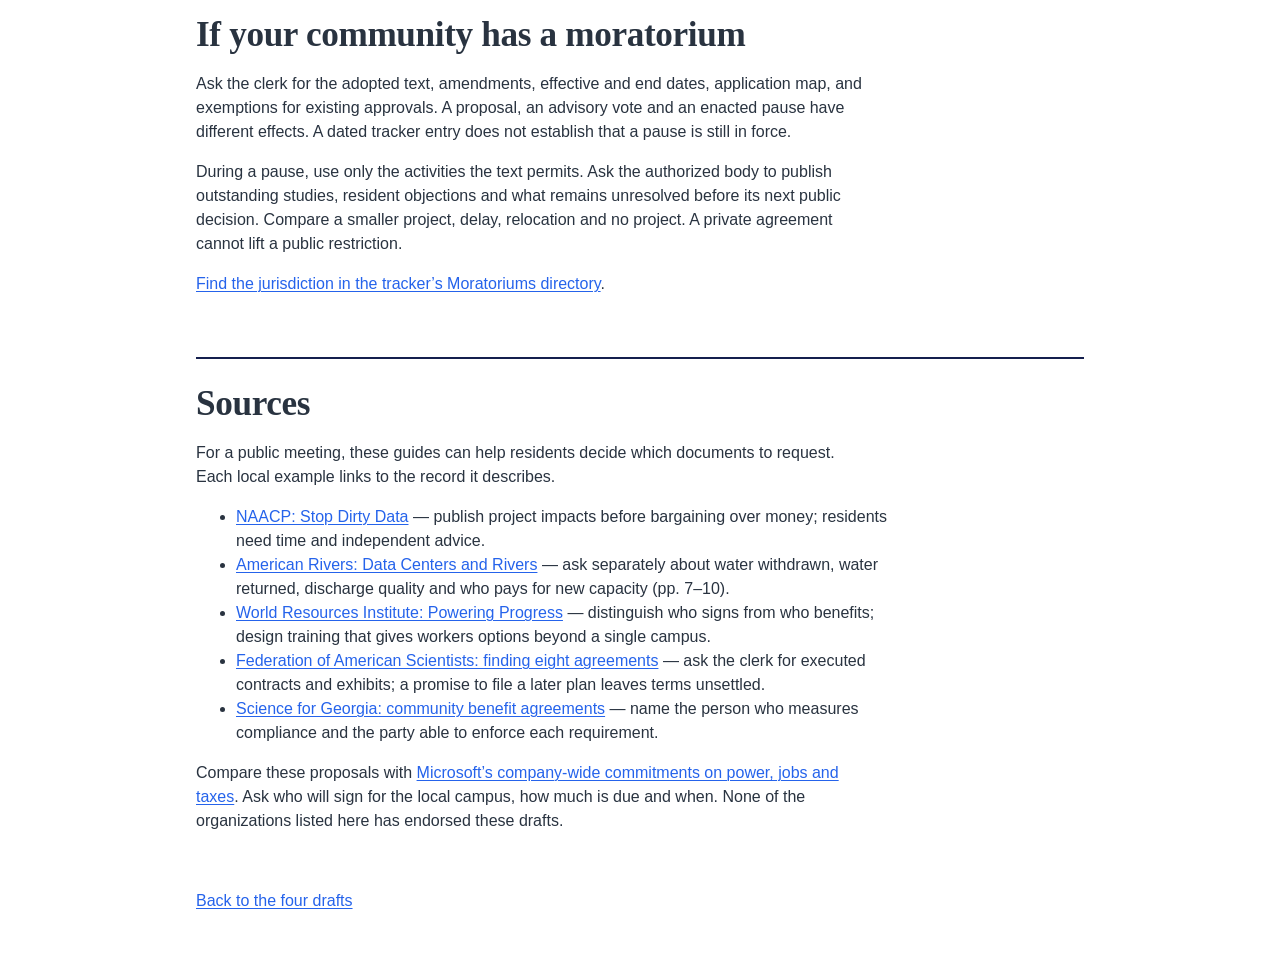
==== commit 7ab2b9cc: "Cite the Pecém ruling and spell out noise checks and the Olkaria timeline" ====
--- a/docs/community-benefits.html
+++ b/docs/community-benefits.html
@@ -108,7 +108,7 @@
     <h3>Water reporting in Malaysia</h3>
     <p><a href="index.html#country/MY">Malaysia</a> offers another way to check water use. Its <a href="https://www.mida.gov.my/wp-content/uploads/2024/12/Guideline-for-Sustainable-Development-of-Data-Centre.pdf">data center incentive guidelines</a> call for tracking water use against the electricity used by computing equipment. Ask for the meter total as well as the ratio: a larger campus can use less water per unit of electricity and still draw more from local wells.</p>
     <h3>Olkaria, Kenya: when does the clock start?</h3>
-    <p>In <a href="index.html#country/KE">Kenya</a>, the government, G42 and Microsoft <a href="https://www.kenyanews.go.ke/kenya-g42-microsoft-sign-letter-of-intent/">signed a letter of intent</a> in May 2024. The target to open a cloud region within 24 months starts when the parties sign definitive agreements. The $1 billion announcement covered several national initiatives; it did not promise that sum to Olkaria. In your agreement, give each local payment its own recipient, amount and due date. Say what the operator owes if construction never starts.</p>
+    <p>In <a href="index.html#country/KE">Kenya</a>, the government, G42 and Microsoft <a href="https://www.kenyanews.go.ke/kenya-g42-microsoft-sign-letter-of-intent/">signed a letter of intent</a> in May 2024. The target to open a cloud region within 24 months starts when the parties sign definitive agreements. The $1 billion announcement covered several national initiatives; it did not promise that sum to Olkaria. In August 2026 <a href="https://www.aljazeera.com/economy/2026/8/24/can-kenyas-ai-ambitions-coexist-with-naivashas-water-needs">KenGen said the campus was still being designed</a>; lake patrol leader Grace Kimani called for residents to help monitor water use. In your agreement, give each local payment its own recipient, amount and due date. Say what the operator owes if construction never starts.</p>
     <p class="bp-pdf"><a href="plans/rural-community-benefits.pdf" download>Download rural county plan (PDF)</a></p>
   </article>
   <article id="town" aria-labelledby="town-title">
@@ -160,7 +160,7 @@
     <p><a href="https://www.sdcc.ie/en/climate-action/spotlight-tallaght-district-heating-scheme/tallaght-district-heating-scheme.html">South Dublin County Council</a> says its Tallaght heat network in Ireland began serving university and public buildings in 2023 and expanded in 2024 to include 133 cost-rental apartments. The council reports which buildings receive heat. It does not say what each household saved.</p>
     <p>In Odense, <a href="index.html#country/DK">Denmark</a>, <a href="https://datacenters.atmeta.com/2020/10/we-are-expanding-facebooks-odense-data-center/">the operator reported that heat deliveries had begun in 2020</a>. It forecast 165,000 MWh of heat per year after expansion. Ask for a meter reading from the heat customer, the cost of the pipes and the name of the party who pays if either site closes.</p>
     <h3>Pecém, Brazil: who gets a say before another site is licensed?</h3>
-    <p>In <a href="index.html#country/BR">Brazil</a>, <a href="https://www.mpf.mp.br/o-mpf/unidades/pr-ce/noticias/mpf-e-dpu-vao-a-justica-para-impedir-operacao-de-data-center-no-complexo-do-pecem-em-caucaia-ce">federal prosecutors and public defenders sued</a> over the Pecém project, seeking an assessment of its impacts and consultation with the Anacé people. In October a judge declined to order those measures on an interim basis. <a href="https://cimi.org.br/2026/09/povo-anace-data-centers/">Chief Roberto Anacé described</a> meetings where the companies explained their plans; he said his people had not authorized the project. Ask the affected people which consultation protocol they use. An attendance sheet records who came, not who consented.</p>
+    <p>In <a href="index.html#country/BR">Brazil</a>, <a href="https://www.mpf.mp.br/o-mpf/unidades/pr-ce/noticias/mpf-e-dpu-vao-a-justica-para-impedir-operacao-de-data-center-no-complexo-do-pecem-em-caucaia-ce">federal prosecutors and public defenders sued</a> over the Pecém project, seeking an assessment of its impacts and consultation with the Anacé people. In October 2026 a judge <a href="https://diovanefranco.com.br/jurisprudencia-ambiental/data-center-no-pecem-justica-federal-nega-liminar-por-eiarima-e-consulta-previa/">denied the request for an interim order</a> and left the merits open. <a href="https://cimi.org.br/2026/09/povo-anace-data-centers/">Chief Roberto Anacé described</a> meetings where the companies explained their plans; he said his people had not authorized the project. Ask the affected people which consultation protocol they use. An attendance sheet records who came, not who consented.</p>
     <p class="bp-pdf"><a href="plans/corridor-community-benefits.pdf" download>Download multi-campus corridor plan (PDF)</a></p>
   </article>
   <section id="pause" class="bp-block">
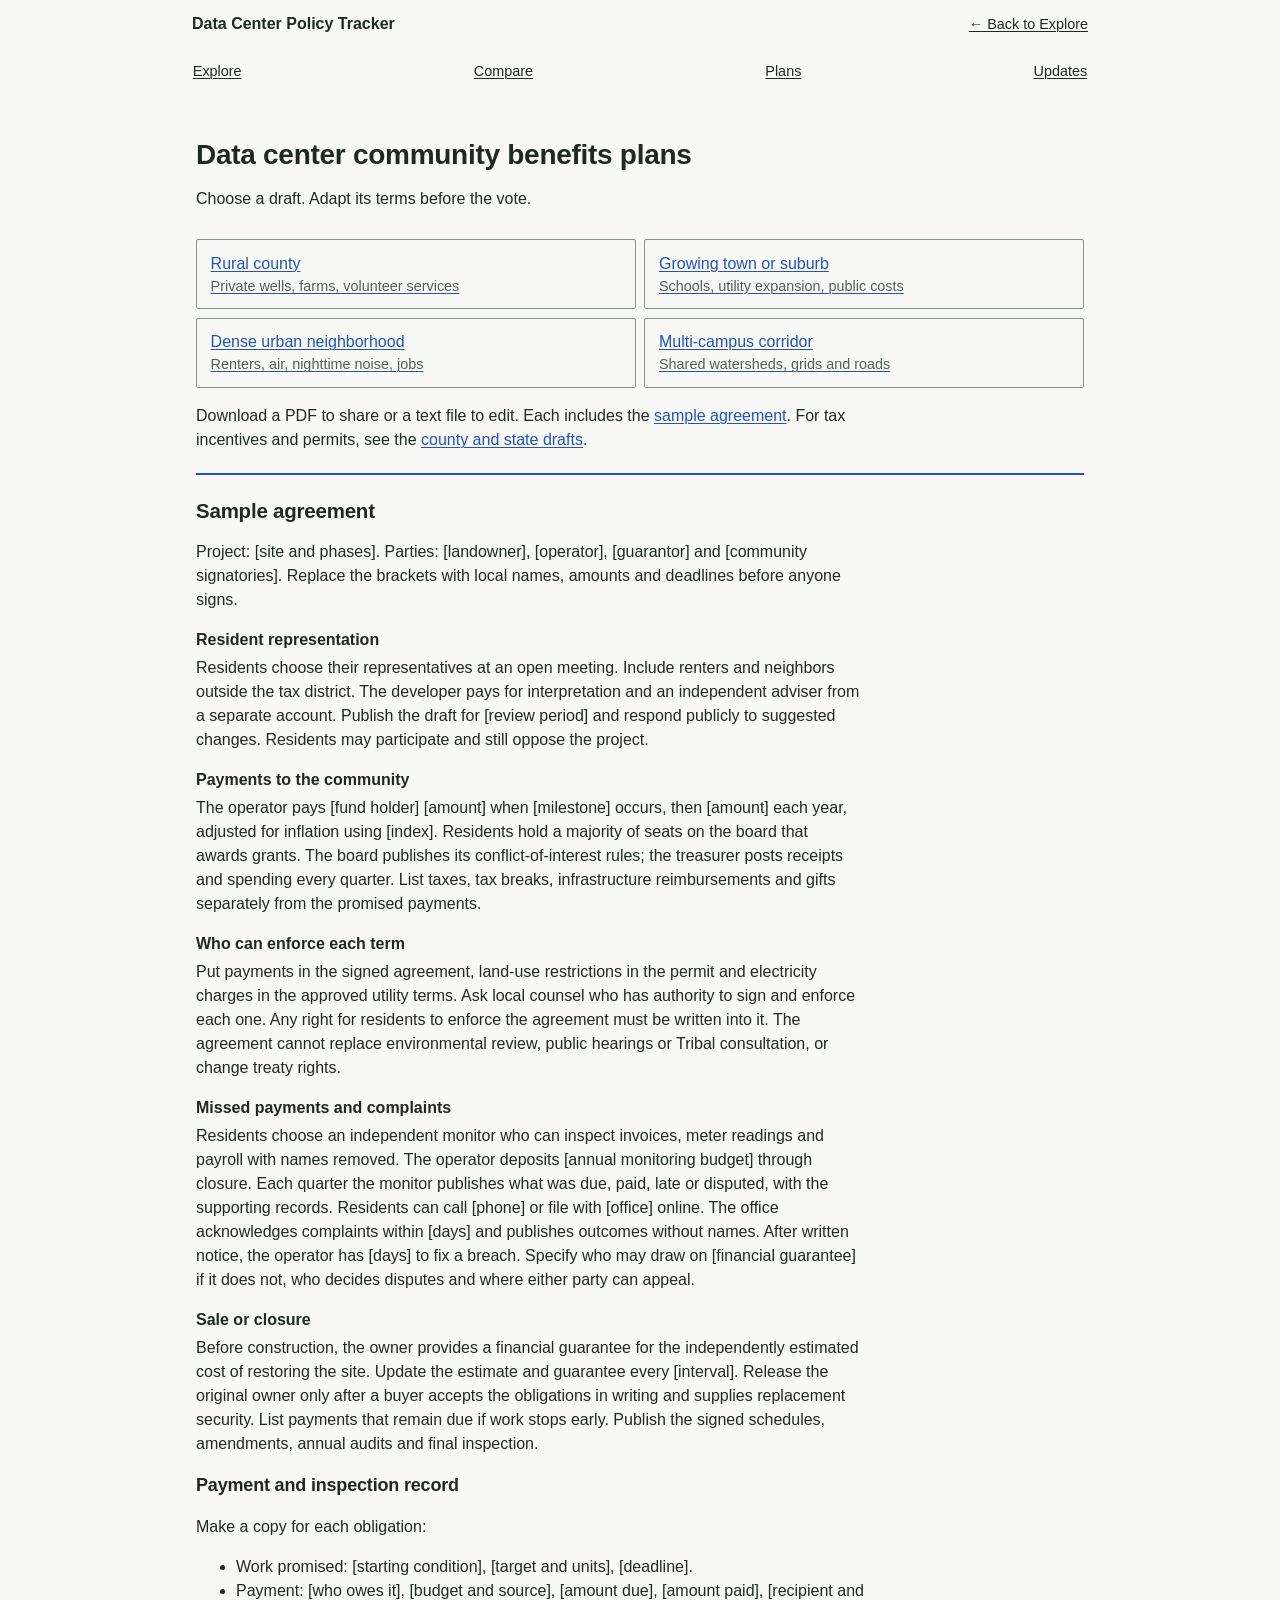
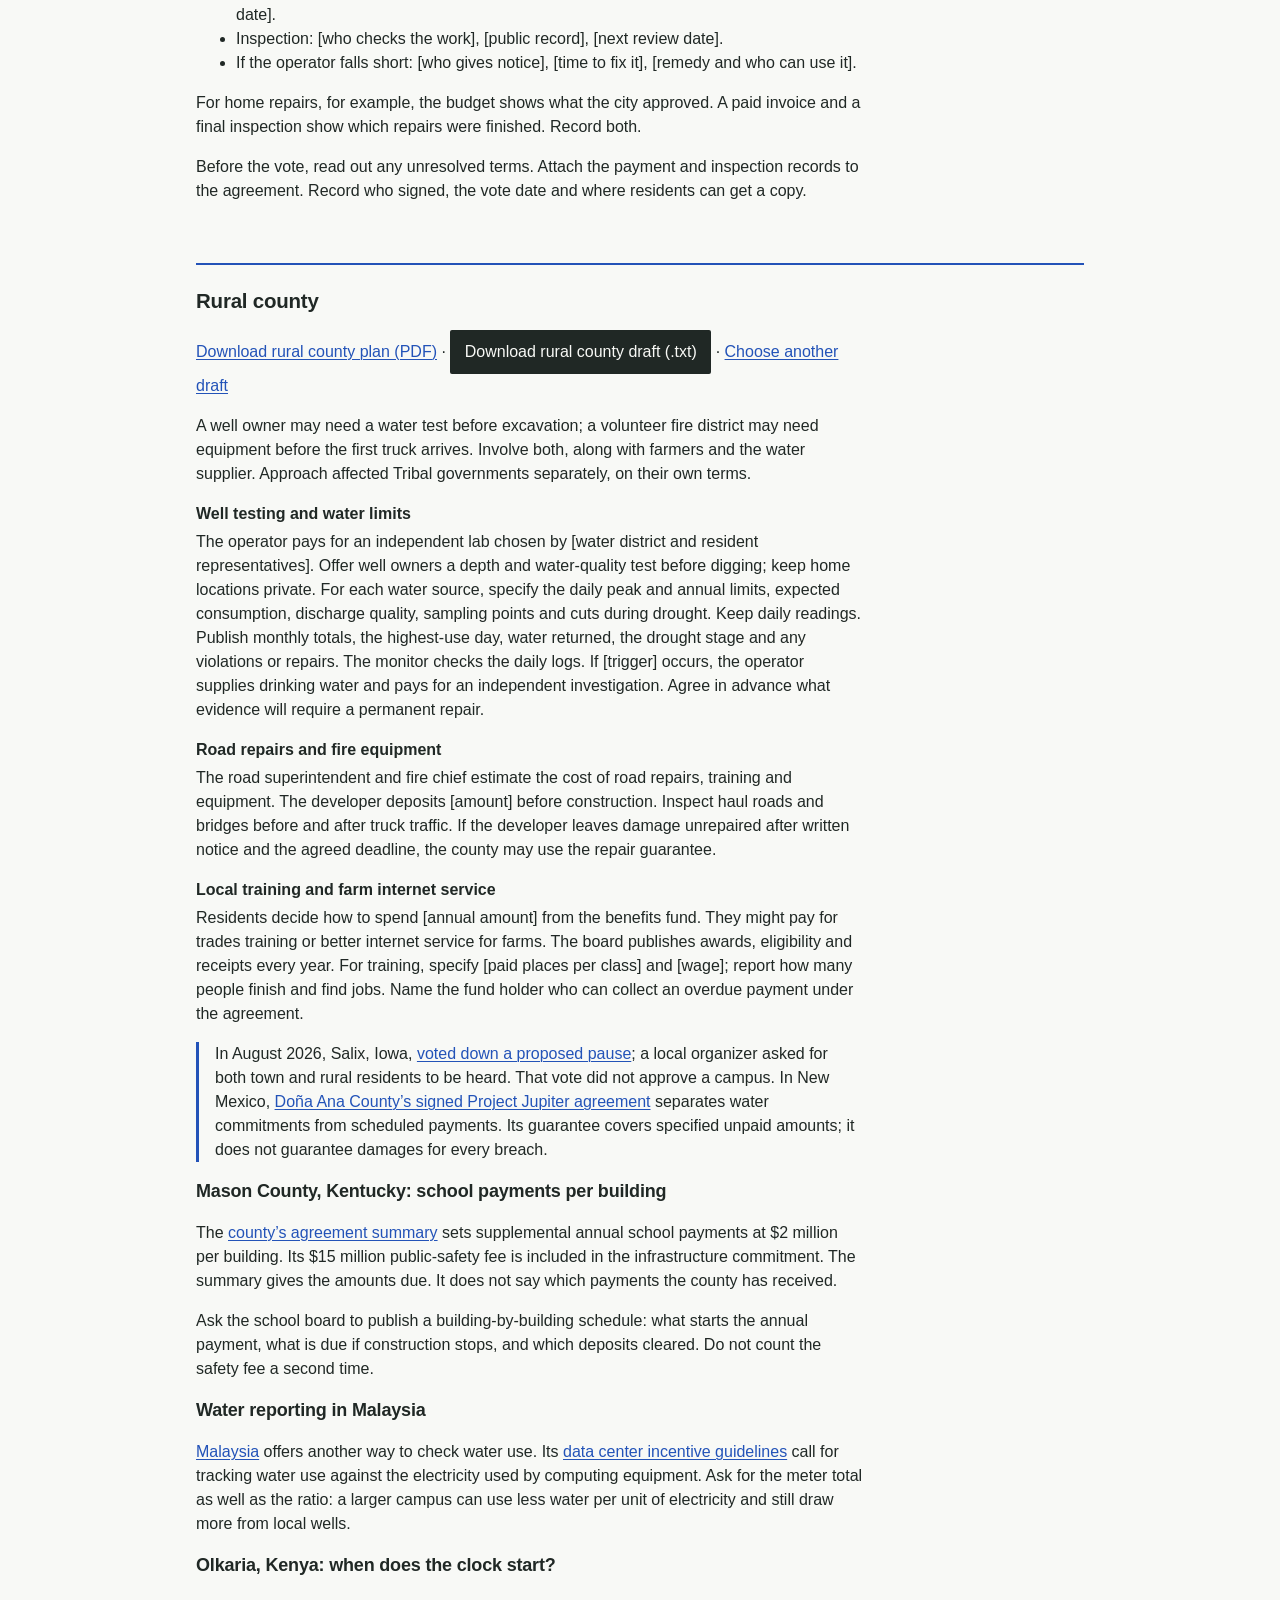
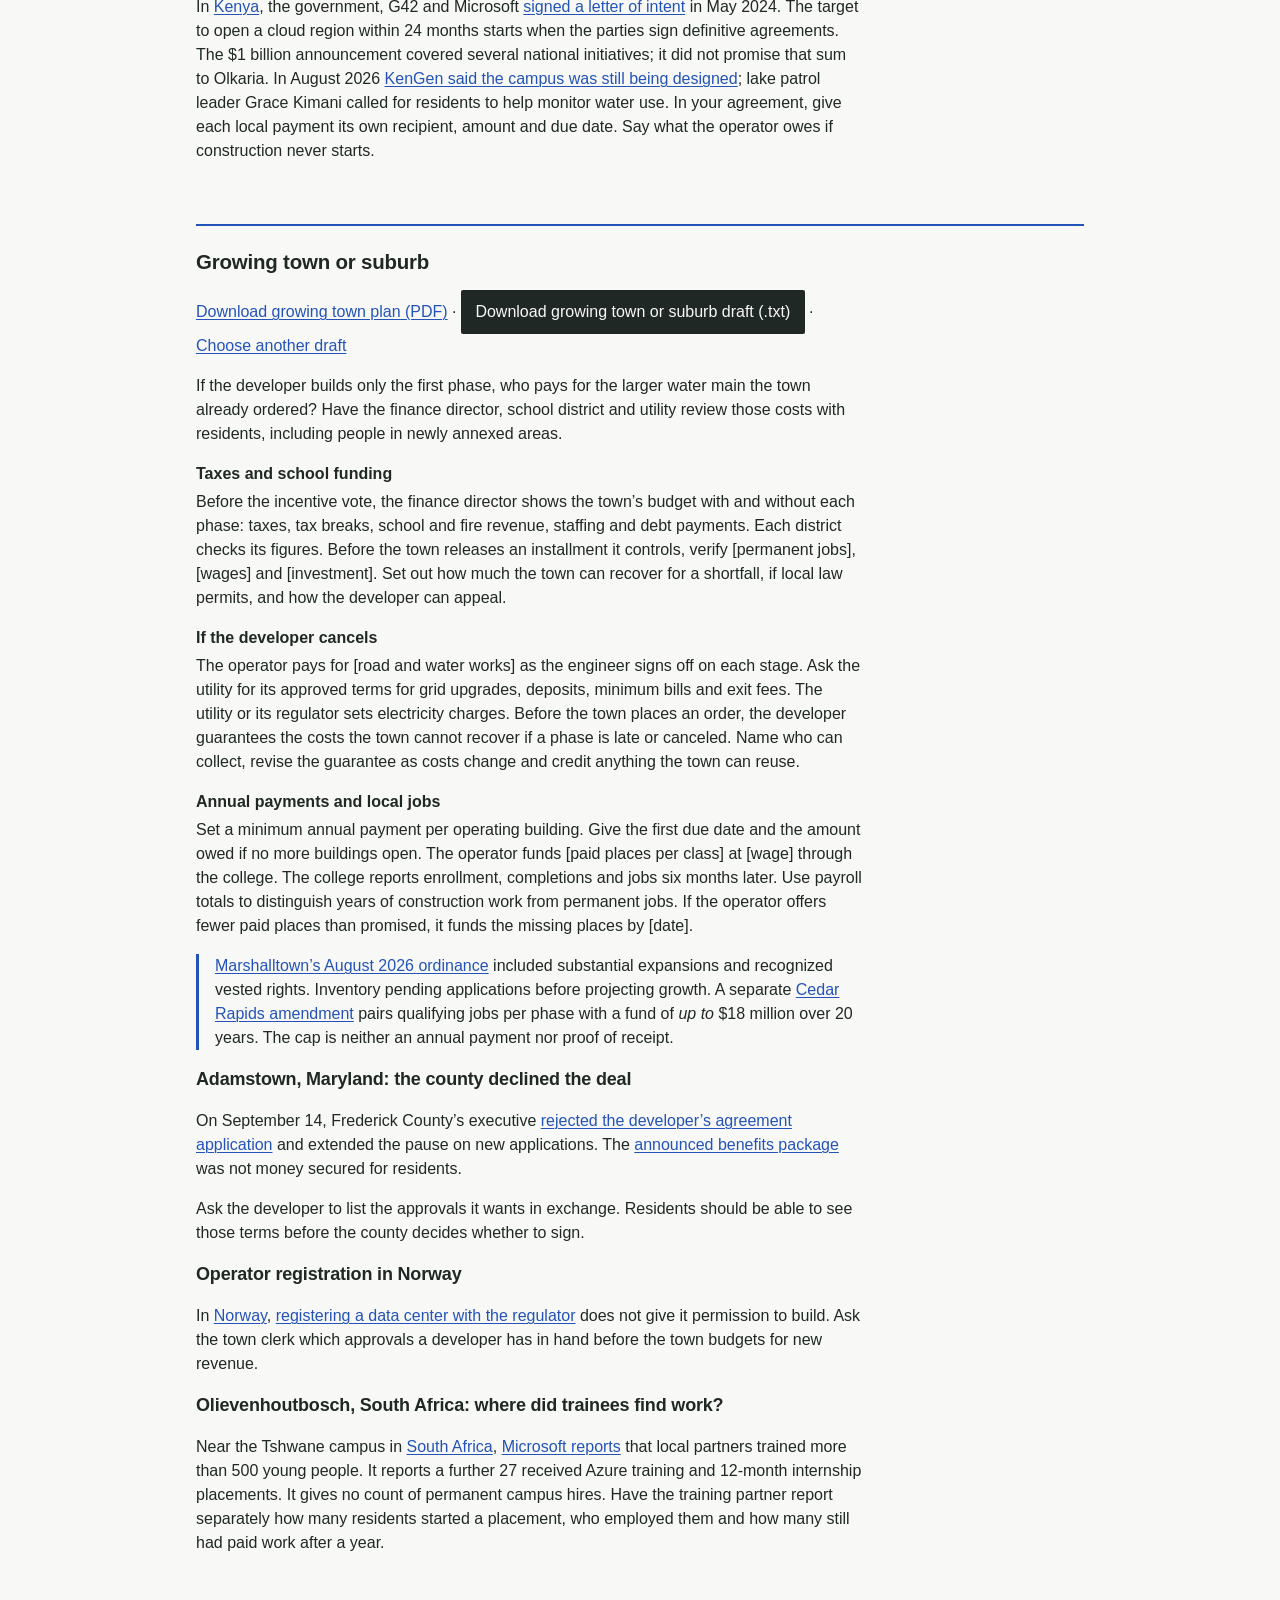
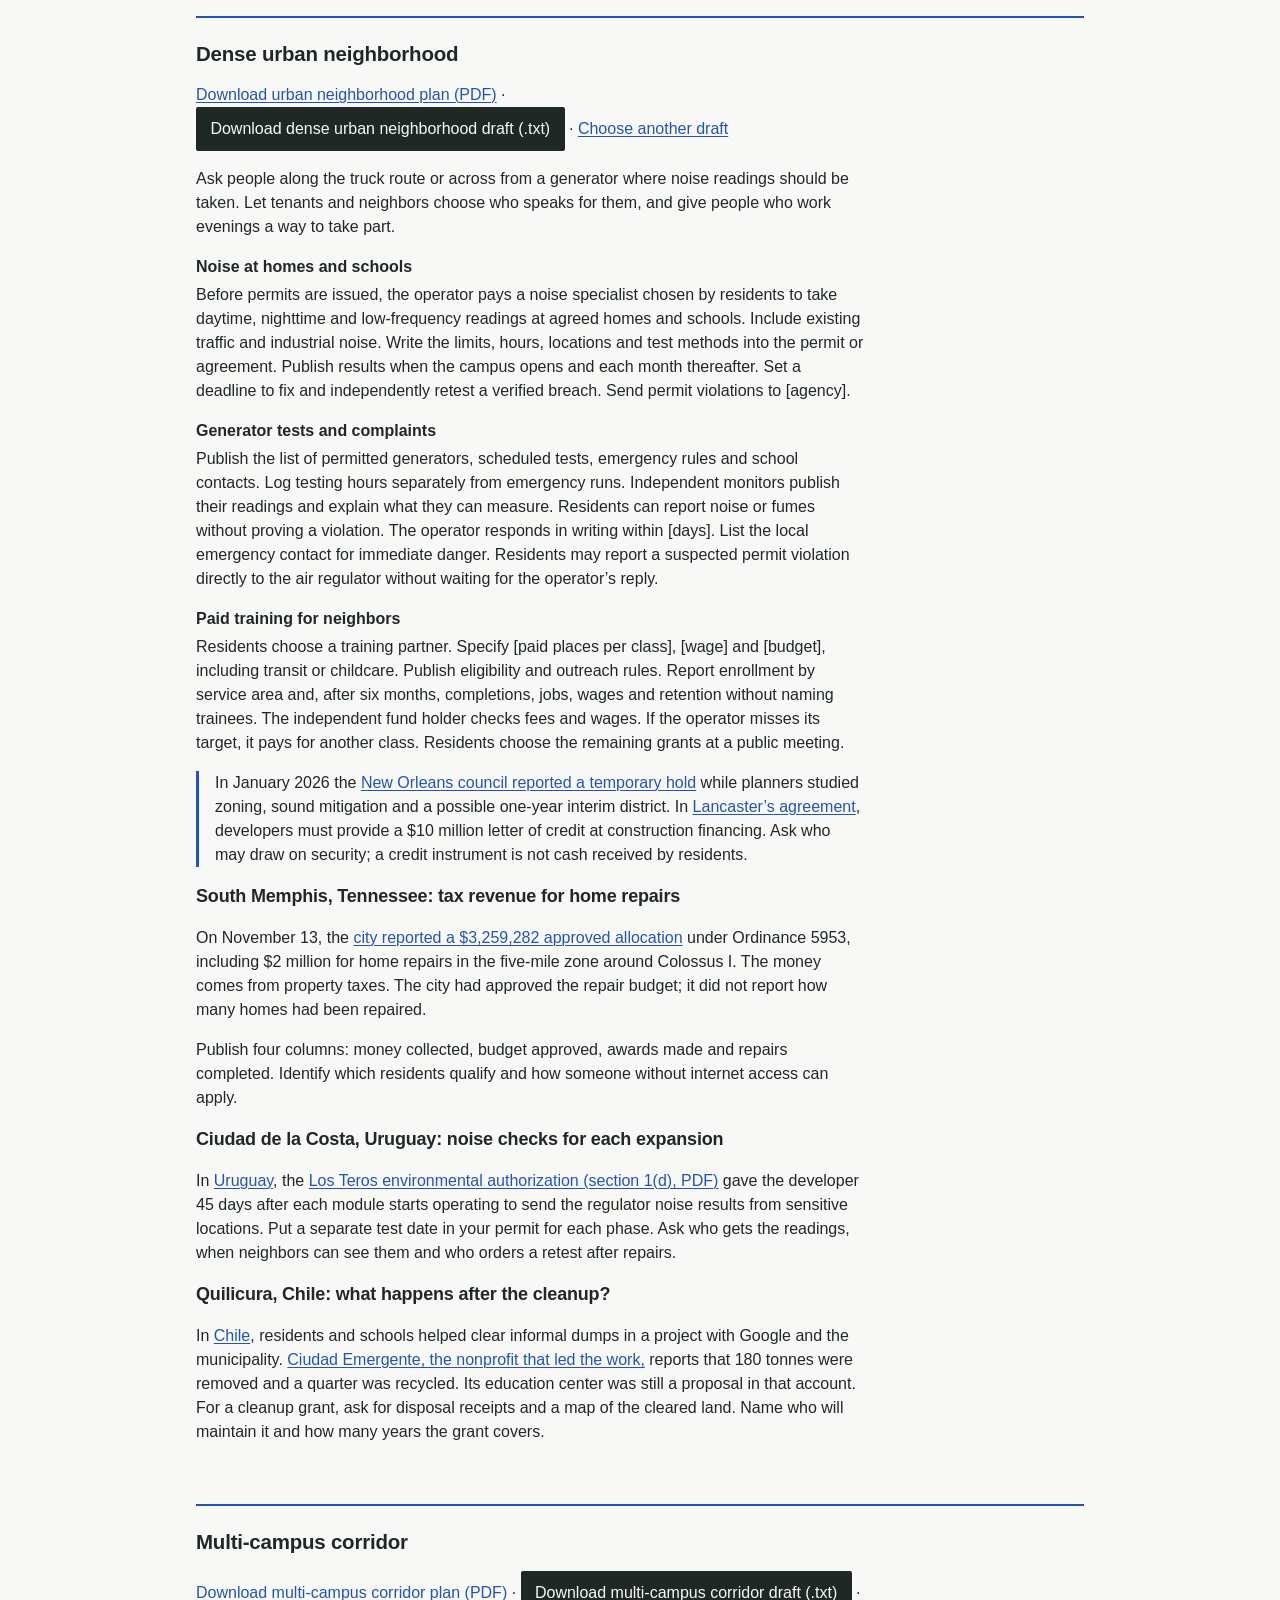
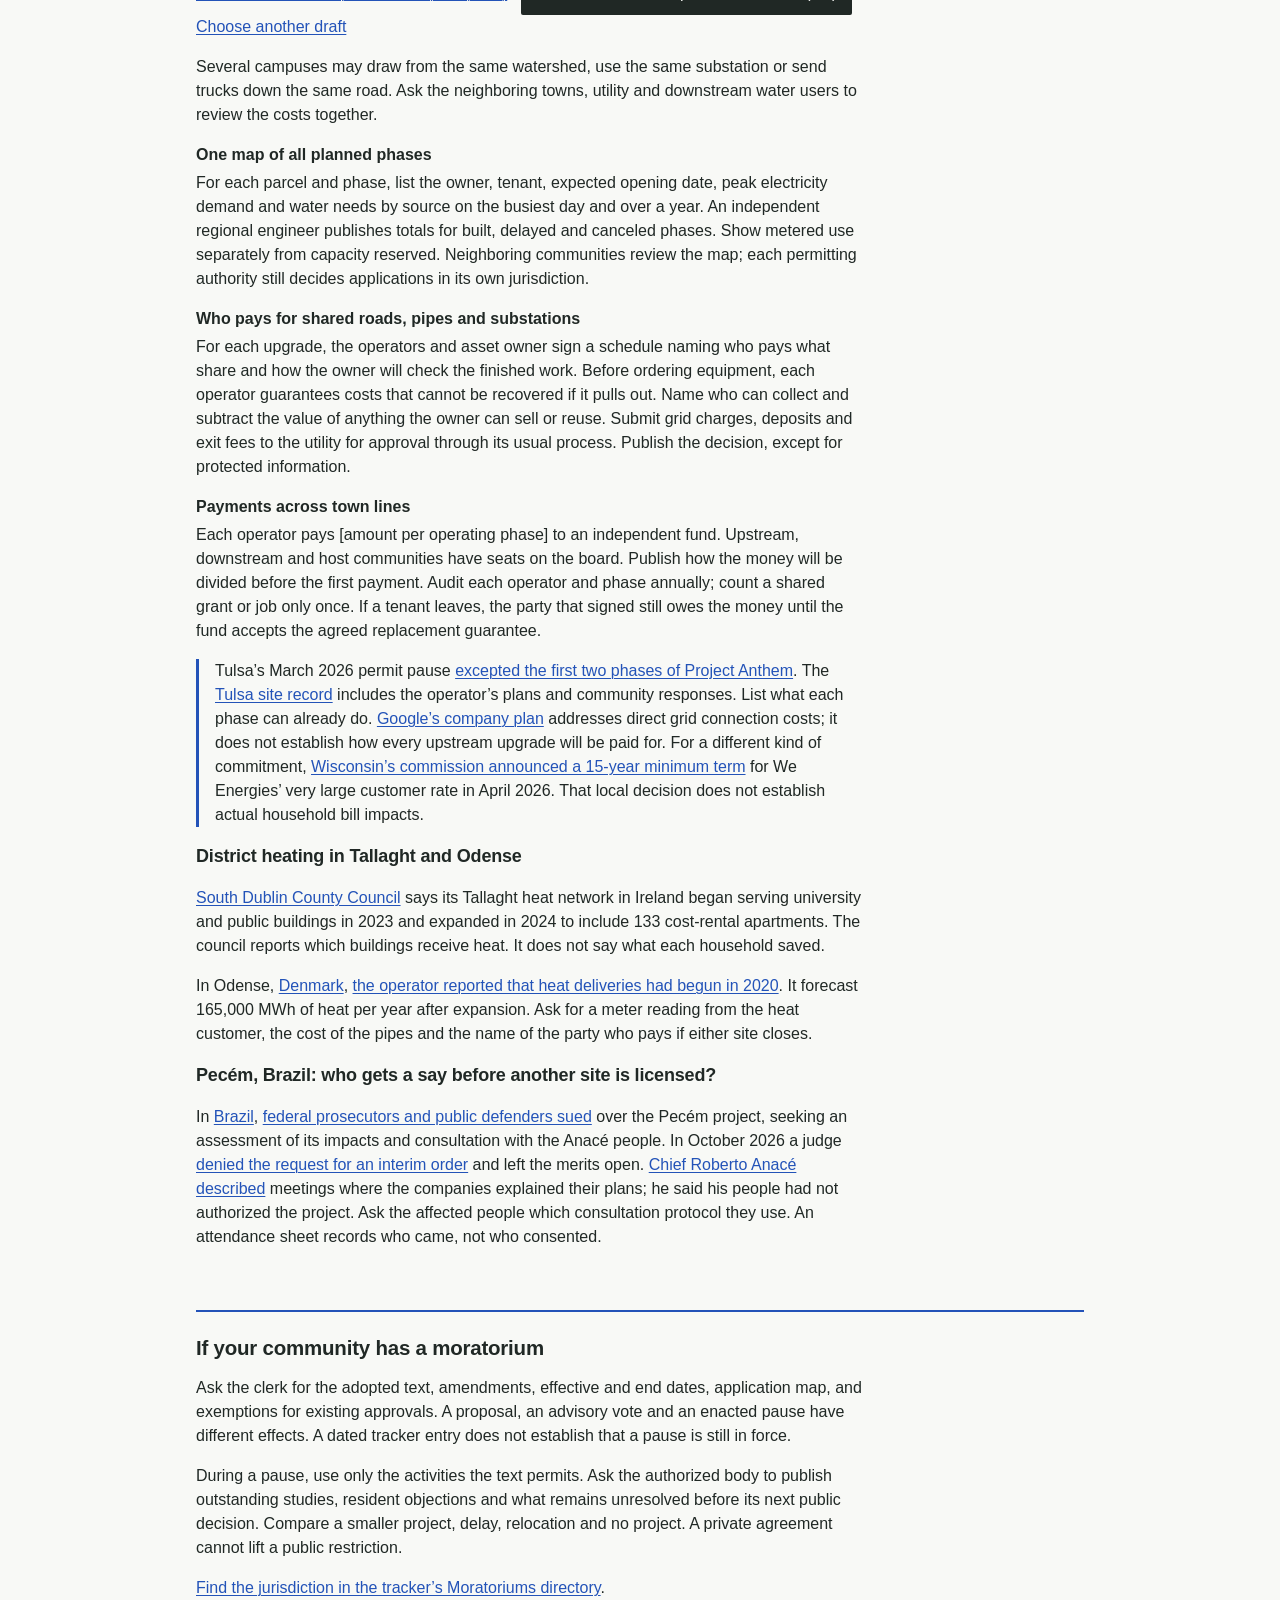
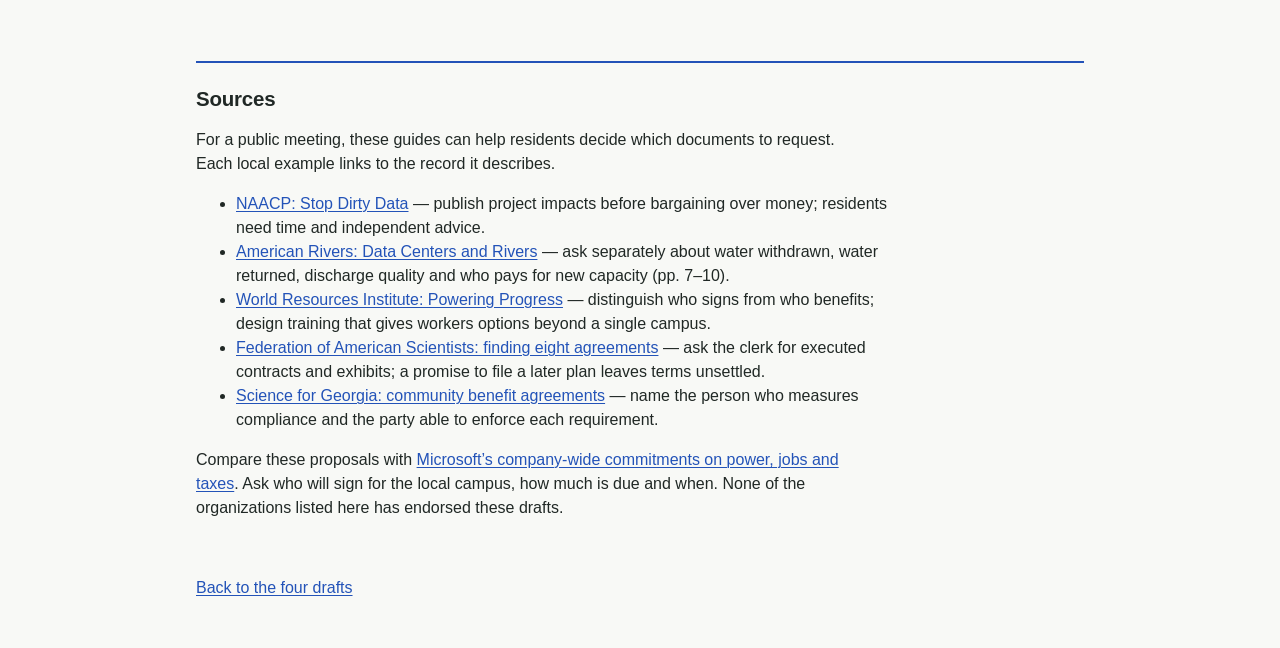
==== commit 1a86a3f1: "Redesign tracker navigation, search, comparison and updates" ====
--- a/docs/community-benefits.html
+++ b/docs/community-benefits.html
@@ -8,11 +8,11 @@
   <link rel="canonical" href="https://pranava0x0.github.io/datacenterpolicytracker/community-benefits.html">
   <meta property="og:title" content="Data center community benefits plans">
   <meta property="og:description" content="Pick a community, download its draft, and bring specific terms to the next meeting.">
-  <link rel="stylesheet" href="styles.css?v=20261111">
+  <link rel="stylesheet" href="styles.css?v=20261121-civic">
   <style>
     html { scroll-padding-top: var(--bp-header-height, 9rem); }
     main, .bp-bar > div, .bp-nav { max-width: 58rem; margin: auto; }
-    .bp-bar { position: sticky; top: 0; z-index: 10; background: var(--band-bg); color: var(--band-text); }
+    .bp-bar { position: sticky; top: 0; z-index: 10; background: var(--bg); color: var(--text); }
     .bp-bar > div { display: flex; justify-content: space-between; align-items: center; gap: .75rem; padding: .15rem 1rem; }
     .bp-bar > div span { font-family: var(--font-serif); font-weight: 600; }
     .bp-bar a { display: inline-flex; align-items: center; justify-content: center; min-height: 44px; }
@@ -27,8 +27,8 @@
     @media (max-height: 28rem) { .bp-bar { position: static; } html { scroll-padding-top: 0; } }
     .bp-bar a { color: inherit; }
     .bp-intro { padding: 1.25rem 0 .75rem; }
-    h1 { font-size: clamp(2.2rem, 5vw, 3.6rem); max-width: 19ch; }
-    h2 { font-size: clamp(1.6rem, 3.5vw, 2.2rem); }
+    h1 { font-size: var(--fs-3xl); max-width: 32ch; }
+    h2 { font-size: var(--fs-xl); }
     p, dd, li { max-width: 75ch; }
     .bp-picker { display:grid; grid-template-columns: repeat(2, minmax(0,1fr)); gap:.55rem; }
     .bp-picker a { display:block; padding:.7rem .85rem; border:1px solid var(--border-strong); border-radius:var(--radius-sm); }
@@ -47,23 +47,18 @@
 <body>
 <a class="skip-link" href="#main">Skip to plans</a>
 <header class="bp-bar">
-  <div><span>Data Center Policy Tracker</span><a id="bp-back" href="index.html#overview">← Back to Home</a></div>
+  <div><span>Data Center Policy Tracker</span><a id="bp-back" href="index.html#overview">← Back to Explore</a></div>
   <nav class="bp-nav" aria-label="Main navigation">
-    <a href="index.html#overview">Home</a>
-    <a href="index.html#ratepayer">The Pledge</a>
-    <a href="index.html#policies">Policy</a>
-    <a href="index.html#moratoriums">Moratoriums</a>
-    <a href="index.html#elections">Elections</a>
-    <a href="index.html#tariffs">Power Costs</a>
-    <a href="index.html#comparison">Companies</a>
-    <a href="index.html#explorer">Sites</a>
-    <a href="index.html#world">International</a>
+    <a href="index.html#overview">Explore</a>
+    <a href="index.html#compare">Compare</a>
+    <a href="community-benefits.html" aria-current="page">Plans</a>
+    <a href="index.html#updates">Updates</a>
   </nav>
 </header>
 <main id="main">
   <header class="bp-intro">
     <h1>Data center community benefits plans</h1>
-    <p>If a data center is proposed near you, use these drafts to put requests in writing before the vote. Start with the one that fits your community.</p>
+    <p>Choose a draft. Adapt its terms before the vote.</p>
   </header>
   <nav aria-label="Choose your draft" class="bp-picker" id="choose">
     <a href="#rural">Rural county<span>Private wells, farms, volunteer services</span></a>
--- a/docs/styles.css
+++ b/docs/styles.css
@@ -5,59 +5,25 @@
    hard-code colors elsewhere — read CSS vars via getComputedStyle in JS.
    ========================================================================== */
 
-/* Civic-record palette (v2): cool paper, near-black ink, one deep signal blue.
-   Deliberately NOT the warm cream the source page uses — a warm-cream-and-gold
-   editorial look reads as a consumer AI product, and this is a public record.
-   Cool paper reads as a registry or an investigative newsroom, which is what
-   the site actually is. The pledge's STRUCTURE is what we borrowed (Roman
-   numeral commitments, letterspaced kickers, big display serif); the colour is
-   ours.
-
-   Every value below is a literal in BOTH this block and the dark block
-   (DESIGN.md 12.12: a `var()` alias in :root only computes on :root and does
-   NOT propagate the dark override to descendants). */
+/* Independent civic index: paper, graphite and one blue accent.
+   Status and evidence colors retain their editorial meanings. */
 :root {
-  /* v3 civic palette, taken from whitehouse.gov's own presets (extracted from
-     the live site 2026-08-03): white paper, charcoal ink (#293340), deep navy
-     (#0D132D / #151A30 / #141F4D), signal red (#B50000), amber (#FFBD00 —
-     10.9:1 on the navy band, 1.7:1 on white, so it is a MARK color on light
-     surfaces and a text color only on the band), stone (#E8E6E0) and
-     pale-gray (#D9DEE8). Every text pairing below was contrast-computed
-     before landing; see the commit message for the table. */
-  --bg: #ffffff;
+  --bg: #f8f9f6;
   --surface: #ffffff;
-  --surface-2: #f3f3f3;
-  --text: #293340;
-  --text-muted: #5a6572;
-  --border: #d9dee8;
-  --border-strong: #8a8a8a;
-  --accent: #141f4d;
-  --accent-soft: #e3e7f2;
-  /* Deliberately NOT --accent's navy: navy-on-white text and this navy link
-     color compute to ~1.23:1 contrast against each other, so a link with no
-     other visual cue (many use text-decoration: none at rest, underline only
-     on :hover) reads as indistinguishable body copy. #2563eb keeps AA against
-     white (5.17:1) while roughly doubling the link/text separation (~2.48:1)
-     — the practical ceiling given how dark --text already is; 3:1 would need
-     --text itself to lighten, out of scope here. */
-  --link: #2563eb;
-
-  /* ONE structural accent (2026-08-24, user-directed): the deep navy that
-     links, the tab underline and tile rules already used. The old separate
-     red mark/rule pair made the chrome read as alarm; whitehouse.gov red
-     survives only where color carries a data meaning — the
-     failed/rejected/negative status tokens. */
-
-  /* The inked band — the dark section the commitments render on. Deliberately
-     dark in BOTH themes (it is a figure, not a surface), so its own foreground
-     tokens travel with it rather than inheriting the page theme. */
-  --band-bg: #0d132d;
-  --band-text: #ffffff;
-  --band-text-muted: #abb4c4;
-  --band-accent: #ffbd00;
-  --band-hairline: rgba(255, 255, 255, 0.18);
-
-  --hairline: rgba(41, 51, 64, 0.16);
+  --surface-2: #edf0eb;
+  --text: #202825;
+  --text-muted: #536058;
+  --border: #d6dcd5;
+  --border-strong: #87958b;
+  --accent: #2353b8;
+  --accent-soft: #e7edf9;
+  --link: #2353b8;
+  --band-bg: #202825;
+  --band-text: #f8f9f6;
+  --band-text-muted: #c1ccc3;
+  --band-accent: #a5c3ff;
+  --band-hairline: rgba(248, 249, 246, 0.2);
+  --hairline: rgba(32, 40, 37, 0.16);
 
   /* Per-stance colors (community responses) */
   --stance-positive: #25663f;
@@ -166,19 +132,9 @@
   --theme-education: #8a4a5b;
   --theme-engagement: #4a8a6b;
 
-  /* Exactly TWO families (2026-08-24, user-directed): one sans for body, UI
-     and labels; one serif for the masthead, headings and display numbers.
-     The old third (mono, for kickers/dates/counts) and fourth (a separate
-     display serif) read as four competing voices on one page. whitehouse.gov
-     names Instrument first; naming it costs nothing (it engages when locally
-     installed) and the stacks fall back to system faces — still no web
-     fonts, per the perf budget. */
-  --font-sans:
-    "Instrument Sans", -apple-system, BlinkMacSystemFont, "Segoe UI", Roboto,
-    "Helvetica Neue", Arial, sans-serif;
-  --font-serif:
-    "Instrument Serif", Georgia, "Iowan Old Style", "Palatino Linotype",
-    Palatino, "Book Antiqua", "Times New Roman", serif;
+  --font-sans: -apple-system, BlinkMacSystemFont, "Segoe UI", Roboto, "Helvetica Neue", Arial, sans-serif;
+  /* Compatibility for the existing print/export templates. */
+  --font-serif: var(--font-sans);
 
   /* Type scale (2026-09-23). Every font-size in this sheet is one of these;
      a new size is a design decision, not a styling one. */
@@ -190,7 +146,7 @@
   --fs-lg: 1.125rem; /* 18px: card titles */
   --fs-xl: 1.28rem; /* section headings */
   --fs-2xl: 1.4rem; /* view headings */
-  --fs-3xl: 1.55rem; /* masthead, stat numerals */
+  --fs-3xl: 1.75rem; /* masthead, stat numerals */
 
   /* Spacing scale (2026-10-19): the rhythm every card, section and pill gap
      draws from. */
@@ -210,31 +166,22 @@
 }
 
 [data-theme="dark"] {
-  --bg: #0d132d;
-  --surface: #151a30;
-  --surface-2: #141f4d;
-  --text: #e8e6e0;
-  --text-muted: #9aa4b6;
-  --border: #2a3450;
-  --border-strong: #3e4a6b;
-  --accent: #ffbd00;
-  --accent-soft: #33290a;
-  /* Same fix as the light-mode --link: the previous amber-adjacent value
-     (#ffcb33) sits at ~1.22:1 contrast against --text (#e8e6e0) — both are
-     light, so a link with no static underline was nearly indistinguishable
-     from body copy. #4d84ff keeps AA against --bg (5.2:1) and separates from
-     --text at ~2.82:1. */
-  --link: #4d84ff;
-
-  /* The band goes darker still in dark mode so it stays a distinct figure
-     against the already-dark page rather than blending into it. */
-  --band-bg: #070d1f;
-  --band-text: #ffffff;
-  --band-text-muted: #abb4c4;
-  --band-accent: #ffbd00;
-  --band-hairline: rgba(255, 255, 255, 0.18);
-
-  --hairline: rgba(232, 230, 224, 0.16);
+  --bg: #161c19;
+  --surface: #1d2520;
+  --surface-2: #28332c;
+  --text: #eef2ec;
+  --text-muted: #b0beb3;
+  --border: #39483e;
+  --border-strong: #809888;
+  --accent: #a5c3ff;
+  --accent-soft: #25344f;
+  --link: #a5c3ff;
+  --band-bg: #111713;
+  --band-text: #eef2ec;
+  --band-text-muted: #b0beb3;
+  --band-accent: #a5c3ff;
+  --band-hairline: rgba(238, 242, 236, 0.2);
+  --hairline: rgba(238, 242, 236, 0.18);
 
   --stance-positive: #6cc18a;
   --stance-positive-soft: #1d3a28;
@@ -350,15 +297,13 @@
 h2,
 h3,
 h4 {
-  font-family: var(--font-serif);
+  font-family: var(--font-sans);
   font-weight: 600;
   letter-spacing: -0.01em;
   margin: 0;
 }
 
-/* Scale runs DOWN from the masthead: the site title is the biggest type on
-   the page (news-masthead convention, and 2026-08-24 user direction — view
-   headings must never outrank it). h1 1.5 > h2 1.4 > .acc-title 1.28 > h3 1.2. */
+/* Content headings can outrank the compact site identity. */
 h1 {
   font-size: var(--fs-3xl);
   line-height: 1.2;
@@ -517,13 +462,7 @@
 /* Sticky wrapper so the tab bar survives the hero scrolling past. The
    background lives here rather than on .tabbar because the sticky element must
    be opaque edge-to-edge, not just under the 1280px content column. */
-.tabbar-sticky {
-  position: sticky;
-  top: 0;
-  z-index: 50;
-  background: var(--surface);
-  border-bottom: 1px solid var(--border);
-}
+
 
 /* ==========================================================================
    Home briefing (v3)
@@ -603,7 +542,7 @@
 
 .home-card-title {
   grid-area: title;
-  font-family: var(--font-serif);
+  font-family: var(--font-sans);
   font-size: var(--fs-lg);
   line-height: 1.2;
   color: var(--text);
@@ -888,7 +827,7 @@
 }
 
 .claim-quote {
-  font-family: var(--font-serif);
+  font-family: var(--font-sans);
   font-size: var(--fs-md);
   line-height: 1.4;
   margin: 0 0 4px;
@@ -992,8 +931,8 @@
   border-radius: 999px;
   font-size: var(--fs-2xs);
   font-weight: 600;
-  letter-spacing: 0.05em;
-  text-transform: uppercase;
+  letter-spacing: normal;
+  text-transform: none;
   /* Dark-mode bump: when currentColor is a light token (delivered/positive
      etc), the contrast against --surface needs the surface to be the *light*
      surface variant; matching what the soft backgrounds already do. */
@@ -1303,7 +1242,7 @@
 
 .company-summary {
   margin: 0 0 16px;
-  font-family: var(--font-serif);
+  font-family: var(--font-sans);
   font-size: var(--fs-md);
   line-height: 1.55;
   color: var(--text);
@@ -1597,8 +1536,8 @@
   display: inline-block;
   padding: 0 6px;
   font-size: var(--fs-2xs);
-  text-transform: uppercase;
-  letter-spacing: 0.05em;
+  text-transform: none;
+  letter-spacing: normal;
   color: var(--text-muted);
   border: 1px solid var(--border-strong);
   border-radius: 999px;
@@ -1834,7 +1773,7 @@
 }
 
 .mor-chart-title {
-  font-family: var(--font-serif);
+  font-family: var(--font-sans);
   font-size: var(--fs-md);
   font-weight: 600;
   color: var(--text);
@@ -2103,7 +2042,7 @@
 
 .acc-title {
   margin: 0 0 0.3rem;
-  font-family: var(--font-serif);
+  font-family: var(--font-sans);
   /* The display face carries weight optically; 600 makes it look printed
      twice. Same 400 the pledge band and .rp-subhead already use. */
   font-weight: 400;
@@ -2495,7 +2434,7 @@
 .rp-card-company {
   font-size: var(--fs-2xs);
   font-weight: 600;
-  color: var(--co-color);
+  color: var(--text-muted);
 }
 
 .rp-card-name {
@@ -3409,7 +3348,7 @@
   border: 1px solid var(--border);
   font-size: var(--fs-2xs);
   font-weight: 700;
-  letter-spacing: 0.04em;
+  letter-spacing: normal;
   margin-left: 0.3rem;
 }
 .tariff-status-approved td:first-child {
@@ -3542,7 +3481,7 @@
 .tpi-state {
   font-size: var(--fs-2xs);
   font-weight: 700;
-  letter-spacing: 0.03em;
+  letter-spacing: normal;
   padding: 0.05rem 0.4rem;
   border: 1px solid var(--border);
   border-radius: 4px;
@@ -3555,8 +3494,8 @@
 }
 .tariff-partial-tag {
   font-size: var(--fs-2xs);
-  text-transform: uppercase;
-  letter-spacing: 0.05em;
+  text-transform: none;
+  letter-spacing: normal;
   color: var(--tariff-partial);
   background: var(--tariff-partial-soft);
   border-radius: 4px;
@@ -3681,8 +3620,8 @@
 .related-kind {
   font-size: var(--fs-2xs);
   font-weight: 600;
-  letter-spacing: 0.05em;
-  text-transform: uppercase;
+  letter-spacing: normal;
+  text-transform: none;
   color: var(--text-muted);
   min-width: 7.5rem;
 }
@@ -3733,7 +3672,7 @@
 
 .mtt-quote {
   margin: 0 0 6px;
-  font-family: var(--font-serif);
+  font-family: var(--font-sans);
   font-size: var(--fs-sm);
   line-height: 1.5;
   color: var(--text);
@@ -3758,8 +3697,8 @@
   display: inline-block;
   font-size: var(--fs-2xs);
   font-weight: 600;
-  text-transform: uppercase;
-  letter-spacing: 0.05em;
+  text-transform: none;
+  letter-spacing: normal;
   padding: 2px 7px;
   border-radius: 3px;
   background: var(--stance-positive-soft);
@@ -4274,7 +4213,7 @@
   border-radius: 3px;
   padding: 0 4px;
   margin-top: 2px;
-  letter-spacing: 0.02em;
+  letter-spacing: normal;
 }
 
 /* .gov badge on official government links in the resources list */
@@ -4282,8 +4221,8 @@
   display: inline-block;
   font-size: var(--fs-2xs);
   font-weight: 600;
-  text-transform: uppercase;
-  letter-spacing: 0.05em;
+  text-transform: none;
+  letter-spacing: normal;
   background: var(--stance-positive, #1a7a4a);
   color: #fff;
   border-radius: 3px;
@@ -4396,7 +4335,7 @@
 
 .rp-band-title {
   margin: 0 0 24px;
-  font-family: var(--font-serif);
+  font-family: var(--font-sans);
   font-weight: 400;
   font-size: var(--fs-2xl);
   line-height: 1.12;
@@ -4422,7 +4361,7 @@
 }
 
 .rp-commit-num {
-  font-family: var(--font-serif);
+  font-family: var(--font-sans);
   font-style: italic;
   font-size: var(--fs-3xl);
   line-height: 0.85;
@@ -4435,7 +4374,7 @@
   text-transform: none;
   letter-spacing: -0.01em;
   margin: 0 0 6px;
-  font-family: var(--font-serif);
+  font-family: var(--font-sans);
   font-weight: 400;
   font-size: var(--fs-lg);
   line-height: 1.18;
@@ -4520,7 +4459,7 @@
   /* Same override as .rp-commit-title — see the global h4 rule. */
   text-transform: none;
   letter-spacing: -0.01em;
-  font-family: var(--font-serif);
+  font-family: var(--font-sans);
   font-weight: 400;
   margin: 26px 0 6px;
   font-size: var(--fs-lg);
@@ -4700,7 +4639,7 @@
 }
 
 .state-detail .detail-header h3 {
-  font-family: var(--font-serif);
+  font-family: var(--font-sans);
   font-weight: 400;
   font-size: var(--fs-2xl);
   margin: 2px 0 6px;
@@ -4935,7 +4874,7 @@
 .pledge-state-abbr {
   font-size: 0.56rem;
   font-family: var(--font-sans);
-  letter-spacing: 0.02em;
+  letter-spacing: normal;
   color: var(--text);
 }
 
@@ -5067,8 +5006,8 @@
 .rc-next-lbl {
   font-weight: 600;
   color: var(--accent);
-  text-transform: uppercase;
-  letter-spacing: 0.05em;
+  text-transform: none;
+  letter-spacing: normal;
   font-size: var(--fs-2xs);
 }
 
@@ -5287,7 +5226,7 @@
   color: var(--accent);
   font-size: var(--fs-2xs);
   font-weight: 700;
-  letter-spacing: 0.05em;
+  letter-spacing: normal;
   vertical-align: middle;
 }
 
@@ -5962,8 +5901,8 @@
 }
 .tl-flag {
   font-size: var(--fs-2xs);
-  text-transform: uppercase;
-  letter-spacing: 0.05em;
+  text-transform: none;
+  letter-spacing: normal;
   font-weight: 600;
   padding: 1px 6px;
   border-radius: 999px;
@@ -5990,8 +5929,8 @@
 .status-pill {
   font-size: var(--fs-2xs);
   font-weight: 600;
-  text-transform: uppercase;
-  letter-spacing: 0.05em;
+  text-transform: none;
+  letter-spacing: normal;
   padding: 2px 7px;
   border-radius: 999px;
   background: var(--surface-2);
@@ -6025,8 +5964,8 @@
 }
 .rc-next-lbl {
   font-size: var(--fs-2xs);
-  text-transform: uppercase;
-  letter-spacing: 0.05em;
+  text-transform: none;
+  letter-spacing: normal;
   font-weight: 600;
   padding: 1px 6px;
   border-radius: 999px;
@@ -6074,7 +6013,7 @@
 /* A real heading, not an eyebrow: sentence case, full ink, readable size. */
 .home-h {
   margin: 1.6rem 0 0.7rem;
-  font-family: var(--font-serif);
+  font-family: var(--font-sans);
   font-size: var(--fs-xl);
   font-weight: 600;
   color: var(--text);
@@ -6257,7 +6196,7 @@
 .cba-title {
   flex-basis: 100%;
   margin: 2px 0 0;
-  font-family: var(--font-serif);
+  font-family: var(--font-sans);
   font-size: var(--fs-lg);
   font-weight: 600;
   line-height: 1.3;
@@ -6351,7 +6290,7 @@
 }
 .cba-feature-title {
   margin: 0;
-  font-family: var(--font-serif);
+  font-family: var(--font-sans);
   font-size: var(--fs-lg);
   font-weight: 600;
 }
@@ -6428,27 +6367,6 @@
 .cba-prov-chips { list-style: none; margin: 0 0 0.8rem; padding: 0; display: flex; flex-wrap: wrap; gap: 0.35rem; }
 .cba-prov-chip { font-size: var(--fs-xs); color: var(--text); background: var(--surface-2); border-radius: 999px; padding: 2px 10px; }
 .cba-prov-num { font-weight: 700; color: var(--accent); font-variant-numeric: tabular-nums; }
-
-/* A direct route to the editable plans from every dashboard view. */
-.plans-entry { margin: 0 0 12px; }
-.plans-entry a {
-  display: flex; align-items: center; justify-content: space-between; gap: 1rem;
-  min-height: 44px; padding: .6rem 1rem;
-  border-radius: var(--radius-sm); color: var(--band-text); background: var(--band-bg);
-  text-decoration: none;
-}
-.plans-entry strong { font: 600 var(--fs-xl)/1.25 var(--font-serif); }
-.plans-entry a span span { color: var(--band-text-muted); margin-inline-start: .65rem; }
-.plans-entry a > span:last-child { font-size: var(--fs-xl); color: var(--band-accent); }
-.plans-entry a:is(:hover, :focus-visible) strong { text-decoration: underline; }
-.plans-entry a:focus-visible { outline: 2px solid var(--link); outline-offset: 2px; }
-@media (max-width: 640px) {
-  .plans-entry a span span { display: block; margin: .1rem 0 0; font-size: var(--fs-sm); }
-  /* Keep the one-tap link on topic pages without displacing their directories. */
-  .plans-entry:has(+ #view-overview[hidden]) { margin-bottom: 0; }
-  .plans-entry:has(+ #view-overview[hidden]) a { padding-block: 0; }
-  .plans-entry:has(+ #view-overview[hidden]) #plans-entry-description { display: none; }
-}
 
 /* Planning tools share Frameworks routing; the guide module loads on demand. */
 .home-tasks, .guide-controls { display: flex; flex-wrap: wrap; gap: 8px; align-items: center; margin-bottom: 12px; }
@@ -6521,8 +6439,8 @@
   display: block;
   color: var(--text-muted);
   font-size: var(--fs-2xs);
-  text-transform: uppercase;
-  letter-spacing: 0.05em;
+  text-transform: none;
+  letter-spacing: normal;
   font-weight: 600;
 }
 .world-formality-de_facto, .world-formality-administrative { font-style: italic; }
@@ -6578,8 +6496,8 @@
   font-family: var(--font-sans);
   font-size: var(--fs-xs);
   font-weight: 600;
-  letter-spacing: 0.05em;
-  text-transform: uppercase;
+  letter-spacing: normal;
+  text-transform: none;
   background: transparent;
 }
 
@@ -6613,8 +6531,8 @@
   font-family: var(--font-sans);
   font-size: var(--fs-2xs);
   font-weight: 600;
-  letter-spacing: 0.05em;
-  text-transform: uppercase;
+  letter-spacing: normal;
+  text-transform: none;
   line-height: 1.5;
   white-space: nowrap;
   margin-left: 0;
@@ -6708,11 +6626,15 @@
 
 /* Pills whose text is quoted in sentences and read by assistive tech keep sentence case. */
 .rp-basis,
-.rp-conflict-flag { text-transform: none; letter-spacing: 0.02em; }
+.rp-conflict-flag { text-transform: none; letter-spacing: normal; }
 
 .world-card-btn { display: grid; align-content: start; gap: .25rem; height: 100%; padding: .6rem .75rem; border: 1px solid var(--border); color: var(--text); background: var(--surface); text-decoration: none; }
 .world-card-btn:hover, .world-card-btn:focus-visible { border-color: var(--accent); }
 .world-card-btn small { color: var(--text-muted); }
+@media (max-width: 36rem) {
+  .world-cards { grid-template-columns: repeat(auto-fit, minmax(min(100%, 6.5rem), 1fr)); gap: .5rem; }
+  .world-card-btn { padding: .4rem .5rem; gap: .125rem; min-height: 44px; }
+}
 .world-record { min-width: 0; overflow-wrap: anywhere; }
 .world-record summary { cursor: pointer; padding-inline-end: 1.5rem; position: relative; list-style: none; }
 .world-record summary::-webkit-details-marker { display: none; }
@@ -6763,7 +6685,7 @@
 .election-candidates.election-single { grid-template-columns: 1fr; }
 .election-candidate { min-width: 0; border-top: 1px solid var(--border); padding-top: 12px; }
 .election-candidate h4 { margin: 0 0 10px; font-size: var(--fs-base); }
-.election-evidence blockquote { margin: 12px 0 4px; padding-left: 12px; border-left: 2px solid var(--border); font-family: var(--font-serif); }
+.election-evidence blockquote { margin: 12px 0 4px; padding-left: 12px; border-left: 2px solid var(--border); font-family: var(--font-sans); }
 .election-evidence h4 { margin-bottom: 6px; }
 .election-evidence .muted { font-size: var(--fs-sm); }
 .election-related { display: flex; align-items: center; flex-wrap: wrap; gap: 8px 16px; margin-top: 12px; font-size: var(--fs-sm); }
@@ -6934,8 +6856,8 @@
   margin: 0.5rem 0 0.15rem;
   font-size: var(--fs-2xs);
   font-weight: 600;
-  letter-spacing: 0.05em;
-  text-transform: uppercase;
+  letter-spacing: normal;
+  text-transform: none;
   color: var(--text-muted);
 }
 .mor-callout-latest {
@@ -6973,7 +6895,7 @@
 .tparam-quote {
   display: block;
   margin-top: 0.2rem;
-  font-family: var(--font-serif);
+  font-family: var(--font-sans);
   font-size: var(--fs-sm);
   color: var(--text-muted);
 }
@@ -7062,3 +6984,109 @@
     padding: 0.5rem 0.75rem;
   }
 }
+
+/* 2026-11-21: civic index shell. Existing record and status components share
+   this typography; the primary routes are separate from specialist indexes. */
+.topbar { background: var(--bg); }
+.topbar-inner { align-items: center; padding-block: 16px 8px; }
+.topbar-title { display: flex; align-items: center; gap: 10px; }
+.topbar h1 { font-size: var(--fs-md); white-space: normal; line-height: 1.25; }
+.topbar-sub { font-size: var(--fs-xs); margin-top: 2px; }
+.identity-mark { display: grid; grid-template-columns: repeat(2, 7px); gap: 3px; flex: none; }
+.identity-mark i { width: 7px; height: 7px; background: var(--accent); }
+.identity-mark i:nth-child(2) { opacity: .25; }
+.identity-mark i:nth-child(3) { opacity: .55; }
+.primary-nav { display: flex; gap: 24px; max-width: 1280px; margin: auto; padding: 0 20px; }
+.primary-nav [role="tablist"] { display: contents; }
+.primary-nav .tab, .primary-nav a { min-height: 44px; display: inline-flex; align-items: center; padding: 6px 0; font-size: var(--fs-base); color: var(--text-muted); text-decoration: none; border: 0; border-bottom: 2px solid transparent; }
+.primary-nav .tab[aria-selected="true"] { color: var(--accent); border-bottom-color: var(--accent); }
+.primary-nav a { order: 2; }
+#tab-updates { order: 3; }
+.primary-nav a:hover { color: var(--accent); text-decoration: underline; }
+main { padding-top: 24px; }
+.hero, #view-overview .hero { margin: 0 0 16px; max-width: none; }
+.hero-title, #view-overview .hero-title { font-size: var(--fs-3xl); letter-spacing: -.025em; margin-bottom: 6px; }
+.hero-dek, .view-scope { font-size: var(--fs-sm); margin: 0; }
+.home-h { font-size: var(--fs-xl); }
+.home-latest { gap: 36px; margin-top: 24px; }
+.home-cards { gap: 0 24px; margin-block: 24px; }
+.home-card { background: transparent; border: 0; border-top: 1px solid var(--border); border-radius: 0; padding: 12px 0; }
+.home-card:hover { transform: none; background: var(--surface-2); }
+.home-card-title { font-size: var(--fs-base); font-weight: 600; }
+.home-card-num { font-size: var(--fs-base); color: var(--text-muted); }
+.rp-stat-value { color: var(--text); }
+.home-tasks { margin-block: 24px; }
+.home-tasks button { border: 0; border-bottom: 1px solid var(--border); background: transparent; padding-inline: 0; margin-right: 16px; color: var(--link); }
+.collection-nav { max-width: 1280px; margin: 32px auto 0; padding: 0 20px; }
+.collection-nav h2 { font-size: var(--fs-md); margin-bottom: 8px; }
+.collection-nav .tabbar { padding: 0; flex-wrap: wrap; justify-content: flex-start; gap: 4px 16px; overflow: visible; }
+.collection-nav .tab { font-size: var(--fs-sm); padding: 8px 0; white-space: normal; text-align: left; min-height: 44px; }
+.power-brief { border-top: 1px solid var(--border); padding: 10px 0; }
+.power-brief > summary { cursor: pointer; min-height: 44px; }
+.power-brief-title { display: inline; font-size: var(--fs-base); }
+.power-brief-asof { margin-left: 8px; }
+.civic-search { max-width: 760px; }
+.civic-search label { display: block; font-weight: 600; font-size: var(--fs-base); margin-bottom: 6px; }
+.civic-search input { width: 100%; box-sizing: border-box; min-height: 48px; border: 1px solid var(--border-strong); border-radius: 2px; background: var(--surface); color: var(--text); font: inherit; padding: 10px 12px; }
+.civic-presets, .civic-controls { display: flex; align-items: center; flex-wrap: wrap; gap: 4px 18px; margin: 8px 0 16px; }
+.civic-presets a { min-height: 44px; display: inline-flex; align-items: center; font-size: var(--fs-sm); }
+.civic-controls label { display: flex; align-items: center; gap: 6px; font-size: var(--fs-sm); }
+.civic-controls select, .civic-controls button { min-height: 44px; font: inherit; color: var(--text); background: var(--surface); border: 1px solid var(--border); padding: 6px 10px; }
+.civic-status { font-size: var(--fs-sm); color: var(--text-muted); margin: 8px 0; }
+.civic-results { list-style: none; padding: 0; margin: 0; max-width: 960px; }
+.civic-result { padding: 16px 0; border-top: 1px solid var(--border); }
+.civic-result h3 { font-size: var(--fs-md); line-height: 1.45; }
+.civic-result h3 a { color: var(--text); }
+.civic-result-meta, .civic-result-actions { display: flex; flex-wrap: wrap; gap: 6px 16px; font-size: var(--fs-sm); }
+.civic-result-meta { color: var(--text-muted); margin-top: 4px; }
+.civic-result p { margin: 8px 0; max-width: 80ch; font-size: var(--fs-base); }
+.civic-result-actions { align-items: center; }
+.civic-result-actions a, .civic-result-actions label { min-height: 44px; display: inline-flex; align-items: center; gap: 6px; }
+.civic-result-actions input { width: 18px; height: 18px; }
+.civic-compare-tray { position: sticky; bottom: 0; z-index: 20; background: var(--surface); border: 1px solid var(--border); padding: 8px 12px; display: flex; align-items: center; gap: 16px; max-width: 960px; }
+.civic-compare-tray a, .civic-compare-tray button { min-height: 44px; display: inline-flex; align-items: center; }
+.civic-compare-tray button { margin-left: auto; }
+.civic-compare-grid { display: grid; grid-template-columns: repeat(var(--compare-columns, 2), minmax(0, 1fr)); gap: 24px; }
+.civic-compare-card { min-width: 0; overflow-wrap: anywhere; }
+.civic-compare-card h3 { font-size: var(--fs-lg); margin-bottom: 12px; }
+.civic-compare-card h4 { color: var(--text); margin: 18px 0 8px; }
+.civic-compare-card dt { font-size: var(--fs-sm); color: var(--text-muted); }
+.civic-compare-card dd { margin: 2px 0 14px; font-size: var(--fs-base); }
+.civic-compare-card ul { padding-left: 20px; font-size: var(--fs-base); }
+.civic-compare-card li { margin-bottom: 8px; }
+.civic-compare-card blockquote { margin: 8px 0; padding-left: 12px; border-left: 2px solid var(--border-strong); font-size: var(--fs-base); }
+.civic-place-list { display: flex; flex-wrap: wrap; gap: 4px 16px; list-style: none; padding: 0; }
+.civic-place-list a { display: inline-flex; align-items: center; min-height: 44px; }
+#civic-place-heading { margin: 16px 0 8px; font-size: var(--fs-3xl); }
+@media (max-width: 640px) {
+  .topbar-inner { padding: 12px 16px 4px; }
+  .topbar-controls { gap: 4px; }
+  .primary-nav { padding-inline: 16px; justify-content: space-between; gap: 12px; }
+  main { padding: 20px 16px 32px; }
+  .home-latest { gap: 24px; }
+  .home-cards { grid-template-columns: repeat(2, minmax(0, 1fr)); }
+  .hero-title, #view-overview .hero-title { font-size: var(--fs-2xl); }
+  .collection-nav .tabbar { grid-template-columns: repeat(4, minmax(0, 1fr)); gap: 0 10px; }
+  .collection-nav .tab { font-size: var(--fs-xs); }
+  .civic-compare-grid { grid-template-columns: 1fr; }
+  .subtabs { flex-wrap: wrap; overflow: visible; }
+  .subtab { white-space: normal; }
+}
+@media (pointer: coarse) {
+  .civic-controls a, .civic-results button, .primary-nav a, #theme-toggle { min-height: 44px; }
+}
+@media print {
+  .primary-nav, .collection-nav, .civic-search, .civic-controls, .civic-presets, .civic-compare-tray { display: none; }
+}
+
+/* A short digest; Updates holds the full record. */
+.home-latest .feed-list.is-capped > li:nth-child(n+5) { display: none; }
+.home-card-sub { font-weight: 400; }
+
+.directory-menu { max-width: 1240px; margin: auto; padding: 0 20px; font-size: var(--fs-sm); }
+.directory-menu nav { display: flex; flex-wrap: wrap; gap: 0 20px; padding-bottom: 4px; }
+.directory-menu a { min-height: 44px; align-content: center; }
+@media (max-width: 699px) { .directory-menu { padding-inline: 16px; } }
+
+.directory-menu a { color: var(--text-muted); text-decoration: none; }
+.directory-menu a:hover { color: var(--link); text-decoration: underline; }
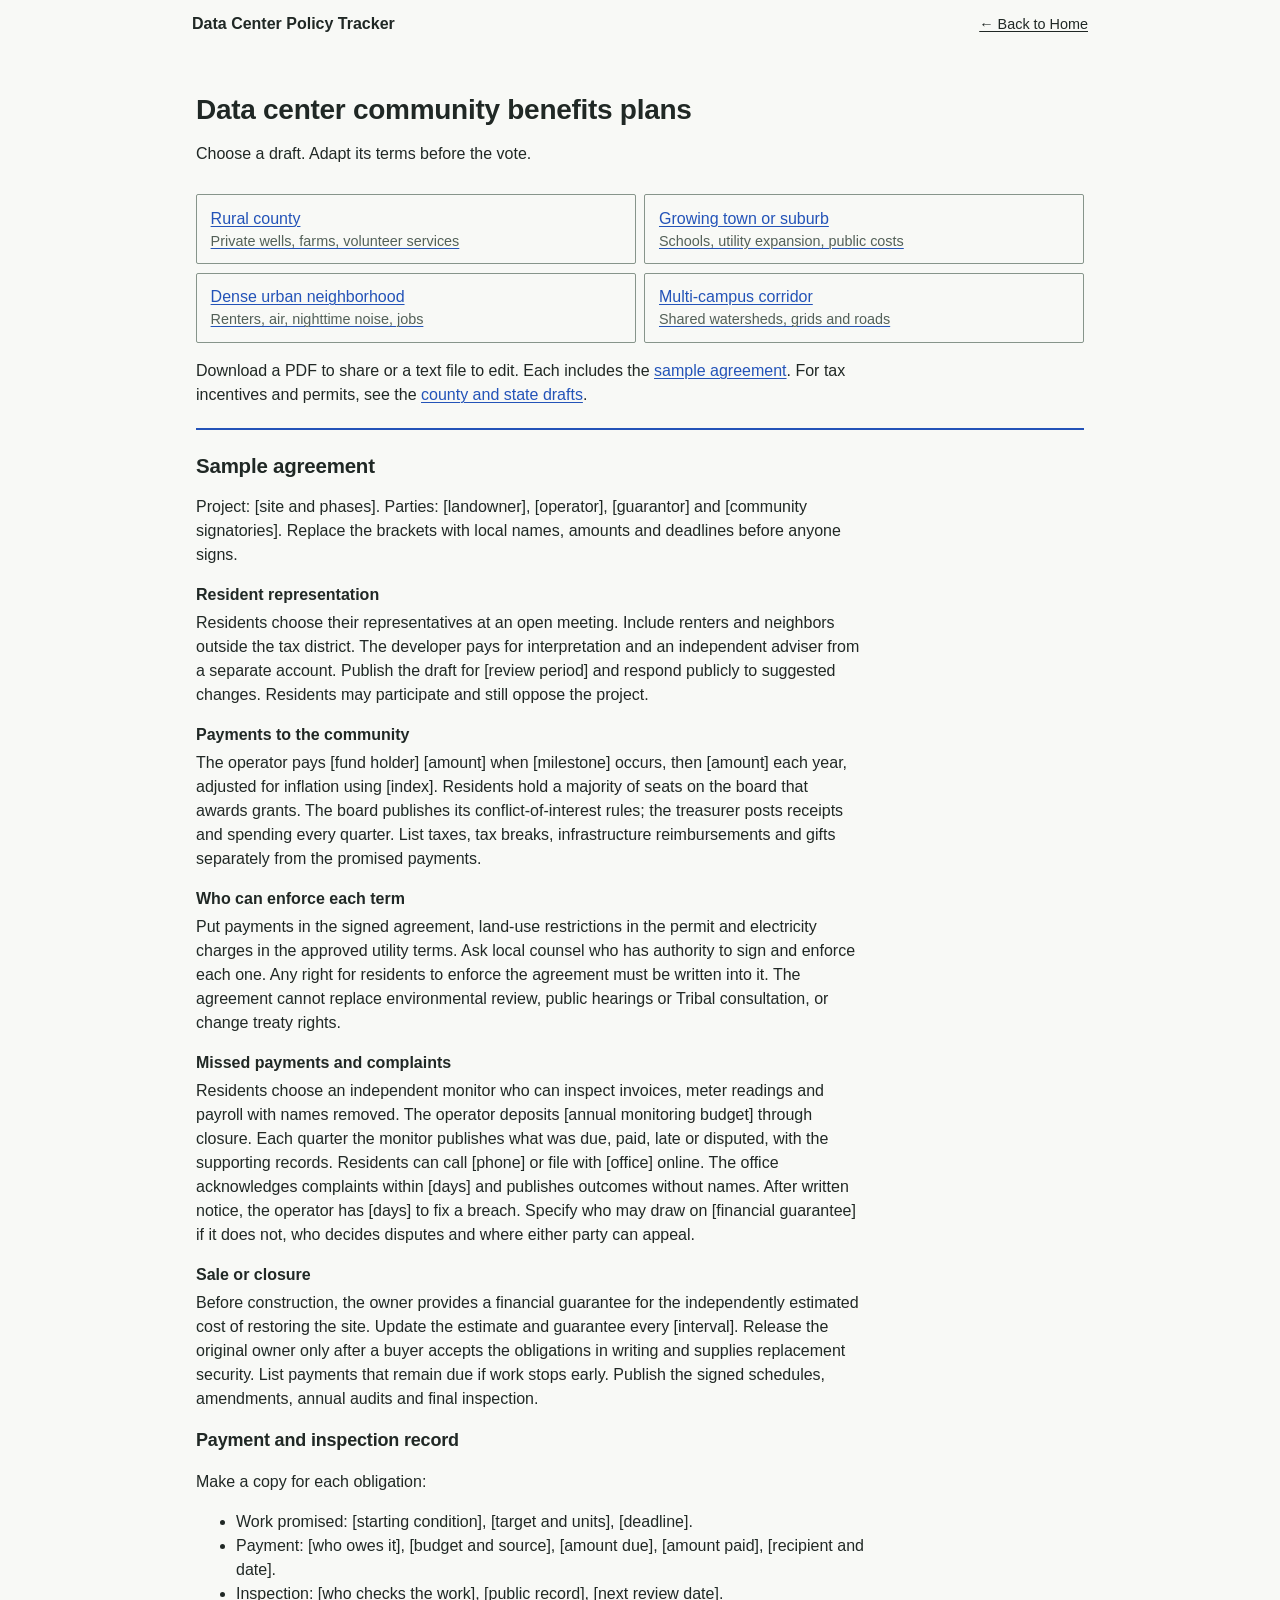
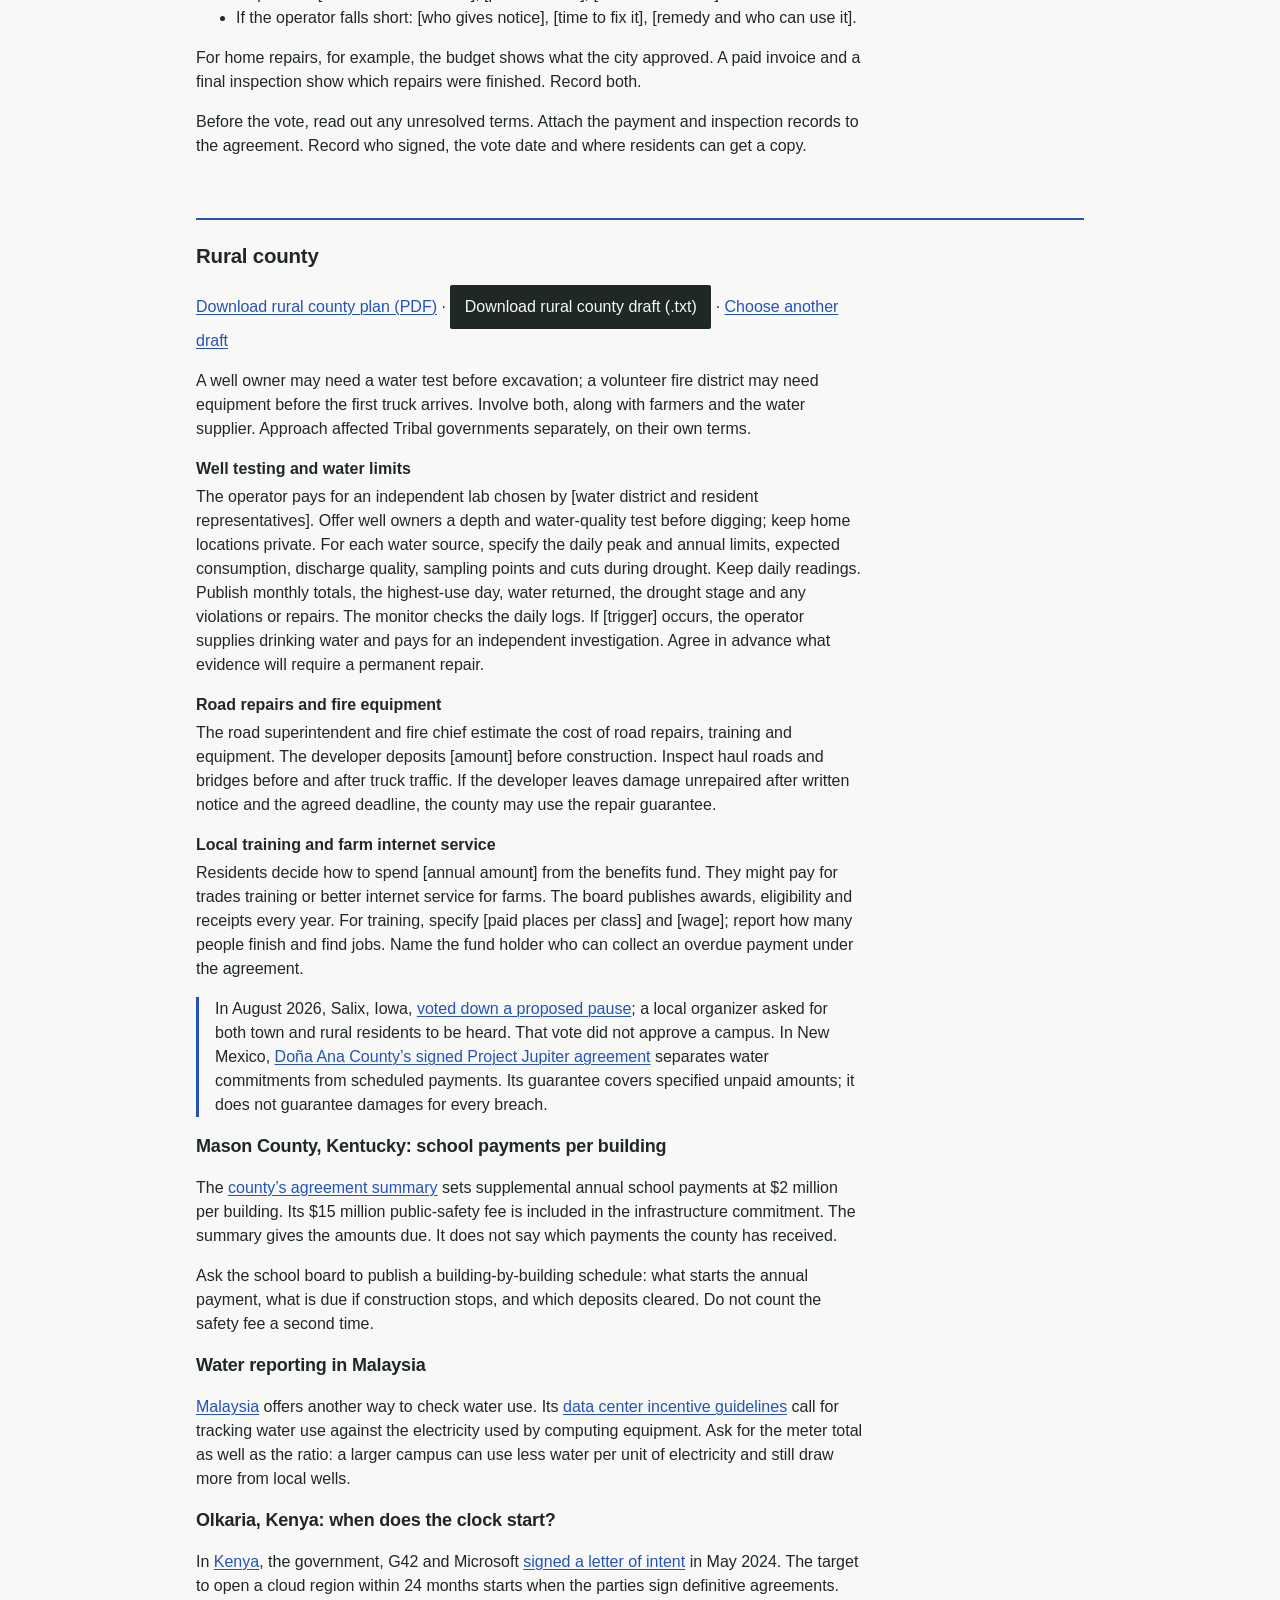
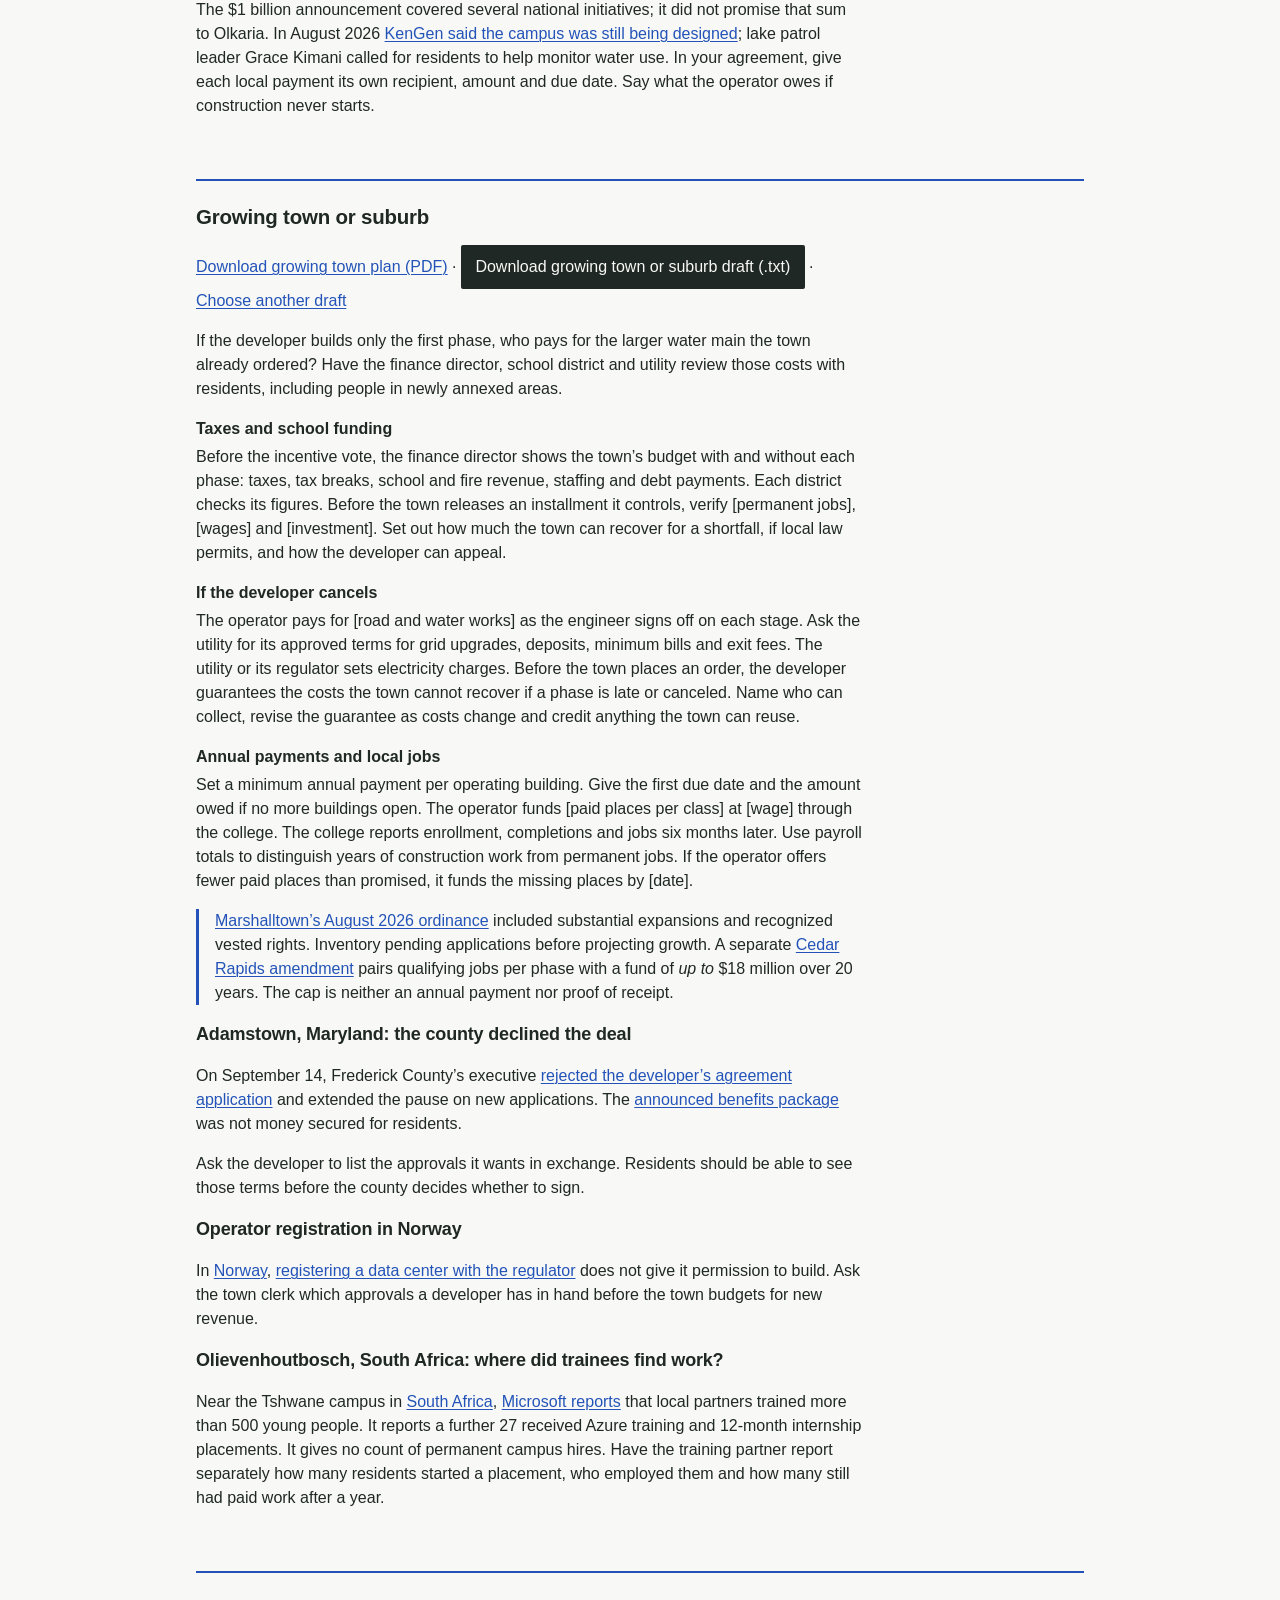
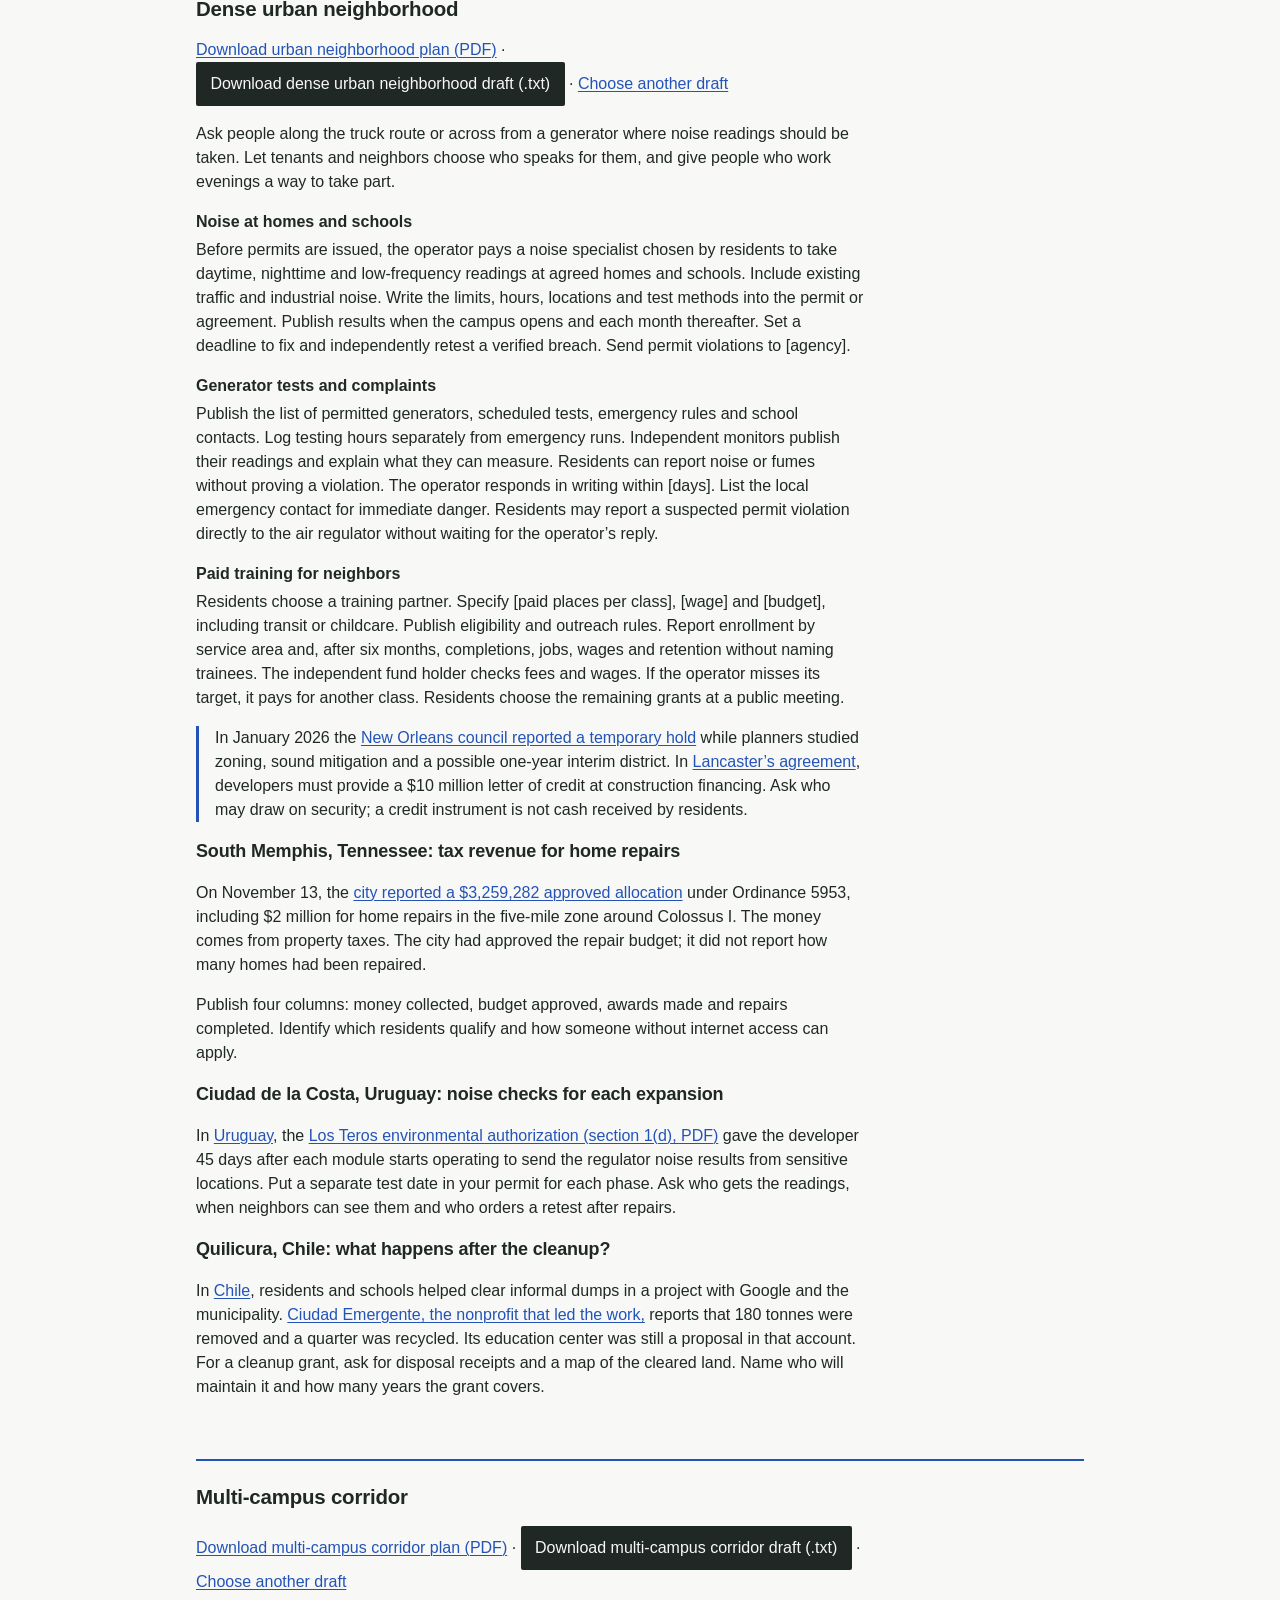
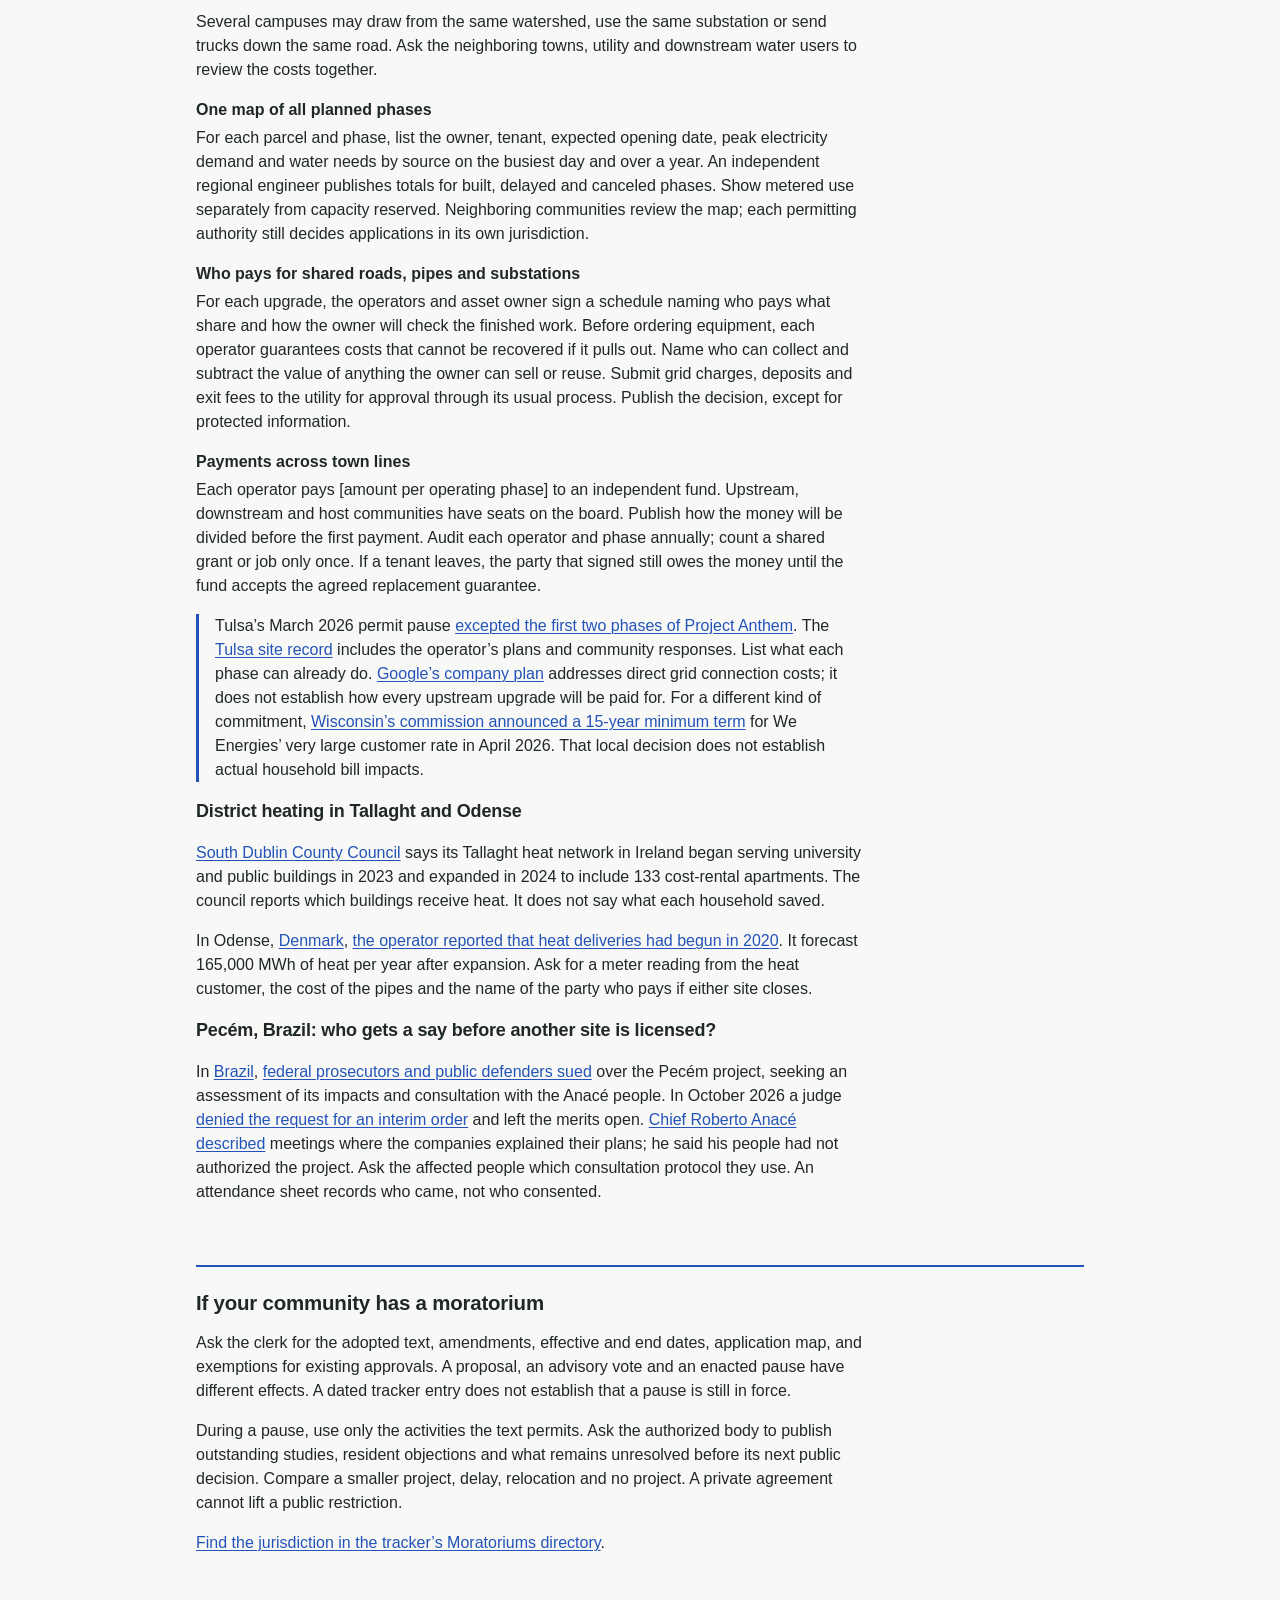
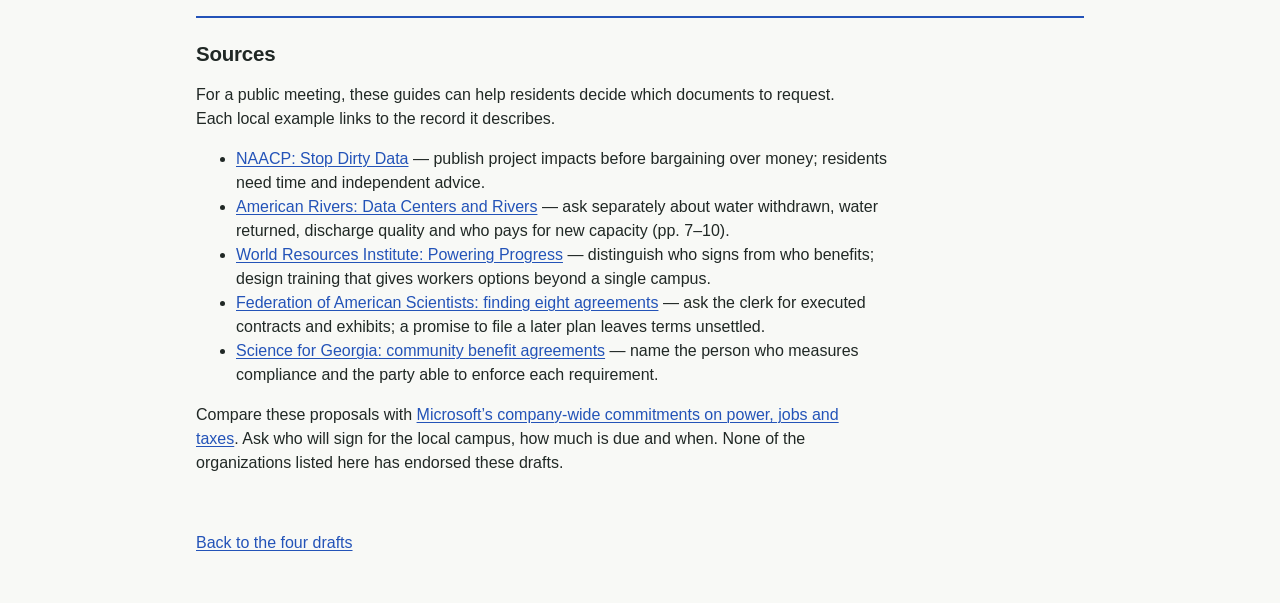
==== commit b36413db: "Simplify homepage briefing and section navigation" ====
--- a/docs/community-benefits.html
+++ b/docs/community-benefits.html
@@ -8,7 +8,7 @@
   <link rel="canonical" href="https://pranava0x0.github.io/datacenterpolicytracker/community-benefits.html">
   <meta property="og:title" content="Data center community benefits plans">
   <meta property="og:description" content="Pick a community, download its draft, and bring specific terms to the next meeting.">
-  <link rel="stylesheet" href="styles.css?v=20261121-civic">
+  <link rel="stylesheet" href="styles.css?v=20261122-simple">
   <style>
     html { scroll-padding-top: var(--bp-header-height, 9rem); }
     main, .bp-bar > div, .bp-nav { max-width: 58rem; margin: auto; }
@@ -47,13 +47,8 @@
 <body>
 <a class="skip-link" href="#main">Skip to plans</a>
 <header class="bp-bar">
-  <div><span>Data Center Policy Tracker</span><a id="bp-back" href="index.html#overview">← Back to Explore</a></div>
-  <nav class="bp-nav" aria-label="Main navigation">
-    <a href="index.html#overview">Explore</a>
-    <a href="index.html#compare">Compare</a>
-    <a href="community-benefits.html" aria-current="page">Plans</a>
-    <a href="index.html#updates">Updates</a>
-  </nav>
+  <div><span>Data Center Policy Tracker</span><a id="bp-back" href="index.html#overview">← Back to Home</a></div>
+
 </header>
 <main id="main">
   <header class="bp-intro">
@@ -189,6 +184,12 @@
   }
   sizeHeader();
   new ResizeObserver(sizeHeader).observe(bar);
+  // The header's height can change after the browser restores a fragment on
+  // reload (especially a contextual Back label). Align after final layout.
+  window.addEventListener('load', () => {
+    sizeHeader();
+    document.getElementById(location.hash.slice(1))?.scrollIntoView({block: 'start'});
+  });
 
   // Consume the handoff once. Only a reload reuses the active return route;
   // a newly opened shared draft starts at Home even in the same browser tab.
--- a/docs/styles.css
+++ b/docs/styles.css
@@ -6067,7 +6067,6 @@
   #view-overview .hero { margin-bottom: 10px; }
   .home-h { margin-top: 14px; }
   .home-cards { grid-template-columns: 1fr; gap: 6px; }
-  #home-latest-list.is-capped > li:nth-child(n + 6) { display: none; }
   .home-card {
     display: grid;
     grid-template-columns: minmax(0, 1fr) auto;
@@ -6320,13 +6319,6 @@
   }
 }
 
-/* The "Show N more" control only matters where the list is capped (phones). */
-.home-latest-more { margin-top: 8px; }
-@media (min-width: 601px) {
-  .home-latest-more { display: none; }
-}
-.home-latest-more[hidden] { display: none; }
-
 /* One line each on phones (owner, 2026-10-08): site title, sub-tab labels. */
 .subtab { white-space: nowrap; }
 @media (max-width: 640px) {
@@ -6369,17 +6361,17 @@
 .cba-prov-num { font-weight: 700; color: var(--accent); font-variant-numeric: tabular-nums; }
 
 /* Planning tools share Frameworks routing; the guide module loads on demand. */
-.home-tasks, .guide-controls { display: flex; flex-wrap: wrap; gap: 8px; align-items: center; margin-bottom: 12px; }
-.home-tasks button, .guide-controls button, .guide-controls select {
+.guide-controls { display: flex; flex-wrap: wrap; gap: 8px; align-items: center; margin-bottom: 12px; }
+.guide-controls button, .guide-controls select {
   min-height: 44px; padding: 8px 12px; border: 1px solid var(--border);
   border-radius: var(--radius-sm); background: var(--surface); color: var(--text); font: inherit;
 }
 @media (pointer: coarse) {
   .guide-controls a { display: inline-flex; align-items: center; min-height: 44px; padding-inline: .5rem; }
 }
-.home-tasks button, .guide-controls button { cursor: pointer; }
-.home-tasks button:hover, .guide-controls button:hover { border-color: var(--accent); }
-.home-tasks button:focus-visible, .guide-controls :focus-visible, .guide-clause summary:focus-visible {
+.guide-controls button { cursor: pointer; }
+.guide-controls button:hover { border-color: var(--accent); }
+.guide-controls :focus-visible, .guide-clause summary:focus-visible {
   outline: 2px solid var(--accent); outline-offset: 3px;
 }
 .planning-guide { max-width: 900px; }
@@ -6396,8 +6388,6 @@
 #policy-stats[hidden] { display: none; }
 #view-policies > .subtabs, #subpane-pol-agreements > .subtabs { flex-wrap: wrap; overflow-x: visible; }
 @media (max-width: 640px) {
-  .home-tasks { gap: 6px; }
-  .home-tasks button { flex: 1; padding: 8px 6px; font-size: var(--fs-sm); }
   #view-policies > .subtabs .subtab, #subpane-pol-agreements > .subtabs .subtab { padding: 8px; font-size: var(--fs-sm); }
   .guide-controls select { max-width: 100%; }
   .guide-clause dl { grid-template-columns: 1fr; gap: 4px; }
@@ -7000,8 +6990,7 @@
 .primary-nav [role="tablist"] { display: contents; }
 .primary-nav .tab, .primary-nav a { min-height: 44px; display: inline-flex; align-items: center; padding: 6px 0; font-size: var(--fs-base); color: var(--text-muted); text-decoration: none; border: 0; border-bottom: 2px solid transparent; }
 .primary-nav .tab[aria-selected="true"] { color: var(--accent); border-bottom-color: var(--accent); }
-.primary-nav a { order: 2; }
-#tab-updates { order: 3; }
+
 .primary-nav a:hover { color: var(--accent); text-decoration: underline; }
 main { padding-top: 24px; }
 .hero, #view-overview .hero { margin: 0 0 16px; max-width: none; }
@@ -7015,12 +7004,7 @@
 .home-card-title { font-size: var(--fs-base); font-weight: 600; }
 .home-card-num { font-size: var(--fs-base); color: var(--text-muted); }
 .rp-stat-value { color: var(--text); }
-.home-tasks { margin-block: 24px; }
-.home-tasks button { border: 0; border-bottom: 1px solid var(--border); background: transparent; padding-inline: 0; margin-right: 16px; color: var(--link); }
-.collection-nav { max-width: 1280px; margin: 32px auto 0; padding: 0 20px; }
-.collection-nav h2 { font-size: var(--fs-md); margin-bottom: 8px; }
-.collection-nav .tabbar { padding: 0; flex-wrap: wrap; justify-content: flex-start; gap: 4px 16px; overflow: visible; }
-.collection-nav .tab { font-size: var(--fs-sm); padding: 8px 0; white-space: normal; text-align: left; min-height: 44px; }
+
 .power-brief { border-top: 1px solid var(--border); padding: 10px 0; }
 .power-brief > summary { cursor: pointer; min-height: 44px; }
 .power-brief-title { display: inline; font-size: var(--fs-base); }
@@ -7028,8 +7012,8 @@
 .civic-search { max-width: 760px; }
 .civic-search label { display: block; font-weight: 600; font-size: var(--fs-base); margin-bottom: 6px; }
 .civic-search input { width: 100%; box-sizing: border-box; min-height: 48px; border: 1px solid var(--border-strong); border-radius: 2px; background: var(--surface); color: var(--text); font: inherit; padding: 10px 12px; }
-.civic-presets, .civic-controls { display: flex; align-items: center; flex-wrap: wrap; gap: 4px 18px; margin: 8px 0 16px; }
-.civic-presets a { min-height: 44px; display: inline-flex; align-items: center; font-size: var(--fs-sm); }
+.civic-controls { display: flex; align-items: center; flex-wrap: wrap; gap: 4px 18px; margin: 8px 0 16px; }
+
 .civic-controls label { display: flex; align-items: center; gap: 6px; font-size: var(--fs-sm); }
 .civic-controls select, .civic-controls button { min-height: 44px; font: inherit; color: var(--text); background: var(--surface); border: 1px solid var(--border); padding: 6px 10px; }
 .civic-status { font-size: var(--fs-sm); color: var(--text-muted); margin: 8px 0; }
@@ -7066,8 +7050,7 @@
   .home-latest { gap: 24px; }
   .home-cards { grid-template-columns: repeat(2, minmax(0, 1fr)); }
   .hero-title, #view-overview .hero-title { font-size: var(--fs-2xl); }
-  .collection-nav .tabbar { grid-template-columns: repeat(4, minmax(0, 1fr)); gap: 0 10px; }
-  .collection-nav .tab { font-size: var(--fs-xs); }
+
   .civic-compare-grid { grid-template-columns: 1fr; }
   .subtabs { flex-wrap: wrap; overflow: visible; }
   .subtab { white-space: normal; }
@@ -7076,17 +7059,35 @@
   .civic-controls a, .civic-results button, .primary-nav a, #theme-toggle { min-height: 44px; }
 }
 @media print {
-  .primary-nav, .collection-nav, .civic-search, .civic-controls, .civic-presets, .civic-compare-tray { display: none; }
-}
-
-/* A short digest; Updates holds the full record. */
-.home-latest .feed-list.is-capped > li:nth-child(n+5) { display: none; }
+  .primary-nav, .civic-search, .civic-controls, .civic-compare-tray { display: none; }
+}
+
 .home-card-sub { font-weight: 400; }
 
-.directory-menu { max-width: 1240px; margin: auto; padding: 0 20px; font-size: var(--fs-sm); }
-.directory-menu nav { display: flex; flex-wrap: wrap; gap: 0 20px; padding-bottom: 4px; }
-.directory-menu a { min-height: 44px; align-content: center; }
-@media (max-width: 699px) { .directory-menu { padding-inline: 16px; } }
-
-.directory-menu a { color: var(--text-muted); text-decoration: none; }
-.directory-menu a:hover { color: var(--link); text-decoration: underline; }
+/* One global menu, then information and topic cards. */
+.primary-nav { justify-content: flex-start; align-items: center; gap: 28px; position: relative; }
+.browse-menu { position: relative; }
+.browse-menu > summary { cursor: pointer; min-height: 44px; display: flex; align-items: center; gap: 8px; font-size: var(--fs-base); color: var(--text-muted); }
+.browse-menu > summary::after { content: "⌄"; }
+.browse-menu[open] > summary { color: var(--link); }
+.browse-menu .tabbar { position: absolute; top: 100%; left: -12px; z-index: 100; display: grid; grid-template-columns: repeat(2, minmax(0, 1fr)); width: 300px; max-width: calc(100vw - 48px); padding: 12px; gap: 4px 12px; background: var(--surface); border: 1px solid var(--border); border-radius: 4px; box-shadow: 0 8px 24px #00000012; }
+.browse-menu .tab { min-height: 44px; padding: 8px; font-size: var(--fs-sm); white-space: normal; text-align: left; justify-content: flex-start; }
+.browse-menu .tab[aria-selected="true"] { background: var(--accent-soft); }
+.browse-menu summary:focus-visible { outline: 2px solid var(--link); outline-offset: 3px; }
+.home-section-head { display: flex; align-items: center; justify-content: space-between; gap: 16px; }
+.home-section-head .btn-link { min-height: 44px; white-space: nowrap; }
+.home-latest { margin: 20px 0 28px; gap: 32px; }
+.home-cards { grid-template-columns: repeat(4, minmax(0, 1fr)); gap: 12px; margin: 12px 0 0; }
+.home-card { border: 1px solid var(--border); border-radius: 4px; background: var(--surface); padding: 16px; min-height: 104px; align-content: start; }
+.home-card:hover { background: var(--accent-soft); border-color: var(--border-strong); }
+.home-card-title { font-size: var(--fs-base); }
+.home-card-sub { font-size: var(--fs-sm); line-height: 1.4; }
+.home-card-num { font-size: var(--fs-xs); }
+.comparison-entry { display: inline-flex; align-items: center; min-height: 44px; margin-bottom: 8px; font-size: var(--fs-sm); }
+@media (max-width: 700px) {
+  .primary-nav { justify-content: flex-start; }
+  .browse-menu .tabbar { left: -80px; }
+  .home-cards { grid-template-columns: repeat(2, minmax(0, 1fr)); }
+  .home-card { padding: 12px; min-height: 104px; }
+  .home-latest { gap: 20px; }
+}
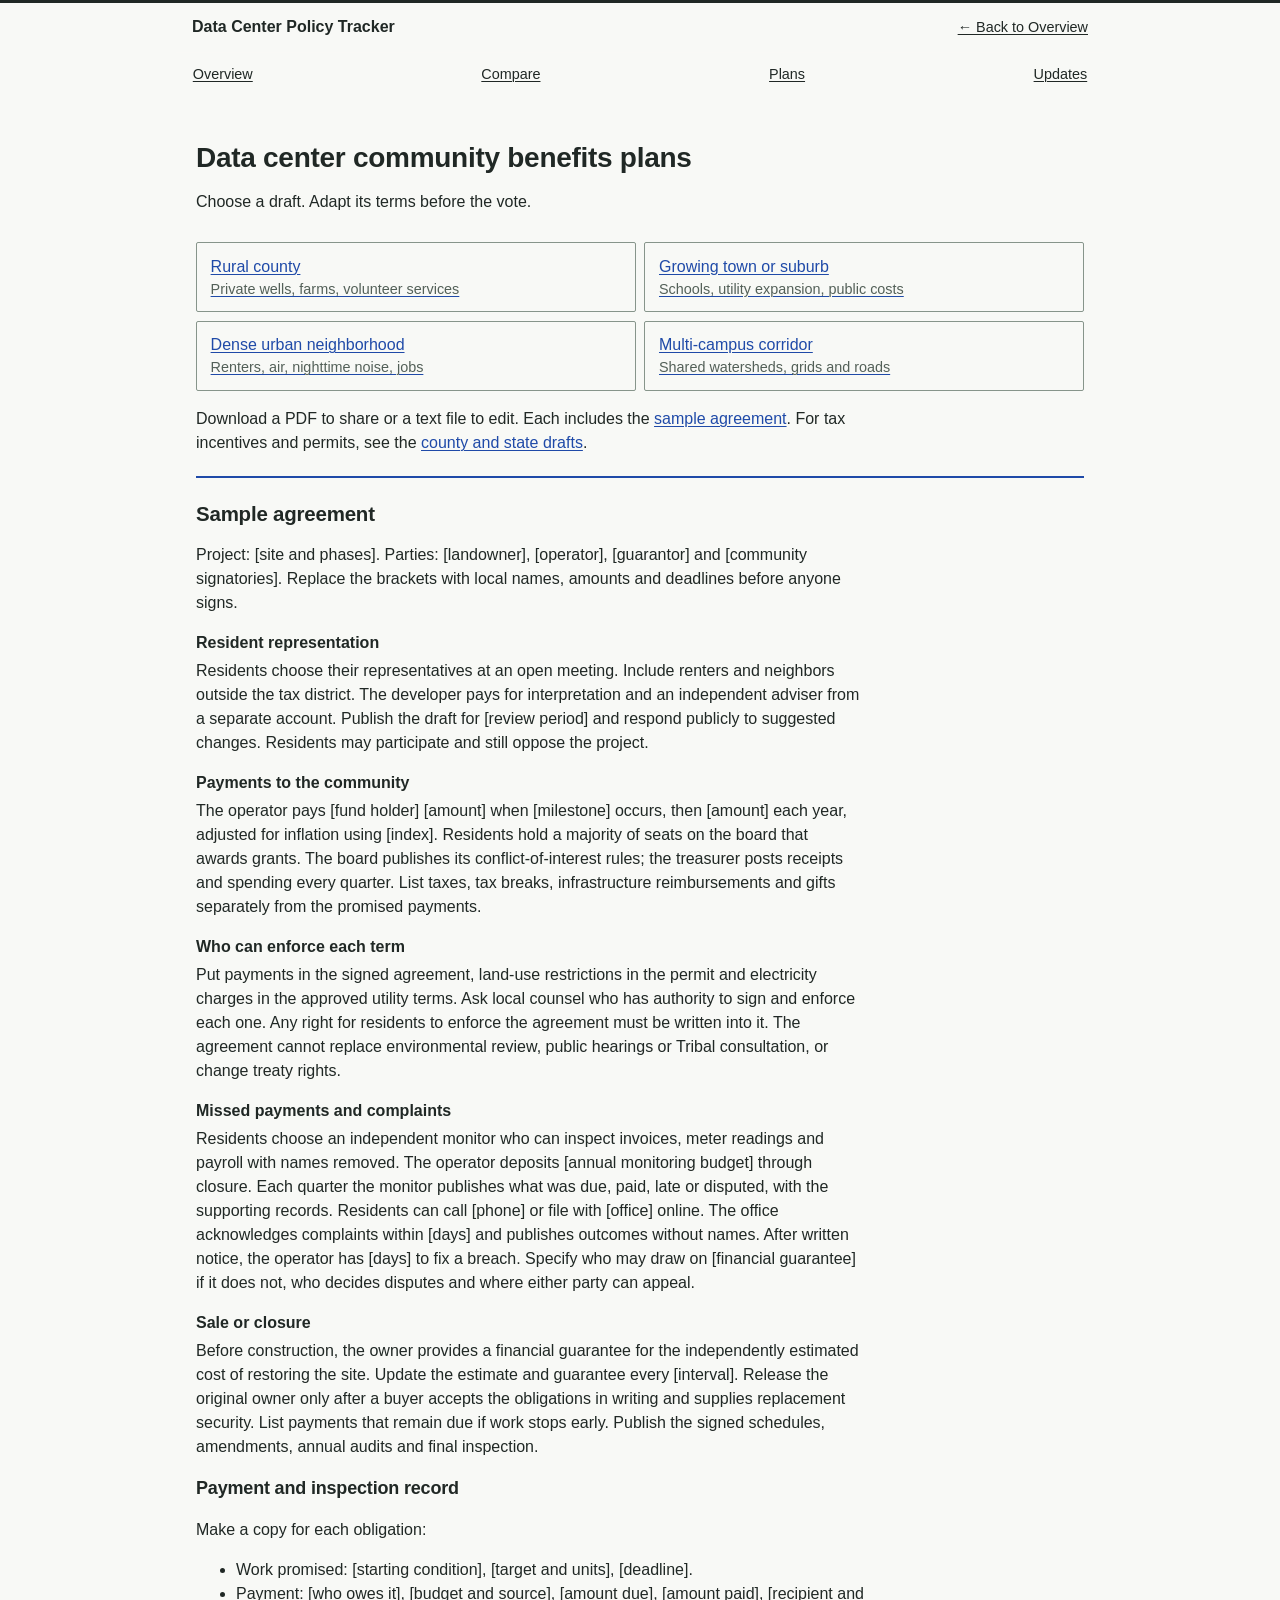
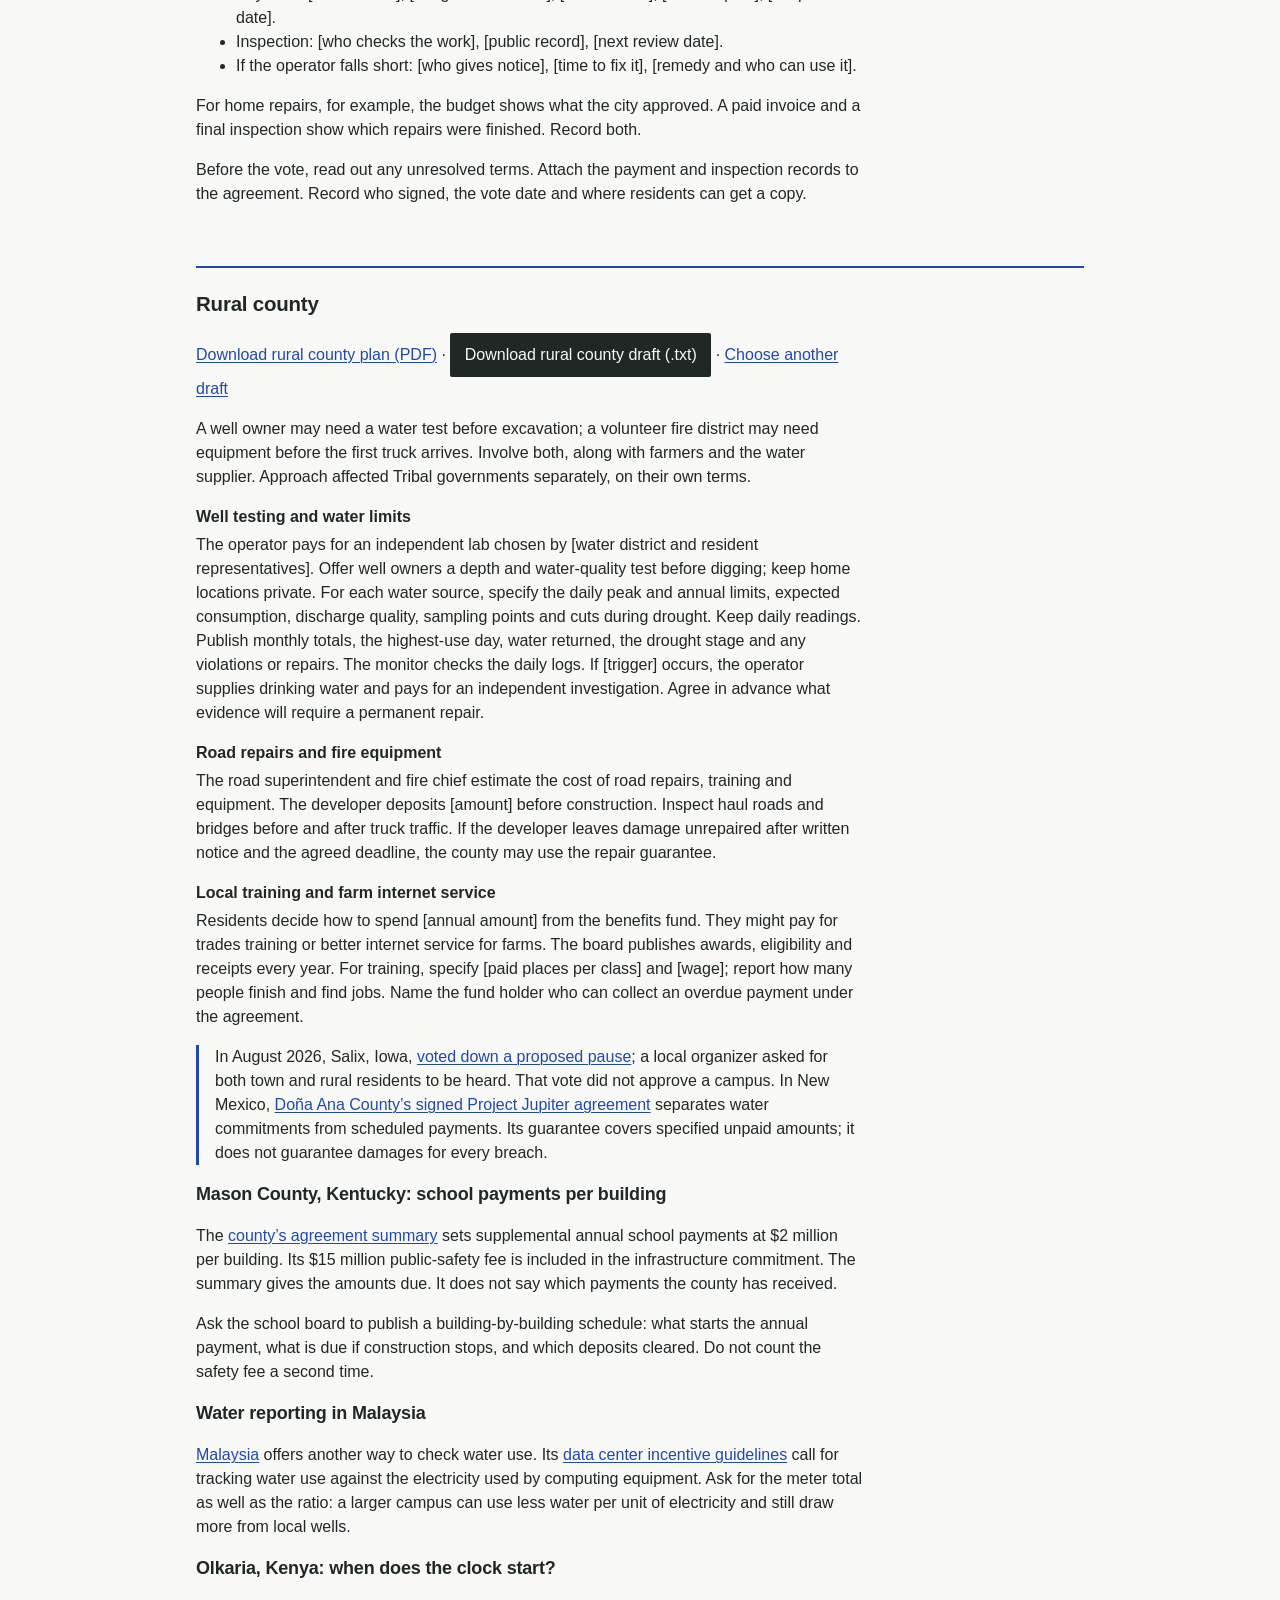
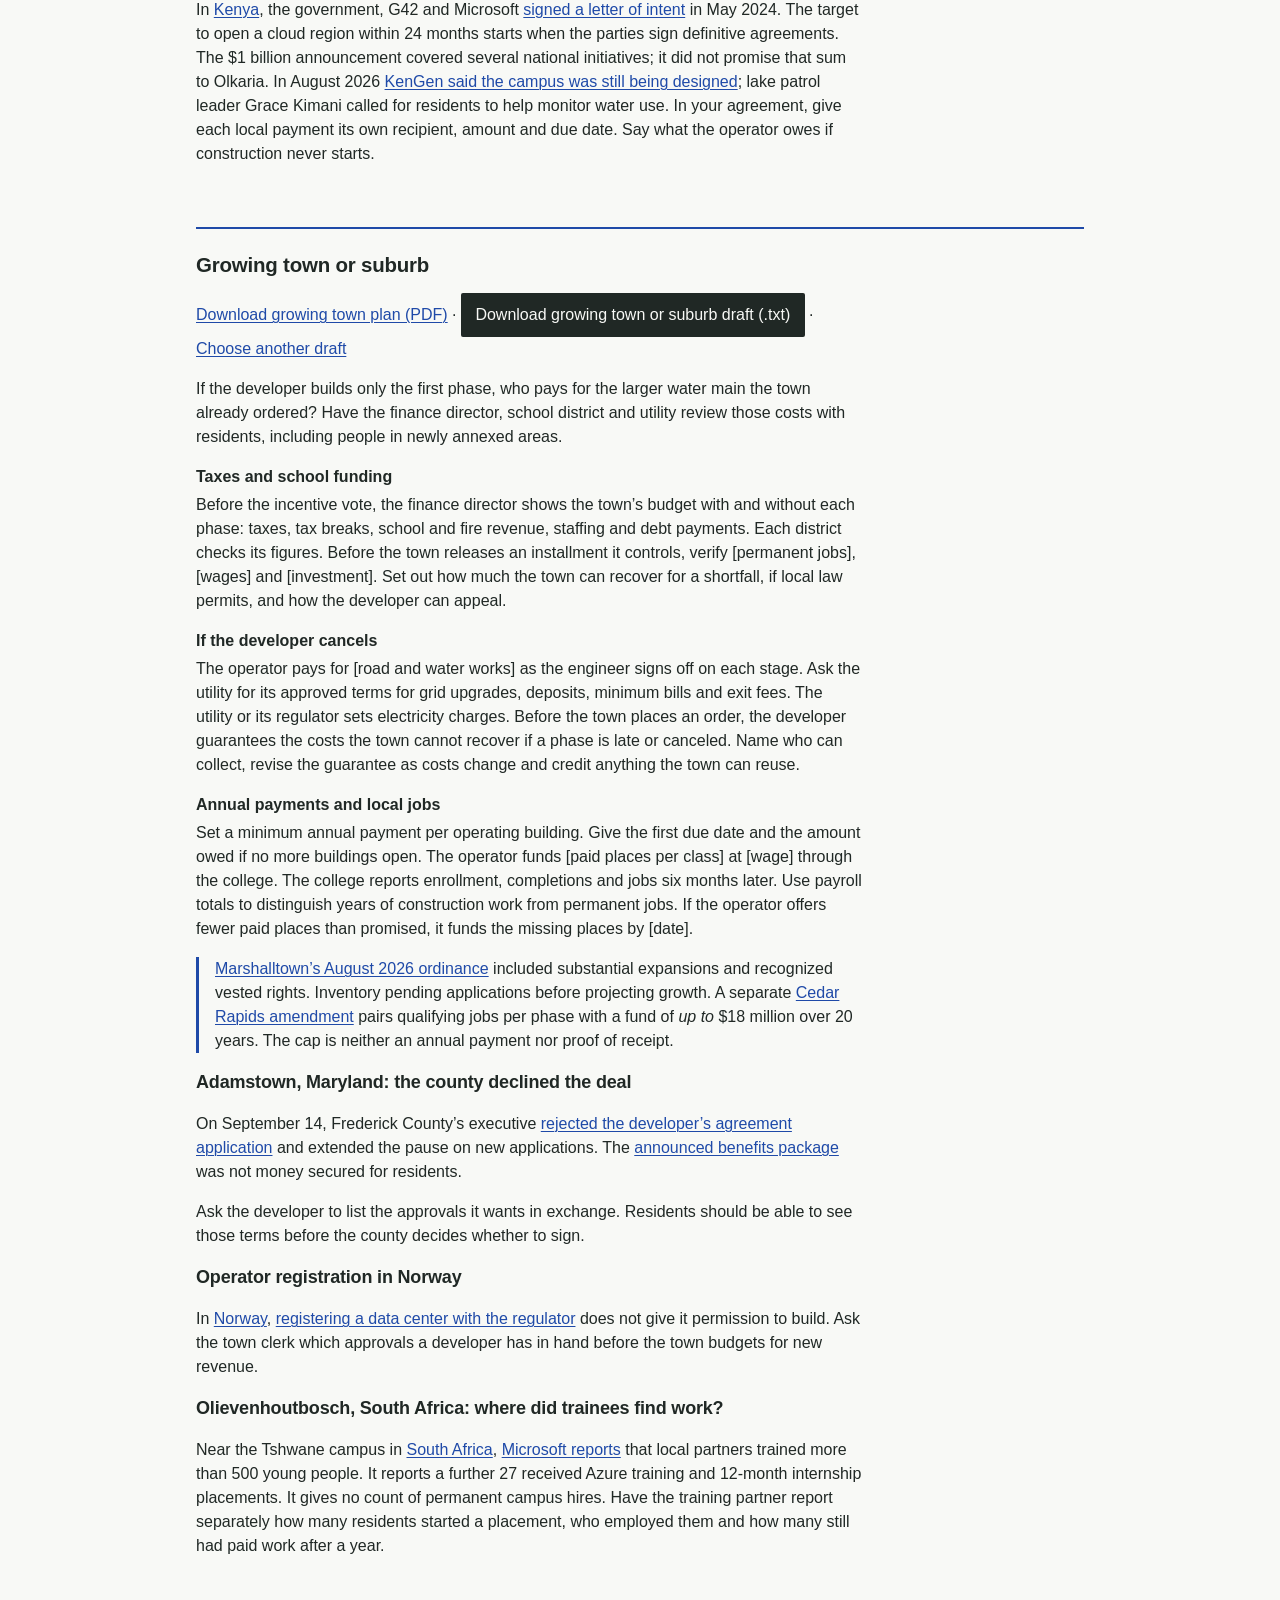
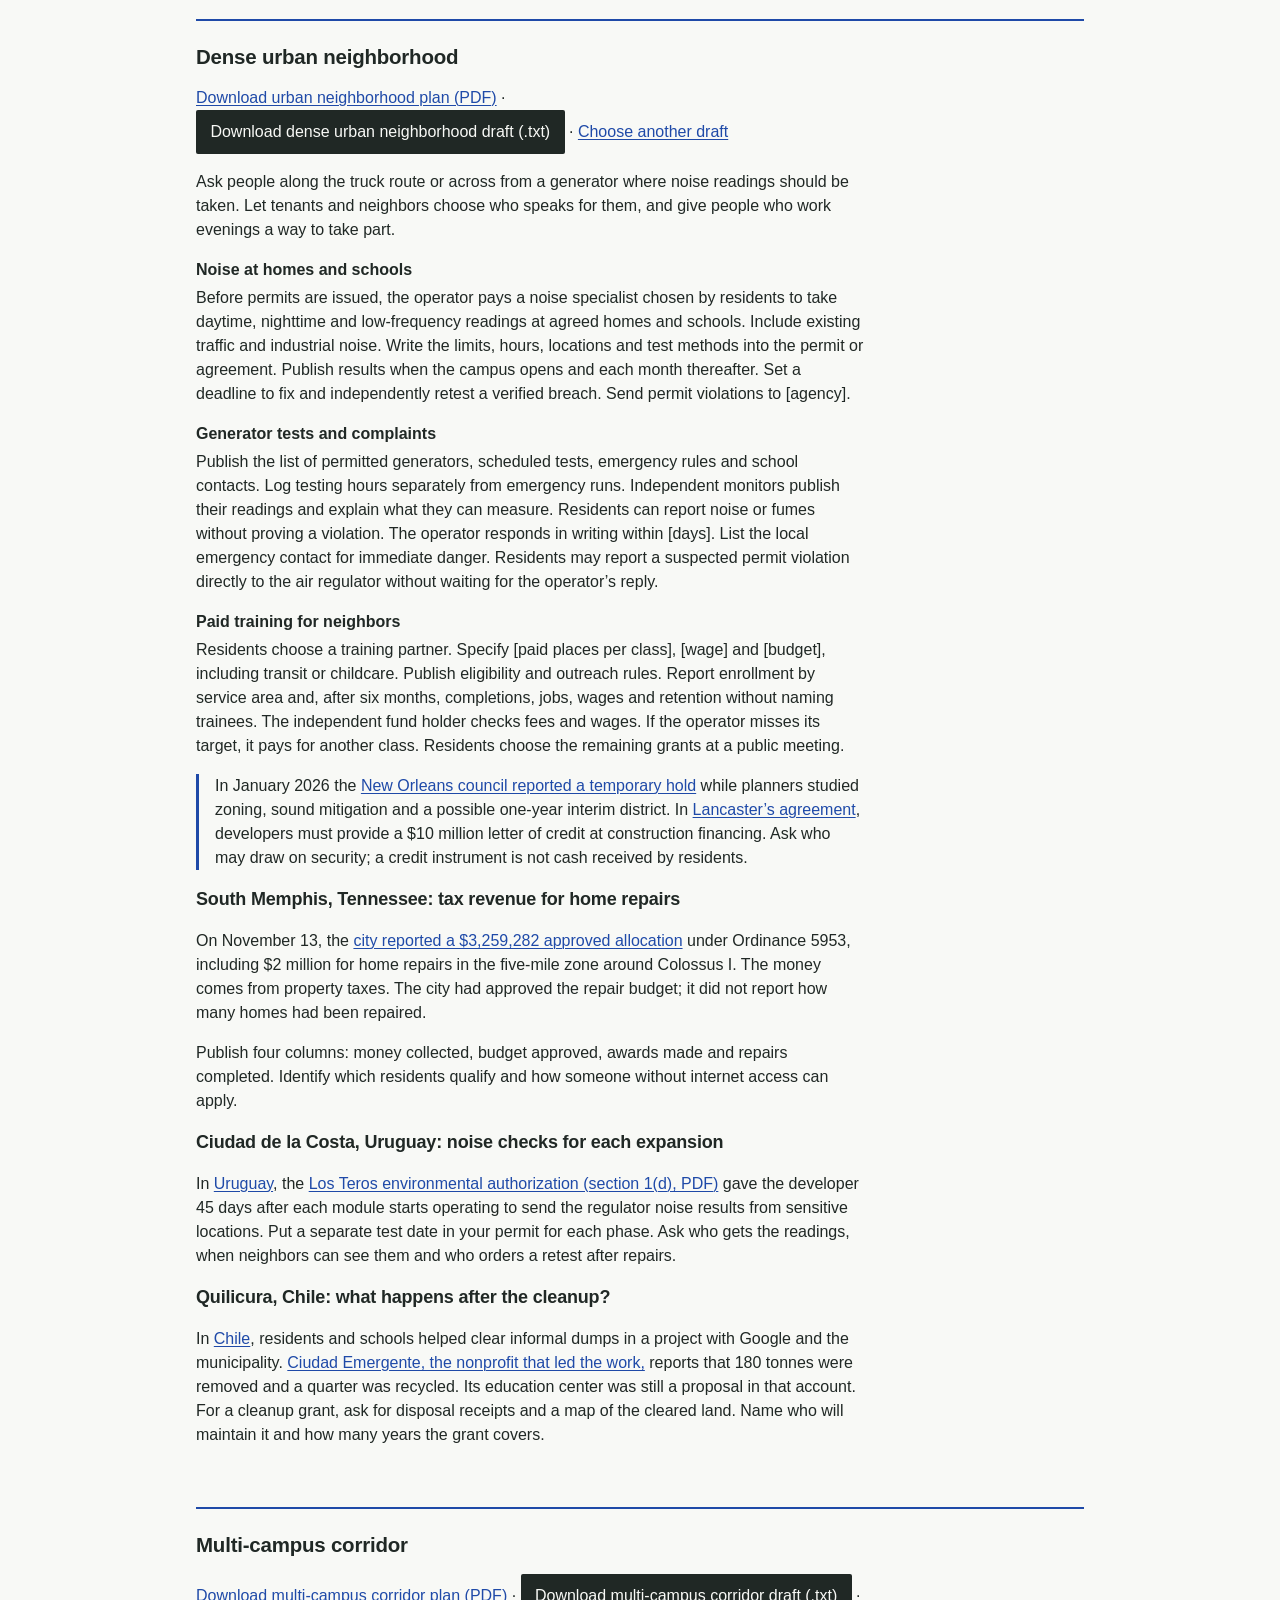
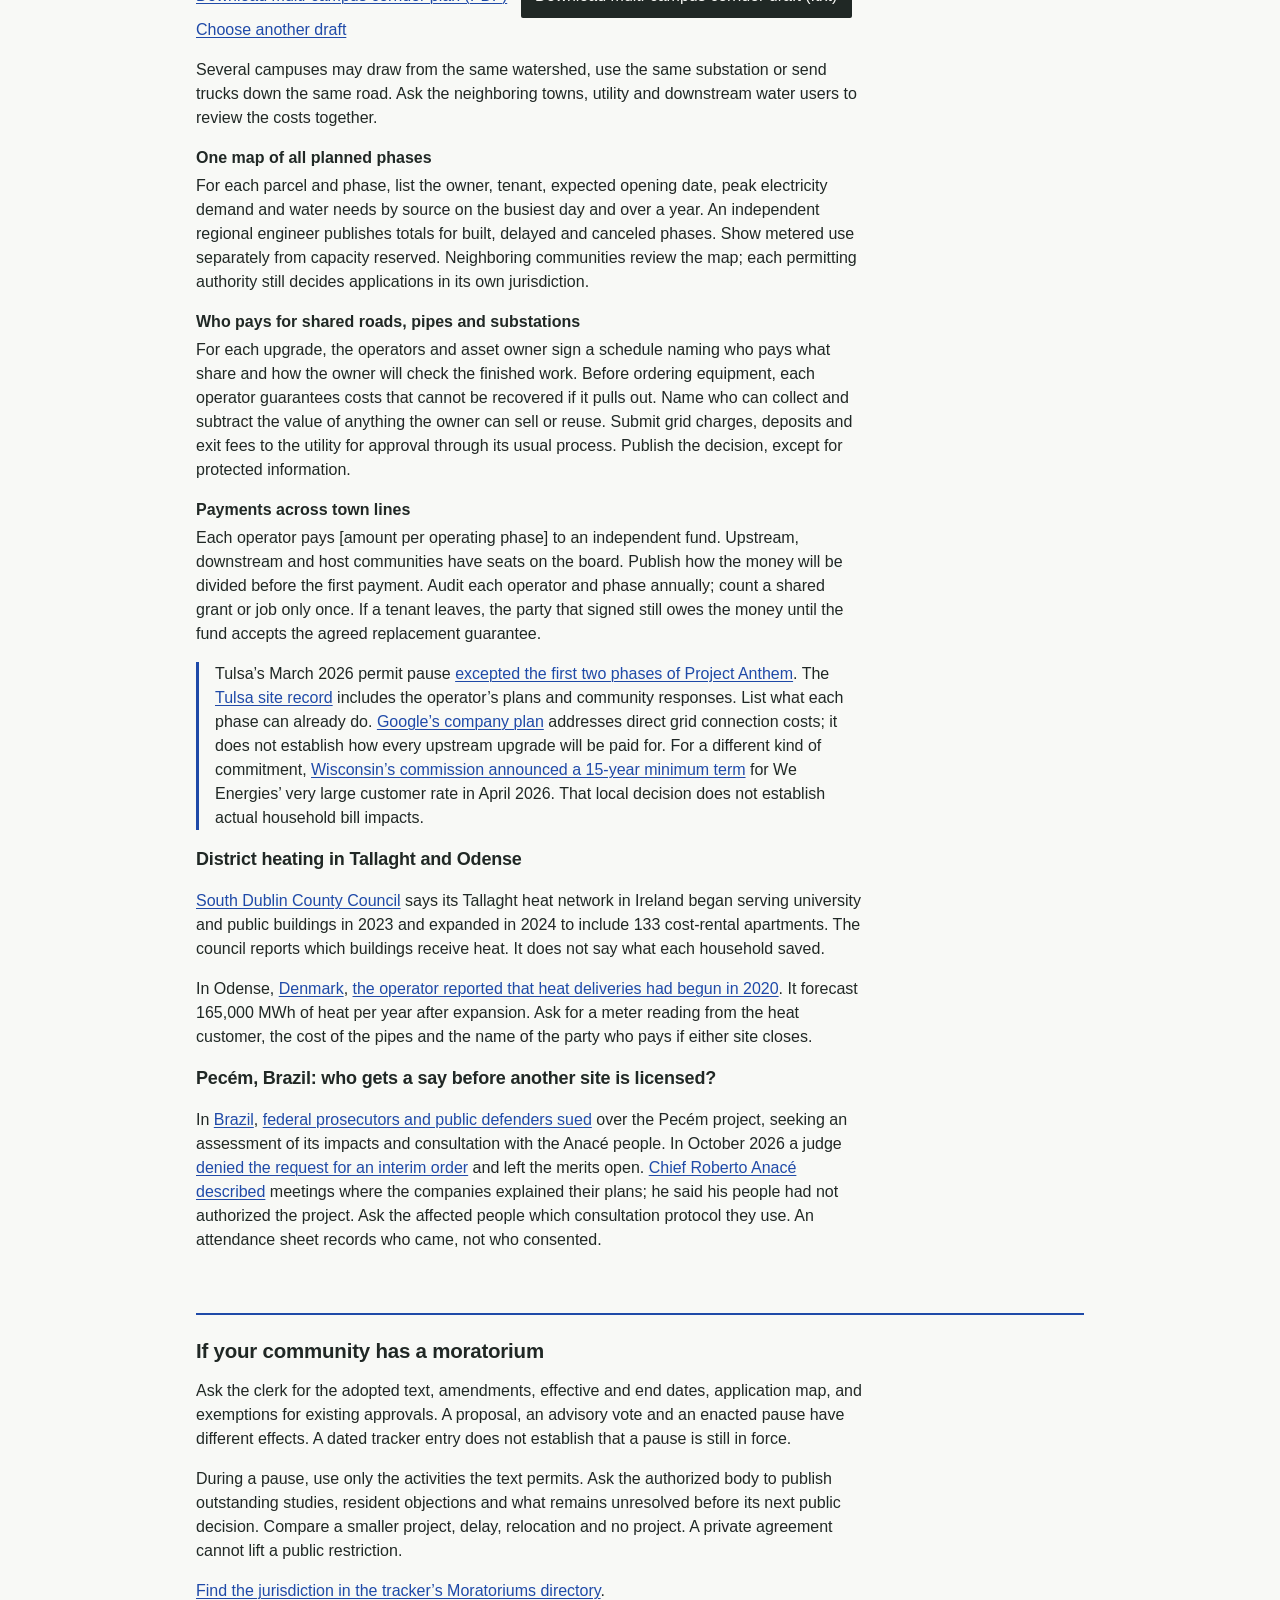
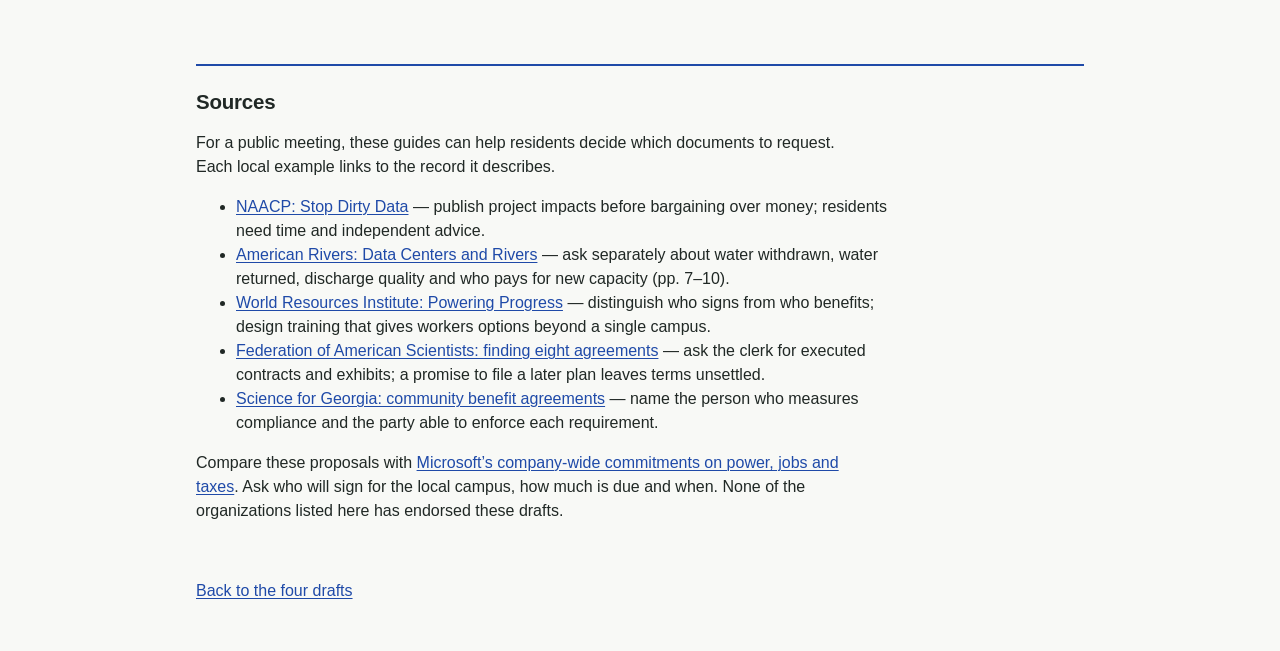
==== commit 3bb21fc5: "Redesign Home as a ledger of top lines; one navigation row Home now opens on search and five dated t" ====
--- a/docs/community-benefits.html
+++ b/docs/community-benefits.html
@@ -8,7 +8,7 @@
   <link rel="canonical" href="https://pranava0x0.github.io/datacenterpolicytracker/community-benefits.html">
   <meta property="og:title" content="Data center community benefits plans">
   <meta property="og:description" content="Pick a community, download its draft, and bring specific terms to the next meeting.">
-  <link rel="stylesheet" href="styles.css?v=20261122-simple">
+  <link rel="stylesheet" href="styles.css?v=20261123-ledger">
   <style>
     html { scroll-padding-top: var(--bp-header-height, 9rem); }
     main, .bp-bar > div, .bp-nav { max-width: 58rem; margin: auto; }
@@ -47,8 +47,13 @@
 <body>
 <a class="skip-link" href="#main">Skip to plans</a>
 <header class="bp-bar">
-  <div><span>Data Center Policy Tracker</span><a id="bp-back" href="index.html#overview">← Back to Home</a></div>
-
+  <div><span>Data Center Policy Tracker</span><a id="bp-back" href="index.html#overview">← Back to Overview</a></div>
+  <nav class="bp-nav" aria-label="Main navigation">
+    <a href="index.html#overview">Overview</a>
+    <a href="index.html#compare">Compare</a>
+    <a href="community-benefits.html" aria-current="page">Plans</a>
+    <a href="index.html#updates">Updates</a>
+  </nav>
 </header>
 <main id="main">
   <header class="bp-intro">
@@ -184,12 +189,6 @@
   }
   sizeHeader();
   new ResizeObserver(sizeHeader).observe(bar);
-  // The header's height can change after the browser restores a fragment on
-  // reload (especially a contextual Back label). Align after final layout.
-  window.addEventListener('load', () => {
-    sizeHeader();
-    document.getElementById(location.hash.slice(1))?.scrollIntoView({block: 'start'});
-  });
 
   // Consume the handoff once. Only a reload reuses the active return route;
   // a newly opened shared draft starts at Home even in the same browser tab.
--- a/docs/styles.css
+++ b/docs/styles.css
@@ -15,9 +15,9 @@
   --text-muted: #536058;
   --border: #d6dcd5;
   --border-strong: #87958b;
-  --accent: #2353b8;
+  --accent: #1f4aa8;
   --accent-soft: #e7edf9;
-  --link: #2353b8;
+  --link: #1f4aa8;
   --band-bg: #202825;
   --band-text: #f8f9f6;
   --band-text-muted: #c1ccc3;
@@ -147,6 +147,7 @@
   --fs-xl: 1.28rem; /* section headings */
   --fs-2xl: 1.4rem; /* view headings */
   --fs-3xl: 1.75rem; /* masthead, stat numerals */
+  --fs-display: 2.25rem; /* Home top-line figures */
 
   /* Spacing scale (2026-10-19): the rhythm every card, section and pill gap
      draws from. */
@@ -492,31 +493,17 @@
   margin-bottom: 16px;
 }
 
-/* --- explore the record: one card per tab ------------------------------- */
-
-.home-cards {
-  display: grid;
-  /* Seven cards, one per tab. Four columns give a 4+3 split instead of a
-     lone card on a third row. */
-  grid-template-columns: repeat(3, minmax(0, 1fr));
-  gap: 6px;
-}
+
 
 @media (max-width: 1100px) {
-  .home-cards {
-    grid-template-columns: repeat(2, minmax(0, 1fr));
-  }
+
   /* An odd last card spans the row instead of sitting alone in a column. */
   .home-card:last-child:nth-child(odd) {
     grid-column: 1 / -1;
   }
 }
 
-@media (max-width: 560px) {
-  .home-cards {
-    grid-template-columns: 1fr;
-  }
-}
+
 
 .home-card {
   display: grid;
@@ -627,13 +614,10 @@
   max-width: 720px;
 }
 
-.eyebrow {
-  display: block;
-  font-size: var(--fs-sm);
-  color: var(--text);
-  margin: 0 0 6px;
-  font-weight: 600;
-}
+/* A record's kind is metadata: it sits under the title, never above it. */
+.detail-header { display: flex; flex-direction: column; }
+.detail-header .detail-kind { order: 1; display: block; font-size: var(--fs-sm); color: var(--text-muted); margin: 4px 0 0; font-weight: 400; }
+.detail-header .detail-sub { order: 2; }
 
 .hero-title {
   margin: 0 0 8px;
@@ -2431,12 +2415,6 @@
   min-width: 0;
 }
 
-.rp-card-company {
-  font-size: var(--fs-2xs);
-  font-weight: 600;
-  color: var(--text-muted);
-}
-
 .rp-card-name {
   font-size: var(--fs-base);
   font-weight: 600;
@@ -3133,8 +3111,6 @@
   position: fixed;
   inset: 0;
   background: rgba(15, 23, 42, 0.55);
-  -webkit-backdrop-filter: blur(2px);
-  backdrop-filter: blur(2px);
   cursor: pointer;
 }
 /* Override .moratorium-detail's inline layout so it becomes the centered dialog. */
@@ -5815,12 +5791,6 @@
   border-radius: var(--radius);
 }
 .contested-head { display: flex; flex-direction: column; gap: 3px; }
-.contested-eyebrow {
-  margin: 0;
-  font-size: var(--fs-2xs);
-  font-weight: 600;
-  color: var(--text-muted);
-}
 .contested-name { margin: 0; font-size: var(--fs-lg); }
 .contested-facts { margin: 0; font-size: var(--fs-xs); color: var(--text-muted); }
 .reason-chips {
@@ -6032,7 +6002,6 @@
   display: grid;
   grid-template-columns: 6.5rem minmax(0, 1fr);
   grid-template-areas:
-    "date type"
     "date title"
     "date place";
   column-gap: 12px;
@@ -6054,7 +6023,6 @@
   color: var(--text-muted);
   font-variant-numeric: tabular-nums;
 }
-.feed-type { grid-area: type; font-size: var(--fs-xs); font-weight: 600; color: var(--text-muted); }
 .feed-title { grid-area: title; font-size: var(--fs-base); line-height: 1.4; color: var(--text); }
 .feed-place { grid-area: place; font-size: var(--fs-xs); color: var(--text-muted); }
 .feed-place:empty { display: none; }
@@ -6066,7 +6034,8 @@
   #view-overview .hero-dek { font-size: var(--fs-base); }
   #view-overview .hero { margin-bottom: 10px; }
   .home-h { margin-top: 14px; }
-  .home-cards { grid-template-columns: 1fr; gap: 6px; }
+
+  #home-latest-list.is-capped > li:nth-child(n + 6) { display: none; }
   .home-card {
     display: grid;
     grid-template-columns: minmax(0, 1fr) auto;
@@ -6319,6 +6288,13 @@
   }
 }
 
+/* The "Show N more" control only matters where the list is capped (phones). */
+.home-latest-more { margin-top: 8px; }
+@media (min-width: 601px) {
+  .home-latest-more { display: none; }
+}
+.home-latest-more[hidden] { display: none; }
+
 /* One line each on phones (owner, 2026-10-08): site title, sub-tab labels. */
 .subtab { white-space: nowrap; }
 @media (max-width: 640px) {
@@ -6361,17 +6337,17 @@
 .cba-prov-num { font-weight: 700; color: var(--accent); font-variant-numeric: tabular-nums; }
 
 /* Planning tools share Frameworks routing; the guide module loads on demand. */
-.guide-controls { display: flex; flex-wrap: wrap; gap: 8px; align-items: center; margin-bottom: 12px; }
-.guide-controls button, .guide-controls select {
+.home-tasks, .guide-controls { display: flex; flex-wrap: wrap; gap: 8px; align-items: center; margin-bottom: 12px; }
+.home-tasks button, .guide-controls button, .guide-controls select {
   min-height: 44px; padding: 8px 12px; border: 1px solid var(--border);
   border-radius: var(--radius-sm); background: var(--surface); color: var(--text); font: inherit;
 }
 @media (pointer: coarse) {
   .guide-controls a { display: inline-flex; align-items: center; min-height: 44px; padding-inline: .5rem; }
 }
-.guide-controls button { cursor: pointer; }
-.guide-controls button:hover { border-color: var(--accent); }
-.guide-controls :focus-visible, .guide-clause summary:focus-visible {
+.home-tasks button, .guide-controls button { cursor: pointer; }
+.home-tasks button:hover, .guide-controls button:hover { border-color: var(--accent); }
+.home-tasks button:focus-visible, .guide-controls :focus-visible, .guide-clause summary:focus-visible {
   outline: 2px solid var(--accent); outline-offset: 3px;
 }
 .planning-guide { max-width: 900px; }
@@ -6388,6 +6364,8 @@
 #policy-stats[hidden] { display: none; }
 #view-policies > .subtabs, #subpane-pol-agreements > .subtabs { flex-wrap: wrap; overflow-x: visible; }
 @media (max-width: 640px) {
+  .home-tasks { gap: 6px; }
+  .home-tasks button { flex: 1; padding: 8px 6px; font-size: var(--fs-sm); }
   #view-policies > .subtabs .subtab, #subpane-pol-agreements > .subtabs .subtab { padding: 8px; font-size: var(--fs-sm); }
   .guide-controls select { max-width: 100%; }
   .guide-clause dl { grid-template-columns: 1fr; gap: 4px; }
@@ -6454,7 +6432,7 @@
    Latest feed off the first phone screen, so phones get two columns with the
    number under the title. */
 @media (max-width: 600px) {
-  .home-cards { grid-template-columns: repeat(2, minmax(0, 1fr)); }
+
   .home-card {
     grid-template-columns: minmax(0, 1fr) auto;
     grid-template-areas: "title num" "sub sub";
@@ -6990,7 +6968,7 @@
 .primary-nav [role="tablist"] { display: contents; }
 .primary-nav .tab, .primary-nav a { min-height: 44px; display: inline-flex; align-items: center; padding: 6px 0; font-size: var(--fs-base); color: var(--text-muted); text-decoration: none; border: 0; border-bottom: 2px solid transparent; }
 .primary-nav .tab[aria-selected="true"] { color: var(--accent); border-bottom-color: var(--accent); }
-
+.primary-nav a { order: 2; }
 .primary-nav a:hover { color: var(--accent); text-decoration: underline; }
 main { padding-top: 24px; }
 .hero, #view-overview .hero { margin: 0 0 16px; max-width: none; }
@@ -6998,12 +6976,17 @@
 .hero-dek, .view-scope { font-size: var(--fs-sm); margin: 0; }
 .home-h { font-size: var(--fs-xl); }
 .home-latest { gap: 36px; margin-top: 24px; }
-.home-cards { gap: 0 24px; margin-block: 24px; }
+
 .home-card { background: transparent; border: 0; border-top: 1px solid var(--border); border-radius: 0; padding: 12px 0; }
 .home-card:hover { transform: none; background: var(--surface-2); }
 .home-card-title { font-size: var(--fs-base); font-weight: 600; }
 .home-card-num { font-size: var(--fs-base); color: var(--text-muted); }
 .rp-stat-value { color: var(--text); }
+.home-tasks { margin-block: 24px; }
+.home-tasks button { border: 0; border-bottom: 1px solid var(--border); background: transparent; padding-inline: 0; margin-right: 16px; color: var(--link); }
+
+
+
 
 .power-brief { border-top: 1px solid var(--border); padding: 10px 0; }
 .power-brief > summary { cursor: pointer; min-height: 44px; }
@@ -7048,8 +7031,9 @@
   .primary-nav { padding-inline: 16px; justify-content: space-between; gap: 12px; }
   main { padding: 20px 16px 32px; }
   .home-latest { gap: 24px; }
-  .home-cards { grid-template-columns: repeat(2, minmax(0, 1fr)); }
+
   .hero-title, #view-overview .hero-title { font-size: var(--fs-2xl); }
+
 
   .civic-compare-grid { grid-template-columns: 1fr; }
   .subtabs { flex-wrap: wrap; overflow: visible; }
@@ -7062,32 +7046,197 @@
   .primary-nav, .civic-search, .civic-controls, .civic-compare-tray { display: none; }
 }
 
+/* A short digest; Updates holds the full record. */
+.home-latest .feed-list.is-capped > li:nth-child(n+5) { display: none; }
 .home-card-sub { font-weight: 400; }
 
-/* One global menu, then information and topic cards. */
-.primary-nav { justify-content: flex-start; align-items: center; gap: 28px; position: relative; }
-.browse-menu { position: relative; }
-.browse-menu > summary { cursor: pointer; min-height: 44px; display: flex; align-items: center; gap: 8px; font-size: var(--fs-base); color: var(--text-muted); }
-.browse-menu > summary::after { content: "⌄"; }
-.browse-menu[open] > summary { color: var(--link); }
-.browse-menu .tabbar { position: absolute; top: 100%; left: -12px; z-index: 100; display: grid; grid-template-columns: repeat(2, minmax(0, 1fr)); width: 300px; max-width: calc(100vw - 48px); padding: 12px; gap: 4px 12px; background: var(--surface); border: 1px solid var(--border); border-radius: 4px; box-shadow: 0 8px 24px #00000012; }
-.browse-menu .tab { min-height: 44px; padding: 8px; font-size: var(--fs-sm); white-space: normal; text-align: left; justify-content: flex-start; }
-.browse-menu .tab[aria-selected="true"] { background: var(--accent-soft); }
-.browse-menu summary:focus-visible { outline: 2px solid var(--link); outline-offset: 3px; }
-.home-section-head { display: flex; align-items: center; justify-content: space-between; gap: 16px; }
-.home-section-head .btn-link { min-height: 44px; white-space: nowrap; }
-.home-latest { margin: 20px 0 28px; gap: 32px; }
-.home-cards { grid-template-columns: repeat(4, minmax(0, 1fr)); gap: 12px; margin: 12px 0 0; }
-.home-card { border: 1px solid var(--border); border-radius: 4px; background: var(--surface); padding: 16px; min-height: 104px; align-content: start; }
-.home-card:hover { background: var(--accent-soft); border-color: var(--border-strong); }
-.home-card-title { font-size: var(--fs-base); }
-.home-card-sub { font-size: var(--fs-sm); line-height: 1.4; }
-.home-card-num { font-size: var(--fs-xs); }
-.comparison-entry { display: inline-flex; align-items: center; min-height: 44px; margin-bottom: 8px; font-size: var(--fs-sm); }
-@media (max-width: 700px) {
-  .primary-nav { justify-content: flex-start; }
-  .browse-menu .tabbar { left: -80px; }
-  .home-cards { grid-template-columns: repeat(2, minmax(0, 1fr)); }
-  .home-card { padding: 12px; min-height: 104px; }
-  .home-latest { gap: 20px; }
-}
+
+
+
+
+
+
+
+
+/* ==========================================================================
+   Ledger (2026-11-23). One navigation row; Home leads with five dated top
+   lines in large tabular figures under a single ink rule. Character comes
+   from the rule, the figures and two data marks, not from decoration.
+   ========================================================================== */
+body { border-top: 3px solid var(--text); }
+.topbar { border-bottom: 1px solid var(--border); }
+.topbar-inner { padding-block: 18px 6px; }
+.topbar h1 { font-size: var(--fs-lg); font-weight: 700; letter-spacing: -0.015em; }
+.identity-mark { grid-template-columns: repeat(2, 8px); gap: 2px; }
+.identity-mark i { width: 8px; height: 8px; background: var(--text); }
+.identity-mark i:nth-child(2) { background: var(--accent); opacity: 1; }
+.identity-mark i:nth-child(3) { opacity: .35; }
+
+.primary-nav { display: flex; align-items: stretch; gap: 0 22px; max-width: 1280px; margin: 0 auto; padding: 0 20px; }
+.primary-nav .nav-tabs { display: flex; flex: 1 1 auto; flex-wrap: wrap; gap: 0 22px; padding: 0; margin: 0; overflow: visible; border: 0; background: none; }
+.primary-nav .tab, .primary-nav a.tab-util {
+  min-height: 44px; display: inline-flex; align-items: center; padding: 0; margin: 0;
+  font-size: var(--fs-base); font-weight: 500; color: var(--text-muted); background: none;
+  border: 0; border-bottom: 2px solid transparent; border-radius: 0; white-space: nowrap; text-decoration: none; cursor: pointer;
+}
+.primary-nav .tab:hover, .primary-nav a.tab-util:hover { color: var(--text); }
+.primary-nav .tab[aria-selected="true"] { color: var(--text); font-weight: 600; border-bottom-color: var(--accent); }
+.primary-nav .tab:focus-visible, .primary-nav a.tab-util:focus-visible { outline: 2px solid var(--accent); outline-offset: 2px; }
+#tab-updates { margin-left: auto; }
+.primary-nav .tab-util { font-size: var(--fs-sm); }
+
+/* Home */
+#view-overview .civic-search { max-width: none; display: flex; align-items: center; gap: 12px; }
+#view-overview .civic-search label { margin: 0; font-size: var(--fs-base); }
+#view-overview .civic-search input { flex: 1 1 auto; max-width: 640px; min-height: 44px; }
+.ledger { list-style: none; margin: 28px 0 8px; padding: 0; border-top: 2px solid var(--text); }
+.ledger-row {
+  display: grid; grid-template-columns: minmax(200px, 250px) minmax(0, 1fr) minmax(180px, 240px);
+  gap: 8px 32px; align-items: start; padding: 18px 0; border-bottom: 1px solid var(--border);
+}
+.ledger-head {
+  display: grid; grid-template-columns: max-content; grid-template-areas: "title" "num" "sub"; justify-items: start; gap: 2px;
+  background: none; border: 0; padding: 0; text-align: left; cursor: pointer; color: var(--text); font: inherit;
+}
+.ledger-head .home-card-title { grid-area: title; font-size: var(--fs-base); font-weight: 600; color: var(--text); }
+.ledger-head .home-card-num { grid-area: num; }
+.ledger-head .home-card-sub { grid-area: sub; }
+.ledger-head .home-card-num {
+  font-size: var(--fs-display); font-weight: 650; line-height: 1.05; letter-spacing: -0.03em;
+  font-variant-numeric: tabular-nums; color: var(--text);
+}
+.ledger-head .home-card-sub { font-size: var(--fs-sm); color: var(--text-muted); }
+.ledger-head:hover .home-card-title { color: var(--accent); text-decoration: underline; }
+.ledger-head:focus-visible { outline: 2px solid var(--accent); outline-offset: 4px; }
+.ledger-body { min-width: 0; padding-top: 2px; }
+.ledger-line { margin: 0; font-size: var(--fs-md); line-height: 1.5; color: var(--text); max-width: 62ch; }
+.ledger-latest { margin: 8px 0 0; display: flex; flex-wrap: wrap; align-items: baseline; gap: 2px 10px; font-size: var(--fs-sm); }
+.ledger-latest:empty { display: none; }
+.ledger-label { color: var(--text-muted); }
+.ledger-ref { display: inline; background: none; border: 0; padding: 0; font: inherit; color: var(--link); text-align: left; cursor: pointer; }
+.ledger-ref:hover .ledger-ref-title { text-decoration: underline; }
+.ledger-ref:focus-visible { outline: 2px solid var(--accent); outline-offset: 2px; }
+.ledger-ref-date { color: var(--text-muted); margin-right: 8px; font-variant-numeric: tabular-nums; }
+.ledger-links.home-tasks { margin: 8px 0 0; display: flex; flex-wrap: wrap; gap: 0 18px; }
+.ledger-links.home-tasks button {
+  min-height: 32px; padding: 0; margin: 0; border: 0; background: none; color: var(--link);
+  font-size: var(--fs-sm); text-decoration: underline; text-underline-offset: 2px; text-decoration-color: var(--border-strong);
+}
+.ledger-links.home-tasks button:hover { text-decoration-color: currentColor; }
+.ledger-mark { min-width: 0; padding-top: 6px; }
+.ledger-mark:empty { display: none; }
+.mark-bar { display: flex; height: 10px; gap: 2px; }
+.mark-seg { display: block; min-width: 3px; }
+.mark-seg--affirmed { background: var(--ratepayer-affirmed); }
+.mark-seg--pledge_only { background: var(--ratepayer-pledge_only); }
+.mark-seg--contested { background: var(--ratepayer-contested); }
+.mark-key { display: flex; flex-wrap: wrap; gap: 2px 12px; margin: 8px 0 0; font-size: var(--fs-xs); color: var(--text-muted); font-variant-numeric: tabular-nums; }
+.mark-key-item::before { content: ""; display: inline-block; width: 8px; height: 8px; margin-right: 5px; vertical-align: 0; }
+.mark-key--affirmed::before { background: var(--ratepayer-affirmed); }
+.mark-key--pledge_only::before { background: var(--ratepayer-pledge_only); }
+.mark-key--contested::before { background: var(--ratepayer-contested); }
+.mark-cap { margin: 0 0 6px; font-size: var(--fs-xs); color: var(--text-muted); }
+.mark-cols { display: flex; align-items: flex-end; gap: 3px; height: 48px; border-bottom: 1px solid var(--border-strong); }
+.mark-col { flex: 1 1 0; background: var(--accent); min-height: 2px; }
+.mark-col:last-child { opacity: .55; }
+.mark-axis { display: flex; justify-content: space-between; margin: 4px 0 0; font-size: var(--fs-xs); color: var(--text-muted); }
+
+.ledger-row--more { display: grid; grid-template-columns: repeat(4, minmax(0, 1fr)); gap: 0 32px; padding: 14px 0; }
+.ledger-row--more .home-card {
+  display: grid; grid-template-columns: auto 1fr; grid-template-areas: "title num" "sub sub";
+  align-items: baseline; gap: 0 10px; background: none; border: 0; padding: 6px 0; min-height: 44px;
+  text-align: left; cursor: pointer; color: var(--text); font: inherit;
+}
+.ledger-row--more .home-card-title { grid-area: title; font-size: var(--fs-base); font-weight: 600; }
+.ledger-row--more .home-card-num { grid-area: num; font-size: var(--fs-base); font-weight: 600; font-variant-numeric: tabular-nums; color: var(--text-muted); }
+.ledger-row--more .home-card-sub { grid-area: sub; font-size: var(--fs-xs); color: var(--text-muted); }
+.ledger-row--more .home-card:hover .home-card-title { color: var(--accent); text-decoration: underline; }
+.ledger-row--more .home-card:hover { background: none; }
+
+.home-latest { margin-top: 32px; }
+.home-h { font-size: var(--fs-lg); font-weight: 600; padding-bottom: 8px; border-bottom: 2px solid var(--text); margin: 0; }
+
+/* View headings share the masthead's weight; the ink rule marks the page. */
+.hero-title, #view-overview .hero-title { font-size: var(--fs-2xl); font-weight: 650; letter-spacing: -0.02em; }
+.rp-stat-value { font-variant-numeric: tabular-nums; letter-spacing: -0.02em; }
+
+@media (max-width: 960px) {
+  .ledger-row { grid-template-columns: minmax(170px, 200px) minmax(0, 1fr); }
+  .ledger-mark { grid-column: 2; }
+  .ledger-row--more { grid-template-columns: repeat(2, minmax(0, 1fr)); }
+}
+@media (max-width: 640px) {
+  body { border-top-width: 2px; }
+  .topbar-inner { padding: 12px 16px 2px; }
+  .primary-nav { padding-inline: 16px; }
+  /* All twelve destinations in one 4 × 3 grid: nothing hidden, no side-swipe. */
+  .primary-nav { display: grid; grid-template-columns: repeat(4, minmax(0, 1fr)); gap: 0 10px; }
+  .primary-nav .nav-tabs { display: contents; }
+  .primary-nav .tab, .primary-nav a.tab-util { min-height: 34px; font-size: var(--fs-xs); white-space: normal; line-height: 1.2; }
+  #tab-updates { margin-left: 0; }
+  #view-overview .civic-search label { position: absolute; width: 1px; height: 1px; overflow: hidden; clip: rect(0 0 0 0); }
+  .ledger { margin-top: 18px; }
+  .ledger-row { grid-template-columns: minmax(0, 1fr); gap: 6px; padding: 14px 0; }
+  .ledger-head { grid-template-columns: max-content max-content; grid-template-areas: "title title" "num sub"; align-items: baseline; column-gap: 8px; }
+  .ledger-head .home-card-title { grid-area: title; }
+  .ledger-head .home-card-num { grid-area: num; font-size: var(--fs-3xl); }
+  .ledger-head .home-card-sub { grid-area: sub; }
+  .ledger-mark { grid-column: 1; padding-top: 2px; }
+  .ledger-line { font-size: var(--fs-base); }
+  .mark-cols { height: 32px; }
+  .ledger-row--more { grid-template-columns: repeat(2, minmax(0, 1fr)); gap: 0 16px; }
+}
+
+/* The pledge's commitments read as a ruled section, not a dark slab. */
+.rp-band.acc--band {
+  --band-bg: var(--surface); --band-text: var(--text); --band-text-muted: var(--text-muted);
+  --band-accent: var(--accent); --band-hairline: var(--border);
+  border-top: 2px solid var(--text); border-bottom: 1px solid var(--border);
+}
+.hero-status { color: var(--text); font-size: var(--fs-md); margin-top: 6px; }
+.hero-status:empty { display: none; }
+
+/* Sections are ruled, not boxed: a hairline above, the title, and a plain
+   Show/Hide control. Grey filled bars made every tab read as a form. */
+.acc { border: 0; border-top: 1px solid var(--border-strong); border-radius: 0; background: none; margin: 0 0 8px; }
+.acc > summary { padding: 14px 0; background: none; border-radius: 0; }
+.acc[open] > summary { border-bottom: 0; border-radius: 0; }
+.acc > summary:hover { background: none; }
+.acc > .acc-body { padding: 4px 0 20px; }
+.acc-title { font-size: var(--fs-xl); font-weight: 650; letter-spacing: -0.015em; }
+.acc-chevron { border: 0; padding: 4px 0; background: none; text-decoration: underline; text-underline-offset: 3px; }
+.rp-band.acc--band > summary { padding-inline: 0; }
+.rp-band.acc--band > .acc-body { padding-inline: 0; }
+
+.pb-topic-toggle { display: flex; flex-wrap: wrap; align-items: baseline; gap: 2px 10px; }
+.pb-topic-name { font-weight: 600; }
+.pb-topic-count { font-size: var(--fs-xs); font-weight: 400; color: var(--text-muted); font-variant-numeric: tabular-nums; }
+.rp-band.acc--band { background: none; border-top: 2px solid var(--text); border-bottom: 0; }
+.rp-band.acc--band > summary { display: flex; align-items: center; gap: 12px; }
+.rp-band.acc--band .acc-count { margin-left: auto; }
+.pb-topic-toggle { list-style: none; }
+.pb-topic-toggle::-webkit-details-marker { display: none; }
+.pb-topic-toggle::before {
+  content: ""; align-self: center; width: 0; height: 0; margin-right: 2px;
+  border-left: 5px solid var(--accent); border-top: 4px solid transparent; border-bottom: 4px solid transparent;
+  transition: transform .15s ease;
+}
+details[open] > .pb-topic-toggle::before { transform: rotate(90deg); }
+
+/* Phones: each moratorium row becomes a two-line entry (place and status,
+   then date and duration), so the directory never needs a side-swipe. The
+   place already names its level ("Loudoun County"), so Type is dropped. */
+@media (max-width: 600px) {
+  #moratoriums-table thead tr { display: none; }
+  #moratoriums-table, #moratoriums-table tbody { display: block; width: 100%; }
+  #moratoriums-table tbody tr {
+    display: grid; grid-template-columns: minmax(0, 1fr) auto; gap: 2px 12px;
+    padding: 10px 12px; border-bottom: 1px solid var(--border);
+  }
+  #moratoriums-table tbody td { display: block; padding: 0; border: 0; }
+  #moratoriums-table tbody td.mor-col-type, #moratoriums-table tbody td.mor-col-reasons, #moratoriums-table th.mor-col-type { display: none; }
+  #moratoriums-table .mor-col-status { grid-column: 2; grid-row: 1; justify-self: end; }
+  #moratoriums-table .mor-date { grid-column: 1 / -1; font-size: var(--fs-sm); color: var(--text-muted); }
+  #moratoriums-table .mor-col-duration { grid-column: 1 / -1; font-size: var(--fs-sm); color: var(--text-muted); }
+}
+@media (max-width: 640px) { #policy-stats .rp-stat--minor { display: none; } }
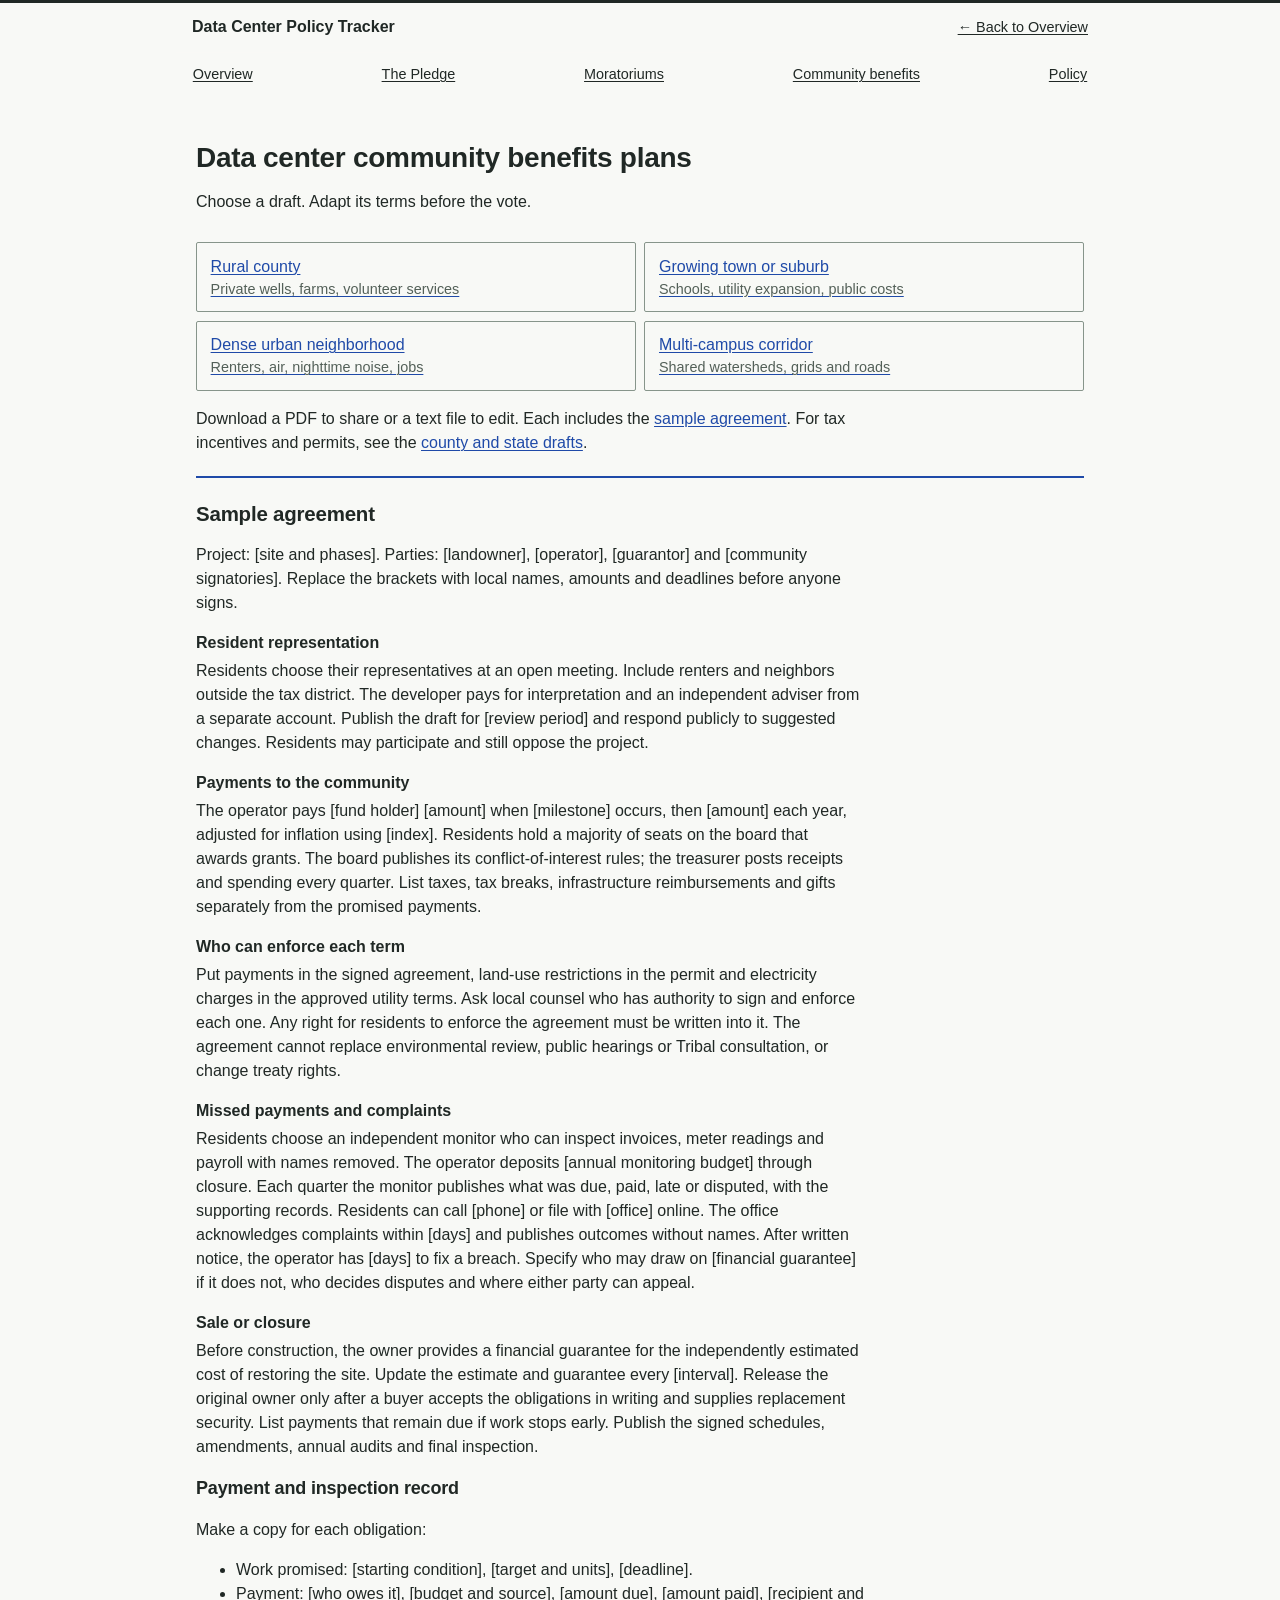
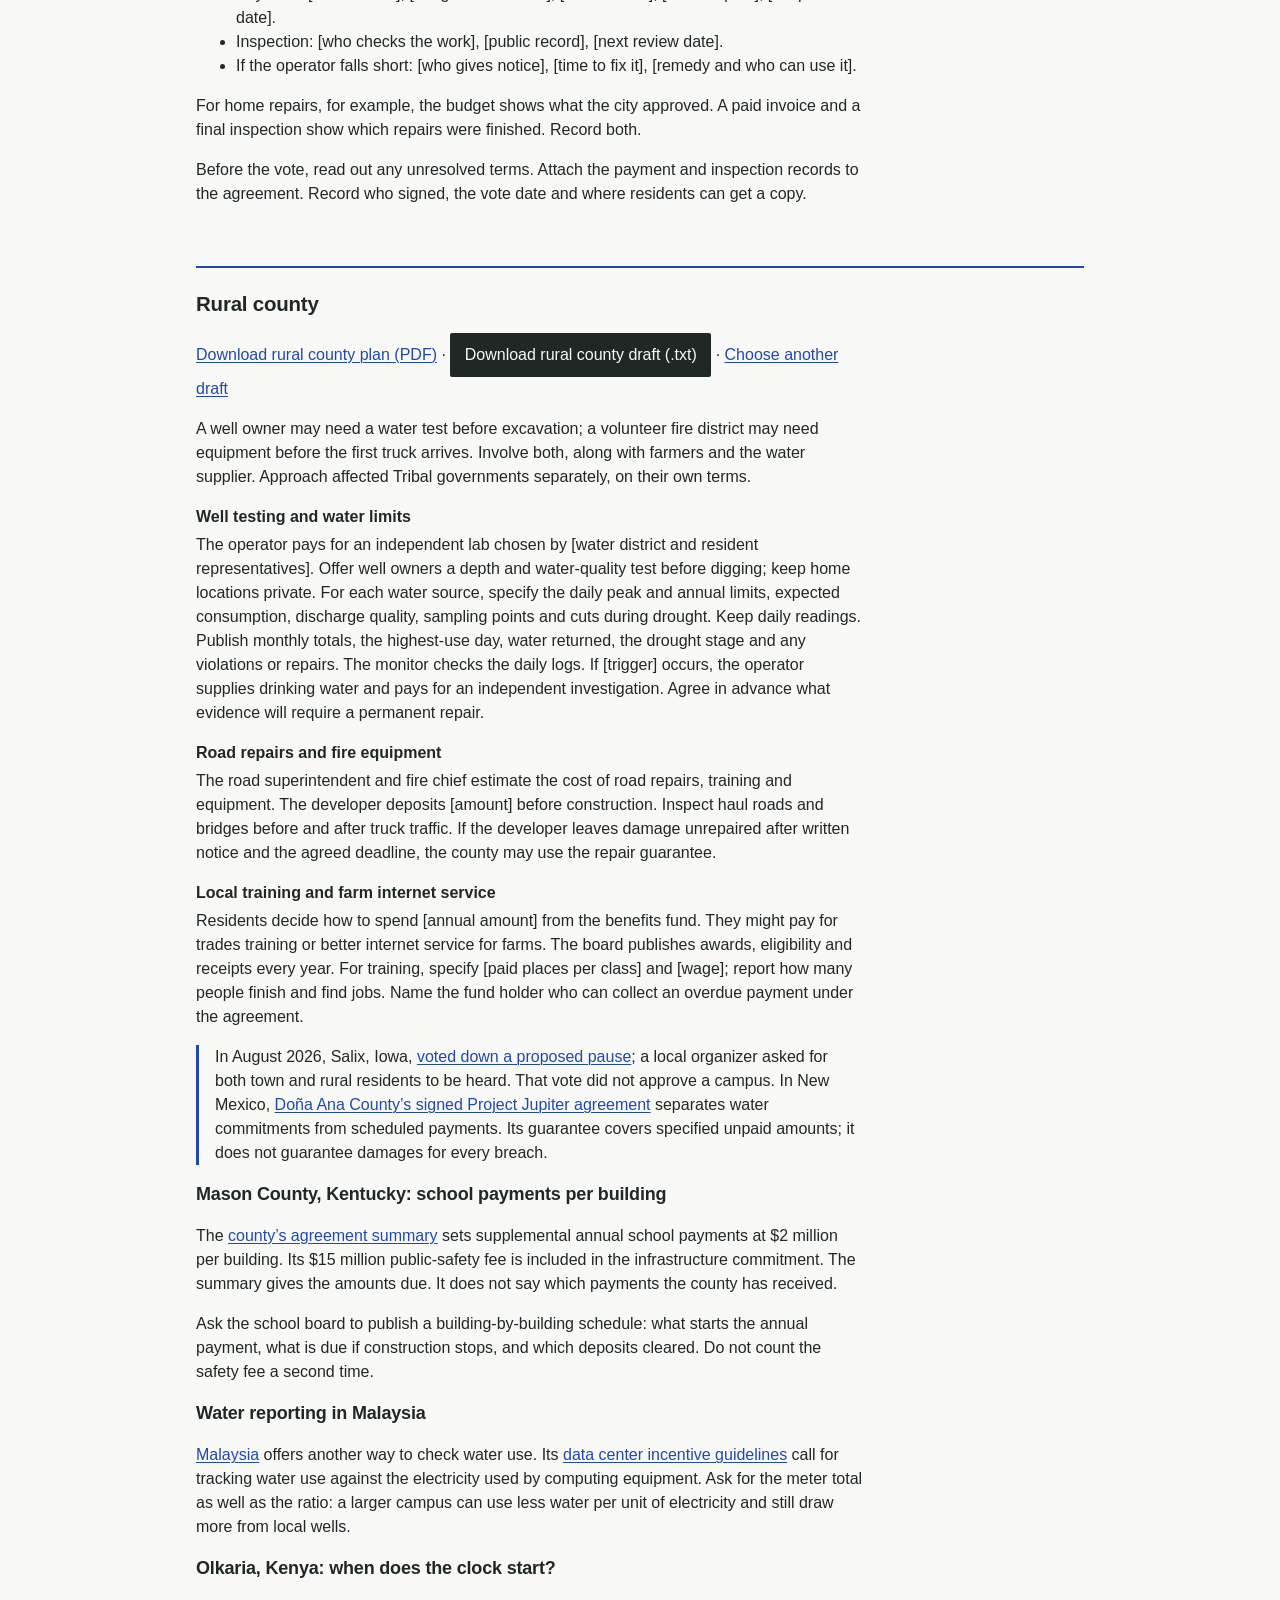
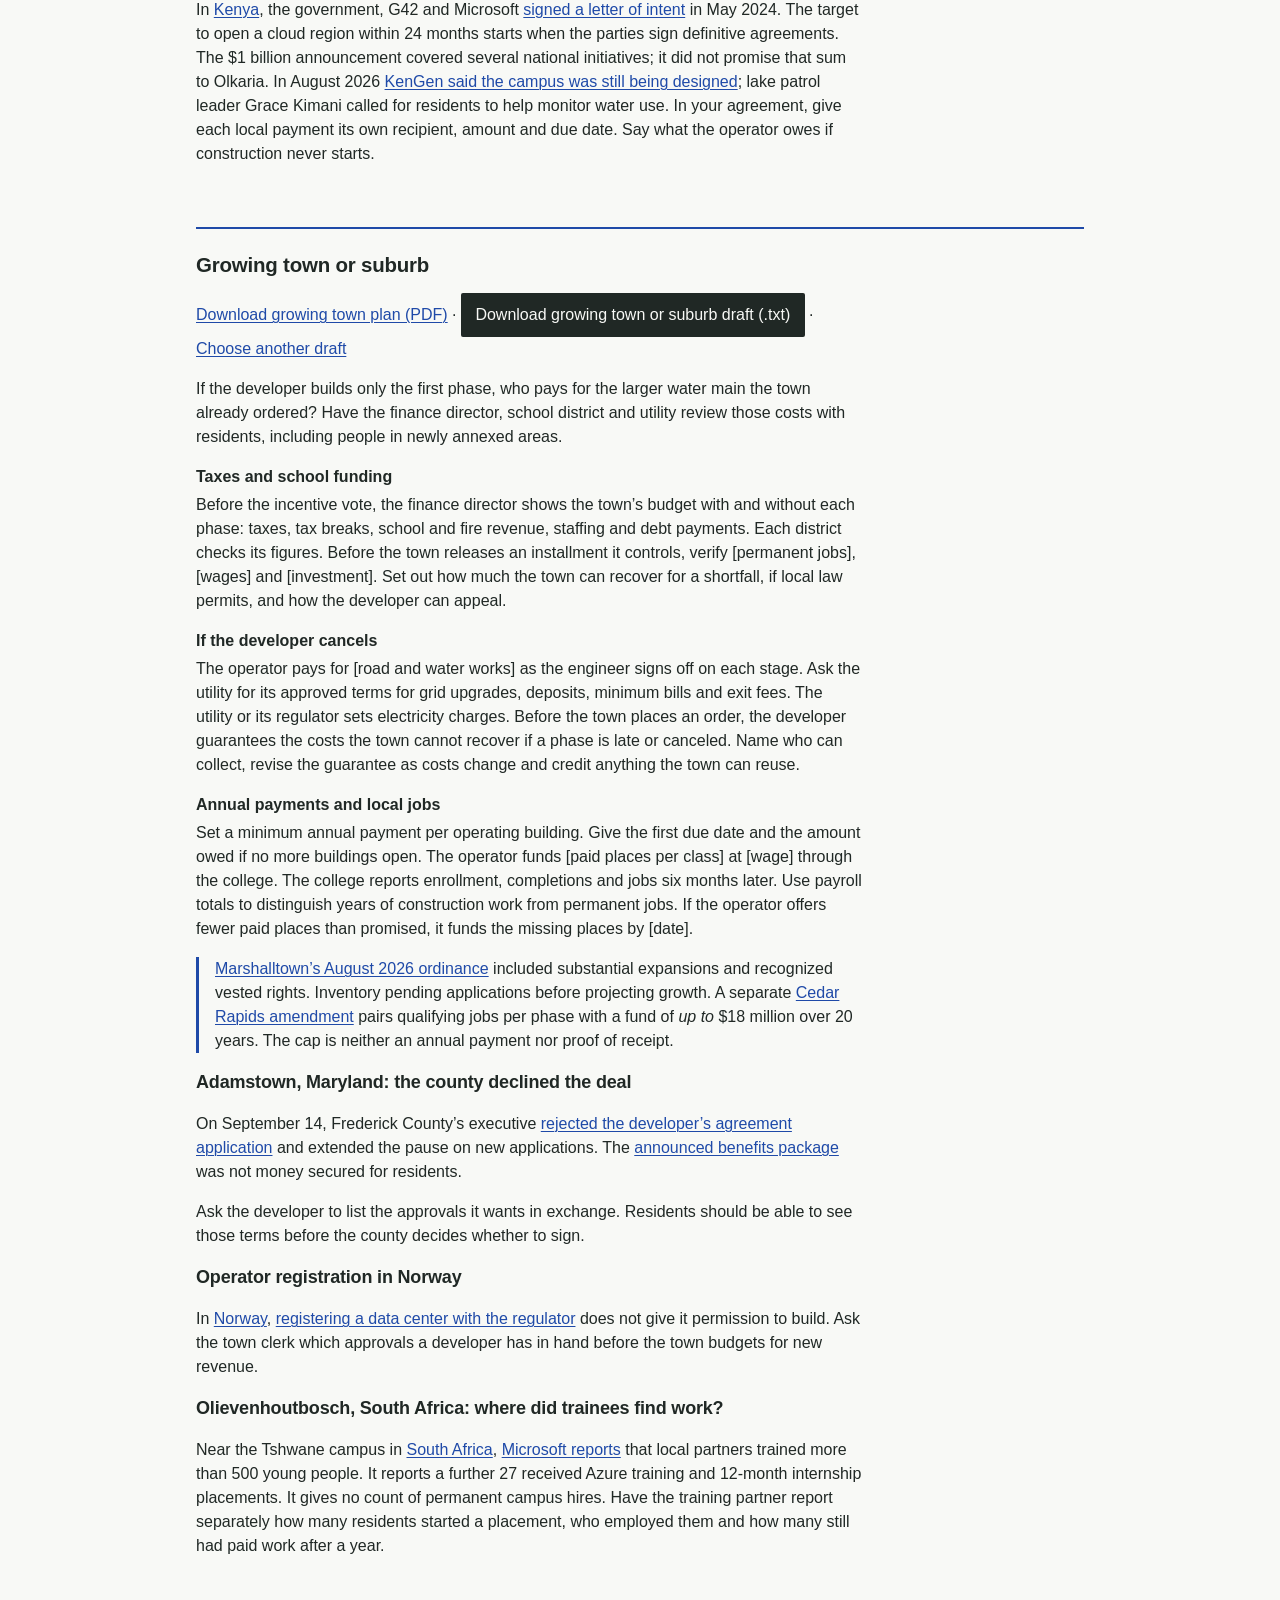
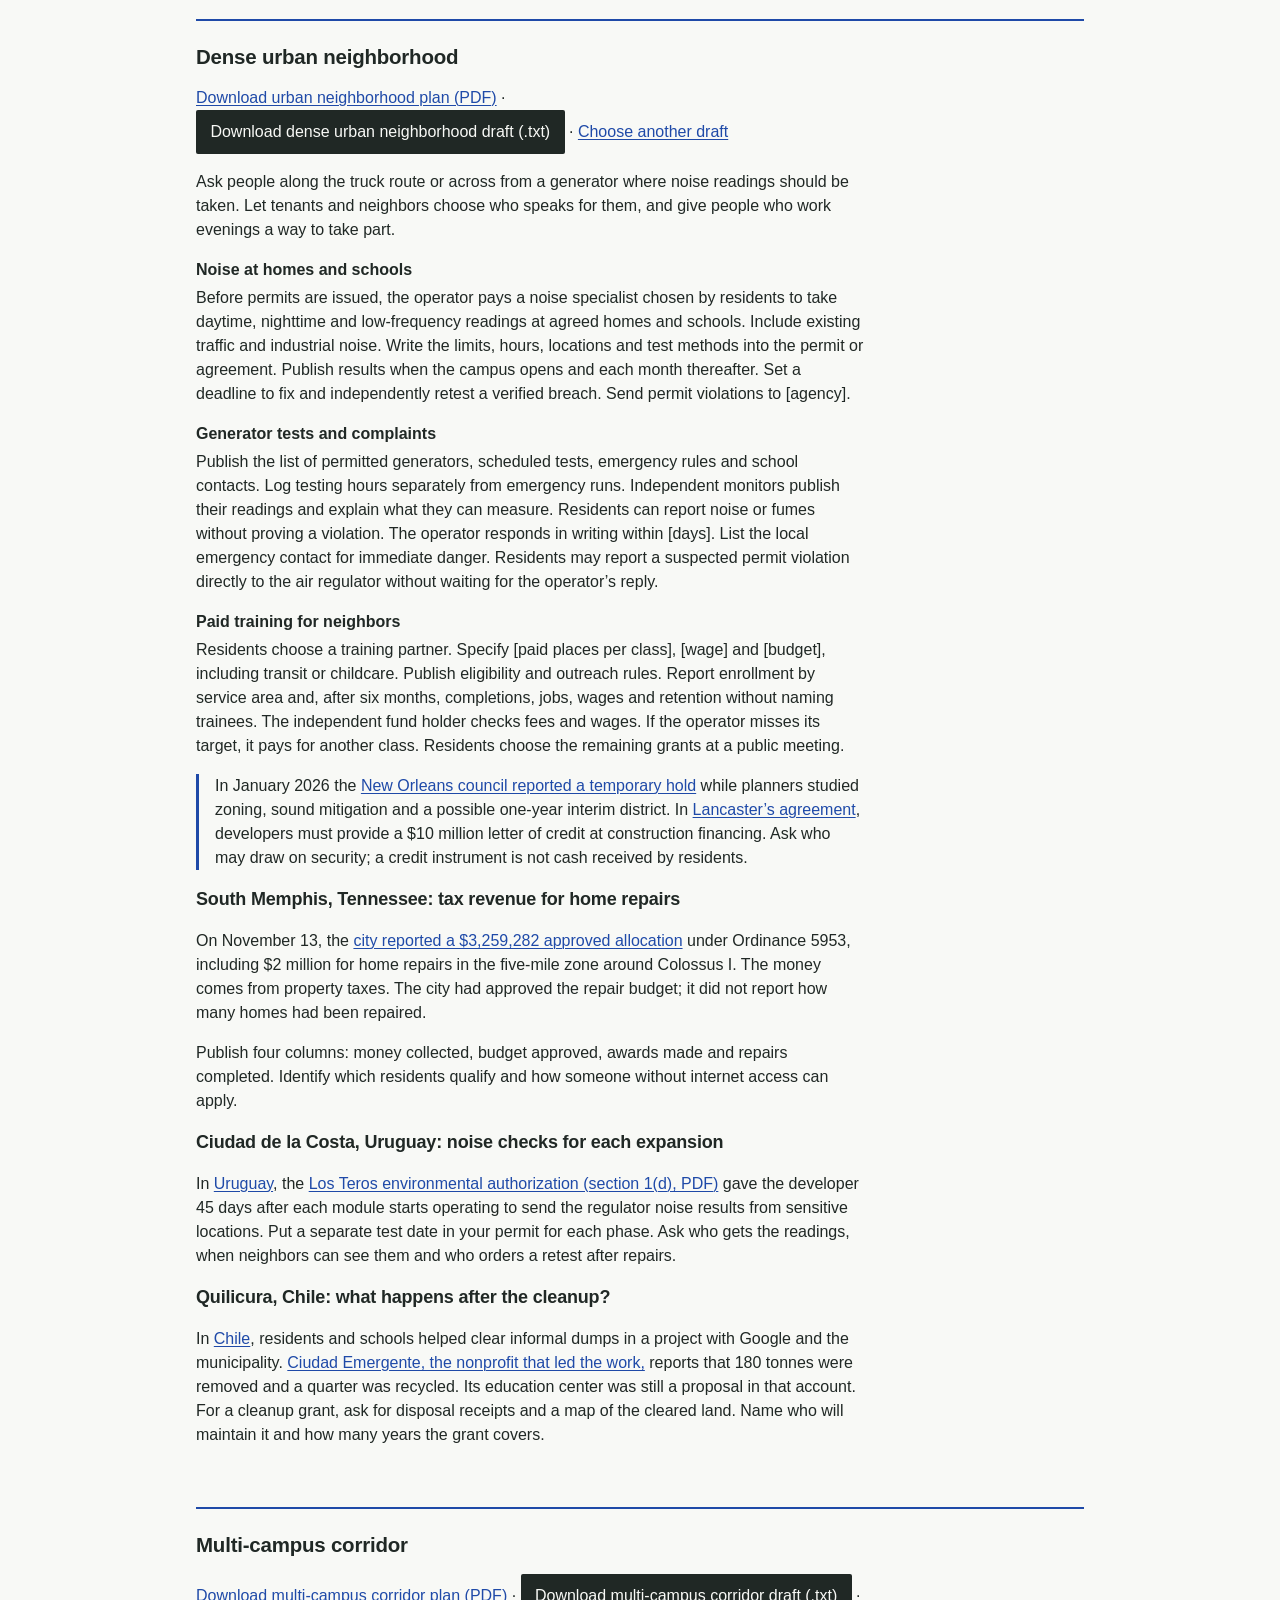
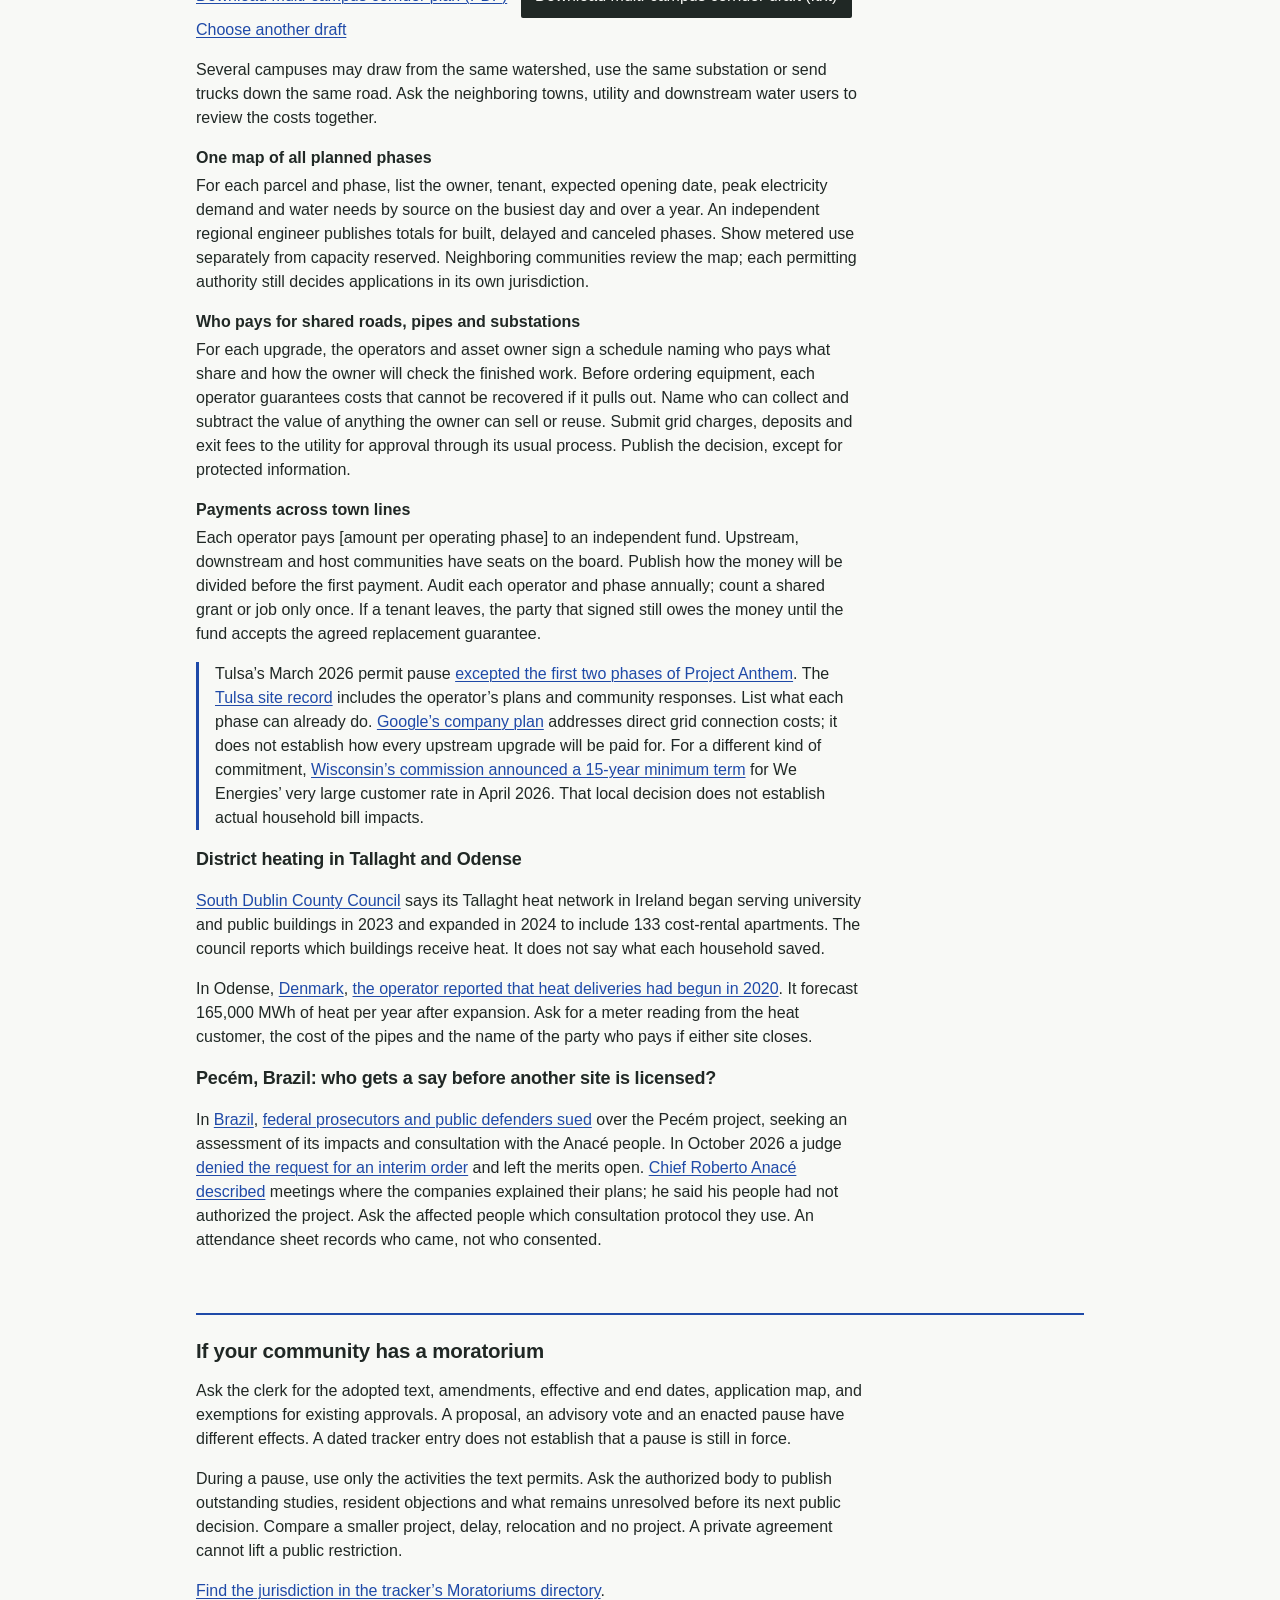
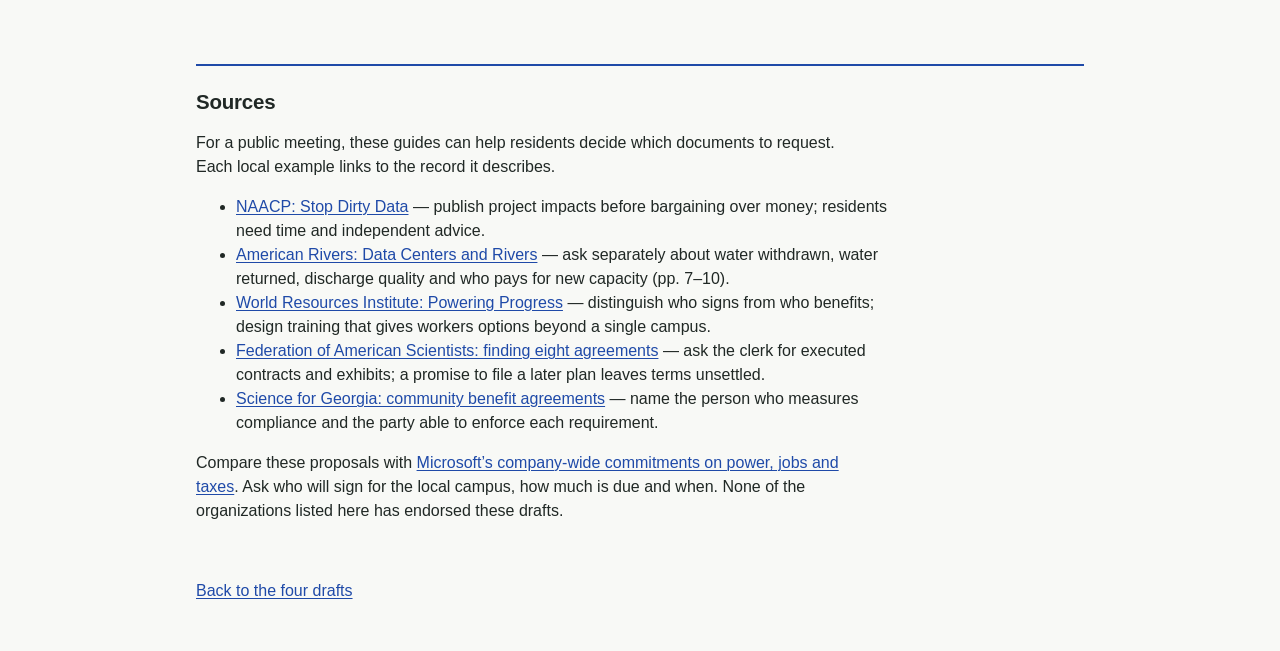
==== commit 54484594: "Community benefits tab; hide Updates; fewer stacked sub-lines; AGENTS.md is the rules file Community" ====
--- a/docs/community-benefits.html
+++ b/docs/community-benefits.html
@@ -50,9 +50,10 @@
   <div><span>Data Center Policy Tracker</span><a id="bp-back" href="index.html#overview">← Back to Overview</a></div>
   <nav class="bp-nav" aria-label="Main navigation">
     <a href="index.html#overview">Overview</a>
-    <a href="index.html#compare">Compare</a>
-    <a href="community-benefits.html" aria-current="page">Plans</a>
-    <a href="index.html#updates">Updates</a>
+    <a href="index.html#ratepayer">The Pledge</a>
+    <a href="index.html#moratoriums">Moratoriums</a>
+    <a href="index.html#benefits" aria-current="page">Community benefits</a>
+    <a href="index.html#policies">Policy</a>
   </nav>
 </header>
 <main id="main">
@@ -66,7 +67,7 @@
     <a href="#urban">Dense urban neighborhood<span>Renters, air, nighttime noise, jobs</span></a>
     <a href="#corridor">Multi-campus corridor<span>Shared watersheds, grids and roads</span></a>
   </nav>
-  <p>Download a PDF to share or a text file to edit. Each includes the <a href="#common">sample agreement</a>. For tax incentives and permits, see the <a href="index.html#policies/agreements/drafts">county and state drafts</a>.</p>
+  <p>Download a PDF to share or a text file to edit. Each includes the <a href="#common">sample agreement</a>. For tax incentives and permits, see the <a href="index.html#benefits/drafts">county and state drafts</a>.</p>
   <section id="common" class="bp-block">
     <h2>Sample agreement</h2>
     <p>Project: [site and phases]. Parties: [landowner], [operator], [guarantor] and [community signatories]. Replace the brackets with local names, amounts and deadlines before anyone signs.</p>
--- a/docs/styles.css
+++ b/docs/styles.css
@@ -1729,13 +1729,6 @@
 }
 .rp-stat-value { font-size: var(--fs-lg); font-weight: 700; line-height: 1.2; color: var(--rp-color); }
 .rp-stat-label { font-size: var(--fs-sm); color: var(--text); line-height: 1.3; }
-.rp-stat-breakdown {
-  grid-column: 1 / -1;
-  font-size: var(--fs-2xs);
-  color: var(--text-muted);
-  line-height: 1.3;
-  margin-top: 0.1rem;
-}
 
 /* ================= MORATORIUM SUMMARY CHARTS ================= */
 /* Pure CSS/DOM charts (no library). Colors are CSS custom properties so they
@@ -6683,7 +6676,6 @@
 /* Jurisdiction geometry and public DOE references, loaded on the Map pane. */
 #jurisdiction-map-content { --map-pause: #6f7fa1; --map-pause-edge: #4f6084; --map-framework: #689e98; --map-framework-edge: #356e68; --map-both: #79799b; --map-both-edge: #465c77; }
 [data-theme="dark"] #jurisdiction-map-content { --map-pause-edge: #b2c3e6; --map-framework-edge: #9dcac5; --map-both-edge: #c0b8db; }
-.view-scope { margin: 6px 0 0; font-size: var(--fs-sm); }
 .directory-filters { align-items: end; margin-bottom: 12px; gap: 10px 12px; }
 .directory-filters .filter { flex-direction: column; gap: 3px; }
 .filter-name { font-size: var(--fs-sm); }
@@ -6771,8 +6763,7 @@
 #jurisdiction-map-meta { font-size: var(--fs-sm); font-style: normal; margin: 8px 0; }
 @media (max-width: 640px) {
   #moratorium-stats { display: flex; gap: 2px 16px; }
-  #moratorium-stats .rp-stat-breakdown { position: absolute; width: 1px; height: 1px; padding: 0; overflow: hidden; clip-path: inset(50%); white-space: nowrap; }
-  .jurisdiction-layers { display: grid; grid-template-columns: repeat(2, minmax(0, 1fr)); gap: 0 8px; }
+  #moratorium-stats   .jurisdiction-layers { display: grid; grid-template-columns: repeat(2, minmax(0, 1fr)); gap: 0 8px; }
   .directory-filters > .filter { flex: 1 1 130px; min-width: 0; }
   .directory-filters > .filter-search { flex-basis: 100%; }
   .directory-filters select, .directory-filters input[type="search"] { width: 100%; max-width: 100%; }
@@ -6973,8 +6964,7 @@
 main { padding-top: 24px; }
 .hero, #view-overview .hero { margin: 0 0 16px; max-width: none; }
 .hero-title, #view-overview .hero-title { font-size: var(--fs-3xl); letter-spacing: -.025em; margin-bottom: 6px; }
-.hero-dek, .view-scope { font-size: var(--fs-sm); margin: 0; }
-.home-h { font-size: var(--fs-xl); }
+.hero-dek, .home-h { font-size: var(--fs-xl); }
 .home-latest { gap: 36px; margin-top: 24px; }
 
 .home-card { background: transparent; border: 0; border-top: 1px solid var(--border); border-radius: 0; padding: 12px 0; }
@@ -7240,3 +7230,46 @@
   #moratoriums-table .mor-col-duration { grid-column: 1 / -1; font-size: var(--fs-sm); color: var(--text-muted); }
 }
 @media (max-width: 640px) { #policy-stats .rp-stat--minor { display: none; } }
+
+.detail-header > .btn-link { align-self: flex-start; text-align: left; }
+.ledger-head:hover { background: none; }
+.civic-browse { font-size: var(--fs-sm); white-space: nowrap; min-height: 44px; display: inline-flex; align-items: center; }
+.pb-crosslinks { margin: 8px 0 0; font-size: var(--fs-sm); }
+.pb-topic-toggle { flex-wrap: nowrap; align-items: flex-start; }
+.pb-topic-toggle::before { margin-top: 6px; flex: none; }
+.pb-topic-name { flex: 0 1 auto; }
+.pb-topic-count { flex: 0 0 auto; }
+@media (max-width: 640px) {
+  .pb-topic-toggle { flex-wrap: wrap; padding-left: 1.4rem; position: relative; }
+  .pb-topic-toggle::before { position: absolute; left: .7rem; top: 1rem; margin: 0; }
+  .primary-nav .tab, .primary-nav a.tab-util { min-height: 44px; }
+}
+
+/* Community benefits → Plans: the plans page's content, inline. */
+.ben-plans-page { margin: 0 0 8px; font-size: var(--fs-sm); }
+.ben-plans { max-width: 58rem; }
+.ben-plans .bp-intro { padding: 0 0 12px; }
+.ben-plans .bp-picker { display: grid; grid-template-columns: repeat(2, minmax(0, 1fr)); gap: 8px; }
+.ben-plans .bp-picker a { display: block; padding: 10px 12px; border: 1px solid var(--border-strong); border-radius: var(--radius-sm); }
+.ben-plans .bp-picker span { display: block; color: var(--text-muted); font-size: var(--fs-sm); }
+.ben-plans article, .ben-plans .bp-block { border-top: 2px solid var(--text); padding: 20px 0; margin-top: 20px; }
+.ben-plans h2 { font-size: var(--fs-xl); }
+.ben-plans dt { font-weight: 600; margin-top: 12px; }
+.ben-plans dd { margin: 4px 0; }
+.ben-plans p, .ben-plans dd, .ben-plans li { max-width: 75ch; }
+.ben-plans .bp-note { border-left: 3px solid var(--accent); padding-left: 12px; }
+.home-all-updates { display: inline-flex; align-items: center; min-height: 44px; margin-left: 12px; font-size: var(--fs-sm); }
+@media (max-width: 640px) { .ben-plans .bp-picker { grid-template-columns: 1fr; } }
+
+/* One line per figure: the unit sits beside the number, not under it. */
+.ledger-head { grid-template-columns: max-content max-content; grid-template-areas: "title title" "num sub"; align-items: baseline; column-gap: 8px; }
+.hero-status:empty, #rp-status:empty { display: none; }
+.primary-nav .nav-tabs { justify-content: flex-start; }
+.ledger-latest { display: block; }
+.ledger-latest .ledger-label { margin-right: 10px; }
+.ben-plans .bp-picker a { text-decoration: none; color: var(--text); font-weight: 600; }
+.ben-plans .bp-picker a:hover { border-color: var(--accent); color: var(--accent); }
+.ben-plans .bp-picker span { font-weight: 400; }
+.ledger-ref .ledger-label { color: var(--text-muted); }
+.ledger-ref:hover .ledger-label, .ledger-ref:hover .ledger-ref-date { text-decoration: none; }
+.subtabs--inner { margin-top: 4px; }
